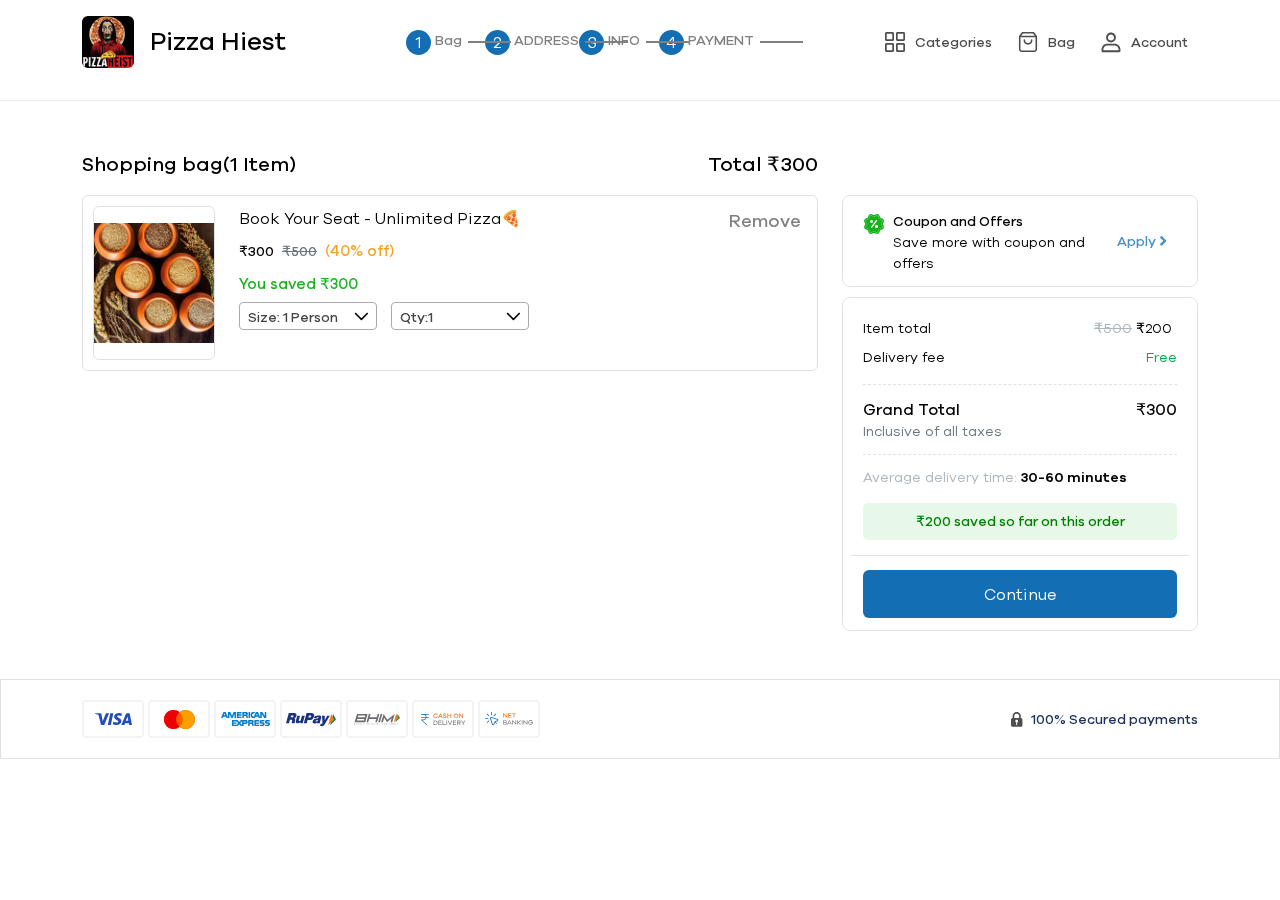
==== cart.html @ 8b90bde3 "commit by pallavi" ====
<!DOCTYPE html>
<html lang="en">
    <head>
        <script type="application/ld+json">
            {
                "@context": "http://schema.org",
                "@type": "Organization",
                "name": "store1",
                "logo": "https://store1.com/assets/favicon.ico",
                "url": "https://store1.com/",
                "sameAs": [
                    "https://www.facebook.com/",
                    "https://twitter.com/",
                    "https://www.linkedin.com/",
                    "https://www.instagram.com/",
                    "https://www.flickr.com/"
                ],
                "contactPoint": {
                    "@type": "ContactPoint",
                    "telephone": "+91-8302598435",
                    "contactType": "Sales",
                    "email": "contact@store1.com",
                    "areaServed": "worldwide",
                    "availableLanguage": "Hindi"
                },
                "address": {
                    "@type": "PostalAddress",
                    "addressCountry": "India",
                    "addressLocality": "Jaipur",
                    "addressRegion": "Rajasthan",
                    "postalCode": "302021",
                    "streetAddress": "1st Floor, Riddhi Siddhi Tower, Nursery Cir, Acharya Vinoba Bhave Nagar, B Block, Vaishali Nagar" 
                }
            }
        </script>
        <!-- Required meta tags -->
        <meta content='IE=edge,chrome=1' http-equiv='X-UA-Compatible' />
        <meta http-equiv="content-type" content="text/html; charset=utf-8" />
        <meta name="viewport" content="width=device-width, initial-scale=1, maximum-scale=1, user-scalable=0, shrink-to-fit=no" />
        <meta name="mobile-web-app-capable" content="yes">
        <meta name="apple-mobile-web-app-capable" content="yes">
        <meta name="theme-color" content="#ffffff" />
        <meta name="msapplication-TileColor" content="#ffffff">

        <meta name="web-author" content="store1" />
        <meta name="googlebot" content="all">
        <meta name="revisit-after" content="3 days">
        <meta name="copyright" content="store1">
        <meta name="language" content="Hindi">
        <meta name="reply-to" content="contact@store1.com">
        <meta name="distribution" content="Global" />
        <meta name="rating" content="General" />

        <!-- Twitter Meta -->
        <meta name="twitter:site" content="@store1">
        <meta name="twitter:creator" content="@store1">
        <meta name="twitter:card" content="summary">

        <!-- Facebook Meta -->
        <meta property="fb:app_id" content="0" />

        <meta property="og:type" content="website">
        <meta property="og:image:type" content="image/jpg">
        <meta property="og:image:width" content="512">
        <meta property="og:image:height" content="512">

        <!--  Title -->
        <title>Cart Page | store4 Website</title>
        <!-- Required meta tags -->
        <meta name="title" content="Home Page | store1 Website" />
        <meta name="description" content="This store1 website" />
        <meta name="keywords" content="educate" />

        <!-- Twitter Meta -->
        <meta name="twitter:title" content="Home Page | store1 Website">
        <meta name="twitter:description" content="This store1 website">
        <meta name="twitter:image" content="./assets/img/logo/favicon.png">

        <!-- Facebook Meta -->
        <meta property="og:url" content="">
        <meta property="og:title" content="Home Page | store1 Website">
        <meta property="og:description" content="This store1 website">
        <meta property="og:image" content="./assets/img/logo/favicon.png">
        <meta property="og:image:secure_url" content="./assets/img/logo/favicon.png">

        <link rel="apple-touch-icon" sizes="180x180" href="./assets/img/logo/favicon.png">
        <link rel="shortcut icon" type="image/png" sizes="32x32" href="./assets/img/logo/favicon.png">
        <link rel="shortcut icon" type="image/png" sizes="16x16" href="./assets/img/logo/favicon.png">

        <meta name="classification" content="educate" />
        <link rel="canonical" href="" />
        <meta name="robots" content="noindex, nofollow, max-snippet:-1, max-image-preview:large, max-video-preview:-1" />
        <meta name="msapplication-TileImage" content="./assets/img/logo/favicon.png">
        <link rel="apple-touch-icon-precomposed" href="./assets/img/logo/favicon.png">
        

        <!-- style -->
        <link rel="stylesheet" href="assets/css/bootstrap.min.css" />
        <link rel="stylesheet" href="assets/libs/node_modules/owl.carousel/dist/assets/owl.carousel.min.css" />
        <link rel="stylesheet" href="assets/css/style.min.css" />
        <link rel="stylesheet" href="assets/libs/node_modules/select2/dist/css/select2.min.css">
        <script src="assets/libs/node_modules/jquery/dist/jquery.min.js"></script>
    </head>
    <body>
        <main class="container-fluid">
            <div class="row mainInner">
                <div class="col-12 px-0 flex-fill" data-page-name="categoriesPage">
                    <!-- * Header -->
                    <navbar class="container-fluid navbar topNavbar py-3 sticky-top bg-white">
                        <div class="container">
                            <div class="row navbarTopRow w-100 align-items-center justify-content-between mx-0 pb-lg-3 d-none d-lg-flex">
                                <div class="col-auto px-0">
                                    <a href="index.html" class="logo">
                                        <img src="./assets/img/store4logo.webp" alt="Logo">
                                        <span>Pizza Hiest</span>
                                    </a>
                                </div>
                                <div class="col-auto d-lg-none">
                                    <div class="menuBtn" data-bs-toggle="offcanvas" data-bs-target="#menuOffcanvas" aria-controls="menuOffcanvas">
                                        <img src="./assets/img/svg/menuIcon.svg" alt="menu icon">
                                    </div>
                                </div>
                                <div class="col-lg-4 pt-3 pt-lg-0 d-flex">
                                    <a href="javascript:;" class="headerMiddleAnchor active">
                                        <span>1</span>
                                        <span>Bag</span>
                                    </a>
                                    <a href="javascript:;" class="headerMiddleAnchor">
                                        <span>2</span>
                                        <span>ADDRESS</span>
                                    </a>
                                    <a href="javascript:;" class="headerMiddleAnchor">
                                        <span>3</span>
                                        <span>INFO</span>
                                    </a>
                                    <a href="javascript:;" class="headerMiddleAnchor">
                                        <span>4</span>
                                        <span>PAYMENT</span>
                                    </a>
                                    <!-- <div class="serachBox position-relative">
                                        <input type="text" class="form-control shadow-none" placeholder="Search for products...">
                                        <img src="./assets/img/svg/search.svg" class="searchIcon" alt="search icon">
                                    </div> -->
                                </div>
                                <div class="col-auto px-0 d-none d-lg-block">
                                    <ul class="m-0 p-0 list-unstyled navBtnBox d-flex align-items-center">
                                        <li class="navBtn me-1">
                                            <a href="javascript:;" class="buttonAnchor">
                                                <img src="./assets/img/svg/categoryIcon.svg" class="defaultImg" alt="">
                                                <img src="./assets/img/svg/categoryIconActive.svg" class="activeImg d-none" alt="">
                                                <span>Categories</span>
                                            </a>
                                        </li>
                                        <li class="navBtn me-1">
                                            <a href="javascript:;" class="buttonAnchor">
                                                <img src="./assets/img/svg/bagIcon.svg" class="defaultImg" alt="">
                                                <img src="./assets/img/svg/bagIconActive.svg" class="activeImg d-none"  alt="">
                                                <span>Bag</span>
                                            </a>
                                        </li>
                                        <li class="navBtn">
                                            <a href="javascript:;" class="buttonAnchor">
                                                <img src="./assets/img/svg/accountIcon.svg" alt="">
                                                <span>Account</span>
                                            </a>
                                        </li>
                                    </ul>
                                </div>
                            </div>
                            <div class="row mx-0 navBarBottomRow w-100 overflow-hidden position-relative d-none d-lg-flex">
                                <!-- <div class="col-12 px-0">
                                    <ul class="m-0 p-0 list-unstyled d-flex align-items-center navLinks">
                                        <li class="navLinkItem"><a class="navLinkAnchor" href="javascript:;">Cold Pressed Oils</a></li>
                                        <li class="navLinkItem"><a class="navLinkAnchor" href="javascript:;">Ghee</a></li>
                                        <li class="navLinkItem"><a class="navLinkAnchor" href="javascript:;">Rices</a></li>
                                        <li class="navLinkItem"><a class="navLinkAnchor" href="javascript:;">Pulses</a></li>
                                        <li class="navLinkItem"><a class="navLinkAnchor" href="javascript:;">Spices</a></li>
                                        <li class="navLinkItem"><a class="navLinkAnchor" href="javascript:;">Organic Honey</a></li>
                                        <li class="navLinkItem"><a class="navLinkAnchor" href="javascript:;">Country Sugar</a></li>
                                        <li class="navLinkItem"><a class="navLinkAnchor" href="javascript:;">Jaggery</a></li>
                                        <li class="navLinkItem"><a class="navLinkAnchor" href="javascript:;">Pink Salt</a></li>
                                        <li class="navLinkItem"><a class="navLinkAnchor" href="javascript:;">Idly Pody</a></li>
                                        <li class="navLinkItem"><a class="navLinkAnchor" href="javascript:;">Millets</a></li>
                                        <li class="navLinkItem"><a class="navLinkAnchor" href="javascript:;">Millets Cookies</a></li>
                                        <li class="navLinkItem"><a class="navLinkAnchor" href="javascript:;">Cold</a></li>
                                        <li class="navLinkItem"><a class="navLinkAnchor" href="javascript:;">Cold</a></li>
                                        <li class="navLinkItem"><a class="navLinkAnchor" href="javascript:;">Cold</a></li>
                                    </ul>
                                </div> -->
                                <div class="menuBtn" data-bs-toggle="offcanvas" data-bs-target="#menuOffcanvas" aria-controls="menuOffcanvas">
                                    <img src="./assets/img/svg/menuIcon.svg" alt="menu icon">
                                </div>
                            </div>
                            <div class="row mx-0 navbarThirdRow w-100 d-lg-none">
                                <div class="col">
                                    <a href="index.html" class="backAnchor">
                                        <img src="./assets/img/svg/rightArrow.svg" alt="rightArrow">
                                        <div class="d-flex align-items-lg-center flex-column flex-lg-row">
                                            <span class="productName">Categories</span>
                                        </div>
                                    </a>
                                </div>
                                <div class="col-auto d-none d-lg-block">
                                    <div class="dropdown sortDropdown">
                                        <a class="dropdown-toggle" href="#" role="button" data-bs-toggle="dropdown" aria-expanded="false">
                                            <span>Sort by</span>
                                            <span id="sortValue">Featured</span>
                                        </a>
                                        <ul class="dropdown-menu dropdown-menu-end p-3 border-0 shadow">
                                            <li class="radioBox mb-3">
                                                <input type="radio" class="radioInput me-2" name="sort" id="sort1" checked>
                                                <label class="formLabel sortLabel" for="sort1">
                                                    Featured
                                                </label>
                                            </li>
                                            <li class="radioBox mb-3">
                                                <input type="radio" class="radioInput me-2" name="sort" id="sort2">
                                                <label class="formLabel sortLabel" for="sort2">
                                                    Discount
                                                </label>
                                            </li>
                                            <li class="radioBox mb-3">
                                                <input type="radio" class="radioInput me-2" name="sort" id="sort3">
                                                <label class="formLabel sortLabel" for="sort3">
                                                    Price low to high
                                                </label>
                                            </li>
                                            <li class="radioBox">
                                                <input type="radio" class="radioInput me-2" name="sort" id="sort4">
                                                <label class="formLabel sortLabel" for="sort4">
                                                    Price high to low
                                                </label>
                                            </li>
                                        </ul>
                                    </div>
                                </div>
                                <div class="col-auto d-lg-none">
                                    <ul class="m-0 p-0 list-unstyled mobMenuLinks d-flex align-items-center">
                                        <li class="mobMenuItem"><a class="mobMenuLink" href="javascript:;"><img src="./assets/img/svg/searchDark.svg" alt="search icon"></a></li>
                                        <li class="mobMenuItem px-3"><a class="mobMenuLink" href="javascript:;"><img src="./assets/img/svg/categoryIcon.svg" alt="category icon"></a></li>
                                        <li class="mobMenuItem"><a class="mobMenuLink" href="javascript:;"><img src="./assets/img/svg/bagIcon.svg" alt="bag icon"></a></li>
                                    </ul>
                                </div>
                            </div>
                        </div>
                    </navbar>
                    <!-- * Header End -->
                    <!-- * Main Content -->
                    <div class="container-fluid cartFluid">
                        <div class="container cartContainer">
                            <div class="row pt-5 pb-3">
                                <div class="col-8 d-flex justify-content-between">
                                    <div class="cartMainHeading">
                                        Shopping bag(1 Item)
                                    </div>
                                    <div class="cartMainHeading">
                                        Total ₹300
                                    </div>
                                </div>
                            </div>
                            <div class="row">
                                <div class="col-8">
                                    <div class="cartLeftPart">
                                        <div class="row">
                                            <div class="col-auto">
                                                <div class="dishImage">
                                                    <img src="assets/img/category11.webp" alt="">
                                                </div>
                                            </div>
                                            <div class="col">
                                                <div class="dishName">Book Your Seat - Unlimited Pizza🍕</div>
                                                <div class="dishPrice">
                                                    <span>₹300</span>
                                                    <span><del>₹500</del></span>
                                                    <span>(40% off)</span>
                                                </div>
                                                <div class="savedMoney">You saved ₹300</div>
                                                <select class="js-example-basic-single select2" name="state">
                                                    <option value="AL">Size: 1 Person</option>
                                                    <option value="WY">Wyoming</option>
                                                </select>
                                                <select class="js-example-basic-single select2 selecttwo" name="state">
                                                    <option value="AL">Qty:1</option>
                                                    <option value="WY">Wyoming</option>
                                                </select>
                                            </div>
                                            <div class="col-auto">
                                                <button class="removeBtn">Remove</button>
                                            </div>
                                        </div>
                                    </div>
                                </div>
                                <div class="col-4">
                                    <div class="row pb-5">
                                        <div class="col-12">
                                            <div class="cartrytPart">
                                                <a href="javascript:;" class="coupanAnchor d-block w-100">
                                                    <div class="couponDetailParent w-100 d-flex justify-content-between">
                                                        <div class="image">
                                                            <img src="assets/img/svg/Frame.svg" alt="">
                                                        </div>
                                                        <div class="couponDetail w-100">
                                                            <span>Coupon and Offers</span>
                                                            <span class="d-block">Save more with coupon and offers</span>
                                                        </div>
                                                        <button class="applayBtn">Apply <img src="assets/img/svg/arrowblue.svg" alt=""></button>
                                                    </div>
                                                </a>
                                                <div class="couponData">
                                                    <div class="row">
                                                        <div class="col-12 d-flex justify-content-between mt-2">
                                                            <div class="totalItem">Item total</div>
                                                            <div class="price"><del>₹500</del> <span>₹200</span></div>
                                                        </div>
                                                        <div class="col-12 d-flex justify-content-between mt-2 pb-3">
                                                            <div class="totalItem">Delivery fee</div>
                                                            <div class="free">Free</div>
                                                        </div>
                                                        <div class="col-12 ">
                                                            <div class="grandTotal d-flex justify-content-between">
                                                                <div class="grandTotalTxt">Grand Total <span>Inclusive of all taxes</span></div>
                                                                <div class="total">₹300</div>
                                                            </div>
                                                        </div>
                                                        <div class="col-12">
                                                            <div class="avarage">Average delivery time: <span>30-60 minutes</span></div>
                                                        </div>
                                                        <div class="col-12">
                                                            <div class="saved">
                                                                <div class="savedTxt"> ₹200 saved so far on this order</div>
                                                            </div>
                                                        </div>
                                                        <div class="col-12 divider">
                                                            <button class="bottomBtn">Continue</button>
                                                        </div>
                                                    </div>
                                                </div>
                                            </div>
                                        </div>
                                    </div>
                                </div>
                            </div>
                        </div>
                    </div>
                    <!-- * Main Content End -->
                    <!-- * Footer -->
                    <footer>
                        <div class="container-fluid footerFluid">
                            <div class="container footerContainer">
                                <div class="footerdata">
                                    <div class="row align-items-center">
                                        <div class="col">
                                            <div class="paymentMethods">
                                                <img src="assets/img/svg/visaimg.svg" alt="">
                                                <img src="assets/img/svg/visa2.svg" alt="">
                                                <img src="assets/img/svg/visa3.svg" alt="">
                                                <img src="assets/img/svg/visa4.svg" alt="">
                                                <img src="assets/img/svg/visa5.svg" alt="">
                                                <img src="assets/img/svg/visa6.svg" alt="">
                                                <img src="assets/img/svg/visa7.svg" alt="">
                                            </div>
                                        </div>
                                        <div class="col-auto">
                                            <div class="security d-flex align-items-center">
                                                <img src="assets/img/svg/lockkk.svg" class="me-2" alt="">
                                                100% Secured payments
                                            </div>
                                        </div>
                                    </div>
                                </div>

                            </div>
                        </div>
                    </footer>
                    <!-- <footer class="container-fluid footer">
                        <div class="container footerInner">
                            <div class="row">
                                <div class="col-12">
                                    <div class="row items">
                                        <div class="col-md-4 item">
                                            <div class="row itemInner">
                                                <div class="col-12 itemImg">
                                                    <img src="assets/img/svg/freeDelivery.svg" alt="">
                                                </div>
                                                <div class="col-12 itemTitle">Free delivery</div>
                                                <div class="col-12 itemContent">Delivery happens within: 2-5 days</div>
                                            </div>
                                        </div>
                                        <div class="col-md-4 item">
                                            <div class="row itemInner">
                                                <div class="col-12 itemImg">
                                                    <img src="assets/img/svg/paymentOptions.svg" alt="">
                                                </div>
                                                <div class="col-12 itemTitle">Payment options</div>
                                                <div class="col-12 itemContent">Cash on delivery and online payment</div>
                                            </div>
                                        </div>
                                        <div class="col-md-4 item">
                                            <div class="row itemInner">
                                                <div class="col-12 itemImg">
                                                    <img src="assets/img/svg/customerSupport.svg" alt="">
                                                </div>
                                                <div class="col-12 itemTitle">Customer support</div>
                                                <div class="col-12 itemContent">support@standardstore.in</div>
                                            </div>
                                        </div>
                                    </div>
                                </div>
                                
                                <div class="col-12 followSocials">
                                    <div class="row">
                                        <div class="col-12 followUsHeading">FOLLOW US</div>
                                        <div class="col-12">
                                            <div class="row socials justify-content-center">
                                                <div class="col-auto social">
                                                    <a href="javascript:;">
                                                        <span>
                                                            <img src="assets/img/svg/facebook.svg" alt="">
                                                        </span>
                                                        <span>Facebook</span>
                                                    </a>
                                                </div>
                                                <div class="col-auto social">
                                                    <a href="javascript:;">
                                                        <span>
                                                            <img src="assets/img/svg/twitter.svg" alt="">
                                                        </span>
                                                        <span>Twitter</span>
                                                    </a>
                                                </div>
                                                <div class="col-auto social">
                                                    <a href="javascript:;">
                                                        <span>
                                                            <img src="assets/img/svg/pinterest.svg" alt="">
                                                        </span>
                                                        <span>Pinterest</span>
                                                    </a>
                                                </div>
                                                <div class="col-auto social">
                                                    <a href="javascript:;">
                                                        <span>
                                                            <img src="assets/img/svg/youtube.svg" alt="">
                                                        </span>
                                                        <span>Youtube</span>
                                                    </a>
                                                </div>
                                                <div class="col-auto social">
                                                    <a href="javascript:;">
                                                        <span>
                                                            <img src="assets/img/svg/instagram.svg" alt="">
                                                        </span>
                                                        <span>Instagram</span>
                                                    </a>
                                                </div>
                                                <div class="col-auto social">
                                                    <a href="javascript:;">
                                                        <span>
                                                            <img src="assets/img/svg/linkedin.svg" alt="">
                                                        </span>
                                                        <span>Linkedin</span>
                                                    </a>
                                                </div>
                                            </div>
                                        </div>
                                    </div>
                                </div>
                            </div>
                        </div>
                    </footer> -->
                    <!-- * Footer End -->

                    <!-- ! bottom fixed Section Fixed -->
                    <div class="container-fluid bg-white fixed-bottom fotterFixed d-lg-none">
                        <div class="row justify-content-center align-items-center innerFooter gx-sm-3 gx-2">
                            <div class="col-auto"><a href="javascript:;" class="d-flex fixedBtn rounded-pill align-items-center gap-sm-2 gap-1"><div class="pageImg1 pageImage d-flex"><img src="assets/img/svg/home.svg" alt="" class="h-100"></div><div class="pageImg2 pageImage d-none"><img src="assets/img/svg/homefill_icon.svg" alt="" class="h-100"></div> Home</a></div>
                            <div class="col-auto"><a href="javascript:;" class="d-flex fixedBtn rounded-pill align-items-center gap-sm-2 gap-1"><div class="pageImg1 pageImage d-flex"><img src="assets/img/svg/bagIcon.svg" alt="" class="h-100"></div><div class="pageImg2 pageImage d-none"><img src="assets/img/svg/bagIcoActive.svg" alt="" class="h-100"></div> Bag</a></div>
                            <div class="col-auto"><a href="javascript:;" class="d-flex fixedBtn rounded-pill align-items-center gap-sm-2 gap-1"><div class="pageImg1 pageImage d-flex"><img src="assets/img/svg/accountIcon.svg" alt="" class="h-100"></div><div class="pageImg2 pageImage d-none"><img src="assets/img/svg/accountActive.svg" alt="" class="h-100"></div> Account</a></div>
                        </div>
                    </div>
                </div>
            </div>
        </main>
        <div class="offcanvas offcanvas-end menuOffcanvas" tabindex="-1" id="menuOffcanvas" aria-labelledby="menuOffcanvasLabel">
            <div class="offcanvas-header p-0">
                <div class="offcanvas-title" id="menuOffcanvasLabel">Menu</div>
                <button type="button" class="btn-close" data-bs-dismiss="offcanvas" aria-label="Close"></button>
            </div>
            <div class="offcanvas-body p-0">
                <ul class="m-0 p-0 list-unstyled menuLinks">
                    <li class="menuLinkItem"><a href="javascript:;" class="linkAnchor">Millet Noodles</a></li>
                    <li class="menuLinkItem"><a href="javascript:;" class="linkAnchor">Millet Vermicelli</a></li>
                    <li class="menuLinkItem"><a href="javascript:;" class="linkAnchor">Millet Pasta</a></li>
                    <li class="menuLinkItem"><a href="javascript:;" class="linkAnchor">Millet Flakes</a></li>
                    <li class="menuLinkItem"><a href="javascript:;" class="linkAnchor">Millet Snacks</a></li>
                    <li class="menuLinkItem"><a href="javascript:;" class="linkAnchor">Healthy Snacks</a></li>
                    <li class="menuLinkItem"><a href="javascript:;" class="linkAnchor">Tea Coffee</a></li>
                    <li class="menuLinkItem"><a href="javascript:;" class="linkAnchor">Health Mix</a></li>
                    <li class="menuLinkItem"><a href="javascript:;" class="linkAnchor">Milk Mix</a></li>
                    <li class="menuLinkItem"><a href="javascript:;" class="linkAnchor">Handmade Soaps</a></li>
                    <li class="menuLinkItem"><a href="javascript:;" class="linkAnchor">Multi Purpose Oils</a></li>
                    <li class="menuLinkItem"><a href="javascript:;" class="linkAnchor">Copper Items</a></li>
                    <li class="menuLinkItem"><a href="javascript:;" class="linkAnchor">Millet Noodles</a></li>
                    <li class="menuLinkItem"><a href="javascript:;" class="linkAnchor">Millet Vermicelli</a></li>
                    <li class="menuLinkItem"><a href="javascript:;" class="linkAnchor">Millet Pasta</a></li>
                    <li class="menuLinkItem"><a href="javascript:;" class="linkAnchor">Millet Flakes</a></li>
                    <li class="menuLinkItem"><a href="javascript:;" class="linkAnchor">Millet Snacks</a></li>
                    <li class="menuLinkItem"><a href="javascript:;" class="linkAnchor">Healthy Snacks</a></li>
                    <li class="menuLinkItem"><a href="javascript:;" class="linkAnchor">Tea Coffee</a></li>
                    <li class="menuLinkItem"><a href="javascript:;" class="linkAnchor">Health Mix</a></li>
                    <li class="menuLinkItem"><a href="javascript:;" class="linkAnchor">Milk Mix</a></li>
                    <li class="menuLinkItem"><a href="javascript:;" class="linkAnchor">Handmade Soaps</a></li>
                    <li class="menuLinkItem"><a href="javascript:;" class="linkAnchor">Multi Purpose Oils</a></li>
                    <li class="menuLinkItem"><a href="javascript:;" class="linkAnchor">Copper Items</a></li>
                </ul>
            </div>
        </div>
        <script src="assets/libs/node_modules/bootstrap/dist/js/bootstrap.bundle.min.js"></script>
        <script src="assets/libs/node_modules/owl.carousel/dist/owl.carousel.min.js"></script>
        <script src="assets/libs/node_modules/select2/dist/js/select2.min.js"></script>
        <script type="module" src="assets/js/main.min.js"></script>
        <script>
            // In your Javascript (external .js resource or <script> tag)
            $(document).ready(function() {
                $('.js-example-basic-single').select2();
            });
        </script>
    </body>
</html>
---- assets/css/style.min.css ----
:root {
  --topbar-height: 70px;
  --startbar-width: 300px;
  --endbar-width: 70px;
}

@font-face {
  font-family: "GalanoGrotesque";
  src: local("Galano Grotesque SemiBold"), local("GalanoGrotesque-SemiBold"), url("../fonts/GalanoGrotesque-SemiBold.woff2") format("woff2"), url("../fonts/GalanoGrotesque-SemiBold.woff") format("woff"), url("../fonts/GalanoGrotesque-SemiBold.ttf") format("truetype");
  font-weight: 600;
  font-style: normal;
  font-display: swap;
}
@font-face {
  font-family: "GalanoGrotesque";
  src: local("Galano Grotesque Medium"), local("GalanoGrotesque-Medium"), url("../fonts/GalanoGrotesque-Medium.woff2") format("woff2"), url("../fonts/GalanoGrotesque-Medium.woff") format("woff"), url("../fonts/GalanoGrotesque-Medium.ttf") format("truetype");
  font-weight: 500;
  font-style: normal;
  font-display: swap;
}
@font-face {
  font-family: "GalanoGrotesque";
  src: local("Galano Grotesque Light"), local("GalanoGrotesque-Light"), url("../fonts/GalanoGrotesque-Light.woff2") format("woff2"), url("../fonts/GalanoGrotesque-Light.woff") format("woff"), url("../fonts/GalanoGrotesque-Light.ttf") format("truetype");
  font-weight: 300;
  font-style: normal;
  font-display: swap;
}
@font-face {
  font-family: "GalanoGrotesqueAlt";
  src: local("Galano Grotesque Alt Bold"), local("GalanoGrotesqueAlt-Bold"), url("../fonts/GalanoGrotesqueAlt-Bold.woff2") format("woff2"), url("../fonts/GalanoGrotesqueAlt-Bold.woff") format("woff"), url("../fonts/GalanoGrotesqueAlt-Bold.ttf") format("truetype");
  font-weight: bold;
  font-style: normal;
  font-display: swap;
}
@font-face {
  font-family: "GalanoGrotesque";
  src: local("Galano Grotesque Thin"), local("GalanoGrotesque-Thin"), url("../fonts/GalanoGrotesque-Thin.woff2") format("woff2"), url("../fonts/GalanoGrotesque-Thin.woff") format("woff"), url("../fonts/GalanoGrotesque-Thin.ttf") format("truetype");
  font-weight: 100;
  font-style: normal;
  font-display: swap;
}
@font-face {
  font-family: "GalanoGrotesqueAlt";
  src: local("Galano Grotesque Alt Black"), local("GalanoGrotesqueAlt-Black"), url("../fonts/GalanoGrotesqueAlt-Black.woff2") format("woff2"), url("../fonts/GalanoGrotesqueAlt-Black.woff") format("woff"), url("../fonts/GalanoGrotesqueAlt-Black.ttf") format("truetype");
  font-weight: 900;
  font-style: normal;
  font-display: swap;
}
@font-face {
  font-family: "GalanoGrotesqueAlt";
  src: local("Galano Grotesque Alt ExtraBold"), local("GalanoGrotesqueAlt-ExtraBold"), url("../fonts/GalanoGrotesqueAlt-ExtraBold.woff2") format("woff2"), url("../fonts/GalanoGrotesqueAlt-ExtraBold.woff") format("woff"), url("../fonts/GalanoGrotesqueAlt-ExtraBold.ttf") format("truetype");
  font-weight: bold;
  font-style: normal;
  font-display: swap;
}
@font-face {
  font-family: "GalanoGrotesqueAltDEMO";
  src: local("Galano Grotesque Alt DEMO Bold"), local("GalanoGrotesqueAltDEMO-Bold"), url("../fonts/GalanoGrotesqueAltDEMO-Bold.woff2") format("woff2"), url("../fonts/GalanoGrotesqueAltDEMO-Bold.woff") format("woff"), url("../fonts/GalanoGrotesqueAltDEMO-Bold.ttf") format("truetype");
  font-weight: bold;
  font-style: normal;
  font-display: swap;
}
@font-face {
  font-family: "GalanoGrotesqueAlt";
  src: local("Galano Grotesque Alt Heavy"), local("GalanoGrotesqueAlt-Heavy"), url("../fonts/GalanoGrotesqueAlt-Heavy.woff2") format("woff2"), url("../fonts/GalanoGrotesqueAlt-Heavy.woff") format("woff"), url("../fonts/GalanoGrotesqueAlt-Heavy.ttf") format("truetype");
  font-weight: 900;
  font-style: normal;
  font-display: swap;
}
@font-face {
  font-family: "GalanoGrotesqueAlt";
  src: local("Galano Grotesque Alt ExtraLight"), local("GalanoGrotesqueAlt-ExtraLight"), url("../fonts/GalanoGrotesqueAlt-ExtraLight.woff2") format("woff2"), url("../fonts/GalanoGrotesqueAlt-ExtraLight.woff") format("woff"), url("../fonts/GalanoGrotesqueAlt-ExtraLight.ttf") format("truetype");
  font-weight: 200;
  font-style: normal;
  font-display: swap;
}
@font-face {
  font-family: "GalanoGrotesque";
  src: local("Galano Grotesque"), local("GalanoGrotesque-Regular"), url("../fonts/GalanoGrotesque-Regular.woff2") format("woff2"), url("../fonts/GalanoGrotesque-Regular.woff") format("woff"), url("../fonts/GalanoGrotesque-Regular.ttf") format("truetype");
  font-weight: normal;
  font-style: normal;
  font-display: swap;
}
@font-face {
  font-family: "GalanoGrotesqueAlt";
  src: local("Galano Grotesque Alt Black Italic"), local("GalanoGrotesqueAlt-BlackItalic"), url("../fonts/GalanoGrotesqueAlt-BlackItalic.woff2") format("woff2"), url("../fonts/GalanoGrotesqueAlt-BlackItalic.woff") format("woff"), url("../fonts/GalanoGrotesqueAlt-BlackItalic.ttf") format("truetype");
  font-weight: 900;
  font-style: italic;
  font-display: swap;
}
@font-face {
  font-family: "GalanoGrotesqueAlt";
  src: local("Galano Grotesque Alt Medium"), local("GalanoGrotesqueAlt-Medium"), url("../fonts/GalanoGrotesqueAlt-Medium.woff2") format("woff2"), url("../fonts/GalanoGrotesqueAlt-Medium.woff") format("woff"), url("../fonts/GalanoGrotesqueAlt-Medium.ttf") format("truetype");
  font-weight: 500;
  font-style: normal;
  font-display: swap;
}
@font-face {
  font-family: "GalanoGrotesque";
  src: local("Galano Grotesque Black"), local("GalanoGrotesque-Black"), url("../fonts/GalanoGrotesque-Black.woff2") format("woff2"), url("../fonts/GalanoGrotesque-Black.woff") format("woff"), url("../fonts/GalanoGrotesque-Black.ttf") format("truetype");
  font-weight: 900;
  font-style: normal;
  font-display: swap;
}
@font-face {
  font-family: "GalanoGrotesque";
  src: local("Galano Grotesque Bold"), local("GalanoGrotesque-Bold"), url("../fonts/GalanoGrotesque-Bold.woff2") format("woff2"), url("../fonts/GalanoGrotesque-Bold.woff") format("woff"), url("../fonts/GalanoGrotesque-Bold.ttf") format("truetype");
  font-weight: bold;
  font-style: normal;
  font-display: swap;
}
@font-face {
  font-family: "GalanoGrotesqueAlt";
  src: local("Galano Grotesque Alt Thin"), local("GalanoGrotesqueAlt-Thin"), url("../fonts/GalanoGrotesqueAlt-Thin.woff2") format("woff2"), url("../fonts/GalanoGrotesqueAlt-Thin.woff") format("woff"), url("../fonts/GalanoGrotesqueAlt-Thin.ttf") format("truetype");
  font-weight: 100;
  font-style: normal;
  font-display: swap;
}
@font-face {
  font-family: "GalanoGrotesqueAlt";
  src: local("Galano Grotesque Alt SemiBold"), local("GalanoGrotesqueAlt-SemiBold"), url("../fonts/GalanoGrotesqueAlt-SemiBold.woff2") format("woff2"), url("../fonts/GalanoGrotesqueAlt-SemiBold.woff") format("woff"), url("../fonts/GalanoGrotesqueAlt-SemiBold.ttf") format("truetype");
  font-weight: 600;
  font-style: normal;
  font-display: swap;
}
@font-face {
  font-family: "GalanoGrotesque";
  src: local("Galano Grotesque ExtraLight"), local("GalanoGrotesque-ExtraLight"), url("../fonts/GalanoGrotesque-ExtraLight.woff2") format("woff2"), url("../fonts/GalanoGrotesque-ExtraLight.woff") format("woff"), url("../fonts/GalanoGrotesque-ExtraLight.ttf") format("truetype");
  font-weight: 200;
  font-style: normal;
  font-display: swap;
}
@font-face {
  font-family: "GalanoGrotesqueAlt";
  src: local("Galano Grotesque Alt"), local("GalanoGrotesqueAlt-Regular"), url("../fonts/GalanoGrotesqueAlt-Regular.woff2") format("woff2"), url("../fonts/GalanoGrotesqueAlt-Regular.woff") format("woff"), url("../fonts/GalanoGrotesqueAlt-Regular.ttf") format("truetype");
  font-weight: normal;
  font-style: normal;
  font-display: swap;
}
@font-face {
  font-family: "GalanoGrotesqueDEMO";
  src: local("Galano Grotesque DEMO Bold"), local("GalanoGrotesqueDEMO-Bold"), url("../fonts/GalanoGrotesqueDEMO-Bold.woff2") format("woff2"), url("../fonts/GalanoGrotesqueDEMO-Bold.woff") format("woff"), url("../fonts/GalanoGrotesqueDEMO-Bold.ttf") format("truetype");
  font-weight: bold;
  font-style: normal;
  font-display: swap;
}
@font-face {
  font-family: "GalanoGrotesqueAlt";
  src: local("Galano Grotesque Alt Light"), local("GalanoGrotesqueAlt-Light"), url("../fonts/GalanoGrotesqueAlt-Light.woff2") format("woff2"), url("../fonts/GalanoGrotesqueAlt-Light.woff") format("woff"), url("../fonts/GalanoGrotesqueAlt-Light.ttf") format("truetype");
  font-weight: 300;
  font-style: normal;
  font-display: swap;
}
@font-face {
  font-family: "GalanoGrotesque";
  src: local("Galano Grotesque ExtraBold"), local("GalanoGrotesque-ExtraBold"), url("../fonts/GalanoGrotesque-ExtraBold.woff2") format("woff2"), url("../fonts/GalanoGrotesque-ExtraBold.woff") format("woff"), url("../fonts/GalanoGrotesque-ExtraBold.ttf") format("truetype");
  font-weight: bold;
  font-style: normal;
  font-display: swap;
}
@font-face {
  font-family: "GalanoGrotesque";
  src: local("Galano Grotesque Heavy"), local("GalanoGrotesque-Heavy"), url("../fonts/GalanoGrotesque-Heavy.woff2") format("woff2"), url("../fonts/GalanoGrotesque-Heavy.woff") format("woff"), url("../fonts/GalanoGrotesque-Heavy.ttf") format("truetype");
  font-weight: 900;
  font-style: normal;
  font-display: swap;
}
[href*=javascript][target=_blank] {
  pointer-events: none;
}

a.active[href],
a.accordion-button:not(.collapsed) {
  pointer-events: none;
}

[data-scrollbar] > canvas {
  z-index: 1000;
}

body {
  position: fixed !important;
  top: 0 !important;
  left: 0 !important;
  width: 100% !important;
  height: 100% !important;
  overflow-x: hidden !important;
  overflow-y: auto !important;
  outline: 0 !important;
  display: block !important;
  user-select: none !important;
}
body input, body textarea, body select {
  user-select: auto;
}
body main {
  width: 100vw !important;
  max-width: none !important;
  height: 100% !important;
  margin: 0 !important;
  position: relative !important;
  overflow: hidden !important;
  padding: 0px !important;
}
body main > .mainInner {
  height: 100% !important;
  border: 0 !important;
  position: relative !important;
  display: flex !important;
  flex-direction: column !important;
  width: 100% !important;
  outline: 0 !important;
  overflow: hidden !important;
  margin: 0px !important;
  flex-wrap: nowrap;
}
body main > .mainInner > [data-page-name] {
  overflow: hidden auto;
}
body .overflow-hidden-auto {
  overflow: hidden auto !important;
}
body .overflow-auto-hidden {
  overflow: auto hidden !important;
}

@media (min-width: 768px) {
  * > * {
    scrollbar-width: thin !important;
    scrollbar-color: #018823 !important;
  }
  * > *::-webkit-scrollbar {
    width: 0.3em;
    height: 0.3em;
  }
  * > *::-webkit-scrollbar-track {
    background: transparent;
    border-radius: 50em;
  }
  * > *::-webkit-scrollbar-thumb {
    background: rgba(173, 181, 189, 0);
    border-radius: 50em;
  }
  * > *::-webkit-scrollbar-thumb:hover {
    background: rgba(206, 212, 218, 0.6);
  }
  * > * > *:hover::-webkit-scrollbar {
    width: 0.3em;
    height: 0.3em;
  }
  * > * > *:hover::-webkit-scrollbar-thumb {
    background: rgba(173, 181, 189, 0.1);
    border-radius: 50em;
  }
  * > * > *:hover::-webkit-scrollbar-thumb:hover {
    background: rgba(206, 212, 218, 0.8);
  }
}
.footer {
  background-color: #000;
  padding-top: 40px;
}
.footer .footerInner .items {
  padding-bottom: 40px;
}
.footer .footerInner .items .item .itemInner .itemImg {
  text-align: center;
  padding-bottom: 5px;
}
.footer .footerInner .items .item .itemInner .itemTitle {
  text-align: center;
  color: #fff;
  font-size: 16px;
  font-weight: 500;
}
.footer .footerInner .items .item .itemInner .itemContent {
  color: #ced4da;
  text-align: center;
  margin-top: 2px;
  font-size: 14px;
  font-weight: 400;
}
.footer .footerInner .followSocials .followUsHeading {
  font-size: 15px;
  font-weight: 400;
  text-transform: uppercase;
  color: #6c757d;
  text-align: center;
  padding-bottom: 10px;
  border-top: 1px solid rgba(255, 255, 255, 0.1803921569);
  padding-top: 28px;
}
.footer .footerInner .followSocials .socials {
  padding-bottom: 30px;
  gap: 10px;
}
.footer .footerInner .followSocials .socials .social a {
  display: flex;
  align-items: center;
  gap: 6px;
}
.footer .footerInner .followSocials .socials .social a span {
  text-align: left;
  font-size: 15px;
  font-weight: 400;
  color: #fff;
  display: inline-flex;
}
.footer .footerInner .followSocials .socials .social a span img {
  width: 20px;
  height: 20px;
}

[data-page-name=landing] .bigSectionDivider {
  height: 8px;
  background-color: #dee2e6;
  border: 0;
  border-top: 1px solid #6c757d;
  margin: 0;
  padding: 0;
}
[data-page-name=landing] .heroSection .heroSectionInner .owl-carousel .owl-stage-outer .owl-stage .owl-item .item {
  aspect-ratio: 600/253;
  background-image: var(--bg);
  background-position: center;
  background-repeat: no-repeat;
  background-size: cover;
  border-radius: 10px;
  border: 2px solid #e9ecef;
}
[data-page-name=landing] .heroSection .heroSectionInner .owl-carousel .owl-nav {
  position: absolute;
  inset: auto 13px 35px auto;
  gap: 10px;
  display: inline-flex;
}
[data-page-name=landing] .heroSection .heroSectionInner .owl-carousel .owl-nav [class*=owl-] {
  background-color: #fff;
  border-radius: 50px;
  display: inline-flex;
  align-items: center;
  justify-content: center;
  width: 40px;
  height: 40px;
}
[data-page-name=landing] .heroSection .heroSectionInner .owl-carousel .owl-nav [class*=owl-] img {
  width: 20px;
  height: 20px;
}
[data-page-name=landing] .heroSection .heroSectionInner .owl-carousel .owl-nav [class*=owl-].owl-prev {
  padding-right: 3px !important;
}
[data-page-name=landing] .heroSection .heroSectionInner .owl-carousel .owl-nav [class*=owl-].owl-next {
  padding-left: 3px !important;
}
[data-page-name=landing] .allCategories {
  padding-top: 25px;
}
[data-page-name=landing] .allCategories .allCategoriesInner .allCategoriesHeading {
  font-size: 20px;
  font-weight: 500;
  color: #000;
}
[data-page-name=landing] .allCategories .allCategoriesInner .viewAllBtn {
  display: flex;
  align-items: center;
  gap: 5px;
}
[data-page-name=landing] .allCategories .allCategoriesInner .viewAllBtn span {
  font-size: 20px;
  font-weight: 500;
  color: #136eb4;
  display: inline-flex;
}
[data-page-name=landing] .allCategories .allCategoriesInner .viewAllBtn span img {
  width: 20px;
  height: 20px;
  background-color: #136eb4;
  border-radius: 50px;
}
[data-page-name=landing] .allCategories .allCategoriesInner .owl-carousel .owl-stage-outer .owl-stage {
  padding-left: 0px !important;
}
[data-page-name=landing] .allCategories .allCategoriesInner .owl-carousel .owl-stage-outer .owl-stage .owl-item .item .itemInner .itemImg img {
  aspect-ratio: 5/5;
  object-fit: cover;
  object-position: center;
  width: 100%;
  border-radius: 8px;
  border: 1px solid #f8f9fa;
}
[data-page-name=landing] .allCategories .allCategoriesInner .owl-carousel .owl-stage-outer .owl-stage .owl-item .item .itemInner .itemTitle {
  font-size: 14px;
  font-weight: 500;
  color: #000;
}
[data-page-name=landing] .allCategories .allCategoriesInner .owl-carousel .owl-nav {
  position: absolute;
  inset: 0px -15px;
  gap: 10px;
  display: flex;
  height: 0px;
  margin: auto;
  justify-content: space-between;
}
[data-page-name=landing] .allCategories .allCategoriesInner .owl-carousel .owl-nav [class*=owl-] {
  background-color: #fff;
  border-radius: 50px;
  display: inline-flex;
  align-items: center;
  justify-content: center;
  width: 30px;
  height: 30px;
  transform: translateY(-115%);
  box-shadow: 0px 0px 5px 0px #ced4da;
}
[data-page-name=landing] .allCategories .allCategoriesInner .owl-carousel .owl-nav [class*=owl-] img {
  width: 15px;
  height: 15px;
}
[data-page-name=landing] .allCategories .allCategoriesInner .owl-carousel .owl-nav [class*=owl-].owl-prev {
  padding-right: 3px !important;
}
[data-page-name=landing] .allCategories .allCategoriesInner .owl-carousel .owl-nav [class*=owl-].owl-next {
  padding-left: 3px !important;
  margin-left: auto;
}
[data-page-name=landing] .allCategories .allCategoriesInner .owl-carousel .owl-nav [class*=owl-].disabled {
  display: none;
}
nav .breadcrumb {
  margin: 0;
  padding-bottom: 16px;
  padding-top: 20px;
}
nav .breadcrumb .breadcrumb-item {
  color: #989898;
  font-size: 14px;
  font-weight: 400;
  line-height: 1.42857;
}
nav .breadcrumb .breadcrumb-item a {
  color: #4d4d4d;
  font-size: 14px;
  font-weight: 400;
  line-height: 1.42857;
}
nav .breadcrumb .breadcrumb-item a:hover {
  text-decoration: underline;
}
[data-page-name=products] .heroSection {
  background-color: white;
  position: relative;
  margin-bottom: 32px;
}
[data-page-name=products] .heroSection .carsoulSidePart {
  max-height: 562px;
  position: sticky;
  top: 136px;
  overflow: hidden;
}
[data-page-name=products] .heroSection .carsoulSidePart .slideLeft {
  padding-right: 16px;
  width: 96px !important;
}
[data-page-name=products] .heroSection .carsoulSidePart .slideLeft .mySwiper {
  height: 100%;
  width: 100% !important;
}
[data-page-name=products] .heroSection .carsoulSidePart .slideLeft .mySwiper .swiper-wrapper {
  width: 80px;
  flex-direction: column;
}
[data-page-name=products] .heroSection .carsoulSidePart .slideLeft .mySwiper .swiper-wrapper .swiper-slide {
  width: 100% !important;
  height: 100px !important;
  border: 1px solid #e6e6e6;
  cursor: pointer;
}
[data-page-name=products] .heroSection .carsoulSidePart .slideLeft .mySwiper .swiper-wrapper .swiper-slide.swiper-slide-thumb-active {
  border: 2px solid #146EB4;
  padding: 2px;
}
[data-page-name=products] .heroSection .carsoulSidePart .slideLeft .mySwiper .swiper-wrapper .swiper-slide img {
  object-fit: contain;
  object-position: center;
}
[data-page-name=products] .heroSection .carsoulSidePart .slideRight {
  width: calc(100% - 96px);
}
[data-page-name=products] .heroSection .carsoulSidePart .slideRight .mySwiper2 {
  height: 100% !important;
  border: 1px solid #e6e6e6;
  position: relative;
}
[data-page-name=products] .heroSection .carsoulSidePart .slideRight .mySwiper2 .sharebtn {
  width: 40px;
  height: 40px;
  border-radius: 50%;
  background-color: #fff;
  position: absolute;
  top: 10px;
  right: 10px;
  cursor: pointer;
  z-index: 1;
  display: flex;
  align-items: center;
  justify-content: center;
  border: 1px solid #e6e6e6;
  box-shadow: 0 2px 4px rgba(26, 24, 30, 0.24);
}
[data-page-name=products] .heroSection .carsoulSidePart .slideRight .mySwiper2 .sharebtn img {
  width: 28px;
  height: 28px;
}
[data-page-name=products] .heroSection .carsoulSidePart .slideRight .mySwiper2 .swiper-wrapper .swiper-slide {
  cursor: zoom-in;
}
[data-page-name=products] .heroSection .carsoulSidePart .slideRight .mySwiper2 .swiper-wrapper .swiper-slide img {
  object-fit: contain;
  object-position: top center;
}
[data-page-name=products] .heroSection .rightSidePart {
  padding: 0px 0px 0px 32px;
}
[data-page-name=products] .heroSection .rightSidePart .productHeading {
  text-transform: capitalize;
  font-size: 20px;
  line-height: 28px;
  font-weight: 400;
  color: #1a181e;
}
[data-page-name=products] .heroSection .rightSidePart .startOuter {
  padding-top: 8px;
}
[data-page-name=products] .heroSection .rightSidePart .startOuter .startMiddal .startInner {
  gap: 4px;
}
[data-page-name=products] .heroSection .rightSidePart .startOuter .startMiddal .startInner .starImgOuter {
  width: 20px;
  height: 20px;
  display: flex;
  align-items: center;
  justify-content: center;
}
[data-page-name=products] .heroSection .rightSidePart .startOuter .startMiddal .startInner .starImgOuter .customImg {
  position: relative;
  width: 100%;
  height: 100%;
}
[data-page-name=products] .heroSection .rightSidePart .startOuter .startMiddal .startInner .starImgOuter .customImg img {
  position: absolute;
}
[data-page-name=products] .heroSection .rightSidePart .startOuter .ratingLink {
  font-size: 14px;
  font-weight: 400;
  line-height: 1.42857;
  color: #1a181e;
  padding-left: 9px;
  text-decoration: underline;
  cursor: pointer;
}
[data-page-name=products] .heroSection .rightSidePart .perPrize {
  font-size: 16px;
  font-weight: 400;
  line-height: 24px;
  color: #4d4d4d;
  padding-top: 12px;
}
[data-page-name=products] .heroSection .rightSidePart .prizingOuter {
  display: flex;
  align-items: center;
  padding-top: 12px;
}
[data-page-name=products] .heroSection .rightSidePart .prizingOuter .discountedPrice {
  margin-right: 8px;
  font-size: 26px;
  font-weight: 500;
  line-height: 32px;
  color: #1a181e;
}
[data-page-name=products] .heroSection .rightSidePart .prizingOuter .originalPrice {
  margin-right: 8px;
  font-size: 20px;
  font-weight: 400;
  line-height: 26px;
  text-decoration: line-through;
  color: #808080;
}
[data-page-name=products] .heroSection .rightSidePart .prizingOuter .discount {
  font-size: 20px;
  font-weight: 500;
  line-height: 28px;
  color: #EE741F;
}
[data-page-name=products] .heroSection .rightSidePart .selectSize {
  font-size: 16px;
  font-weight: 500;
  line-height: 24px;
  color: #1a181e;
  padding-bottom: 12px;
}
[data-page-name=products] .heroSection .rightSidePart .selectValueOuter .selectRadioOuter .form-check-input {
  display: none;
}
[data-page-name=products] .heroSection .rightSidePart .selectValueOuter .selectRadioOuter .form-check-input:checked + .form-check-label {
  color: #146EB4;
  border-color: #146EB4;
  background-color: rgba(20, 110, 180, 0.1);
}
[data-page-name=products] .heroSection .rightSidePart .selectValueOuter .selectRadioOuter .form-check-label {
  cursor: pointer;
  justify-content: center;
  align-items: center;
  margin: 5px;
  padding: 8px 16px;
  font-size: 14px;
  font-weight: 500;
  line-height: 20px;
  display: flex;
  border: 1px solid #e6e6e6;
  border-radius: 4px;
  color: #1a181e;
}
[data-page-name=products] .heroSection .rightSidePart .selectValueOuter .selectRadioOuter .form-check-label:hover {
  color: #146EB4;
  border-color: #146EB4;
  background-color: rgba(20, 110, 180, 0.1);
}
[data-page-name=products] .heroSection .rightSidePart .btnOuter {
  margin-top: 20px;
  gap: 16px;
}
[data-page-name=products] .heroSection .rightSidePart .btnOuter .addBagBtn {
  width: 100%;
  height: 48px;
  border-radius: 6px;
  font-size: 16px;
  line-height: 24px;
  border: 1px solid #146EB4;
  color: #146EB4;
  background-color: #fff;
  padding: 4px 11px;
  min-width: 80px;
  flex: 1;
  display: flex;
  align-items: center;
  justify-content: center;
  max-width: 216px;
  font-weight: 500;
}
[data-page-name=products] .heroSection .rightSidePart .btnOuter .addBagBtn:hover {
  background-color: rgba(20, 110, 180, 0.1);
}
[data-page-name=products] .heroSection .rightSidePart .btnOuter .buyNowBtn {
  height: 48px;
  font-size: 16px;
  line-height: 24px;
  border-radius: 4px;
  padding: 4px 11px;
  min-width: 80px;
  flex: 1;
  display: flex;
  font-weight: 500;
  align-items: center;
  justify-content: center;
  max-width: 216px;
  color: #fff;
  background-color: #146EB4;
}
[data-page-name=products] .heroSection .rightSidePart .btnOuter .buyNowBtn:hover {
  background-color: #177ccb;
}
[data-page-name=products] .heroSection .rightSidePart .serviesImg {
  gap: 24px;
  margin-top: 32px;
  margin-bottom: 32px;
}
[data-page-name=products] .heroSection .rightSidePart .serviesImg .imgOuter {
  height: 33px;
}
[data-page-name=products] .heroSection .rightSidePart .productsDetailsHeading {
  color: #1a181e;
  font-size: 16px;
  font-weight: 500;
  line-height: 24px;
}
[data-page-name=products] .heroSection .rightSidePart .proSubheading {
  font-size: 20px;
  font-weight: 600;
  line-height: 24px;
  margin: 10px 0px;
}
[data-page-name=products] .heroSection .rightSidePart .productPra {
  font-size: 16px;
  font-weight: 400;
  line-height: 24px;
  color: #4d4d4d;
  margin: 10px 0px;
}
[data-page-name=products] .heroSection .rightSidePart .proList ul {
  list-style: none;
  margin: 0;
  margin-top: 10px;
  padding: 0;
}
[data-page-name=products] .heroSection .rightSidePart .proList ul li {
  font-size: 16px;
  font-weight: 400;
  line-height: 24px;
  color: #4d4d4d;
}
[data-page-name=products] .bigSectionDivider {
  height: 8px;
  background-color: #dee2e6;
  border: 0;
  border-top: 1px solid #6c757d;
  margin: 0;
  padding: 0;
}
@media (max-width: 991.98px) {
  [data-page-name=products] .heroSection .carsoulSidePart {
    position: static;
    margin-bottom: 16px;
    height: auto !important;
    max-height: unset !important;
  }
  [data-page-name=products] .heroSection .carsoulSidePart .row {
    height: unset !important;
  }
  [data-page-name=products] .heroSection .carsoulSidePart .slideLeft {
    order: 2;
    width: 100% !important;
    height: auto !important;
    padding: 0 16px !important;
  }
  [data-page-name=products] .heroSection .carsoulSidePart .slideLeft .mySwiper {
    width: 100%;
  }
  [data-page-name=products] .heroSection .carsoulSidePart .slideLeft .mySwiper .swiper-wrapper {
    flex-direction: row;
    width: 100%;
  }
  [data-page-name=products] .heroSection .carsoulSidePart .slideLeft .mySwiper .swiper-wrapper .swiper-slide {
    margin-right: 12px;
    margin-top: 16px;
    width: 80px !important;
    height: 90px;
  }
  [data-page-name=products] .heroSection .rightSidePart {
    padding: 0 16px;
  }
  [data-page-name=products] .heroSection .rightSidePart .productHeading {
    font-size: 16px;
    line-height: 24px;
  }
  [data-page-name=products] .heroSection .rightSidePart .startOuter .startMiddal .startInner .starImgOuter {
    height: 16px;
    width: 16px;
  }
  [data-page-name=products] .heroSection .rightSidePart .startOuter .ratingLink {
    font-size: 12px;
    line-height: 16px;
  }
  [data-page-name=products] .heroSection .rightSidePart .perPrize {
    font-size: 14px;
    font-weight: 400;
    line-height: 20px;
  }
  [data-page-name=products] .heroSection .rightSidePart .prizingOuter .discountedPrice {
    margin-right: 4px;
    font-size: 20px;
    font-weight: 500;
    line-height: 28px;
  }
  [data-page-name=products] .heroSection .rightSidePart .prizingOuter .originalPrice {
    margin-right: 4px;
    font-size: 16px;
    font-weight: 300;
    line-height: 24px;
  }
  [data-page-name=products] .heroSection .rightSidePart .prizingOuter .discount {
    font-size: 16px;
    font-weight: 500;
    line-height: 24px;
  }
  [data-page-name=products] .heroSection .rightSidePart .selectValueOuter {
    margin: 0;
  }
  [data-page-name=products] .heroSection .rightSidePart .btnOuter .addBagBtn {
    max-width: 100%;
  }
  [data-page-name=products] .heroSection .rightSidePart .btnOuter .buyNowBtn {
    max-width: 100%;
  }
  [data-page-name=products] .heroSection .rightSidePart .serviesImg {
    justify-content: space-between;
  }
  [data-page-name=products] .heroSection .rightSidePart .productPra {
    font-size: 14px;
    line-height: 20px;
  }
  [data-page-name=products] .heroSection .rightSidePart .proList ul li {
    font-size: 14px;
    line-height: 20px;
  }
}
@media (max-width: 767.98px) {
  [data-page-name=products] .heroSection .rightSidePart .btnOuter {
    position: fixed;
    bottom: 0;
    width: 100vw;
    background-color: white;
    margin: 0;
    left: 0;
    right: 0;
    padding: 16px;
    z-index: 99;
  }
}
@media (max-width: 575.98px) {
  [data-page-name=products] .heroSection {
    padding: 0;
  }
  [data-page-name=products] .heroSection .container {
    padding: 0;
  }
}

.topNavbar {
  z-index: 1021;
  border-bottom: 1px solid #e9ecef;
}
.topNavbar .navbarTopRow .logo {
  color: #000;
  font-weight: 500;
  display: flex;
  align-items: center;
}
.topNavbar .navbarTopRow .logo img {
  max-width: 160px;
  width: auto;
  object-fit: contain;
  height: 52px;
  border-radius: 6px;
}
.topNavbar .navbarTopRow .logo span {
  font-size: 25px;
  margin-left: 16px;
}
.topNavbar .navbarTopRow .serachBox .form-control {
  width: 100%;
  background: #f2f2f2;
  color: #4d4d4d;
  opacity: 1;
  border: 1px solid rgba(0, 0, 0, 0);
  border-radius: 6px;
  padding: 7px 28px 6px 40px;
  font-size: 16px;
  line-height: 26px;
}
.topNavbar .navbarTopRow .serachBox .searchIcon {
  height: 20px;
  width: 20px;
  position: absolute;
  top: 10px;
  left: 12px;
}
.topNavbar .navbarTopRow .navBtnBox .navBtn .buttonAnchor {
  border-radius: 20px;
  padding: 6px 10px;
  display: flex;
  align-items: center;
}
.topNavbar .navbarTopRow .navBtnBox .navBtn .buttonAnchor span {
  font-size: 14px;
  font-weight: 500;
  line-height: 20px;
  color: #4d4d4d;
  margin-left: 8px;
}
.topNavbar .navbarTopRow .navBtnBox .navBtn .buttonAnchor:hover {
  background-color: #f1f2f4;
}
.topNavbar .navbarTopRow .navBtnBox .navBtn .buttonAnchor.active {
  background-color: #edf6fd;
  pointer-events: auto;
}
.topNavbar .navbarTopRow .navBtnBox .navBtn .buttonAnchor.active span {
  color: #136eb4;
}
.topNavbar .navbarTopRow .navBtnBox .navBtn .buttonAnchor.active img.defaultImg {
  display: none;
}
.topNavbar .navbarTopRow .navBtnBox .navBtn .buttonAnchor.active img.activeImg {
  display: block !important;
}
.topNavbar .navBarBottomRow .navLinks .navLinkItem .navLinkAnchor {
  font-size: 16px;
  line-height: 24px;
  text-decoration: none;
  color: #000;
  padding: 4px 12px;
  border-radius: 20px;
  white-space: nowrap;
  font-weight: 500;
}
.topNavbar .navBarBottomRow .navLinks .navLinkItem .navLinkAnchor:hover {
  background-color: #f1f2f4;
}
.topNavbar .navBarBottomRow .menuBtn {
  position: absolute;
  right: 0;
  width: 50px;
  background: white;
  top: 0;
  display: flex;
  align-items: center;
  justify-content: end;
  cursor: pointer;
}
.topNavbar .navbarThirdRow .backAnchor {
  display: inline-flex;
  align-items: center;
}
.topNavbar .navbarThirdRow .backAnchor img {
  margin-right: 8px;
}
.topNavbar .navbarThirdRow .backAnchor .productName {
  font-size: 18px;
  line-height: 26px;
  font-weight: 500;
  color: #000;
  margin-right: 2px;
  text-overflow: ellipsis;
  word-break: break-word;
  -webkit-line-clamp: 1;
  -webkit-box-orient: vertical;
  display: -webkit-box;
  overflow: hidden;
}
.topNavbar .navbarThirdRow .backAnchor .productQty {
  font-size: 14px;
  font-weight: 400;
  color: #000;
}
.topNavbar .navbarThirdRow .sortDropdown .dropdown-toggle span {
  padding-right: 8px;
  font-size: 14px;
  line-height: 20px;
  font-weight: 500;
  color: #000;
}
.topNavbar .navbarThirdRow .sortDropdown .dropdown-toggle span:last-child {
  color: #136eb4;
  padding-right: 20px;
}
.topNavbar .navbarThirdRow .sortDropdown .dropdown-toggle::after {
  border: 0;
  background-image: url(./../img/svg/downArrow.svg);
  height: 20px;
  width: 20px;
  background-size: 20px;
  top: 50%;
  position: absolute;
  transform: translateY(-50%);
  right: 0;
}
.topNavbar .navbarThirdRow .sortDropdown .dropdown-menu {
  width: 13rem;
}
.topNavbar .navbarThirdRow .sortDropdown .dropdown-menu .radioBox {
  display: flex;
  align-items: center;
}
.topNavbar .navbarThirdRow .sortDropdown .dropdown-menu .radioBox .radioInput {
  height: 18px;
  width: 18px;
}
.topNavbar .navbarThirdRow .sortDropdown .dropdown-menu .radioBox .formLabel {
  font-size: 16px;
  line-height: 24px;
  color: #000;
  font-weight: 500;
  cursor: pointer;
}

.menuOffcanvas {
  padding: 24px 16px 0 16px;
  border: 0 !important;
}
.menuOffcanvas .offcanvas-header {
  padding-bottom: 16px !important;
  border-bottom: 1px solid #e9ecef;
}
.menuOffcanvas .offcanvas-header .offcanvas-title {
  font-size: 18px;
  font-weight: 500;
  line-height: 26px;
  color: #000;
}
.menuOffcanvas .offcanvas-body .menuLinks .menuLinkItem {
  margin-top: 16px;
}
.menuOffcanvas .offcanvas-body .menuLinks .menuLinkItem .linkAnchor {
  font-size: 16px;
  line-height: 24px;
  color: #000;
  font-weight: 500;
}

.productFluidContainer .productContainer .stickySectionHeader {
  top: 123px;
}
.productFluidContainer .productContainer .productMainHeading {
  flex-direction: row;
  justify-content: space-between;
  align-items: center;
  padding: 8px 0;
  font-size: 20px;
  line-height: 32px;
  display: flex;
  font-weight: 500 !important;
  border-bottom: 1px solid rgb(212, 207, 207);
}
.productFluidContainer .productContainer .productCard .productImgBox .productImgCarousel .owl-stage-outer {
  border-radius: 10px;
}
.productFluidContainer .productContainer .productCard .productImgBox .productImgCarousel .owl-stage-outer .cardImg {
  overflow: hidden;
}
.productFluidContainer .productContainer .productCard .productImgBox .productImgCarousel .owl-stage-outer .cardImg img {
  width: 100%;
  height: 100%;
  object-fit: cover;
  transition: 0.3s ease-in-out;
}
.productFluidContainer .productContainer .productCard .productDetailBox .productName {
  font-size: 14px;
  font-weight: 400;
  line-height: 18px;
  text-decoration: none;
  margin: 15px 0 10px 0;
  color: black;
  display: -webkit-box;
  max-width: 400px;
  -webkit-line-clamp: 2;
  -webkit-box-orient: vertical;
  overflow: hidden;
  text-overflow: ellipsis;
}
.productFluidContainer .productContainer .productCard .productDetailBox .productPrice {
  font-size: 16px;
  font-weight: 500;
  line-height: 20px;
  margin-bottom: 12px;
}
.productFluidContainer .productContainer .productCard .productDetailBox .productPrice span:first-child {
  font-size: 14px;
  font-weight: 300;
  line-height: 20px;
  color: #21325b;
  margin-right: 5px;
  margin-left: 5px;
}
.productFluidContainer .productContainer .productCard .productDetailBox .productPrice span:last-child {
  font-size: 14px;
  font-weight: 500;
  line-height: 20px;
  color: #fd7e14;
}
.productFluidContainer .productContainer .productCard .productDetailBox .addmoreBtn {
  border: 1px solid #136eb4;
  border-radius: 5px;
  height: 28px;
  width: 80px;
  color: #136eb4;
  background-color: #fff;
  padding: 4px 11px;
  font-size: 14px;
  font-weight: 500;
  line-height: 18px;
  overflow: hidden;
  display: flex;
  justify-content: center;
  align-items: center;
  transition: 0.3s linear;
  position: relative;
  z-index: 9;
  cursor: pointer;
}
.productFluidContainer .productContainer .productCard .productDetailBox .addmoreBtn:hover {
  background-color: #e3f1fc;
}
.productFluidContainer .productContainer .productCard .productDetailBox .addmoreBtn img {
  margin-left: 5px;
  height: 12px;
  width: 12px;
}
.productFluidContainer .productContainer .productCard:hover .productImgBox .cardImg img {
  transform: scale(1.05);
}

@media (max-width: 991.98px) {
  .topNavbar .navbarThirdRow .backAnchor .productName {
    font-size: 16px;
    line-height: 24px;
  }
  .topNavbar .navbarThirdRow .backAnchor .productQty {
    font-size: 12px;
    line-height: 16px;
  }
  .topNavbar.nav-active {
    position: sticky;
    top: -52px;
    z-index: 1021;
    padding-top: 0 !important;
  }
  .menuOffcanvas {
    width: 100% !important;
  }
  .productFluidContainer .productContainer .stickySectionHeader {
    top: 72px;
  }
}
[data-page-name=categorypage] .categoryContainerFluid .categoryContainer .categoryBreadcrumb .categoryBreadcrumbul .categorybreadcrumbli {
  color: #8c8c8c;
  font-size: 14px;
  font-family: 400;
}
[data-page-name=categorypage] .categoryContainerFluid .categoryContainer .categoryBreadcrumb .categoryBreadcrumbul .categorybreadcrumbli .categorybreadcrumbanchor {
  text-decoration: none;
  color: #4d4d4d !important;
  font-size: 14px;
  font-family: 400;
}
[data-page-name=categorypage] .categoryContainerFluid .categoryContainer .categoryLeftPart {
  width: 254px;
}
[data-page-name=categorypage] .categoryContainerFluid .categoryContainer .categoryLeftPart .categoryFilterbox {
  border: 1px solid #dee2e6;
  border-radius: 5px;
}
[data-page-name=categorypage] .categoryContainerFluid .categoryContainer .categoryLeftPart .categoryFilterbox .filterHeader {
  padding: 20px;
  border-bottom: 1px solid #dee2e6;
}
[data-page-name=categorypage] .categoryContainerFluid .categoryContainer .categoryLeftPart .categoryFilterbox .filterHeader .filtertxt {
  font-size: 16px;
  font-weight: 500;
  line-height: 24px;
  color: #000;
}
[data-page-name=categorypage] .categoryContainerFluid .categoryContainer .categoryLeftPart .categoryFilterbox .filterHeader .delete {
  font-size: 14px;
  font-weight: 400;
  line-height: 20px;
  color: #d10015;
}
[data-page-name=categorypage] .categoryContainerFluid .categoryContainer .categoryLeftPart .categoryFilterbox .filterHeader .delete:hover {
  cursor: pointer;
}
[data-page-name=categorypage] .categoryContainerFluid .categoryContainer .categoryLeftPart .categoryFilterbox .categorySizebox {
  padding: 16px;
  border-bottom: 1px solid #dee2e6;
}
[data-page-name=categorypage] .categoryContainerFluid .categoryContainer .categoryLeftPart .categoryFilterbox .categorySizebox .categorySizeHead {
  font-size: 14px;
  font-weight: 500;
  line-height: 20px;
  color: #000;
  margin-bottom: 10px;
}
[data-page-name=categorypage] .categoryContainerFluid .categoryContainer .categoryLeftPart .categoryFilterbox .categorySizebox .categoryFormCheck {
  font-size: 14px;
  font-weight: 400;
  line-height: 20px;
  color: #000;
  display: flex;
  align-items: center;
  margin-bottom: 10px;
}
[data-page-name=categorypage] .categoryContainerFluid .categoryContainer .categoryLeftPart .categoryFilterbox .categorySizebox .categoryFormCheck:hover {
  cursor: pointer;
}
[data-page-name=categorypage] .categoryContainerFluid .categoryContainer .categoryLeftPart .categoryFilterbox .categorySizebox .categoryFormCheck .formInp {
  width: 20px;
  height: 20px;
}
[data-page-name=categorypage] .categoryContainerFluid .categoryContainer .categoryLeftPart .categoryFilterbox .categorySizebox .categoryFormCheck .formInp:hover {
  cursor: pointer;
}
[data-page-name=categorypage] .categoryContainerFluid .categoryContainer .categoryLeftPart .categoryFilterbox .categorySizebox .categoryFormCheck .formInp:focus {
  box-shadow: none;
  border: 1px solid #adb5bd;
}
[data-page-name=categorypage] .categoryContainerFluid .categoryContainer .categoryLeftPart .categoryFilterbox .categorySizebox .categoryFormCheck .formInp:checked {
  background-color: #136eb4 !important;
}
[data-page-name=categorypage] .categoryContainerFluid .categoryContainer .categoryLeftPart .categoryFilterbox .categorySizebox .categoryFormCheck .formCheck {
  font-size: 14px;
  font-weight: 400;
  line-height: 20px;
  color: #000;
  padding-left: 15px;
}
[data-page-name=categorypage] .categoryContainerFluid .categoryContainer .categoryLeftPart .categoryFilterbox .categorySizebox .categoryFormCheck .formCheck:hover {
  cursor: pointer;
}
[data-page-name=categorypage] .categoryContainerFluid .categoryContainer .categoryLeftPart .categoryFilterbox .categoryPricebox {
  padding: 20px;
  border-bottom: 1px solid #dee2e6;
}
[data-page-name=categorypage] .categoryContainerFluid .categoryContainer .categoryLeftPart .categoryFilterbox .categoryPricebox .categorySizeHead {
  font-size: 14px;
  font-weight: 500;
  line-height: 20px;
  color: #000;
  margin-bottom: 10px;
}
[data-page-name=categorypage] .categoryContainerFluid .categoryContainer .categoryLeftPart .categoryFilterbox .categoryPricebox .categoryFormCheck {
  font-size: 14px;
  font-weight: 400;
  line-height: 20px;
  color: #000;
  display: flex;
  align-items: center;
  margin-bottom: 10px;
}
[data-page-name=categorypage] .categoryContainerFluid .categoryContainer .categoryLeftPart .categoryFilterbox .categoryPricebox .categoryFormCheck:hover {
  cursor: pointer;
}
[data-page-name=categorypage] .categoryContainerFluid .categoryContainer .categoryLeftPart .categoryFilterbox .categoryPricebox .categoryFormCheck .formInp {
  width: 20px;
  height: 20px;
}
[data-page-name=categorypage] .categoryContainerFluid .categoryContainer .categoryLeftPart .categoryFilterbox .categoryPricebox .categoryFormCheck .formInp:hover {
  cursor: pointer;
}
[data-page-name=categorypage] .categoryContainerFluid .categoryContainer .categoryLeftPart .categoryFilterbox .categoryPricebox .categoryFormCheck .formInp:focus {
  box-shadow: none;
  border: 1px solid #adb5bd;
}
[data-page-name=categorypage] .categoryContainerFluid .categoryContainer .categoryLeftPart .categoryFilterbox .categoryPricebox .categoryFormCheck .formInp:checked {
  background-color: #136eb4 !important;
}
[data-page-name=categorypage] .categoryContainerFluid .categoryContainer .categoryLeftPart .categoryFilterbox .categoryPricebox .categoryFormCheck .formCheck {
  font-size: 14px;
  font-weight: 400;
  line-height: 20px;
  color: #000;
  padding-left: 15px;
}
[data-page-name=categorypage] .categoryContainerFluid .categoryContainer .categoryLeftPart .categoryFilterbox .categoryPricebox .categoryFormCheck .formCheck:hover {
  cursor: pointer;
}
[data-page-name=categorypage] .categoryContainerFluid .categoryContainer .categoryRightPart {
  width: calc(100% - 254px);
}
[data-page-name=categorypage] .categoryContainerFluid .categoryContainer .categoryRightPart .productCard .productImgBox .productImgCarousel .owl-stage-outer {
  border-radius: 10px;
}
[data-page-name=categorypage] .categoryContainerFluid .categoryContainer .categoryRightPart .productCard .productImgBox .productImgCarousel .owl-stage-outer .cardImg {
  overflow: hidden;
}
[data-page-name=categorypage] .categoryContainerFluid .categoryContainer .categoryRightPart .productCard .productImgBox .productImgCarousel .owl-stage-outer .cardImg img {
  width: 100%;
  height: 100%;
  object-fit: cover;
  transition: 0.3s ease-in-out;
}
[data-page-name=categorypage] .categoryContainerFluid .categoryContainer .categoryRightPart .productCard .productDetailBox .productName {
  font-size: 14px;
  font-weight: 400;
  line-height: 18px;
  text-decoration: none;
  margin: 15px 0 10px 0;
  color: black;
  display: -webkit-box;
  max-width: 400px;
  -webkit-line-clamp: 2;
  -webkit-box-orient: vertical;
  overflow: hidden;
  text-overflow: ellipsis;
}
[data-page-name=categorypage] .categoryContainerFluid .categoryContainer .categoryRightPart .productCard .productDetailBox .productPrice {
  font-size: 16px;
  font-weight: 500;
  line-height: 20px;
  margin-bottom: 12px;
}
[data-page-name=categorypage] .categoryContainerFluid .categoryContainer .categoryRightPart .productCard .productDetailBox .productPrice span:first-child {
  font-size: 14px;
  font-weight: 300;
  line-height: 20px;
  color: #808080;
  margin-right: 5px;
  margin-left: 5px;
}
[data-page-name=categorypage] .categoryContainerFluid .categoryContainer .categoryRightPart .productCard .productDetailBox .productPrice span:last-child {
  font-size: 14px;
  font-weight: 500;
  line-height: 20px;
  color: #ee741f;
}
[data-page-name=categorypage] .categoryContainerFluid .categoryContainer .categoryRightPart .productCard .productDetailBox .addmoreBtn {
  border: 1px solid #63A2D2;
  border-radius: 5px;
  height: 28px;
  width: 80px;
  color: #63A2D2;
  background-color: white;
  padding: 4px 11px;
  font-size: 14px;
  font-weight: 500;
  line-height: 18px;
  overflow: hidden;
  display: flex;
  justify-content: center;
  align-items: center;
  transition: 0.3s linear;
  position: relative;
  z-index: 9;
}
[data-page-name=categorypage] .categoryContainerFluid .categoryContainer .categoryRightPart .productCard .productDetailBox .addmoreBtn:hover {
  background-color: #d5e2ec;
}
[data-page-name=categorypage] .categoryContainerFluid .categoryContainer .categoryRightPart .productCard .productDetailBox .addmoreBtn img {
  margin-left: 5px;
  height: 12px;
  width: 12px;
}
[data-page-name=categorypage] .categoryContainerFluid .categoryContainer .categoryRightPart .productCard:hover .productImgBox .cardImg img {
  transform: scale(1.1);
}
[data-page-name=categorypage] .categoryFilterBtns {
  height: 46px;
}
[data-page-name=categorypage] .categoryFilterBtns .categoryFiltercontainer {
  border-top: 1px solid;
  border-color: #d9d9d9;
}
[data-page-name=categorypage] .categoryFilterBtns .categoryFiltercontainer .forPadding {
  width: 100%;
  height: 46px;
}
[data-page-name=categorypage] .categoryFilterBtns .categoryFiltercontainer .forPadding .sortBtn {
  background-color: white !important;
  border: none;
  border-right: 1px solid;
  border-color: #d9d9d9;
  width: 100%;
}
[data-page-name=categorypage] .categoryFilterBtns .categoryFiltercontainer .forPadding .sortBtn .btnName {
  margin-left: 6px;
  color: #000;
  font-size: 14px;
  font-weight: 400;
}
[data-page-name=categorypage] .categoryFilterBtns .categoryFiltercontainer .forPadding .filterBtn {
  background-color: white !important;
  border: none;
  width: 100%;
}
[data-page-name=categorypage] .categoryFilterBtns .categoryFiltercontainer .forPadding .filterBtn .btnName {
  margin-left: 6px;
  color: #000;
  font-size: 14px;
  font-weight: 400;
}
[data-page-name=categorypage] .categoryBottomTextBg {
  background-color: #fafafa;
  padding: 32px 0;
  margin-top: 32px;
}
[data-page-name=categorypage] .categoryBottomMainHeading {
  margin: 8px 0 32px;
  font-size: 28px;
  font-weight: 500;
  line-height: 36px;
  color: #000;
}
[data-page-name=categorypage] .text {
  margin-top: 6px;
  margin-bottom: 6px;
  font-size: 16px;
  font-weight: 400;
  line-height: 24px;
  color: #000;
}
.sortBtnOffcanvas {
  width: 100% !important;
}
.sortBtnOffcanvas .offcanvasHeader {
  padding: 24px 16px;
  font-size: 20px;
  font-weight: 500;
  line-height: 28px;
}
.sortBtnOffcanvas .offcanvasHeader .offcanvasTitle {
  font-size: 20px;
  font-weight: 500;
  line-height: 28px;
}
.sortBtnOffcanvas .offcanvasHeader .closeBtn {
  background-color: white !important;
  border: none;
}
.sortBtnOffcanvas .offcanvasBody {
  padding-top: 0 !important;
  border-bottom: 1px solid;
  border-color: #d9d9d9;
}
.sortBtnOffcanvas .offcanvasBody .sortRadioInput {
  height: 20px;
  width: 20px;
  accent-color: #000;
}
.sortBtnOffcanvas .offcanvasFooter {
  padding: 16px;
}
.sortBtnOffcanvas .offcanvasFooter .clearBtn {
  width: 100%;
  height: 48px;
  border-radius: 8px;
  border: 1px solid;
  border-color: rgb(20, 110, 180);
  background-color: white;
  color: rgb(20, 110, 180);
  font-size: 16px;
  font-weight: 500;
}
.sortBtnOffcanvas .offcanvasFooter .applyBtn {
  background-color: rgb(20, 110, 180);
  width: 100%;
  height: 48px;
  border-radius: 8px;
  border: 1px solid;
  border-color: rgb(20, 110, 180);
  color: #fff;
  font-size: 16px;
  font-weight: 500;
}

.filterBtnOffcanvas {
  width: 100%;
}
.filterBtnOffcanvas .offcanvasHeader {
  padding: 16px;
  border-bottom: 1px solid;
  border-color: #e6e6e6;
}
.filterBtnOffcanvas .offcanvasHeader .offcanvasTitle {
  font-size: 16px;
  font-weight: 500;
  line-height: 24px;
  color: #4d4d4d;
}
.filterBtnOffcanvas .offcanvasHeader .closeBtn {
  background-color: white !important;
  border: none;
}
.filterBtnOffcanvas .offcanvasBody {
  padding: 0;
}
.filterBtnOffcanvas .offcanvasBody .categorySizebox {
  padding: 16px;
}
.filterBtnOffcanvas .offcanvasBody .categorySizebox .categorySizeHead {
  font-size: 14px;
  font-weight: 500;
  line-height: 20px;
  color: #000;
  margin-bottom: 10px;
}
.filterBtnOffcanvas .offcanvasBody .categorySizebox .categoryFormCheck {
  font-size: 14px;
  font-weight: 400;
  line-height: 20px;
  color: #000;
  display: flex;
  align-items: center;
  margin-bottom: 10px;
}
.filterBtnOffcanvas .offcanvasBody .categorySizebox .categoryFormCheck:last-child {
  margin-bottom: 0 !important;
}
.filterBtnOffcanvas .offcanvasBody .categorySizebox .categoryFormCheck:hover {
  cursor: pointer;
}
.filterBtnOffcanvas .offcanvasBody .categorySizebox .categoryFormCheck .formInp {
  width: 20px;
  height: 20px;
}
.filterBtnOffcanvas .offcanvasBody .categorySizebox .categoryFormCheck .formInp:hover {
  cursor: pointer;
}
.filterBtnOffcanvas .offcanvasBody .categorySizebox .categoryFormCheck .formInp:focus {
  box-shadow: none;
  border: 1px solid #adb5bd;
}
.filterBtnOffcanvas .offcanvasBody .categorySizebox .categoryFormCheck .formInp:checked {
  background-color: #136eb4 !important;
}
.filterBtnOffcanvas .offcanvasBody .categorySizebox .categoryFormCheck .formCheck {
  font-size: 14px;
  font-weight: 400;
  line-height: 20px;
  color: #000;
  padding-left: 15px;
}
.filterBtnOffcanvas .offcanvasBody .categorySizebox .categoryFormCheck .formCheck:hover {
  cursor: pointer;
}
.filterBtnOffcanvas .offcanvasBody .divider {
  width: 100%;
  height: 1px;
  background-color: #dee2e6;
}
.filterBtnOffcanvas .offcanvasBody .categoryPricebox {
  padding: 16px;
}
.filterBtnOffcanvas .offcanvasBody .categoryPricebox .categorySizeHead {
  font-size: 14px;
  font-weight: 500;
  line-height: 20px;
  color: #000;
  margin-bottom: 10px;
}
.filterBtnOffcanvas .offcanvasBody .categoryPricebox .categoryFormCheck {
  font-size: 14px;
  font-weight: 400;
  line-height: 20px;
  color: #000;
  display: flex;
  align-items: center;
  margin-bottom: 10px;
}
.filterBtnOffcanvas .offcanvasBody .categoryPricebox .categoryFormCheck:hover {
  cursor: pointer;
}
.filterBtnOffcanvas .offcanvasBody .categoryPricebox .categoryFormCheck .formInp {
  width: 20px;
  height: 20px;
}
.filterBtnOffcanvas .offcanvasBody .categoryPricebox .categoryFormCheck .formInp:hover {
  cursor: pointer;
}
.filterBtnOffcanvas .offcanvasBody .categoryPricebox .categoryFormCheck .formInp:focus {
  box-shadow: none;
  border: 1px solid #adb5bd;
}
.filterBtnOffcanvas .offcanvasBody .categoryPricebox .categoryFormCheck .formInp:checked {
  background-color: #136eb4 !important;
}
.filterBtnOffcanvas .offcanvasBody .categoryPricebox .categoryFormCheck .formCheck {
  font-size: 14px;
  font-weight: 400;
  line-height: 20px;
  color: #000;
  padding-left: 15px;
}
.filterBtnOffcanvas .offcanvasBody .categoryPricebox .categoryFormCheck .formCheck:hover {
  cursor: pointer;
}
.filterBtnOffcanvas .offcanvasFooter {
  padding: 16px;
}
.filterBtnOffcanvas .offcanvasFooter .clearBtn {
  width: 100%;
  height: 48px;
  border-radius: 8px;
  border: 1px solid;
  border-color: rgb(20, 110, 180);
  background-color: white;
  color: rgb(20, 110, 180);
  font-size: 16px;
  font-weight: 500;
}
.filterBtnOffcanvas .offcanvasFooter .applyBtn {
  background-color: rgb(20, 110, 180);
  width: 100%;
  height: 48px;
  border-radius: 8px;
  border: 1px solid;
  border-color: rgb(20, 110, 180);
  color: #fff;
  font-size: 16px;
  font-weight: 500;
}

.cartFluid .cartContainer .cartMainHeading {
  font-size: 20px;
  color: #000;
  font-weight: 500;
}
.cartFluid .cartContainer .cartLeftPart {
  border: 1px solid #dee2e6;
  border-radius: 6px;
  padding: 10px;
}
.cartFluid .cartContainer .cartLeftPart .dishImage {
  width: 122px;
  height: 154px;
  border: 1px solid #dee2e6;
  border-radius: 6px;
  overflow: hidden;
}
.cartFluid .cartContainer .cartLeftPart .dishImage img {
  width: 100%;
  height: 100%;
  object-fit: contain;
}
.cartFluid .cartContainer .cartLeftPart .dishName {
  font-size: 16px;
  font-weight: 400;
  color: #000;
  margin-bottom: 10px;
}
.cartFluid .cartContainer .cartLeftPart .dishPrice {
  color: #6c757d;
  font-size: 14px;
  font-weight: 500;
  margin-right: 5px;
  margin-bottom: 10px;
}
.cartFluid .cartContainer .cartLeftPart .dishPrice span:first-child {
  color: #000;
  font-size: 14px;
  font-weight: 500;
  margin-right: 5px;
}
.cartFluid .cartContainer .cartLeftPart .dishPrice span:last-child {
  color: #F5A21F;
  font-size: 15px;
  font-weight: 500;
  margin-left: 5px;
}
.cartFluid .cartContainer .cartLeftPart .savedMoney {
  color: #17B31B;
  font-size: 15px;
  font-weight: 500;
  margin-bottom: 5px;
}
.cartFluid .cartContainer .cartLeftPart .removeBtn {
  background-color: transparent;
  color: #808080;
  border: none;
  font-size: 18px;
  font-weight: 500;
}
.cartFluid .cartContainer .cartLeftPart .select2 {
  width: 30% !important;
  margin-right: 10px;
}
.cartFluid .cartContainer .cartLeftPart .select2 .select2-search .select2-search--dropdown .select2-search__field {
  border: unset !important;
}
.cartFluid .cartContainer .cartLeftPart .select2.select2-container--open .select2-selection__arrow {
  transform: rotate(180deg);
}
.cartFluid .cartContainer .cartLeftPart .select2 .select2-selection__rendered {
  font-size: 14px;
  font-weight: 500;
}
.cartFluid .cartContainer .cartLeftPart .select2 .select2-selection__arrow {
  background-image: url(../img/svg/downArrow.svg);
  background-size: 20px;
  background-position: center;
  filter: brightness(0);
  padding: 0 15px;
  background-repeat: no-repeat;
}
.cartFluid .cartContainer .cartLeftPart .select2 .select2-selection__arrow b {
  display: none;
}
.cartFluid .cartContainer .cartLeftPart .select2 .select2-search {
  display: none;
}
.cartFluid .cartContainer .cartLeftPart .selecttwo {
  width: 20% !important;
}
.cartFluid .cartContainer .cartrytPart .coupanAnchor .couponDetailParent {
  border: 1px solid #dee2e6;
  border-radius: 8px;
  padding: 12px 20px;
}
.cartFluid .cartContainer .cartrytPart .coupanAnchor .couponDetailParent .couponDetail span:first-child {
  font-size: 14px;
  font-weight: 500;
  color: #000;
  margin-left: 8px;
}
.cartFluid .cartContainer .cartrytPart .coupanAnchor .couponDetailParent .couponDetail span:last-child {
  font-size: 14px;
  font-weight: 400;
  color: #000;
  margin-left: 8px;
}
.cartFluid .cartContainer .cartrytPart .coupanAnchor .couponDetailParent .applayBtn {
  font-size: 14px;
  font-weight: 500;
  color: #4A90C5;
  border: none;
  background-color: transparent;
  display: flex;
  align-items: center;
  line-height: 25px;
}
.cartFluid .cartContainer .cartrytPart .coupanAnchor .couponDetailParent .applayBtn img {
  height: 10px;
  width: 15px;
}
.cartFluid .cartContainer .cartrytPart .couponData {
  border-radius: 8px;
  border: 1px solid #dee2e6;
  padding: 12px 20px;
  margin-top: 10px;
}
.cartFluid .cartContainer .cartrytPart .couponData .totalItem {
  font-size: 14px;
  font-weight: 400;
  color: #000;
}
.cartFluid .cartContainer .cartrytPart .couponData .price {
  font-size: 14px;
  font-weight: 400;
  color: #adb5bd;
  margin-right: 5px;
}
.cartFluid .cartContainer .cartrytPart .couponData .price span {
  color: #000;
}
.cartFluid .cartContainer .cartrytPart .couponData .free {
  font-size: 14px;
  font-weight: 400;
  color: #00aa47;
}
.cartFluid .cartContainer .cartrytPart .couponData .grandTotal {
  border-top: 1px dashed #dee2e6;
  border-bottom: 1px dashed #dee2e6;
  padding-top: 12px;
  padding-bottom: 12px;
}
.cartFluid .cartContainer .cartrytPart .couponData .grandTotal .grandTotalTxt {
  font-size: 16px;
  font-weight: 500;
  color: #000;
}
.cartFluid .cartContainer .cartrytPart .couponData .grandTotal .grandTotalTxt span {
  display: block;
  font-size: 14px;
  font-weight: 400;
  color: #6c757d;
}
.cartFluid .cartContainer .cartrytPart .couponData .grandTotal .total {
  font-size: 16px;
  font-weight: 500;
  color: #000;
}
.cartFluid .cartContainer .cartrytPart .couponData .avarage {
  font-size: 14px;
  font-weight: 400;
  color: #adb5bd;
  padding-top: 12px;
}
.cartFluid .cartContainer .cartrytPart .couponData .avarage span {
  font-size: 14px;
  font-weight: 600;
  color: #000;
}
.cartFluid .cartContainer .cartrytPart .couponData .saved {
  background-color: #E7F7E8;
  padding: 8px;
  border-radius: 5px;
  margin: 15px 0 15px 0;
}
.cartFluid .cartContainer .cartrytPart .couponData .saved .savedTxt {
  color: green;
  text-align: center;
  font-size: 14px;
  font-weight: 500;
}
.cartFluid .cartContainer .cartrytPart .couponData .divider {
  border-top: 1px solid #dee2e6;
  padding-top: 14px;
}
.cartFluid .cartContainer .cartrytPart .couponData .divider .bottomBtn {
  background-color: #146EB4;
  padding: 12px 20px;
  border-radius: 6px;
  font-size: 16px;
  line-height: 24px;
  color: white;
  border: none;
  width: 100%;
}
.cartFluid .cartContainer .cartrytPart .couponData .divider .bottomBtn:hover {
  opacity: 0.9;
}

.footerFluid {
  border: 1px solid #dee2e6;
}
.footerFluid .footerContainer .footerdata {
  padding: 20px 0;
}
.footerFluid .footerContainer .footerdata .security {
  font-size: 14px;
  font-weight: 500;
}
.topNavbar .navbarTopRow .headerMiddleAnchor {
  display: flex;
  width: 100%;
}
.topNavbar .navbarTopRow .headerMiddleAnchor span:first-child {
  width: 25px;
  height: 25px;
  border-radius: 50%;
  background-color: #146EB4;
  display: block;
  color: white;
  text-align: center;
  margin-right: 4px;
}
.topNavbar .navbarTopRow .headerMiddleAnchor span:last-child {
  font-size: 14px;
  font-weight: 500;
  position: relative;
  color: #808080;
}
.topNavbar .navbarTopRow .headerMiddleAnchor span:last-child.active {
  color: #146EB4;
}
.topNavbar .navbarTopRow .headerMiddleAnchor span:last-child::after {
  content: "";
  width: 43px;
  height: 2px;
  background-color: #808080;
  display: block;
  position: absolute;
  right: -49px;
  top: 11px;
}

[data-page-name=categoriesPage] .categoriesSection {
  border-top: 1px solid #dee2e6;
}
[data-page-name=categoriesPage] .categoriesSection .innerSection .categorieCard .card-body .itemImg img {
  aspect-ratio: 5/5;
  object-fit: cover;
  object-position: center;
  width: 100%;
  border-radius: 8px;
  border: 1px solid #f8f9fa;
}
[data-page-name=categoriesPage] .categoriesSection .innerSection .categorieCard .card-body .itemTitle {
  color: #000;
  font-size: 16px;
  font-weight: 500;
  line-height: 24px;
}
@media (max-width: 1199.98px) {
  [data-page-name=categoriesPage] .categoriesSection .innerSection .categorieCard .card-body .itemTitle {
    font-size: 14px;
    line-height: 20px;
  }
}
.fotterFixed {
  padding: 12px 16px;
  border-top: 1px solid rgba(0, 0, 0, 0.2);
}
.fotterFixed .innerFooter .fixedBtn {
  font-weight: 500;
  color: #6c757d;
  transition: all 0.3s;
  padding: 6px 16px;
  font-size: 14px;
}
.fotterFixed .innerFooter .fixedBtn .pageImage {
  height: 20px;
}
.fotterFixed .innerFooter .fixedBtn.active {
  color: #136eb4 !important;
  background-color: rgba(19, 110, 180, 0.1);
}
.fotterFixed .innerFooter .fixedBtn.active .pageImg1 {
  display: none !important;
}
.fotterFixed .innerFooter .fixedBtn.active .pageImg2 {
  display: flex !important;
}/*# sourceMappingURL=style.min.css.map */
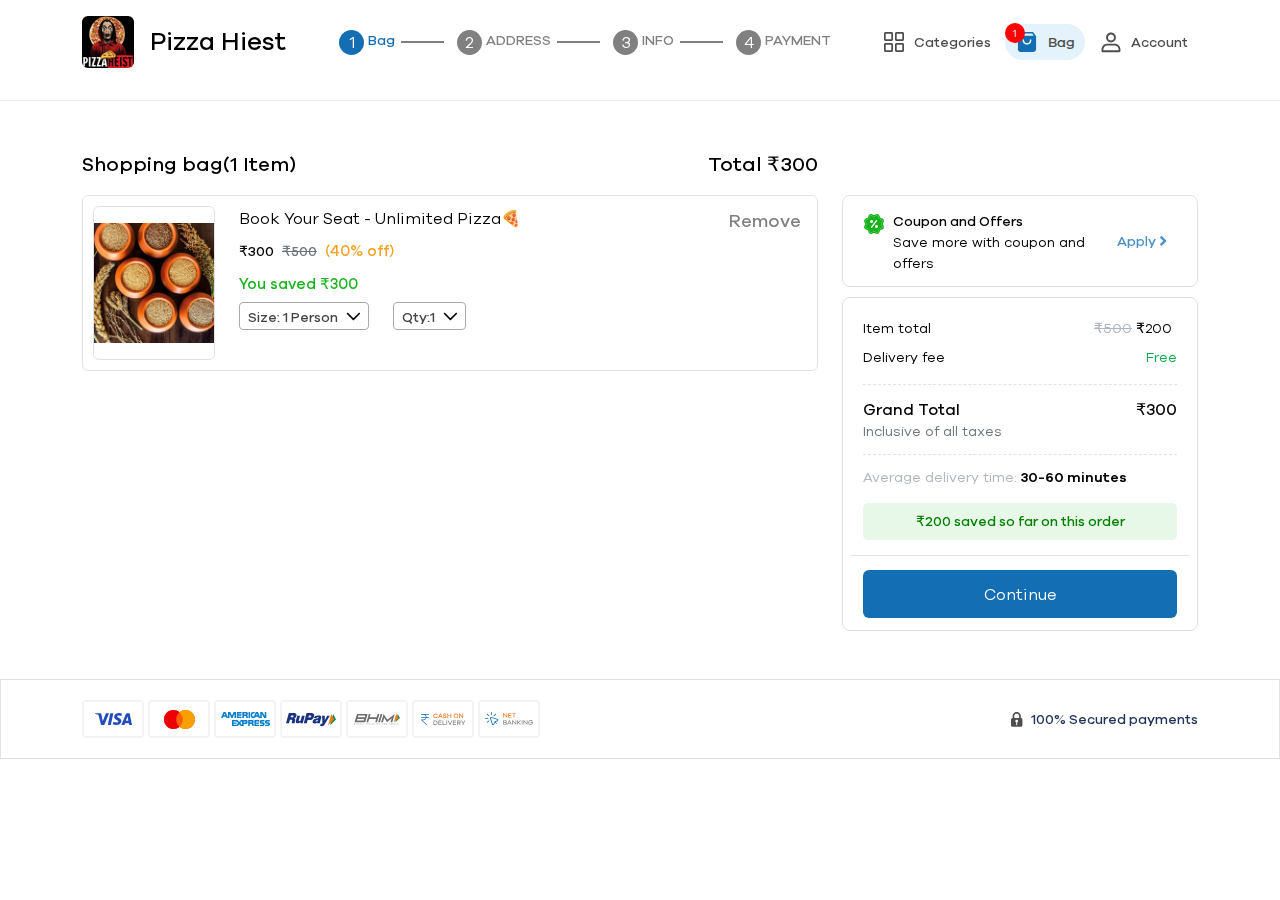
==== commit fb22c2ac: "commit by pallavi" ====
--- a/cart.html
+++ b/cart.html
@@ -120,27 +120,25 @@
                                         <img src="./assets/img/svg/menuIcon.svg" alt="menu icon">
                                     </div>
                                 </div>
-                                <div class="col-lg-4 pt-3 pt-lg-0 d-flex">
-                                    <a href="javascript:;" class="headerMiddleAnchor active">
-                                        <span>1</span>
-                                        <span>Bag</span>
-                                    </a>
-                                    <a href="javascript:;" class="headerMiddleAnchor">
-                                        <span>2</span>
-                                        <span>ADDRESS</span>
-                                    </a>
-                                    <a href="javascript:;" class="headerMiddleAnchor">
-                                        <span>3</span>
-                                        <span>INFO</span>
-                                    </a>
-                                    <a href="javascript:;" class="headerMiddleAnchor">
-                                        <span>4</span>
-                                        <span>PAYMENT</span>
-                                    </a>
-                                    <!-- <div class="serachBox position-relative">
-                                        <input type="text" class="form-control shadow-none" placeholder="Search for products...">
-                                        <img src="./assets/img/svg/search.svg" class="searchIcon" alt="search icon">
-                                    </div> -->
+                                <div class="col-lg col-xxl-5 pt-3 pt-lg-0 d-flex justify-content-center">
+                                    <div class="row">
+                                        <a href="javascript:;" class="col-auto d-flex headerMiddleAnchor active">
+                                            <span>1</span>
+                                            <span>Bag</span>
+                                        </a>
+                                        <a href="javascript:;" class="col-auto d-flex headerMiddleAnchor">
+                                            <span>2</span>
+                                            <span>ADDRESS</span>
+                                        </a>
+                                        <a href="javascript:;" class="col-auto d-flex headerMiddleAnchor">
+                                            <span>3</span>
+                                            <span>INFO</span>
+                                        </a>
+                                        <a href="javascript:;" class="col-auto d-flex headerMiddleAnchor">
+                                            <span>4</span>
+                                            <span>PAYMENT</span>
+                                        </a>
+                                    </div>
                                 </div>
                                 <div class="col-auto px-0 d-none d-lg-block">
                                     <ul class="m-0 p-0 list-unstyled navBtnBox d-flex align-items-center">
@@ -151,10 +149,11 @@
                                                 <span>Categories</span>
                                             </a>
                                         </li>
-                                        <li class="navBtn me-1">
+                                        <li class="navBtn me-1 rounded-pill activePill position-relative">
+                                            <span class="badgeClass">1</span>
                                             <a href="javascript:;" class="buttonAnchor">
-                                                <img src="./assets/img/svg/bagIcon.svg" class="defaultImg" alt="">
-                                                <img src="./assets/img/svg/bagIconActive.svg" class="activeImg d-none"  alt="">
+                                                <img src="./assets/img/svg/bagIcon.svg" class="defaultImg d-none" alt="">
+                                                <img src="./assets/img/svg/bagIcoActive.svg" class="activeImg "  alt="">
                                                 <span>Bag</span>
                                             </a>
                                         </li>
@@ -194,9 +193,9 @@
                             <div class="row mx-0 navbarThirdRow w-100 d-lg-none">
                                 <div class="col">
                                     <a href="index.html" class="backAnchor">
-                                        <img src="./assets/img/svg/rightArrow.svg" alt="rightArrow">
+                                        <!-- <img src="./assets/img/svg/rightArrow.svg" alt="rightArrow"> -->
                                         <div class="d-flex align-items-lg-center flex-column flex-lg-row">
-                                            <span class="productName">Categories</span>
+                                            <span class="productName">Shopping Bag</span>
                                         </div>
                                     </a>
                                 </div>
@@ -235,11 +234,12 @@
                                     </div>
                                 </div>
                                 <div class="col-auto d-lg-none">
-                                    <ul class="m-0 p-0 list-unstyled mobMenuLinks d-flex align-items-center">
+                                    <!-- <ul class="m-0 p-0 list-unstyled mobMenuLinks d-flex align-items-center">
                                         <li class="mobMenuItem"><a class="mobMenuLink" href="javascript:;"><img src="./assets/img/svg/searchDark.svg" alt="search icon"></a></li>
                                         <li class="mobMenuItem px-3"><a class="mobMenuLink" href="javascript:;"><img src="./assets/img/svg/categoryIcon.svg" alt="category icon"></a></li>
                                         <li class="mobMenuItem"><a class="mobMenuLink" href="javascript:;"><img src="./assets/img/svg/bagIcon.svg" alt="bag icon"></a></li>
-                                    </ul>
+                                    </ul> -->
+                                    <div class="step text-black">STEP 1/4</div>
                                 </div>
                             </div>
                         </div>
@@ -248,7 +248,7 @@
                     <!-- * Main Content -->
                     <div class="container-fluid cartFluid">
                         <div class="container cartContainer">
-                            <div class="row pt-5 pb-3">
+                            <div class="row pt-5 pb-3 d-lg-block d-none">
                                 <div class="col-8 d-flex justify-content-between">
                                     <div class="cartMainHeading">
                                         Shopping bag(1 Item)
@@ -258,8 +258,18 @@
                                     </div>
                                 </div>
                             </div>
+                            <div class="row pt-0 pb-3 d-block d-lg-none">
+                                <div class="col-12 d-flex justify-content-between lg-b col-12 bgColour">
+                                    <div class="cartMainHeading3">
+                                        1 ITEM
+                                    </div>
+                                    <div class="cartMainHeading4">
+                                        Total ₹300
+                                    </div>
+                                </div>
+                            </div>
                             <div class="row">
-                                <div class="col-8">
+                                <div class="col-lg-8 col-12">
                                     <div class="cartLeftPart">
                                         <div class="row">
                                             <div class="col-auto">
@@ -268,70 +278,122 @@
                                                 </div>
                                             </div>
                                             <div class="col">
-                                                <div class="dishName">Book Your Seat - Unlimited Pizza🍕</div>
-                                                <div class="dishPrice">
-                                                    <span>₹300</span>
-                                                    <span><del>₹500</del></span>
-                                                    <span>(40% off)</span>
-                                                </div>
-                                                <div class="savedMoney">You saved ₹300</div>
-                                                <select class="js-example-basic-single select2" name="state">
-                                                    <option value="AL">Size: 1 Person</option>
-                                                    <option value="WY">Wyoming</option>
-                                                </select>
-                                                <select class="js-example-basic-single select2 selecttwo" name="state">
-                                                    <option value="AL">Qty:1</option>
-                                                    <option value="WY">Wyoming</option>
-                                                </select>
-                                            </div>
-                                            <div class="col-auto">
+                                                <div class="row">
+                                                    <div class="col-12">
+                                                        <div class="dishName">Book Your Seat - Unlimited Pizza🍕</div>
+                                                    </div>
+                                                    <div class="col-12">
+                                                        <div class="dishPrice">
+                                                            <span>₹300</span>
+                                                            <span><del>₹500</del></span>
+                                                            <span>(40% off)</span>
+                                                        </div>
+                                                    </div>
+                                                    <div class="col-12">
+                                                        <div class="savedMoney">You saved ₹300</div>
+                                                    </div>
+                                                    <div class="col-12">
+                                                        <div class="row">
+                                                            <div class="col-auto mb-2 mb-sm-0">
+                                                                <select class="js-example-basic-single select2" name="state">
+                                                                    <option value="AL">Size: 1 Person</option>
+                                                                    <option value="WY">Wyoming</option>
+                                                                </select>
+                                                            </div>
+                                                            <div class="col-auto">
+                                                                <select class="js-example-basic-single select2 selecttwo" name="state">
+                                                                    <option value="AL">Qty:1</option>
+                                                                    <option value="WY">Wyoming</option>
+                                                                </select>
+                                                            </div>
+                                                        </div>
+                                                    </div>
+                                                </div>
+                                            </div>
+                                            <div class="col-auto d-lg-block d-none">
                                                 <button class="removeBtn">Remove</button>
                                             </div>
-                                        </div>
-                                    </div>
-                                </div>
-                                <div class="col-4">
-                                    <div class="row pb-5">
+                                        <div class="col-12 text-center d-lg-none d-block removeBtn1Border my-3">
+                                            <button class="removeBtn1">Remove</button>
+                                        </div>
+                                        </div>
+                                    </div>
+                                </div>
+                                <div class="col-lg-4 col-12">
+                                    <div class="row pb-lg-5 pb-0">
                                         <div class="col-12">
                                             <div class="cartrytPart">
-                                                <a href="javascript:;" class="coupanAnchor d-block w-100">
-                                                    <div class="couponDetailParent w-100 d-flex justify-content-between">
-                                                        <div class="image">
-                                                            <img src="assets/img/svg/Frame.svg" alt="">
-                                                        </div>
-                                                        <div class="couponDetail w-100">
-                                                            <span>Coupon and Offers</span>
-                                                            <span class="d-block">Save more with coupon and offers</span>
-                                                        </div>
-                                                        <button class="applayBtn">Apply <img src="assets/img/svg/arrowblue.svg" alt=""></button>
+                                                <div class="row">
+                                                    <div class="col-12">
+                                                        <a href="javascript:;" class="coupanAnchor d-block w-100">
+                                                            <div class="couponDetailParent w-100 d-flex justify-content-between">
+                                                                <div class="image">
+                                                                    <img src="assets/img/svg/Frame.svg" alt="">
+                                                                </div>
+                                                                <div class="couponDetail w-100">
+                                                                    <span>Coupon and Offers</span>
+                                                                    <span class="d-block">Save more with coupon and offers</span>
+                                                                </div>
+                                                                <button class="applayBtn">Apply <img src="assets/img/svg/arrowblue.svg" alt=""></button>
+                                                            </div>
+                                                        </a>
                                                     </div>
-                                                </a>
-                                                <div class="couponData">
-                                                    <div class="row">
-                                                        <div class="col-12 d-flex justify-content-between mt-2">
-                                                            <div class="totalItem">Item total</div>
-                                                            <div class="price"><del>₹500</del> <span>₹200</span></div>
-                                                        </div>
-                                                        <div class="col-12 d-flex justify-content-between mt-2 pb-3">
-                                                            <div class="totalItem">Delivery fee</div>
-                                                            <div class="free">Free</div>
-                                                        </div>
-                                                        <div class="col-12 ">
-                                                            <div class="grandTotal d-flex justify-content-between">
-                                                                <div class="grandTotalTxt">Grand Total <span>Inclusive of all taxes</span></div>
-                                                                <div class="total">₹300</div>
+                                                    <div class="col-12">
+                                                        <div class="couponData">
+                                                            <div class="row">
+                                                                <div class="col-12 d-flex justify-content-between mt-2">
+                                                                    <div class="totalItem">Item total</div>
+                                                                    <div class="price"><del>₹500</del> <span>₹200</span></div>
+                                                                </div>
+                                                                <div class="col-12 d-flex justify-content-between mt-2 pb-3">
+                                                                    <div class="totalItem">Delivery fee</div>
+                                                                    <div class="free">Free</div>
+                                                                </div>
+                                                                <div class="col-12 ">
+                                                                    <div class="grandTotal d-flex justify-content-between">
+                                                                        <div class="grandTotalTxt">Grand Total <span>Inclusive of all taxes</span></div>
+                                                                        <div class="total">₹300</div>
+                                                                    </div>
+                                                                </div>
+                                                                <div class="col-12">
+                                                                    <div class="avarage">Average delivery time: <span>30-60 minutes</span></div>
+                                                                </div>
+                                                                <div class="col-12">
+                                                                    <div class="saved">
+                                                                        <div class="savedTxt"> ₹200 saved so far on this order</div>
+                                                                    </div>
+                                                                </div>
+                                                                <div class="col-12 divider d-lg-block d-none">
+                                                                    <button class="bottomBtn">Continue</button>
+                                                                </div>
                                                             </div>
                                                         </div>
                                                         <div class="col-12">
-                                                            <div class="avarage">Average delivery time: <span>30-60 minutes</span></div>
-                                                        </div>
-                                                        <div class="col-12">
-                                                            <div class="saved">
-                                                                <div class="savedTxt"> ₹200 saved so far on this order</div>
+                                                            <div class=" footerFluid d-lg-none d-block">
+                                                                <div class=" footerContainer">
+                                                                    <div class="footerdata">
+                                                                        <div class="row justify-content-center align-items-center">
+                                                                            <div class="col-12">
+                                                                                <div class="paymentMethods d-flex justify-content-center">
+                                                                                    <img src="assets/img/svg/visaimg.svg" alt="">
+                                                                                    <img src="assets/img/svg/visa2.svg" alt="">
+                                                                                    <img src="assets/img/svg/visa3.svg" alt="">
+                                                                                    <img src="assets/img/svg/visa4.svg" alt="">
+                                                                                    <img src="assets/img/svg/visa5.svg" alt="">
+                                                                                    <img src="assets/img/svg/visa6.svg" alt="">
+                                                                                    <img src="assets/img/svg/visa7.svg" alt="">
+                                                                                </div>
+                                                                            </div>
+                                                                            <div class="col-12">
+                                                                                <div class="security d-flex justify-content-center">
+                                                                                    <img src="assets/img/svg/lockkk.svg" class="me-2" alt="">
+                                                                                    100% Secured payments
+                                                                                </div>
+                                                                            </div>
+                                                                        </div>
+                                                                    </div>
+                                                                </div>
                                                             </div>
-                                                        </div>
-                                                        <div class="col-12 divider">
-                                                            <button class="bottomBtn">Continue</button>
                                                         </div>
                                                     </div>
                                                 </div>
@@ -345,7 +407,7 @@
                     <!-- * Main Content End -->
                     <!-- * Footer -->
                     <footer>
-                        <div class="container-fluid footerFluid">
+                        <div class="container-fluid footerFluid d-lg-block d-none">
                             <div class="container footerContainer">
                                 <div class="footerdata">
                                     <div class="row align-items-center">
@@ -471,9 +533,22 @@
 
                     <!-- ! bottom fixed Section Fixed -->
                     <div class="container-fluid bg-white fixed-bottom fotterFixed d-lg-none">
-                        <div class="row justify-content-center align-items-center innerFooter gx-sm-3 gx-2">
+                        <div class="container">
+                            <div class="row BorderFixed">
+                                <div class="col-auto">
+                                    <div class="fixedTxt">
+                                        ₹500
+                                        <a href="javascript:;" class="fixedTxtAnchor">View price details</a>
+                                    </div>
+                                </div>
+                                <div class="col">
+                                    <button class="fixedBtn1">Continue</button>
+                                </div>
+                            </div>
+                        </div>
+                        <div class="row justify-content-center align-items-center innerFooter gx-sm-3 gx-2 border-top">
                             <div class="col-auto"><a href="javascript:;" class="d-flex fixedBtn rounded-pill align-items-center gap-sm-2 gap-1"><div class="pageImg1 pageImage d-flex"><img src="assets/img/svg/home.svg" alt="" class="h-100"></div><div class="pageImg2 pageImage d-none"><img src="assets/img/svg/homefill_icon.svg" alt="" class="h-100"></div> Home</a></div>
-                            <div class="col-auto"><a href="javascript:;" class="d-flex fixedBtn rounded-pill align-items-center gap-sm-2 gap-1"><div class="pageImg1 pageImage d-flex"><img src="assets/img/svg/bagIcon.svg" alt="" class="h-100"></div><div class="pageImg2 pageImage d-none"><img src="assets/img/svg/bagIcoActive.svg" alt="" class="h-100"></div> Bag</a></div>
+                            <div class="col-auto position-relative"><a href="javascript:;" class="d-flex fixedBtn rounded-pill align-items-center gap-sm-2 gap-1"><div class="pageImg1 pageImage d-none"><img src="assets/img/svg/bagIcon.svg" alt="" class="h-100"></div><div class="pageImg2 pageImage d-flex"><img src="assets/img/svg/bagIcoActive.svg" alt="" class="h-100"></div><span class="badgeClass">1</span> Bag</a></div>
                             <div class="col-auto"><a href="javascript:;" class="d-flex fixedBtn rounded-pill align-items-center gap-sm-2 gap-1"><div class="pageImg1 pageImage d-flex"><img src="assets/img/svg/accountIcon.svg" alt="" class="h-100"></div><div class="pageImg2 pageImage d-none"><img src="assets/img/svg/accountActive.svg" alt="" class="h-100"></div> Account</a></div>
                         </div>
                     </div>
@@ -521,7 +596,9 @@
         <script>
             // In your Javascript (external .js resource or <script> tag)
             $(document).ready(function() {
-                $('.js-example-basic-single').select2();
+                $('.js-example-basic-single').select2({
+                    minimumResultsForSearch: -1
+                });
             });
         </script>
     </body>
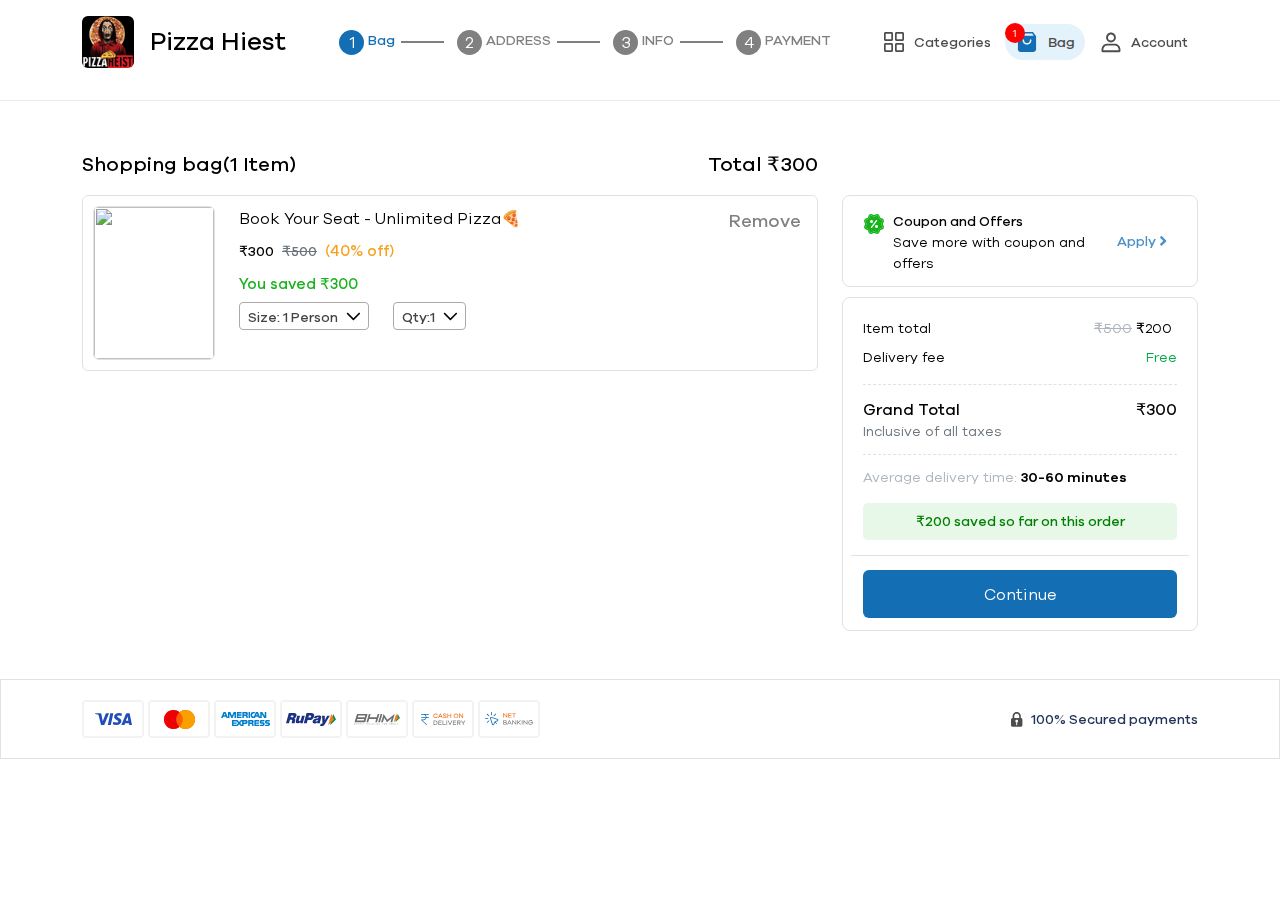
==== commit 11b8d17a: "ui changes" ====
--- a/cart.html
+++ b/cart.html
@@ -65,41 +65,41 @@
         <meta property="og:image:height" content="512">
 
         <!--  Title -->
-        <title>Cart Page | store4 Website</title>
+        <title>Cart Page | store 4</title>
         <!-- Required meta tags -->
-        <meta name="title" content="Home Page | store1 Website" />
+        <meta name="title" content="Cart Page | store 4" />
         <meta name="description" content="This store1 website" />
         <meta name="keywords" content="educate" />
 
         <!-- Twitter Meta -->
-        <meta name="twitter:title" content="Home Page | store1 Website">
+        <meta name="twitter:title" content="Cart Page | store 4">
         <meta name="twitter:description" content="This store1 website">
-        <meta name="twitter:image" content="./assets/img/logo/favicon.png">
+        <meta name="twitter:image" content="./assets/img/logo/logo.webp">
 
         <!-- Facebook Meta -->
         <meta property="og:url" content="">
-        <meta property="og:title" content="Home Page | store1 Website">
+        <meta property="og:title" content="Cart Page | store 4">
         <meta property="og:description" content="This store1 website">
-        <meta property="og:image" content="./assets/img/logo/favicon.png">
-        <meta property="og:image:secure_url" content="./assets/img/logo/favicon.png">
-
-        <link rel="apple-touch-icon" sizes="180x180" href="./assets/img/logo/favicon.png">
-        <link rel="shortcut icon" type="image/png" sizes="32x32" href="./assets/img/logo/favicon.png">
-        <link rel="shortcut icon" type="image/png" sizes="16x16" href="./assets/img/logo/favicon.png">
+        <meta property="og:image" content="./assets/img/logo/logo.webp">
+        <meta property="og:image:secure_url" content="./assets/img/logo/logo.webp">
+
+        <link rel="apple-touch-icon" sizes="180x180" href="./assets/img/logo/logo.webp">
+        <link rel="shortcut icon" type="image/png" sizes="32x32" href="./assets/img/logo/logo.webp">
+        <link rel="shortcut icon" type="image/png" sizes="16x16" href="./assets/img/logo/logo.webp">
 
         <meta name="classification" content="educate" />
         <link rel="canonical" href="" />
         <meta name="robots" content="noindex, nofollow, max-snippet:-1, max-image-preview:large, max-video-preview:-1" />
-        <meta name="msapplication-TileImage" content="./assets/img/logo/favicon.png">
-        <link rel="apple-touch-icon-precomposed" href="./assets/img/logo/favicon.png">
+        <meta name="msapplication-TileImage" content="./assets/img/logo/logo.webp">
+        <link rel="apple-touch-icon-precomposed" href="./assets/img/logo/logo.webp">
         
 
         <!-- style -->
         <link rel="stylesheet" href="assets/css/bootstrap.min.css" />
-        <link rel="stylesheet" href="assets/libs/node_modules/owl.carousel/dist/assets/owl.carousel.min.css" />
+        <link rel="stylesheet" href="assets/libs/owl.carousel/dist/assets/owl.carousel.min.css" />
         <link rel="stylesheet" href="assets/css/style.min.css" />
-        <link rel="stylesheet" href="assets/libs/node_modules/select2/dist/css/select2.min.css">
-        <script src="assets/libs/node_modules/jquery/dist/jquery.min.js"></script>
+        <link rel="stylesheet" href="assets/libs/select2/dist/css/select2.min.css">
+        <script src="assets/libs/jquery/jquery.min.js"></script>
     </head>
     <body>
         <main class="container-fluid">
@@ -167,25 +167,6 @@
                                 </div>
                             </div>
                             <div class="row mx-0 navBarBottomRow w-100 overflow-hidden position-relative d-none d-lg-flex">
-                                <!-- <div class="col-12 px-0">
-                                    <ul class="m-0 p-0 list-unstyled d-flex align-items-center navLinks">
-                                        <li class="navLinkItem"><a class="navLinkAnchor" href="javascript:;">Cold Pressed Oils</a></li>
-                                        <li class="navLinkItem"><a class="navLinkAnchor" href="javascript:;">Ghee</a></li>
-                                        <li class="navLinkItem"><a class="navLinkAnchor" href="javascript:;">Rices</a></li>
-                                        <li class="navLinkItem"><a class="navLinkAnchor" href="javascript:;">Pulses</a></li>
-                                        <li class="navLinkItem"><a class="navLinkAnchor" href="javascript:;">Spices</a></li>
-                                        <li class="navLinkItem"><a class="navLinkAnchor" href="javascript:;">Organic Honey</a></li>
-                                        <li class="navLinkItem"><a class="navLinkAnchor" href="javascript:;">Country Sugar</a></li>
-                                        <li class="navLinkItem"><a class="navLinkAnchor" href="javascript:;">Jaggery</a></li>
-                                        <li class="navLinkItem"><a class="navLinkAnchor" href="javascript:;">Pink Salt</a></li>
-                                        <li class="navLinkItem"><a class="navLinkAnchor" href="javascript:;">Idly Pody</a></li>
-                                        <li class="navLinkItem"><a class="navLinkAnchor" href="javascript:;">Millets</a></li>
-                                        <li class="navLinkItem"><a class="navLinkAnchor" href="javascript:;">Millets Cookies</a></li>
-                                        <li class="navLinkItem"><a class="navLinkAnchor" href="javascript:;">Cold</a></li>
-                                        <li class="navLinkItem"><a class="navLinkAnchor" href="javascript:;">Cold</a></li>
-                                        <li class="navLinkItem"><a class="navLinkAnchor" href="javascript:;">Cold</a></li>
-                                    </ul>
-                                </div> -->
                                 <div class="menuBtn" data-bs-toggle="offcanvas" data-bs-target="#menuOffcanvas" aria-controls="menuOffcanvas">
                                     <img src="./assets/img/svg/menuIcon.svg" alt="menu icon">
                                 </div>
@@ -193,7 +174,6 @@
                             <div class="row mx-0 navbarThirdRow w-100 d-lg-none">
                                 <div class="col">
                                     <a href="index.html" class="backAnchor">
-                                        <!-- <img src="./assets/img/svg/rightArrow.svg" alt="rightArrow"> -->
                                         <div class="d-flex align-items-lg-center flex-column flex-lg-row">
                                             <span class="productName">Shopping Bag</span>
                                         </div>
@@ -234,11 +214,6 @@
                                     </div>
                                 </div>
                                 <div class="col-auto d-lg-none">
-                                    <!-- <ul class="m-0 p-0 list-unstyled mobMenuLinks d-flex align-items-center">
-                                        <li class="mobMenuItem"><a class="mobMenuLink" href="javascript:;"><img src="./assets/img/svg/searchDark.svg" alt="search icon"></a></li>
-                                        <li class="mobMenuItem px-3"><a class="mobMenuLink" href="javascript:;"><img src="./assets/img/svg/categoryIcon.svg" alt="category icon"></a></li>
-                                        <li class="mobMenuItem"><a class="mobMenuLink" href="javascript:;"><img src="./assets/img/svg/bagIcon.svg" alt="bag icon"></a></li>
-                                    </ul> -->
                                     <div class="step text-black">STEP 1/4</div>
                                 </div>
                             </div>
@@ -303,7 +278,7 @@
                                                             <div class="col-auto">
                                                                 <select class="js-example-basic-single select2 selecttwo" name="state">
                                                                     <option value="AL">Qty:1</option>
-                                                                    <option value="WY">Wyoming</option>
+                                                                    <option value="WY">Qty:2</option>
                                                                 </select>
                                                             </div>
                                                         </div>
@@ -434,101 +409,6 @@
                             </div>
                         </div>
                     </footer>
-                    <!-- <footer class="container-fluid footer">
-                        <div class="container footerInner">
-                            <div class="row">
-                                <div class="col-12">
-                                    <div class="row items">
-                                        <div class="col-md-4 item">
-                                            <div class="row itemInner">
-                                                <div class="col-12 itemImg">
-                                                    <img src="assets/img/svg/freeDelivery.svg" alt="">
-                                                </div>
-                                                <div class="col-12 itemTitle">Free delivery</div>
-                                                <div class="col-12 itemContent">Delivery happens within: 2-5 days</div>
-                                            </div>
-                                        </div>
-                                        <div class="col-md-4 item">
-                                            <div class="row itemInner">
-                                                <div class="col-12 itemImg">
-                                                    <img src="assets/img/svg/paymentOptions.svg" alt="">
-                                                </div>
-                                                <div class="col-12 itemTitle">Payment options</div>
-                                                <div class="col-12 itemContent">Cash on delivery and online payment</div>
-                                            </div>
-                                        </div>
-                                        <div class="col-md-4 item">
-                                            <div class="row itemInner">
-                                                <div class="col-12 itemImg">
-                                                    <img src="assets/img/svg/customerSupport.svg" alt="">
-                                                </div>
-                                                <div class="col-12 itemTitle">Customer support</div>
-                                                <div class="col-12 itemContent">support@standardstore.in</div>
-                                            </div>
-                                        </div>
-                                    </div>
-                                </div>
-                                
-                                <div class="col-12 followSocials">
-                                    <div class="row">
-                                        <div class="col-12 followUsHeading">FOLLOW US</div>
-                                        <div class="col-12">
-                                            <div class="row socials justify-content-center">
-                                                <div class="col-auto social">
-                                                    <a href="javascript:;">
-                                                        <span>
-                                                            <img src="assets/img/svg/facebook.svg" alt="">
-                                                        </span>
-                                                        <span>Facebook</span>
-                                                    </a>
-                                                </div>
-                                                <div class="col-auto social">
-                                                    <a href="javascript:;">
-                                                        <span>
-                                                            <img src="assets/img/svg/twitter.svg" alt="">
-                                                        </span>
-                                                        <span>Twitter</span>
-                                                    </a>
-                                                </div>
-                                                <div class="col-auto social">
-                                                    <a href="javascript:;">
-                                                        <span>
-                                                            <img src="assets/img/svg/pinterest.svg" alt="">
-                                                        </span>
-                                                        <span>Pinterest</span>
-                                                    </a>
-                                                </div>
-                                                <div class="col-auto social">
-                                                    <a href="javascript:;">
-                                                        <span>
-                                                            <img src="assets/img/svg/youtube.svg" alt="">
-                                                        </span>
-                                                        <span>Youtube</span>
-                                                    </a>
-                                                </div>
-                                                <div class="col-auto social">
-                                                    <a href="javascript:;">
-                                                        <span>
-                                                            <img src="assets/img/svg/instagram.svg" alt="">
-                                                        </span>
-                                                        <span>Instagram</span>
-                                                    </a>
-                                                </div>
-                                                <div class="col-auto social">
-                                                    <a href="javascript:;">
-                                                        <span>
-                                                            <img src="assets/img/svg/linkedin.svg" alt="">
-                                                        </span>
-                                                        <span>Linkedin</span>
-                                                    </a>
-                                                </div>
-                                            </div>
-                                        </div>
-                                    </div>
-                                </div>
-                            </div>
-                        </div>
-                    </footer> -->
                     <!-- * Footer End -->
 
                     <!-- ! bottom fixed Section Fixed -->
@@ -555,43 +435,9 @@
                 </div>
             </div>
         </main>
-        <div class="offcanvas offcanvas-end menuOffcanvas" tabindex="-1" id="menuOffcanvas" aria-labelledby="menuOffcanvasLabel">
-            <div class="offcanvas-header p-0">
-                <div class="offcanvas-title" id="menuOffcanvasLabel">Menu</div>
-                <button type="button" class="btn-close" data-bs-dismiss="offcanvas" aria-label="Close"></button>
-            </div>
-            <div class="offcanvas-body p-0">
-                <ul class="m-0 p-0 list-unstyled menuLinks">
-                    <li class="menuLinkItem"><a href="javascript:;" class="linkAnchor">Millet Noodles</a></li>
-                    <li class="menuLinkItem"><a href="javascript:;" class="linkAnchor">Millet Vermicelli</a></li>
-                    <li class="menuLinkItem"><a href="javascript:;" class="linkAnchor">Millet Pasta</a></li>
-                    <li class="menuLinkItem"><a href="javascript:;" class="linkAnchor">Millet Flakes</a></li>
-                    <li class="menuLinkItem"><a href="javascript:;" class="linkAnchor">Millet Snacks</a></li>
-                    <li class="menuLinkItem"><a href="javascript:;" class="linkAnchor">Healthy Snacks</a></li>
-                    <li class="menuLinkItem"><a href="javascript:;" class="linkAnchor">Tea Coffee</a></li>
-                    <li class="menuLinkItem"><a href="javascript:;" class="linkAnchor">Health Mix</a></li>
-                    <li class="menuLinkItem"><a href="javascript:;" class="linkAnchor">Milk Mix</a></li>
-                    <li class="menuLinkItem"><a href="javascript:;" class="linkAnchor">Handmade Soaps</a></li>
-                    <li class="menuLinkItem"><a href="javascript:;" class="linkAnchor">Multi Purpose Oils</a></li>
-                    <li class="menuLinkItem"><a href="javascript:;" class="linkAnchor">Copper Items</a></li>
-                    <li class="menuLinkItem"><a href="javascript:;" class="linkAnchor">Millet Noodles</a></li>
-                    <li class="menuLinkItem"><a href="javascript:;" class="linkAnchor">Millet Vermicelli</a></li>
-                    <li class="menuLinkItem"><a href="javascript:;" class="linkAnchor">Millet Pasta</a></li>
-                    <li class="menuLinkItem"><a href="javascript:;" class="linkAnchor">Millet Flakes</a></li>
-                    <li class="menuLinkItem"><a href="javascript:;" class="linkAnchor">Millet Snacks</a></li>
-                    <li class="menuLinkItem"><a href="javascript:;" class="linkAnchor">Healthy Snacks</a></li>
-                    <li class="menuLinkItem"><a href="javascript:;" class="linkAnchor">Tea Coffee</a></li>
-                    <li class="menuLinkItem"><a href="javascript:;" class="linkAnchor">Health Mix</a></li>
-                    <li class="menuLinkItem"><a href="javascript:;" class="linkAnchor">Milk Mix</a></li>
-                    <li class="menuLinkItem"><a href="javascript:;" class="linkAnchor">Handmade Soaps</a></li>
-                    <li class="menuLinkItem"><a href="javascript:;" class="linkAnchor">Multi Purpose Oils</a></li>
-                    <li class="menuLinkItem"><a href="javascript:;" class="linkAnchor">Copper Items</a></li>
-                </ul>
-            </div>
-        </div>
-        <script src="assets/libs/node_modules/bootstrap/dist/js/bootstrap.bundle.min.js"></script>
-        <script src="assets/libs/node_modules/owl.carousel/dist/owl.carousel.min.js"></script>
-        <script src="assets/libs/node_modules/select2/dist/js/select2.min.js"></script>
+        <script src="assets/libs/bootstrap/dist/js/bootstrap.bundle.min.js"></script>
+        <script src="assets/libs/owl.carousel/dist/owl.carousel.min.js"></script>
+        <script src="assets/libs/select2/dist/js/select2.min.js"></script>
         <script type="module" src="assets/js/main.min.js"></script>
         <script>
             // In your Javascript (external .js resource or <script> tag)
--- a/assets/css/style.min.css
+++ b/assets/css/style.min.css
@@ -1,2458 +1 @@
-:root {
-  --topbar-height: 70px;
-  --startbar-width: 300px;
-  --endbar-width: 70px;
-}
-
-@font-face {
-  font-family: "GalanoGrotesque";
-  src: local("Galano Grotesque SemiBold"), local("GalanoGrotesque-SemiBold"), url("../fonts/GalanoGrotesque-SemiBold.woff2") format("woff2"), url("../fonts/GalanoGrotesque-SemiBold.woff") format("woff"), url("../fonts/GalanoGrotesque-SemiBold.ttf") format("truetype");
-  font-weight: 600;
-  font-style: normal;
-  font-display: swap;
-}
-@font-face {
-  font-family: "GalanoGrotesque";
-  src: local("Galano Grotesque Medium"), local("GalanoGrotesque-Medium"), url("../fonts/GalanoGrotesque-Medium.woff2") format("woff2"), url("../fonts/GalanoGrotesque-Medium.woff") format("woff"), url("../fonts/GalanoGrotesque-Medium.ttf") format("truetype");
-  font-weight: 500;
-  font-style: normal;
-  font-display: swap;
-}
-@font-face {
-  font-family: "GalanoGrotesque";
-  src: local("Galano Grotesque Light"), local("GalanoGrotesque-Light"), url("../fonts/GalanoGrotesque-Light.woff2") format("woff2"), url("../fonts/GalanoGrotesque-Light.woff") format("woff"), url("../fonts/GalanoGrotesque-Light.ttf") format("truetype");
-  font-weight: 300;
-  font-style: normal;
-  font-display: swap;
-}
-@font-face {
-  font-family: "GalanoGrotesqueAlt";
-  src: local("Galano Grotesque Alt Bold"), local("GalanoGrotesqueAlt-Bold"), url("../fonts/GalanoGrotesqueAlt-Bold.woff2") format("woff2"), url("../fonts/GalanoGrotesqueAlt-Bold.woff") format("woff"), url("../fonts/GalanoGrotesqueAlt-Bold.ttf") format("truetype");
-  font-weight: bold;
-  font-style: normal;
-  font-display: swap;
-}
-@font-face {
-  font-family: "GalanoGrotesque";
-  src: local("Galano Grotesque Thin"), local("GalanoGrotesque-Thin"), url("../fonts/GalanoGrotesque-Thin.woff2") format("woff2"), url("../fonts/GalanoGrotesque-Thin.woff") format("woff"), url("../fonts/GalanoGrotesque-Thin.ttf") format("truetype");
-  font-weight: 100;
-  font-style: normal;
-  font-display: swap;
-}
-@font-face {
-  font-family: "GalanoGrotesqueAlt";
-  src: local("Galano Grotesque Alt Black"), local("GalanoGrotesqueAlt-Black"), url("../fonts/GalanoGrotesqueAlt-Black.woff2") format("woff2"), url("../fonts/GalanoGrotesqueAlt-Black.woff") format("woff"), url("../fonts/GalanoGrotesqueAlt-Black.ttf") format("truetype");
-  font-weight: 900;
-  font-style: normal;
-  font-display: swap;
-}
-@font-face {
-  font-family: "GalanoGrotesqueAlt";
-  src: local("Galano Grotesque Alt ExtraBold"), local("GalanoGrotesqueAlt-ExtraBold"), url("../fonts/GalanoGrotesqueAlt-ExtraBold.woff2") format("woff2"), url("../fonts/GalanoGrotesqueAlt-ExtraBold.woff") format("woff"), url("../fonts/GalanoGrotesqueAlt-ExtraBold.ttf") format("truetype");
-  font-weight: bold;
-  font-style: normal;
-  font-display: swap;
-}
-@font-face {
-  font-family: "GalanoGrotesqueAltDEMO";
-  src: local("Galano Grotesque Alt DEMO Bold"), local("GalanoGrotesqueAltDEMO-Bold"), url("../fonts/GalanoGrotesqueAltDEMO-Bold.woff2") format("woff2"), url("../fonts/GalanoGrotesqueAltDEMO-Bold.woff") format("woff"), url("../fonts/GalanoGrotesqueAltDEMO-Bold.ttf") format("truetype");
-  font-weight: bold;
-  font-style: normal;
-  font-display: swap;
-}
-@font-face {
-  font-family: "GalanoGrotesqueAlt";
-  src: local("Galano Grotesque Alt Heavy"), local("GalanoGrotesqueAlt-Heavy"), url("../fonts/GalanoGrotesqueAlt-Heavy.woff2") format("woff2"), url("../fonts/GalanoGrotesqueAlt-Heavy.woff") format("woff"), url("../fonts/GalanoGrotesqueAlt-Heavy.ttf") format("truetype");
-  font-weight: 900;
-  font-style: normal;
-  font-display: swap;
-}
-@font-face {
-  font-family: "GalanoGrotesqueAlt";
-  src: local("Galano Grotesque Alt ExtraLight"), local("GalanoGrotesqueAlt-ExtraLight"), url("../fonts/GalanoGrotesqueAlt-ExtraLight.woff2") format("woff2"), url("../fonts/GalanoGrotesqueAlt-ExtraLight.woff") format("woff"), url("../fonts/GalanoGrotesqueAlt-ExtraLight.ttf") format("truetype");
-  font-weight: 200;
-  font-style: normal;
-  font-display: swap;
-}
-@font-face {
-  font-family: "GalanoGrotesque";
-  src: local("Galano Grotesque"), local("GalanoGrotesque-Regular"), url("../fonts/GalanoGrotesque-Regular.woff2") format("woff2"), url("../fonts/GalanoGrotesque-Regular.woff") format("woff"), url("../fonts/GalanoGrotesque-Regular.ttf") format("truetype");
-  font-weight: normal;
-  font-style: normal;
-  font-display: swap;
-}
-@font-face {
-  font-family: "GalanoGrotesqueAlt";
-  src: local("Galano Grotesque Alt Black Italic"), local("GalanoGrotesqueAlt-BlackItalic"), url("../fonts/GalanoGrotesqueAlt-BlackItalic.woff2") format("woff2"), url("../fonts/GalanoGrotesqueAlt-BlackItalic.woff") format("woff"), url("../fonts/GalanoGrotesqueAlt-BlackItalic.ttf") format("truetype");
-  font-weight: 900;
-  font-style: italic;
-  font-display: swap;
-}
-@font-face {
-  font-family: "GalanoGrotesqueAlt";
-  src: local("Galano Grotesque Alt Medium"), local("GalanoGrotesqueAlt-Medium"), url("../fonts/GalanoGrotesqueAlt-Medium.woff2") format("woff2"), url("../fonts/GalanoGrotesqueAlt-Medium.woff") format("woff"), url("../fonts/GalanoGrotesqueAlt-Medium.ttf") format("truetype");
-  font-weight: 500;
-  font-style: normal;
-  font-display: swap;
-}
-@font-face {
-  font-family: "GalanoGrotesque";
-  src: local("Galano Grotesque Black"), local("GalanoGrotesque-Black"), url("../fonts/GalanoGrotesque-Black.woff2") format("woff2"), url("../fonts/GalanoGrotesque-Black.woff") format("woff"), url("../fonts/GalanoGrotesque-Black.ttf") format("truetype");
-  font-weight: 900;
-  font-style: normal;
-  font-display: swap;
-}
-@font-face {
-  font-family: "GalanoGrotesque";
-  src: local("Galano Grotesque Bold"), local("GalanoGrotesque-Bold"), url("../fonts/GalanoGrotesque-Bold.woff2") format("woff2"), url("../fonts/GalanoGrotesque-Bold.woff") format("woff"), url("../fonts/GalanoGrotesque-Bold.ttf") format("truetype");
-  font-weight: bold;
-  font-style: normal;
-  font-display: swap;
-}
-@font-face {
-  font-family: "GalanoGrotesqueAlt";
-  src: local("Galano Grotesque Alt Thin"), local("GalanoGrotesqueAlt-Thin"), url("../fonts/GalanoGrotesqueAlt-Thin.woff2") format("woff2"), url("../fonts/GalanoGrotesqueAlt-Thin.woff") format("woff"), url("../fonts/GalanoGrotesqueAlt-Thin.ttf") format("truetype");
-  font-weight: 100;
-  font-style: normal;
-  font-display: swap;
-}
-@font-face {
-  font-family: "GalanoGrotesqueAlt";
-  src: local("Galano Grotesque Alt SemiBold"), local("GalanoGrotesqueAlt-SemiBold"), url("../fonts/GalanoGrotesqueAlt-SemiBold.woff2") format("woff2"), url("../fonts/GalanoGrotesqueAlt-SemiBold.woff") format("woff"), url("../fonts/GalanoGrotesqueAlt-SemiBold.ttf") format("truetype");
-  font-weight: 600;
-  font-style: normal;
-  font-display: swap;
-}
-@font-face {
-  font-family: "GalanoGrotesque";
-  src: local("Galano Grotesque ExtraLight"), local("GalanoGrotesque-ExtraLight"), url("../fonts/GalanoGrotesque-ExtraLight.woff2") format("woff2"), url("../fonts/GalanoGrotesque-ExtraLight.woff") format("woff"), url("../fonts/GalanoGrotesque-ExtraLight.ttf") format("truetype");
-  font-weight: 200;
-  font-style: normal;
-  font-display: swap;
-}
-@font-face {
-  font-family: "GalanoGrotesqueAlt";
-  src: local("Galano Grotesque Alt"), local("GalanoGrotesqueAlt-Regular"), url("../fonts/GalanoGrotesqueAlt-Regular.woff2") format("woff2"), url("../fonts/GalanoGrotesqueAlt-Regular.woff") format("woff"), url("../fonts/GalanoGrotesqueAlt-Regular.ttf") format("truetype");
-  font-weight: normal;
-  font-style: normal;
-  font-display: swap;
-}
-@font-face {
-  font-family: "GalanoGrotesqueDEMO";
-  src: local("Galano Grotesque DEMO Bold"), local("GalanoGrotesqueDEMO-Bold"), url("../fonts/GalanoGrotesqueDEMO-Bold.woff2") format("woff2"), url("../fonts/GalanoGrotesqueDEMO-Bold.woff") format("woff"), url("../fonts/GalanoGrotesqueDEMO-Bold.ttf") format("truetype");
-  font-weight: bold;
-  font-style: normal;
-  font-display: swap;
-}
-@font-face {
-  font-family: "GalanoGrotesqueAlt";
-  src: local("Galano Grotesque Alt Light"), local("GalanoGrotesqueAlt-Light"), url("../fonts/GalanoGrotesqueAlt-Light.woff2") format("woff2"), url("../fonts/GalanoGrotesqueAlt-Light.woff") format("woff"), url("../fonts/GalanoGrotesqueAlt-Light.ttf") format("truetype");
-  font-weight: 300;
-  font-style: normal;
-  font-display: swap;
-}
-@font-face {
-  font-family: "GalanoGrotesque";
-  src: local("Galano Grotesque ExtraBold"), local("GalanoGrotesque-ExtraBold"), url("../fonts/GalanoGrotesque-ExtraBold.woff2") format("woff2"), url("../fonts/GalanoGrotesque-ExtraBold.woff") format("woff"), url("../fonts/GalanoGrotesque-ExtraBold.ttf") format("truetype");
-  font-weight: bold;
-  font-style: normal;
-  font-display: swap;
-}
-@font-face {
-  font-family: "GalanoGrotesque";
-  src: local("Galano Grotesque Heavy"), local("GalanoGrotesque-Heavy"), url("../fonts/GalanoGrotesque-Heavy.woff2") format("woff2"), url("../fonts/GalanoGrotesque-Heavy.woff") format("woff"), url("../fonts/GalanoGrotesque-Heavy.ttf") format("truetype");
-  font-weight: 900;
-  font-style: normal;
-  font-display: swap;
-}
-[href*=javascript][target=_blank] {
-  pointer-events: none;
-}
-
-a.active[href],
-a.accordion-button:not(.collapsed) {
-  pointer-events: none;
-}
-
-[data-scrollbar] > canvas {
-  z-index: 1000;
-}
-
-body {
-  position: fixed !important;
-  top: 0 !important;
-  left: 0 !important;
-  width: 100% !important;
-  height: 100% !important;
-  overflow-x: hidden !important;
-  overflow-y: auto !important;
-  outline: 0 !important;
-  display: block !important;
-  user-select: none !important;
-}
-body input, body textarea, body select {
-  user-select: auto;
-}
-body main {
-  width: 100vw !important;
-  max-width: none !important;
-  height: 100% !important;
-  margin: 0 !important;
-  position: relative !important;
-  overflow: hidden !important;
-  padding: 0px !important;
-}
-body main > .mainInner {
-  height: 100% !important;
-  border: 0 !important;
-  position: relative !important;
-  display: flex !important;
-  flex-direction: column !important;
-  width: 100% !important;
-  outline: 0 !important;
-  overflow: hidden !important;
-  margin: 0px !important;
-  flex-wrap: nowrap;
-}
-body main > .mainInner > [data-page-name] {
-  overflow: hidden auto;
-}
-body .overflow-hidden-auto {
-  overflow: hidden auto !important;
-}
-body .overflow-auto-hidden {
-  overflow: auto hidden !important;
-}
-
-@media (min-width: 768px) {
-  * > * {
-    scrollbar-width: thin !important;
-    scrollbar-color: #018823 !important;
-  }
-  * > *::-webkit-scrollbar {
-    width: 0.3em;
-    height: 0.3em;
-  }
-  * > *::-webkit-scrollbar-track {
-    background: transparent;
-    border-radius: 50em;
-  }
-  * > *::-webkit-scrollbar-thumb {
-    background: rgba(173, 181, 189, 0);
-    border-radius: 50em;
-  }
-  * > *::-webkit-scrollbar-thumb:hover {
-    background: rgba(206, 212, 218, 0.6);
-  }
-  * > * > *:hover::-webkit-scrollbar {
-    width: 0.3em;
-    height: 0.3em;
-  }
-  * > * > *:hover::-webkit-scrollbar-thumb {
-    background: rgba(173, 181, 189, 0.1);
-    border-radius: 50em;
-  }
-  * > * > *:hover::-webkit-scrollbar-thumb:hover {
-    background: rgba(206, 212, 218, 0.8);
-  }
-}
-.footer {
-  background-color: #000;
-  padding-top: 40px;
-}
-.footer .footerInner .items {
-  padding-bottom: 40px;
-}
-.footer .footerInner .items .item .itemInner .itemImg {
-  text-align: center;
-  padding-bottom: 5px;
-}
-.footer .footerInner .items .item .itemInner .itemTitle {
-  text-align: center;
-  color: #fff;
-  font-size: 16px;
-  font-weight: 500;
-}
-.footer .footerInner .items .item .itemInner .itemContent {
-  color: #ced4da;
-  text-align: center;
-  margin-top: 2px;
-  font-size: 14px;
-  font-weight: 400;
-}
-.footer .footerInner .followSocials .followUsHeading {
-  font-size: 15px;
-  font-weight: 400;
-  text-transform: uppercase;
-  color: #6c757d;
-  text-align: center;
-  padding-bottom: 10px;
-  border-top: 1px solid rgba(255, 255, 255, 0.1803921569);
-  padding-top: 28px;
-}
-.footer .footerInner .followSocials .socials {
-  padding-bottom: 30px;
-  gap: 10px;
-}
-.footer .footerInner .followSocials .socials .social a {
-  display: flex;
-  align-items: center;
-  gap: 6px;
-}
-.footer .footerInner .followSocials .socials .social a span {
-  text-align: left;
-  font-size: 15px;
-  font-weight: 400;
-  color: #fff;
-  display: inline-flex;
-}
-.footer .footerInner .followSocials .socials .social a span img {
-  width: 20px;
-  height: 20px;
-}
-
-[data-page-name=landing] .bigSectionDivider {
-  height: 8px;
-  background-color: #dee2e6;
-  border: 0;
-  border-top: 1px solid #6c757d;
-  margin: 0;
-  padding: 0;
-}
-[data-page-name=landing] .heroSection .heroSectionInner .owl-carousel .owl-stage-outer .owl-stage .owl-item .item {
-  aspect-ratio: 600/253;
-  background-image: var(--bg);
-  background-position: center;
-  background-repeat: no-repeat;
-  background-size: cover;
-  border-radius: 10px;
-  border: 2px solid #e9ecef;
-}
-[data-page-name=landing] .heroSection .heroSectionInner .owl-carousel .owl-nav {
-  position: absolute;
-  inset: auto 13px 35px auto;
-  gap: 10px;
-  display: inline-flex;
-}
-[data-page-name=landing] .heroSection .heroSectionInner .owl-carousel .owl-nav [class*=owl-] {
-  background-color: #fff;
-  border-radius: 50px;
-  display: inline-flex;
-  align-items: center;
-  justify-content: center;
-  width: 40px;
-  height: 40px;
-}
-[data-page-name=landing] .heroSection .heroSectionInner .owl-carousel .owl-nav [class*=owl-] img {
-  width: 20px;
-  height: 20px;
-}
-[data-page-name=landing] .heroSection .heroSectionInner .owl-carousel .owl-nav [class*=owl-].owl-prev {
-  padding-right: 3px !important;
-}
-[data-page-name=landing] .heroSection .heroSectionInner .owl-carousel .owl-nav [class*=owl-].owl-next {
-  padding-left: 3px !important;
-}
-[data-page-name=landing] .allCategories {
-  padding-top: 25px;
-}
-[data-page-name=landing] .allCategories .allCategoriesInner .allCategoriesHeading {
-  font-size: 20px;
-  font-weight: 500;
-  color: #000;
-}
-[data-page-name=landing] .allCategories .allCategoriesInner .viewAllBtn {
-  display: flex;
-  align-items: center;
-  gap: 5px;
-}
-[data-page-name=landing] .allCategories .allCategoriesInner .viewAllBtn span {
-  font-size: 20px;
-  font-weight: 500;
-  color: #136eb4;
-  display: inline-flex;
-}
-[data-page-name=landing] .allCategories .allCategoriesInner .viewAllBtn span img {
-  width: 20px;
-  height: 20px;
-  background-color: #136eb4;
-  border-radius: 50px;
-}
-[data-page-name=landing] .allCategories .allCategoriesInner .owl-carousel .owl-stage-outer .owl-stage {
-  padding-left: 0px !important;
-}
-[data-page-name=landing] .allCategories .allCategoriesInner .owl-carousel .owl-stage-outer .owl-stage .owl-item .item .itemInner .itemImg img {
-  aspect-ratio: 5/5;
-  object-fit: cover;
-  object-position: center;
-  width: 100%;
-  border-radius: 8px;
-  border: 1px solid #f8f9fa;
-}
-[data-page-name=landing] .allCategories .allCategoriesInner .owl-carousel .owl-stage-outer .owl-stage .owl-item .item .itemInner .itemTitle {
-  font-size: 14px;
-  font-weight: 500;
-  color: #000;
-}
-[data-page-name=landing] .allCategories .allCategoriesInner .owl-carousel .owl-nav {
-  position: absolute;
-  inset: 0px -15px;
-  gap: 10px;
-  display: flex;
-  height: 0px;
-  margin: auto;
-  justify-content: space-between;
-}
-[data-page-name=landing] .allCategories .allCategoriesInner .owl-carousel .owl-nav [class*=owl-] {
-  background-color: #fff;
-  border-radius: 50px;
-  display: inline-flex;
-  align-items: center;
-  justify-content: center;
-  width: 30px;
-  height: 30px;
-  transform: translateY(-115%);
-  box-shadow: 0px 0px 5px 0px #ced4da;
-}
-[data-page-name=landing] .allCategories .allCategoriesInner .owl-carousel .owl-nav [class*=owl-] img {
-  width: 15px;
-  height: 15px;
-}
-[data-page-name=landing] .allCategories .allCategoriesInner .owl-carousel .owl-nav [class*=owl-].owl-prev {
-  padding-right: 3px !important;
-}
-[data-page-name=landing] .allCategories .allCategoriesInner .owl-carousel .owl-nav [class*=owl-].owl-next {
-  padding-left: 3px !important;
-  margin-left: auto;
-}
-[data-page-name=landing] .allCategories .allCategoriesInner .owl-carousel .owl-nav [class*=owl-].disabled {
-  display: none;
-}
-nav .breadcrumb {
-  margin: 0;
-  padding-bottom: 16px;
-  padding-top: 20px;
-}
-nav .breadcrumb .breadcrumb-item {
-  color: #989898;
-  font-size: 14px;
-  font-weight: 400;
-  line-height: 1.42857;
-}
-nav .breadcrumb .breadcrumb-item a {
-  color: #4d4d4d;
-  font-size: 14px;
-  font-weight: 400;
-  line-height: 1.42857;
-}
-nav .breadcrumb .breadcrumb-item a:hover {
-  text-decoration: underline;
-}
-[data-page-name=products] .heroSection {
-  background-color: white;
-  position: relative;
-  margin-bottom: 32px;
-}
-[data-page-name=products] .heroSection .carsoulSidePart {
-  max-height: 562px;
-  position: sticky;
-  top: 136px;
-  overflow: hidden;
-}
-[data-page-name=products] .heroSection .carsoulSidePart .slideLeft {
-  padding-right: 16px;
-  width: 96px !important;
-}
-[data-page-name=products] .heroSection .carsoulSidePart .slideLeft .mySwiper {
-  height: 100%;
-  width: 100% !important;
-}
-[data-page-name=products] .heroSection .carsoulSidePart .slideLeft .mySwiper .swiper-wrapper {
-  width: 80px;
-  flex-direction: column;
-}
-[data-page-name=products] .heroSection .carsoulSidePart .slideLeft .mySwiper .swiper-wrapper .swiper-slide {
-  width: 100% !important;
-  height: 100px !important;
-  border: 1px solid #e6e6e6;
-  cursor: pointer;
-}
-[data-page-name=products] .heroSection .carsoulSidePart .slideLeft .mySwiper .swiper-wrapper .swiper-slide.swiper-slide-thumb-active {
-  border: 2px solid #146EB4;
-  padding: 2px;
-}
-[data-page-name=products] .heroSection .carsoulSidePart .slideLeft .mySwiper .swiper-wrapper .swiper-slide img {
-  object-fit: contain;
-  object-position: center;
-}
-[data-page-name=products] .heroSection .carsoulSidePart .slideRight {
-  width: calc(100% - 96px);
-}
-[data-page-name=products] .heroSection .carsoulSidePart .slideRight .mySwiper2 {
-  height: 100% !important;
-  border: 1px solid #e6e6e6;
-  position: relative;
-}
-[data-page-name=products] .heroSection .carsoulSidePart .slideRight .mySwiper2 .sharebtn {
-  width: 40px;
-  height: 40px;
-  border-radius: 50%;
-  background-color: #fff;
-  position: absolute;
-  top: 10px;
-  right: 10px;
-  cursor: pointer;
-  z-index: 1;
-  display: flex;
-  align-items: center;
-  justify-content: center;
-  border: 1px solid #e6e6e6;
-  box-shadow: 0 2px 4px rgba(26, 24, 30, 0.24);
-}
-[data-page-name=products] .heroSection .carsoulSidePart .slideRight .mySwiper2 .sharebtn img {
-  width: 28px;
-  height: 28px;
-}
-[data-page-name=products] .heroSection .carsoulSidePart .slideRight .mySwiper2 .swiper-wrapper .swiper-slide {
-  cursor: zoom-in;
-}
-[data-page-name=products] .heroSection .carsoulSidePart .slideRight .mySwiper2 .swiper-wrapper .swiper-slide img {
-  object-fit: contain;
-  object-position: top center;
-}
-[data-page-name=products] .heroSection .rightSidePart {
-  padding: 0px 0px 0px 32px;
-}
-[data-page-name=products] .heroSection .rightSidePart .productHeading {
-  text-transform: capitalize;
-  font-size: 20px;
-  line-height: 28px;
-  font-weight: 400;
-  color: #1a181e;
-}
-[data-page-name=products] .heroSection .rightSidePart .startOuter {
-  padding-top: 8px;
-}
-[data-page-name=products] .heroSection .rightSidePart .startOuter .startMiddal .startInner {
-  gap: 4px;
-}
-[data-page-name=products] .heroSection .rightSidePart .startOuter .startMiddal .startInner .starImgOuter {
-  width: 20px;
-  height: 20px;
-  display: flex;
-  align-items: center;
-  justify-content: center;
-}
-[data-page-name=products] .heroSection .rightSidePart .startOuter .startMiddal .startInner .starImgOuter .customImg {
-  position: relative;
-  width: 100%;
-  height: 100%;
-}
-[data-page-name=products] .heroSection .rightSidePart .startOuter .startMiddal .startInner .starImgOuter .customImg img {
-  position: absolute;
-}
-[data-page-name=products] .heroSection .rightSidePart .startOuter .ratingLink {
-  font-size: 14px;
-  font-weight: 400;
-  line-height: 1.42857;
-  color: #1a181e;
-  padding-left: 9px;
-  text-decoration: underline;
-  cursor: pointer;
-}
-[data-page-name=products] .heroSection .rightSidePart .perPrize {
-  font-size: 16px;
-  font-weight: 400;
-  line-height: 24px;
-  color: #4d4d4d;
-  padding-top: 12px;
-}
-[data-page-name=products] .heroSection .rightSidePart .prizingOuter {
-  display: flex;
-  align-items: center;
-  padding-top: 12px;
-}
-[data-page-name=products] .heroSection .rightSidePart .prizingOuter .discountedPrice {
-  margin-right: 8px;
-  font-size: 26px;
-  font-weight: 500;
-  line-height: 32px;
-  color: #1a181e;
-}
-[data-page-name=products] .heroSection .rightSidePart .prizingOuter .originalPrice {
-  margin-right: 8px;
-  font-size: 20px;
-  font-weight: 400;
-  line-height: 26px;
-  text-decoration: line-through;
-  color: #808080;
-}
-[data-page-name=products] .heroSection .rightSidePart .prizingOuter .discount {
-  font-size: 20px;
-  font-weight: 500;
-  line-height: 28px;
-  color: #EE741F;
-}
-[data-page-name=products] .heroSection .rightSidePart .selectSize {
-  font-size: 16px;
-  font-weight: 500;
-  line-height: 24px;
-  color: #1a181e;
-  padding-bottom: 12px;
-}
-[data-page-name=products] .heroSection .rightSidePart .selectValueOuter .selectRadioOuter .form-check-input {
-  display: none;
-}
-[data-page-name=products] .heroSection .rightSidePart .selectValueOuter .selectRadioOuter .form-check-input:checked + .form-check-label {
-  color: #146EB4;
-  border-color: #146EB4;
-  background-color: rgba(20, 110, 180, 0.1);
-}
-[data-page-name=products] .heroSection .rightSidePart .selectValueOuter .selectRadioOuter .form-check-label {
-  cursor: pointer;
-  justify-content: center;
-  align-items: center;
-  margin: 5px;
-  padding: 8px 16px;
-  font-size: 14px;
-  font-weight: 500;
-  line-height: 20px;
-  display: flex;
-  border: 1px solid #e6e6e6;
-  border-radius: 4px;
-  color: #1a181e;
-}
-[data-page-name=products] .heroSection .rightSidePart .selectValueOuter .selectRadioOuter .form-check-label:hover {
-  color: #146EB4;
-  border-color: #146EB4;
-  background-color: rgba(20, 110, 180, 0.1);
-}
-[data-page-name=products] .heroSection .rightSidePart .btnOuter {
-  margin-top: 20px;
-  gap: 16px;
-}
-[data-page-name=products] .heroSection .rightSidePart .btnOuter .addBagBtn {
-  width: 100%;
-  height: 48px;
-  border-radius: 6px;
-  font-size: 16px;
-  line-height: 24px;
-  border: 1px solid #146EB4;
-  color: #146EB4;
-  background-color: #fff;
-  padding: 4px 11px;
-  min-width: 80px;
-  flex: 1;
-  display: flex;
-  align-items: center;
-  justify-content: center;
-  max-width: 216px;
-  font-weight: 500;
-}
-[data-page-name=products] .heroSection .rightSidePart .btnOuter .addBagBtn:hover {
-  background-color: rgba(20, 110, 180, 0.1);
-}
-[data-page-name=products] .heroSection .rightSidePart .btnOuter .buyNowBtn {
-  height: 48px;
-  font-size: 16px;
-  line-height: 24px;
-  border-radius: 4px;
-  padding: 4px 11px;
-  min-width: 80px;
-  flex: 1;
-  display: flex;
-  font-weight: 500;
-  align-items: center;
-  justify-content: center;
-  max-width: 216px;
-  color: #fff;
-  background-color: #146EB4;
-}
-[data-page-name=products] .heroSection .rightSidePart .btnOuter .buyNowBtn:hover {
-  background-color: #177ccb;
-}
-[data-page-name=products] .heroSection .rightSidePart .serviesImg {
-  gap: 24px;
-  margin-top: 32px;
-  margin-bottom: 32px;
-}
-[data-page-name=products] .heroSection .rightSidePart .serviesImg .imgOuter {
-  height: 33px;
-}
-[data-page-name=products] .heroSection .rightSidePart .productsDetailsHeading {
-  color: #1a181e;
-  font-size: 16px;
-  font-weight: 500;
-  line-height: 24px;
-}
-[data-page-name=products] .heroSection .rightSidePart .proSubheading {
-  font-size: 20px;
-  font-weight: 600;
-  line-height: 24px;
-  margin: 10px 0px;
-}
-[data-page-name=products] .heroSection .rightSidePart .productPra {
-  font-size: 16px;
-  font-weight: 400;
-  line-height: 24px;
-  color: #4d4d4d;
-  margin: 10px 0px;
-}
-[data-page-name=products] .heroSection .rightSidePart .proList ul {
-  list-style: none;
-  margin: 0;
-  margin-top: 10px;
-  padding: 0;
-}
-[data-page-name=products] .heroSection .rightSidePart .proList ul li {
-  font-size: 16px;
-  font-weight: 400;
-  line-height: 24px;
-  color: #4d4d4d;
-}
-[data-page-name=products] .bigSectionDivider {
-  height: 8px;
-  background-color: #dee2e6;
-  border: 0;
-  border-top: 1px solid #6c757d;
-  margin: 0;
-  padding: 0;
-}
-@media (max-width: 991.98px) {
-  [data-page-name=products] .heroSection .carsoulSidePart {
-    position: static;
-    margin-bottom: 16px;
-    height: auto !important;
-    max-height: unset !important;
-  }
-  [data-page-name=products] .heroSection .carsoulSidePart .row {
-    height: unset !important;
-  }
-  [data-page-name=products] .heroSection .carsoulSidePart .slideLeft {
-    order: 2;
-    width: 100% !important;
-    height: auto !important;
-    padding: 0 16px !important;
-  }
-  [data-page-name=products] .heroSection .carsoulSidePart .slideLeft .mySwiper {
-    width: 100%;
-  }
-  [data-page-name=products] .heroSection .carsoulSidePart .slideLeft .mySwiper .swiper-wrapper {
-    flex-direction: row;
-    width: 100%;
-  }
-  [data-page-name=products] .heroSection .carsoulSidePart .slideLeft .mySwiper .swiper-wrapper .swiper-slide {
-    margin-right: 12px;
-    margin-top: 16px;
-    width: 80px !important;
-    height: 90px;
-  }
-  [data-page-name=products] .heroSection .rightSidePart {
-    padding: 0 16px;
-  }
-  [data-page-name=products] .heroSection .rightSidePart .productHeading {
-    font-size: 16px;
-    line-height: 24px;
-  }
-  [data-page-name=products] .heroSection .rightSidePart .startOuter .startMiddal .startInner .starImgOuter {
-    height: 16px;
-    width: 16px;
-  }
-  [data-page-name=products] .heroSection .rightSidePart .startOuter .ratingLink {
-    font-size: 12px;
-    line-height: 16px;
-  }
-  [data-page-name=products] .heroSection .rightSidePart .perPrize {
-    font-size: 14px;
-    font-weight: 400;
-    line-height: 20px;
-  }
-  [data-page-name=products] .heroSection .rightSidePart .prizingOuter .discountedPrice {
-    margin-right: 4px;
-    font-size: 20px;
-    font-weight: 500;
-    line-height: 28px;
-  }
-  [data-page-name=products] .heroSection .rightSidePart .prizingOuter .originalPrice {
-    margin-right: 4px;
-    font-size: 16px;
-    font-weight: 300;
-    line-height: 24px;
-  }
-  [data-page-name=products] .heroSection .rightSidePart .prizingOuter .discount {
-    font-size: 16px;
-    font-weight: 500;
-    line-height: 24px;
-  }
-  [data-page-name=products] .heroSection .rightSidePart .selectValueOuter {
-    margin: 0;
-  }
-  [data-page-name=products] .heroSection .rightSidePart .btnOuter .addBagBtn {
-    max-width: 100%;
-  }
-  [data-page-name=products] .heroSection .rightSidePart .btnOuter .buyNowBtn {
-    max-width: 100%;
-  }
-  [data-page-name=products] .heroSection .rightSidePart .serviesImg {
-    justify-content: space-between;
-  }
-  [data-page-name=products] .heroSection .rightSidePart .productPra {
-    font-size: 14px;
-    line-height: 20px;
-  }
-  [data-page-name=products] .heroSection .rightSidePart .proList ul li {
-    font-size: 14px;
-    line-height: 20px;
-  }
-}
-@media (max-width: 767.98px) {
-  [data-page-name=products] .heroSection .rightSidePart .btnOuter {
-    position: fixed;
-    bottom: 0;
-    width: 100vw;
-    background-color: white;
-    margin: 0;
-    left: 0;
-    right: 0;
-    padding: 16px;
-    z-index: 99;
-  }
-}
-@media (max-width: 575.98px) {
-  [data-page-name=products] .heroSection {
-    padding: 0;
-  }
-  [data-page-name=products] .heroSection .container {
-    padding: 0;
-  }
-}
-
-.topNavbar {
-  z-index: 1021;
-  border-bottom: 1px solid #e9ecef;
-}
-.topNavbar .navbarTopRow .logo {
-  color: #000;
-  font-weight: 500;
-  display: flex;
-  align-items: center;
-}
-.topNavbar .navbarTopRow .logo img {
-  max-width: 160px;
-  width: auto;
-  object-fit: contain;
-  height: 52px;
-  border-radius: 6px;
-}
-.topNavbar .navbarTopRow .logo span {
-  font-size: 25px;
-  margin-left: 16px;
-}
-.topNavbar .navbarTopRow .serachBox .form-control {
-  width: 100%;
-  background: #f2f2f2;
-  color: #4d4d4d;
-  opacity: 1;
-  border: 1px solid rgba(0, 0, 0, 0);
-  border-radius: 6px;
-  padding: 7px 28px 6px 40px;
-  font-size: 16px;
-  line-height: 26px;
-}
-.topNavbar .navbarTopRow .serachBox .searchIcon {
-  height: 20px;
-  width: 20px;
-  position: absolute;
-  top: 10px;
-  left: 12px;
-}
-.topNavbar .navbarTopRow .navBtnBox .navBtn .buttonAnchor {
-  border-radius: 20px;
-  padding: 6px 10px;
-  display: flex;
-  align-items: center;
-}
-.topNavbar .navbarTopRow .navBtnBox .navBtn .buttonAnchor span {
-  font-size: 14px;
-  font-weight: 500;
-  line-height: 20px;
-  color: #4d4d4d;
-  margin-left: 8px;
-}
-.topNavbar .navbarTopRow .navBtnBox .navBtn .buttonAnchor:hover {
-  background-color: #f1f2f4;
-}
-.topNavbar .navbarTopRow .navBtnBox .navBtn .buttonAnchor.active {
-  background-color: #edf6fd;
-  pointer-events: auto;
-}
-.topNavbar .navbarTopRow .navBtnBox .navBtn .buttonAnchor.active span {
-  color: #136eb4;
-}
-.topNavbar .navbarTopRow .navBtnBox .navBtn .buttonAnchor.active img.defaultImg {
-  display: none;
-}
-.topNavbar .navbarTopRow .navBtnBox .navBtn .buttonAnchor.active img.activeImg {
-  display: block !important;
-}
-.topNavbar .navBarBottomRow .navLinks .navLinkItem .navLinkAnchor {
-  font-size: 16px;
-  line-height: 24px;
-  text-decoration: none;
-  color: #000;
-  padding: 4px 12px;
-  border-radius: 20px;
-  white-space: nowrap;
-  font-weight: 500;
-}
-.topNavbar .navBarBottomRow .navLinks .navLinkItem .navLinkAnchor:hover {
-  background-color: #f1f2f4;
-}
-.topNavbar .navBarBottomRow .menuBtn {
-  position: absolute;
-  right: 0;
-  width: 50px;
-  background: white;
-  top: 0;
-  display: flex;
-  align-items: center;
-  justify-content: end;
-  cursor: pointer;
-}
-.topNavbar .navbarThirdRow .backAnchor {
-  display: inline-flex;
-  align-items: center;
-}
-.topNavbar .navbarThirdRow .backAnchor img {
-  margin-right: 8px;
-}
-.topNavbar .navbarThirdRow .backAnchor .productName {
-  font-size: 18px;
-  line-height: 26px;
-  font-weight: 500;
-  color: #000;
-  margin-right: 2px;
-  text-overflow: ellipsis;
-  word-break: break-word;
-  -webkit-line-clamp: 1;
-  -webkit-box-orient: vertical;
-  display: -webkit-box;
-  overflow: hidden;
-}
-.topNavbar .navbarThirdRow .backAnchor .productQty {
-  font-size: 14px;
-  font-weight: 400;
-  color: #000;
-}
-.topNavbar .navbarThirdRow .sortDropdown .dropdown-toggle span {
-  padding-right: 8px;
-  font-size: 14px;
-  line-height: 20px;
-  font-weight: 500;
-  color: #000;
-}
-.topNavbar .navbarThirdRow .sortDropdown .dropdown-toggle span:last-child {
-  color: #136eb4;
-  padding-right: 20px;
-}
-.topNavbar .navbarThirdRow .sortDropdown .dropdown-toggle::after {
-  border: 0;
-  background-image: url(./../img/svg/downArrow.svg);
-  height: 20px;
-  width: 20px;
-  background-size: 20px;
-  top: 50%;
-  position: absolute;
-  transform: translateY(-50%);
-  right: 0;
-}
-.topNavbar .navbarThirdRow .sortDropdown .dropdown-menu {
-  width: 13rem;
-}
-.topNavbar .navbarThirdRow .sortDropdown .dropdown-menu .radioBox {
-  display: flex;
-  align-items: center;
-}
-.topNavbar .navbarThirdRow .sortDropdown .dropdown-menu .radioBox .radioInput {
-  height: 18px;
-  width: 18px;
-}
-.topNavbar .navbarThirdRow .sortDropdown .dropdown-menu .radioBox .formLabel {
-  font-size: 16px;
-  line-height: 24px;
-  color: #000;
-  font-weight: 500;
-  cursor: pointer;
-}
-
-.menuOffcanvas {
-  padding: 24px 16px 0 16px;
-  border: 0 !important;
-}
-.menuOffcanvas .offcanvas-header {
-  padding-bottom: 16px !important;
-  border-bottom: 1px solid #e9ecef;
-}
-.menuOffcanvas .offcanvas-header .offcanvas-title {
-  font-size: 18px;
-  font-weight: 500;
-  line-height: 26px;
-  color: #000;
-}
-.menuOffcanvas .offcanvas-body .menuLinks .menuLinkItem {
-  margin-top: 16px;
-}
-.menuOffcanvas .offcanvas-body .menuLinks .menuLinkItem .linkAnchor {
-  font-size: 16px;
-  line-height: 24px;
-  color: #000;
-  font-weight: 500;
-}
-
-.productFluidContainer .productContainer .stickySectionHeader {
-  top: 123px;
-}
-.productFluidContainer .productContainer .productMainHeading {
-  flex-direction: row;
-  justify-content: space-between;
-  align-items: center;
-  padding: 8px 0;
-  font-size: 20px;
-  line-height: 32px;
-  display: flex;
-  font-weight: 500 !important;
-  border-bottom: 1px solid rgb(212, 207, 207);
-}
-.productFluidContainer .productContainer .productCard .productImgBox .productImgCarousel .owl-stage-outer {
-  border-radius: 10px;
-}
-.productFluidContainer .productContainer .productCard .productImgBox .productImgCarousel .owl-stage-outer .cardImg {
-  overflow: hidden;
-}
-.productFluidContainer .productContainer .productCard .productImgBox .productImgCarousel .owl-stage-outer .cardImg img {
-  width: 100%;
-  height: 100%;
-  object-fit: cover;
-  transition: 0.3s ease-in-out;
-}
-.productFluidContainer .productContainer .productCard .productDetailBox .productName {
-  font-size: 14px;
-  font-weight: 400;
-  line-height: 18px;
-  text-decoration: none;
-  margin: 15px 0 10px 0;
-  color: black;
-  display: -webkit-box;
-  max-width: 400px;
-  -webkit-line-clamp: 2;
-  -webkit-box-orient: vertical;
-  overflow: hidden;
-  text-overflow: ellipsis;
-}
-.productFluidContainer .productContainer .productCard .productDetailBox .productPrice {
-  font-size: 16px;
-  font-weight: 500;
-  line-height: 20px;
-  margin-bottom: 12px;
-}
-.productFluidContainer .productContainer .productCard .productDetailBox .productPrice span:first-child {
-  font-size: 14px;
-  font-weight: 300;
-  line-height: 20px;
-  color: #21325b;
-  margin-right: 5px;
-  margin-left: 5px;
-}
-.productFluidContainer .productContainer .productCard .productDetailBox .productPrice span:last-child {
-  font-size: 14px;
-  font-weight: 500;
-  line-height: 20px;
-  color: #fd7e14;
-}
-.productFluidContainer .productContainer .productCard .productDetailBox .addmoreBtn {
-  border: 1px solid #136eb4;
-  border-radius: 5px;
-  height: 28px;
-  width: 80px;
-  color: #136eb4;
-  background-color: #fff;
-  padding: 4px 11px;
-  font-size: 14px;
-  font-weight: 500;
-  line-height: 18px;
-  overflow: hidden;
-  display: flex;
-  justify-content: center;
-  align-items: center;
-  transition: 0.3s linear;
-  position: relative;
-  z-index: 9;
-  cursor: pointer;
-}
-.productFluidContainer .productContainer .productCard .productDetailBox .addmoreBtn:hover {
-  background-color: #e3f1fc;
-}
-.productFluidContainer .productContainer .productCard .productDetailBox .addmoreBtn img {
-  margin-left: 5px;
-  height: 12px;
-  width: 12px;
-}
-.productFluidContainer .productContainer .productCard:hover .productImgBox .cardImg img {
-  transform: scale(1.05);
-}
-
-@media (max-width: 991.98px) {
-  .topNavbar .navbarThirdRow .backAnchor .productName {
-    font-size: 16px;
-    line-height: 24px;
-  }
-  .topNavbar .navbarThirdRow .backAnchor .productQty {
-    font-size: 12px;
-    line-height: 16px;
-  }
-  .topNavbar.nav-active {
-    position: sticky;
-    top: -52px;
-    z-index: 1021;
-    padding-top: 0 !important;
-  }
-  .menuOffcanvas {
-    width: 100% !important;
-  }
-  .productFluidContainer .productContainer .stickySectionHeader {
-    top: 72px;
-  }
-}
-[data-page-name=categorypage] .categoryContainerFluid .categoryContainer .categoryBreadcrumb .categoryBreadcrumbul .categorybreadcrumbli {
-  color: #8c8c8c;
-  font-size: 14px;
-  font-family: 400;
-}
-[data-page-name=categorypage] .categoryContainerFluid .categoryContainer .categoryBreadcrumb .categoryBreadcrumbul .categorybreadcrumbli .categorybreadcrumbanchor {
-  text-decoration: none;
-  color: #4d4d4d !important;
-  font-size: 14px;
-  font-family: 400;
-}
-[data-page-name=categorypage] .categoryContainerFluid .categoryContainer .categoryLeftPart {
-  width: 254px;
-}
-[data-page-name=categorypage] .categoryContainerFluid .categoryContainer .categoryLeftPart .categoryFilterbox {
-  border: 1px solid #dee2e6;
-  border-radius: 5px;
-}
-[data-page-name=categorypage] .categoryContainerFluid .categoryContainer .categoryLeftPart .categoryFilterbox .filterHeader {
-  padding: 20px;
-  border-bottom: 1px solid #dee2e6;
-}
-[data-page-name=categorypage] .categoryContainerFluid .categoryContainer .categoryLeftPart .categoryFilterbox .filterHeader .filtertxt {
-  font-size: 16px;
-  font-weight: 500;
-  line-height: 24px;
-  color: #000;
-}
-[data-page-name=categorypage] .categoryContainerFluid .categoryContainer .categoryLeftPart .categoryFilterbox .filterHeader .delete {
-  font-size: 14px;
-  font-weight: 400;
-  line-height: 20px;
-  color: #d10015;
-}
-[data-page-name=categorypage] .categoryContainerFluid .categoryContainer .categoryLeftPart .categoryFilterbox .filterHeader .delete:hover {
-  cursor: pointer;
-}
-[data-page-name=categorypage] .categoryContainerFluid .categoryContainer .categoryLeftPart .categoryFilterbox .categorySizebox {
-  padding: 16px;
-  border-bottom: 1px solid #dee2e6;
-}
-[data-page-name=categorypage] .categoryContainerFluid .categoryContainer .categoryLeftPart .categoryFilterbox .categorySizebox .categorySizeHead {
-  font-size: 14px;
-  font-weight: 500;
-  line-height: 20px;
-  color: #000;
-  margin-bottom: 10px;
-}
-[data-page-name=categorypage] .categoryContainerFluid .categoryContainer .categoryLeftPart .categoryFilterbox .categorySizebox .categoryFormCheck {
-  font-size: 14px;
-  font-weight: 400;
-  line-height: 20px;
-  color: #000;
-  display: flex;
-  align-items: center;
-  margin-bottom: 10px;
-}
-[data-page-name=categorypage] .categoryContainerFluid .categoryContainer .categoryLeftPart .categoryFilterbox .categorySizebox .categoryFormCheck:hover {
-  cursor: pointer;
-}
-[data-page-name=categorypage] .categoryContainerFluid .categoryContainer .categoryLeftPart .categoryFilterbox .categorySizebox .categoryFormCheck .formInp {
-  width: 20px;
-  height: 20px;
-}
-[data-page-name=categorypage] .categoryContainerFluid .categoryContainer .categoryLeftPart .categoryFilterbox .categorySizebox .categoryFormCheck .formInp:hover {
-  cursor: pointer;
-}
-[data-page-name=categorypage] .categoryContainerFluid .categoryContainer .categoryLeftPart .categoryFilterbox .categorySizebox .categoryFormCheck .formInp:focus {
-  box-shadow: none;
-  border: 1px solid #adb5bd;
-}
-[data-page-name=categorypage] .categoryContainerFluid .categoryContainer .categoryLeftPart .categoryFilterbox .categorySizebox .categoryFormCheck .formInp:checked {
-  background-color: #136eb4 !important;
-}
-[data-page-name=categorypage] .categoryContainerFluid .categoryContainer .categoryLeftPart .categoryFilterbox .categorySizebox .categoryFormCheck .formCheck {
-  font-size: 14px;
-  font-weight: 400;
-  line-height: 20px;
-  color: #000;
-  padding-left: 15px;
-}
-[data-page-name=categorypage] .categoryContainerFluid .categoryContainer .categoryLeftPart .categoryFilterbox .categorySizebox .categoryFormCheck .formCheck:hover {
-  cursor: pointer;
-}
-[data-page-name=categorypage] .categoryContainerFluid .categoryContainer .categoryLeftPart .categoryFilterbox .categoryPricebox {
-  padding: 20px;
-  border-bottom: 1px solid #dee2e6;
-}
-[data-page-name=categorypage] .categoryContainerFluid .categoryContainer .categoryLeftPart .categoryFilterbox .categoryPricebox .categorySizeHead {
-  font-size: 14px;
-  font-weight: 500;
-  line-height: 20px;
-  color: #000;
-  margin-bottom: 10px;
-}
-[data-page-name=categorypage] .categoryContainerFluid .categoryContainer .categoryLeftPart .categoryFilterbox .categoryPricebox .categoryFormCheck {
-  font-size: 14px;
-  font-weight: 400;
-  line-height: 20px;
-  color: #000;
-  display: flex;
-  align-items: center;
-  margin-bottom: 10px;
-}
-[data-page-name=categorypage] .categoryContainerFluid .categoryContainer .categoryLeftPart .categoryFilterbox .categoryPricebox .categoryFormCheck:hover {
-  cursor: pointer;
-}
-[data-page-name=categorypage] .categoryContainerFluid .categoryContainer .categoryLeftPart .categoryFilterbox .categoryPricebox .categoryFormCheck .formInp {
-  width: 20px;
-  height: 20px;
-}
-[data-page-name=categorypage] .categoryContainerFluid .categoryContainer .categoryLeftPart .categoryFilterbox .categoryPricebox .categoryFormCheck .formInp:hover {
-  cursor: pointer;
-}
-[data-page-name=categorypage] .categoryContainerFluid .categoryContainer .categoryLeftPart .categoryFilterbox .categoryPricebox .categoryFormCheck .formInp:focus {
-  box-shadow: none;
-  border: 1px solid #adb5bd;
-}
-[data-page-name=categorypage] .categoryContainerFluid .categoryContainer .categoryLeftPart .categoryFilterbox .categoryPricebox .categoryFormCheck .formInp:checked {
-  background-color: #136eb4 !important;
-}
-[data-page-name=categorypage] .categoryContainerFluid .categoryContainer .categoryLeftPart .categoryFilterbox .categoryPricebox .categoryFormCheck .formCheck {
-  font-size: 14px;
-  font-weight: 400;
-  line-height: 20px;
-  color: #000;
-  padding-left: 15px;
-}
-[data-page-name=categorypage] .categoryContainerFluid .categoryContainer .categoryLeftPart .categoryFilterbox .categoryPricebox .categoryFormCheck .formCheck:hover {
-  cursor: pointer;
-}
-[data-page-name=categorypage] .categoryContainerFluid .categoryContainer .categoryRightPart {
-  width: calc(100% - 254px);
-}
-[data-page-name=categorypage] .categoryContainerFluid .categoryContainer .categoryRightPart .productCard .productImgBox .productImgCarousel .owl-stage-outer {
-  border-radius: 10px;
-}
-[data-page-name=categorypage] .categoryContainerFluid .categoryContainer .categoryRightPart .productCard .productImgBox .productImgCarousel .owl-stage-outer .cardImg {
-  overflow: hidden;
-}
-[data-page-name=categorypage] .categoryContainerFluid .categoryContainer .categoryRightPart .productCard .productImgBox .productImgCarousel .owl-stage-outer .cardImg img {
-  width: 100%;
-  height: 100%;
-  object-fit: cover;
-  transition: 0.3s ease-in-out;
-}
-[data-page-name=categorypage] .categoryContainerFluid .categoryContainer .categoryRightPart .productCard .productDetailBox .productName {
-  font-size: 14px;
-  font-weight: 400;
-  line-height: 18px;
-  text-decoration: none;
-  margin: 15px 0 10px 0;
-  color: black;
-  display: -webkit-box;
-  max-width: 400px;
-  -webkit-line-clamp: 2;
-  -webkit-box-orient: vertical;
-  overflow: hidden;
-  text-overflow: ellipsis;
-}
-[data-page-name=categorypage] .categoryContainerFluid .categoryContainer .categoryRightPart .productCard .productDetailBox .productPrice {
-  font-size: 16px;
-  font-weight: 500;
-  line-height: 20px;
-  margin-bottom: 12px;
-}
-[data-page-name=categorypage] .categoryContainerFluid .categoryContainer .categoryRightPart .productCard .productDetailBox .productPrice span:first-child {
-  font-size: 14px;
-  font-weight: 300;
-  line-height: 20px;
-  color: #808080;
-  margin-right: 5px;
-  margin-left: 5px;
-}
-[data-page-name=categorypage] .categoryContainerFluid .categoryContainer .categoryRightPart .productCard .productDetailBox .productPrice span:last-child {
-  font-size: 14px;
-  font-weight: 500;
-  line-height: 20px;
-  color: #ee741f;
-}
-[data-page-name=categorypage] .categoryContainerFluid .categoryContainer .categoryRightPart .productCard .productDetailBox .addmoreBtn {
-  border: 1px solid #63A2D2;
-  border-radius: 5px;
-  height: 28px;
-  width: 80px;
-  color: #63A2D2;
-  background-color: white;
-  padding: 4px 11px;
-  font-size: 14px;
-  font-weight: 500;
-  line-height: 18px;
-  overflow: hidden;
-  display: flex;
-  justify-content: center;
-  align-items: center;
-  transition: 0.3s linear;
-  position: relative;
-  z-index: 9;
-}
-[data-page-name=categorypage] .categoryContainerFluid .categoryContainer .categoryRightPart .productCard .productDetailBox .addmoreBtn:hover {
-  background-color: #d5e2ec;
-}
-[data-page-name=categorypage] .categoryContainerFluid .categoryContainer .categoryRightPart .productCard .productDetailBox .addmoreBtn img {
-  margin-left: 5px;
-  height: 12px;
-  width: 12px;
-}
-[data-page-name=categorypage] .categoryContainerFluid .categoryContainer .categoryRightPart .productCard:hover .productImgBox .cardImg img {
-  transform: scale(1.1);
-}
-[data-page-name=categorypage] .categoryFilterBtns {
-  height: 46px;
-}
-[data-page-name=categorypage] .categoryFilterBtns .categoryFiltercontainer {
-  border-top: 1px solid;
-  border-color: #d9d9d9;
-}
-[data-page-name=categorypage] .categoryFilterBtns .categoryFiltercontainer .forPadding {
-  width: 100%;
-  height: 46px;
-}
-[data-page-name=categorypage] .categoryFilterBtns .categoryFiltercontainer .forPadding .sortBtn {
-  background-color: white !important;
-  border: none;
-  border-right: 1px solid;
-  border-color: #d9d9d9;
-  width: 100%;
-}
-[data-page-name=categorypage] .categoryFilterBtns .categoryFiltercontainer .forPadding .sortBtn .btnName {
-  margin-left: 6px;
-  color: #000;
-  font-size: 14px;
-  font-weight: 400;
-}
-[data-page-name=categorypage] .categoryFilterBtns .categoryFiltercontainer .forPadding .filterBtn {
-  background-color: white !important;
-  border: none;
-  width: 100%;
-}
-[data-page-name=categorypage] .categoryFilterBtns .categoryFiltercontainer .forPadding .filterBtn .btnName {
-  margin-left: 6px;
-  color: #000;
-  font-size: 14px;
-  font-weight: 400;
-}
-[data-page-name=categorypage] .categoryBottomTextBg {
-  background-color: #fafafa;
-  padding: 32px 0;
-  margin-top: 32px;
-}
-[data-page-name=categorypage] .categoryBottomMainHeading {
-  margin: 8px 0 32px;
-  font-size: 28px;
-  font-weight: 500;
-  line-height: 36px;
-  color: #000;
-}
-[data-page-name=categorypage] .text {
-  margin-top: 6px;
-  margin-bottom: 6px;
-  font-size: 16px;
-  font-weight: 400;
-  line-height: 24px;
-  color: #000;
-}
-.sortBtnOffcanvas {
-  width: 100% !important;
-}
-.sortBtnOffcanvas .offcanvasHeader {
-  padding: 24px 16px;
-  font-size: 20px;
-  font-weight: 500;
-  line-height: 28px;
-}
-.sortBtnOffcanvas .offcanvasHeader .offcanvasTitle {
-  font-size: 20px;
-  font-weight: 500;
-  line-height: 28px;
-}
-.sortBtnOffcanvas .offcanvasHeader .closeBtn {
-  background-color: white !important;
-  border: none;
-}
-.sortBtnOffcanvas .offcanvasBody {
-  padding-top: 0 !important;
-  border-bottom: 1px solid;
-  border-color: #d9d9d9;
-}
-.sortBtnOffcanvas .offcanvasBody .sortRadioInput {
-  height: 20px;
-  width: 20px;
-  accent-color: #000;
-}
-.sortBtnOffcanvas .offcanvasFooter {
-  padding: 16px;
-}
-.sortBtnOffcanvas .offcanvasFooter .clearBtn {
-  width: 100%;
-  height: 48px;
-  border-radius: 8px;
-  border: 1px solid;
-  border-color: rgb(20, 110, 180);
-  background-color: white;
-  color: rgb(20, 110, 180);
-  font-size: 16px;
-  font-weight: 500;
-}
-.sortBtnOffcanvas .offcanvasFooter .applyBtn {
-  background-color: rgb(20, 110, 180);
-  width: 100%;
-  height: 48px;
-  border-radius: 8px;
-  border: 1px solid;
-  border-color: rgb(20, 110, 180);
-  color: #fff;
-  font-size: 16px;
-  font-weight: 500;
-}
-
-.filterBtnOffcanvas {
-  width: 100%;
-}
-.filterBtnOffcanvas .offcanvasHeader {
-  padding: 16px;
-  border-bottom: 1px solid;
-  border-color: #e6e6e6;
-}
-.filterBtnOffcanvas .offcanvasHeader .offcanvasTitle {
-  font-size: 16px;
-  font-weight: 500;
-  line-height: 24px;
-  color: #4d4d4d;
-}
-.filterBtnOffcanvas .offcanvasHeader .closeBtn {
-  background-color: white !important;
-  border: none;
-}
-.filterBtnOffcanvas .offcanvasBody {
-  padding: 0;
-}
-.filterBtnOffcanvas .offcanvasBody .categorySizebox {
-  padding: 16px;
-}
-.filterBtnOffcanvas .offcanvasBody .categorySizebox .categorySizeHead {
-  font-size: 14px;
-  font-weight: 500;
-  line-height: 20px;
-  color: #000;
-  margin-bottom: 10px;
-}
-.filterBtnOffcanvas .offcanvasBody .categorySizebox .categoryFormCheck {
-  font-size: 14px;
-  font-weight: 400;
-  line-height: 20px;
-  color: #000;
-  display: flex;
-  align-items: center;
-  margin-bottom: 10px;
-}
-.filterBtnOffcanvas .offcanvasBody .categorySizebox .categoryFormCheck:last-child {
-  margin-bottom: 0 !important;
-}
-.filterBtnOffcanvas .offcanvasBody .categorySizebox .categoryFormCheck:hover {
-  cursor: pointer;
-}
-.filterBtnOffcanvas .offcanvasBody .categorySizebox .categoryFormCheck .formInp {
-  width: 20px;
-  height: 20px;
-}
-.filterBtnOffcanvas .offcanvasBody .categorySizebox .categoryFormCheck .formInp:hover {
-  cursor: pointer;
-}
-.filterBtnOffcanvas .offcanvasBody .categorySizebox .categoryFormCheck .formInp:focus {
-  box-shadow: none;
-  border: 1px solid #adb5bd;
-}
-.filterBtnOffcanvas .offcanvasBody .categorySizebox .categoryFormCheck .formInp:checked {
-  background-color: #136eb4 !important;
-}
-.filterBtnOffcanvas .offcanvasBody .categorySizebox .categoryFormCheck .formCheck {
-  font-size: 14px;
-  font-weight: 400;
-  line-height: 20px;
-  color: #000;
-  padding-left: 15px;
-}
-.filterBtnOffcanvas .offcanvasBody .categorySizebox .categoryFormCheck .formCheck:hover {
-  cursor: pointer;
-}
-.filterBtnOffcanvas .offcanvasBody .divider {
-  width: 100%;
-  height: 1px;
-  background-color: #dee2e6;
-}
-.filterBtnOffcanvas .offcanvasBody .categoryPricebox {
-  padding: 16px;
-}
-.filterBtnOffcanvas .offcanvasBody .categoryPricebox .categorySizeHead {
-  font-size: 14px;
-  font-weight: 500;
-  line-height: 20px;
-  color: #000;
-  margin-bottom: 10px;
-}
-.filterBtnOffcanvas .offcanvasBody .categoryPricebox .categoryFormCheck {
-  font-size: 14px;
-  font-weight: 400;
-  line-height: 20px;
-  color: #000;
-  display: flex;
-  align-items: center;
-  margin-bottom: 10px;
-}
-.filterBtnOffcanvas .offcanvasBody .categoryPricebox .categoryFormCheck:hover {
-  cursor: pointer;
-}
-.filterBtnOffcanvas .offcanvasBody .categoryPricebox .categoryFormCheck .formInp {
-  width: 20px;
-  height: 20px;
-}
-.filterBtnOffcanvas .offcanvasBody .categoryPricebox .categoryFormCheck .formInp:hover {
-  cursor: pointer;
-}
-.filterBtnOffcanvas .offcanvasBody .categoryPricebox .categoryFormCheck .formInp:focus {
-  box-shadow: none;
-  border: 1px solid #adb5bd;
-}
-.filterBtnOffcanvas .offcanvasBody .categoryPricebox .categoryFormCheck .formInp:checked {
-  background-color: #136eb4 !important;
-}
-.filterBtnOffcanvas .offcanvasBody .categoryPricebox .categoryFormCheck .formCheck {
-  font-size: 14px;
-  font-weight: 400;
-  line-height: 20px;
-  color: #000;
-  padding-left: 15px;
-}
-.filterBtnOffcanvas .offcanvasBody .categoryPricebox .categoryFormCheck .formCheck:hover {
-  cursor: pointer;
-}
-.filterBtnOffcanvas .offcanvasFooter {
-  padding: 16px;
-}
-.filterBtnOffcanvas .offcanvasFooter .clearBtn {
-  width: 100%;
-  height: 48px;
-  border-radius: 8px;
-  border: 1px solid;
-  border-color: rgb(20, 110, 180);
-  background-color: white;
-  color: rgb(20, 110, 180);
-  font-size: 16px;
-  font-weight: 500;
-}
-.filterBtnOffcanvas .offcanvasFooter .applyBtn {
-  background-color: rgb(20, 110, 180);
-  width: 100%;
-  height: 48px;
-  border-radius: 8px;
-  border: 1px solid;
-  border-color: rgb(20, 110, 180);
-  color: #fff;
-  font-size: 16px;
-  font-weight: 500;
-}
-
-.cartFluid .cartContainer .cartMainHeading {
-  font-size: 20px;
-  color: #000;
-  font-weight: 500;
-}
-.cartFluid .cartContainer .bgColour {
-  background-color: #F5F5F5;
-  padding: 12px 15px;
-}
-.cartFluid .cartContainer .bgColour .cartMainHeading3 {
-  font-size: 14px;
-  font-weight: 400;
-  color: black;
-}
-.cartFluid .cartContainer .bgColour .cartMainHeading4 {
-  font-size: 14px;
-  font-weight: 500;
-  color: black;
-}
-.cartFluid .cartContainer .cartLeftPart {
-  border: 1px solid #dee2e6;
-  border-radius: 6px;
-  padding: 10px;
-}
-.cartFluid .cartContainer .cartLeftPart .dishImage {
-  width: 122px;
-  height: 154px;
-  border: 1px solid #dee2e6;
-  border-radius: 6px;
-  overflow: hidden;
-}
-.cartFluid .cartContainer .cartLeftPart .dishImage img {
-  width: 100%;
-  height: 100%;
-  object-fit: contain;
-}
-.cartFluid .cartContainer .cartLeftPart .dishName {
-  font-size: 16px;
-  font-weight: 400;
-  color: #000;
-  margin-bottom: 10px;
-}
-.cartFluid .cartContainer .cartLeftPart .dishPrice {
-  color: #6c757d;
-  font-size: 14px;
-  font-weight: 500;
-  margin-right: 5px;
-  margin-bottom: 10px;
-}
-.cartFluid .cartContainer .cartLeftPart .dishPrice span:first-child {
-  color: #000;
-  font-size: 14px;
-  font-weight: 500;
-  margin-right: 5px;
-}
-.cartFluid .cartContainer .cartLeftPart .dishPrice span:last-child {
-  color: #F5A21F;
-  font-size: 15px;
-  font-weight: 500;
-  margin-left: 5px;
-}
-.cartFluid .cartContainer .cartLeftPart .savedMoney {
-  color: #17B31B;
-  font-size: 15px;
-  font-weight: 500;
-  margin-bottom: 5px;
-}
-.cartFluid .cartContainer .cartLeftPart .removeBtn {
-  background-color: transparent;
-  color: #808080;
-  border: none;
-  font-size: 18px;
-  font-weight: 500;
-}
-.cartFluid .cartContainer .cartLeftPart .removeBtn1Border {
-  border-top: 1px solid #dee2e6;
-  border-bottom: 12px solid #F5F5F5;
-  padding: 10px 0;
-}
-.cartFluid .cartContainer .cartLeftPart .removeBtn1Border .removeBtn1 {
-  background-color: transparent;
-  color: #808080;
-  border: none;
-  font-size: 18px;
-  font-weight: 500;
-}
-.cartFluid .cartContainer .cartLeftPart .select2 {
-  width: 100% !important;
-  margin-right: 10px;
-}
-.cartFluid .cartContainer .cartLeftPart .select2 .select2-search .select2-search--dropdown .select2-search__field {
-  border: unset !important;
-}
-.cartFluid .cartContainer .cartLeftPart .select2.select2-container--open .select2-selection__arrow {
-  transform: rotate(180deg);
-}
-.cartFluid .cartContainer .cartLeftPart .select2 .select2-selection__rendered {
-  font-size: 14px;
-  font-weight: 500;
-}
-.cartFluid .cartContainer .cartLeftPart .select2 .select2-selection__arrow {
-  background-image: url(../img/svg/downArrow.svg);
-  background-size: 20px;
-  background-position: center;
-  filter: brightness(0);
-  padding: 0 15px;
-  background-repeat: no-repeat;
-}
-.cartFluid .cartContainer .cartLeftPart .select2 .select2-selection__arrow b {
-  display: none;
-}
-.cartFluid .cartContainer .cartLeftPart .select2 .select2-search {
-  display: none;
-}
-.cartFluid .cartContainer .cartLeftPart .selecttwo {
-  width: 20% !important;
-}
-.cartFluid .cartContainer .cartrytPart .coupanAnchor .couponDetailParent {
-  border: 1px solid #dee2e6;
-  border-radius: 8px;
-  padding: 12px 20px;
-}
-.cartFluid .cartContainer .cartrytPart .coupanAnchor .couponDetailParent .couponDetail span:first-child {
-  font-size: 14px;
-  font-weight: 500;
-  color: #000;
-  margin-left: 8px;
-}
-.cartFluid .cartContainer .cartrytPart .coupanAnchor .couponDetailParent .couponDetail span:last-child {
-  font-size: 14px;
-  font-weight: 400;
-  color: #000;
-  margin-left: 8px;
-}
-.cartFluid .cartContainer .cartrytPart .coupanAnchor .couponDetailParent .applayBtn {
-  font-size: 14px;
-  font-weight: 500;
-  color: #4A90C5;
-  border: none;
-  background-color: transparent;
-  display: flex;
-  align-items: center;
-  line-height: 25px;
-}
-.cartFluid .cartContainer .cartrytPart .coupanAnchor .couponDetailParent .applayBtn img {
-  height: 10px;
-  width: 15px;
-}
-.cartFluid .cartContainer .cartrytPart .couponData {
-  border-radius: 8px;
-  border: 1px solid #dee2e6;
-  padding: 12px 20px;
-  margin-top: 10px;
-}
-.cartFluid .cartContainer .cartrytPart .couponData .totalItem {
-  font-size: 14px;
-  font-weight: 400;
-  color: #000;
-}
-.cartFluid .cartContainer .cartrytPart .couponData .price {
-  font-size: 14px;
-  font-weight: 400;
-  color: #adb5bd;
-  margin-right: 5px;
-}
-.cartFluid .cartContainer .cartrytPart .couponData .price span {
-  color: #000;
-}
-.cartFluid .cartContainer .cartrytPart .couponData .free {
-  font-size: 14px;
-  font-weight: 400;
-  color: #00aa47;
-}
-.cartFluid .cartContainer .cartrytPart .couponData .grandTotal {
-  border-top: 1px dashed #dee2e6;
-  border-bottom: 1px dashed #dee2e6;
-  padding-top: 12px;
-  padding-bottom: 12px;
-}
-.cartFluid .cartContainer .cartrytPart .couponData .grandTotal .grandTotalTxt {
-  font-size: 16px;
-  font-weight: 500;
-  color: #000;
-}
-.cartFluid .cartContainer .cartrytPart .couponData .grandTotal .grandTotalTxt span {
-  display: block;
-  font-size: 14px;
-  font-weight: 400;
-  color: #6c757d;
-}
-.cartFluid .cartContainer .cartrytPart .couponData .grandTotal .total {
-  font-size: 16px;
-  font-weight: 500;
-  color: #000;
-}
-.cartFluid .cartContainer .cartrytPart .couponData .avarage {
-  font-size: 14px;
-  font-weight: 400;
-  color: #adb5bd;
-  padding-top: 12px;
-}
-.cartFluid .cartContainer .cartrytPart .couponData .avarage span {
-  font-size: 14px;
-  font-weight: 600;
-  color: #000;
-}
-.cartFluid .cartContainer .cartrytPart .couponData .saved {
-  background-color: #E7F7E8;
-  padding: 8px;
-  border-radius: 5px;
-  margin: 15px 0 15px 0;
-}
-.cartFluid .cartContainer .cartrytPart .couponData .saved .savedTxt {
-  color: green;
-  text-align: center;
-  font-size: 14px;
-  font-weight: 500;
-}
-.cartFluid .cartContainer .cartrytPart .couponData .divider {
-  border-top: 1px solid #dee2e6;
-  padding-top: 14px;
-}
-.cartFluid .cartContainer .cartrytPart .couponData .divider .bottomBtn {
-  background-color: #146EB4;
-  padding: 12px 20px;
-  border-radius: 6px;
-  font-size: 16px;
-  line-height: 24px;
-  color: white;
-  border: none;
-  width: 100%;
-}
-.cartFluid .cartContainer .cartrytPart .couponData .divider .bottomBtn:hover {
-  opacity: 0.9;
-}
-.cartFluid .cartContainer .footerFluid {
-  border: none;
-}
-.cartFluid .cartContainer .footerFluid .footerContainer .footerdata {
-  padding: 20px 0;
-}
-.cartFluid .cartContainer .footerFluid .footerContainer .footerdata .security {
-  font-size: 14px;
-  font-weight: 500;
-}
-.footerFluid {
-  border: 1px solid #dee2e6;
-}
-.footerFluid .footerContainer .footerdata {
-  padding: 20px 0;
-}
-.footerFluid .footerContainer .footerdata .security {
-  font-size: 14px;
-  font-weight: 500;
-}
-.fotterFixed .fixedTxt {
-  font-size: 20px;
-  font-weight: 500;
-}
-.fotterFixed .fixedTxt .fixedTxtAnchor {
-  display: block;
-  font-size: 14px;
-  font-weight: 500;
-  text-decoration: underline;
-}
-.fotterFixed .fixedBtn1 {
-  border: none;
-  width: 100%;
-  background-color: #146EB4;
-  color: white;
-  font-size: 14px;
-  font-weight: 500;
-  padding: 12px 20px;
-  border-radius: 6px;
-}
-
-.topNavbar .navbarTopRow .headerMiddleAnchor {
-  padding-right: 50px;
-}
-.topNavbar .navbarTopRow .headerMiddleAnchor.active span:first-child {
-  width: 25px;
-  height: 25px;
-  border-radius: 50%;
-  background-color: #146EB4;
-  display: block;
-  color: white;
-  text-align: center;
-  margin-right: 4px;
-}
-.topNavbar .navbarTopRow .headerMiddleAnchor.active span:last-child {
-  font-size: 14px;
-  font-weight: 500;
-  position: relative;
-  color: #146EB4;
-}
-.topNavbar .navbarTopRow .headerMiddleAnchor:last-child {
-  padding-right: 0;
-}
-.topNavbar .navbarTopRow .headerMiddleAnchor:last-child span:last-child::after {
-  display: none;
-}
-.topNavbar .navbarTopRow .headerMiddleAnchor span:first-child {
-  width: 25px;
-  height: 25px;
-  border-radius: 50%;
-  background-color: #808080;
-  display: block;
-  color: white;
-  text-align: center;
-  margin-right: 4px;
-}
-.topNavbar .navbarTopRow .headerMiddleAnchor span:last-child {
-  font-size: 14px;
-  font-weight: 500;
-  position: relative;
-  color: #808080;
-}
-.topNavbar .navbarTopRow .headerMiddleAnchor span:last-child::after {
-  content: "";
-  width: 43px;
-  height: 2px;
-  background-color: #808080;
-  display: block;
-  position: absolute;
-  right: -49px;
-  top: 11px;
-}
-.topNavbar .navbarTopRow .navBtnBox .navBtn.activePill {
-  background-color: #e4f2fc;
-}
-.topNavbar .navbarTopRow .navBtnBox .navBtn.activePill .badgeClass {
-  position: absolute;
-  top: -1px;
-  left: 0;
-  background-color: red;
-  width: 20px;
-  height: 20px;
-  border-radius: 50%;
-  color: white;
-  font-size: 10px;
-  display: flex;
-  justify-content: center;
-  align-items: center;
-}
-
-.topNavbar .navbarTopRow .navBtnBox .navBtn .badgeHome {
-  position: absolute;
-  background-color: red;
-  width: 20px;
-  height: 20px;
-  border-radius: 50%;
-  color: white !important;
-  display: flex;
-  align-items: center;
-  justify-content: center;
-  top: 0;
-  left: -4px;
-}
-
-.homePageFluid .homePageContainer .homeTopBarCard {
-  padding: 16px 0;
-}
-.homePageFluid .homePageContainer .homeTopBarCard .homeTopCard {
-  width: 100%;
-  height: auto;
-  overflow: hidden;
-  border-radius: 6px !important;
-}
-.homePageFluid .homePageContainer .homeTopBarCard .homeTopCard img {
-  border-radius: 6px !important;
-  width: 100%;
-  height: 100%;
-  object-fit: cover;
-  transition: 0.3s linear;
-}
-.homePageFluid .homePageContainer .homeTopBarCard .homeTopCard img:hover {
-  transform: scale(1.04);
-  border-radius: 6px !important;
-}
-
-.homePagEHeroFluid {
-  border-top: 1px solid #E6E6E6;
-}
-.homePagEHeroFluid .homePagEHeroContainer .foodVarietyListBox {
-  padding-top: 24px;
-}
-.homePagEHeroFluid .homePagEHeroContainer .foodVarietyListBox .foodVarietyListBoxUl {
-  list-style: none;
-}
-.homePagEHeroFluid .homePagEHeroContainer .foodVarietyListBox .foodVarietyListBoxUl .foodVarietyListBoxLi .foodVarietyListBoxLAnchor {
-  font-size: 16px;
-  font-weight: 500;
-  line-height: 24px;
-  padding: 6px 8px 6px 0;
-  color: black !important;
-  display: block;
-  position: relative;
-  transition: 0.3s linear;
-}
-.homePagEHeroFluid .homePagEHeroContainer .foodVarietyListBox .foodVarietyListBoxUl .foodVarietyListBoxLi .foodVarietyListBoxLAnchor:hover {
-  color: #146EB4 !important;
-}
-.homePagEHeroFluid .homePagEHeroContainer .foodVarietyListBox .foodVarietyListBoxUl .foodVarietyListBoxLi .foodVarietyListBoxLAnchor.active {
-  color: #146EB4 !important;
-  background-image: linear-gradient(to right, white, #EEF5FA);
-}
-.homePagEHeroFluid .homePagEHeroContainer .foodVarietyListBox .foodVarietyListBoxUl .foodVarietyListBoxLi .foodVarietyListBoxLAnchor.active::after {
-  content: "";
-  width: 4px;
-  height: 36px;
-  background-color: #146EB4;
-  position: absolute;
-  right: 0;
-  top: 0;
-}
-.homePagEHeroFluid .homePagEHeroContainer .divider {
-  border-left: 1px solid #E6E6E6;
-  border-right: 1px solid #E6E6E6;
-}
-.homePagEHeroFluid .homePagEHeroContainer .homeBagBox {
-  padding: 24px 12px 24px 32px;
-}
-.homePagEHeroFluid .homePagEHeroContainer .homeBagBox .bag {
-  font-size: 20px;
-  font-weight: 500;
-  line-height: 25px;
-  color: black;
-  margin-right: 8px;
-}
-.homePagEHeroFluid .homePagEHeroContainer .homeBagBox .spanTxt {
-  background-color: #146EB4;
-  width: 30px;
-  height: 25px;
-  border-radius: 8px;
-  color: white;
-  display: flex;
-  align-items: center;
-  justify-content: center;
-}
-.homePagEHeroFluid .homePagEHeroContainer .homeBagBox .bagAnchor {
-  font-size: 14px;
-  font-weight: 400;
-  text-decoration: underline;
-  color: black;
-}
-.homePagEHeroFluid .homePagEHeroContainer .homeBagBox .seat {
-  color: black;
-  font-size: 14px;
-  font-weight: 500;
-  line-height: 20px;
-  margin-top: 20px;
-  margin-bottom: 20px;
-}
-.homePagEHeroFluid .homePagEHeroContainer .homeBagBox .seat span {
-  font-size: 14px;
-  font-weight: 400;
-  color: black;
-}
-.homePagEHeroFluid .homePagEHeroContainer .homeBagBox .price span:first-child {
-  font-size: 16px;
-  font-weight: 500;
-  color: black;
-}
-.homePagEHeroFluid .homePagEHeroContainer .homeBagBox .price span:last-child {
-  font-size: 15px;
-  font-weight: 400;
-  color: gray;
-  margin-left: 8px;
-}
-.homePagEHeroFluid .homePagEHeroContainer .homeBagBox .addBtn {
-  border: 1px solid #146EB4;
-  font-size: 16px;
-  font-weight: 500;
-  line-height: 24px;
-  display: flex;
-  align-items: center;
-  padding: 0px 18px;
-  border-radius: 5px;
-  color: #146EB4;
-}
-.homePagEHeroFluid .homePagEHeroContainer .homeBagBox .addBtn:hover {
-  background-color: #f2f9fe;
-}
-.homePagEHeroFluid .homePagEHeroContainer .homeBagBox .addBtn img {
-  height: 12px;
-  margin-left: 5px;
-  background-color: white;
-}
-.homePagEHeroFluid .homePagEHeroContainer .homeBagBox .total {
-  font-size: 18px;
-  font-weight: 500;
-  color: black;
-}
-.homePagEHeroFluid .homePagEHeroContainer .homeBagBox .totalAmount {
-  font-size: 18px;
-  font-weight: 500;
-  color: black;
-}
-.homePagEHeroFluid .homePagEHeroContainer .homeBagBox .gotoBtn {
-  padding: 12px 20px;
-  border-radius: 6px;
-  border: none;
-  color: white;
-  font-size: 14px;
-  font-weight: 500;
-  background-color: #146EB4;
-  width: 100%;
-  margin-top: 20px;
-}
-.homePagEHeroFluid .homePagEHeroContainer .homeBagBox .gotoBtn:hover {
-  background-color: #177ccb;
-}
-.homePagEHeroFluid .homePagEHeroContainer .homeCardBox .cardMainHeading {
-  font-size: 20px;
-  font-weight: 500;
-  line-height: 24px;
-  color: black;
-  display: flex;
-  padding: 24px 32px 8px;
-}
-.homePagEHeroFluid .homePagEHeroContainer .homeCardBox .cardMainHeading span {
-  background-color: #146EB4;
-  width: 30px;
-  height: 25px;
-  border-radius: 8px;
-  color: white;
-  display: flex;
-  align-items: center;
-  justify-content: center;
-  margin-left: 15px;
-  font-size: 14px;
-  font-weight: 400;
-}
-.homePagEHeroFluid .homePagEHeroContainer .homeCardBox .forBg {
-  padding: 24px 32px 8px;
-}
-.homePagEHeroFluid .homePagEHeroContainer .homeCardBox .forBg .homeFoodImage {
-  width: 120px;
-  overflow: hidden;
-  border: 1px solid #dee2e6;
-  border-radius: 6px;
-}
-.homePagEHeroFluid .homePagEHeroContainer .homeCardBox .forBg .homeFoodImage span {
-  background-color: #ee741f;
-  border-radius: 6px;
-  color: white;
-  font-size: 14px;
-  font-weight: 500;
-  padding: 3px 10px;
-  position: absolute;
-  bottom: -15px;
-  left: 33px;
-}
-.homePagEHeroFluid .homePagEHeroContainer .homeCardBox .forBg .homeFoodImage img {
-  width: 120px;
-  height: 140px;
-  object-fit: contain;
-}
-.homePagEHeroFluid .homePagEHeroContainer .homeCardBox .forBg .homeFoodName {
-  font-size: 18px;
-  font-weight: 500;
-  line-height: 25px;
-  color: black;
-  display: flex;
-  align-items: center;
-  margin-bottom: 5px;
-}
-.homePagEHeroFluid .homePagEHeroContainer .homeCardBox .forBg .homeFoodName img {
-  margin-right: 8px;
-  color: black;
-}
-.homePagEHeroFluid .homePagEHeroContainer .homeCardBox .forBg .para {
-  font-size: 14px;
-  font-weight: 400;
-}
-.homePagEHeroFluid .homePagEHeroContainer .homeCardBox .forBg .price span:first-child {
-  font-size: 16px;
-  font-weight: 500;
-  color: black;
-}
-.homePagEHeroFluid .homePagEHeroContainer .homeCardBox .forBg .price span:last-child {
-  font-size: 15px;
-  font-weight: 400;
-  color: gray;
-  margin-left: 8px;
-}
-.homePagEHeroFluid .homePagEHeroContainer .homeCardBox .forBg .addBtn {
-  border: 1px solid #146EB4;
-  font-size: 16px;
-  font-weight: 500;
-  line-height: 24px;
-  display: flex;
-  align-items: center;
-  padding: 0px 18px;
-  border-radius: 5px;
-  color: #146EB4;
-}
-.homePagEHeroFluid .homePagEHeroContainer .homeCardBox .forBg .addBtn:hover {
-  background-color: #f2f9fe;
-}
-.homePagEHeroFluid .homePagEHeroContainer .homeCardBox .forBg .addBtn img {
-  height: 12px;
-  margin-left: 5px;
-  background-color: white;
-}
-.homePagEHeroFluid .homePagEHeroContainer .allBtn {
-  font-size: 15px;
-  color: black;
-  border: none;
-  display: inline-block;
-  background-color: #F2F2F2;
-  padding: 8px 10px;
-}
-
-.footerInner .storeDetalis {
-  color: #999999;
-  font-size: 14px;
-  line-height: 24px;
-  margin-bottom: 8px;
-}
-.footerInner .pizza {
-  font-size: 16px;
-  font-weight: 500;
-  color: white;
-  margin-bottom: 8px;
-}
-.footerInner .address {
-  font-size: 15px;
-  font-weight: 500;
-  color: white;
-  margin-bottom: 30px;
-}
-.footerInner .follow {
-  font-size: 18px;
-  font-weight: 400;
-  color: #999999;
-  margin-bottom: 10px;
-}
-.footerInner .insta {
-  font-size: 15px;
-  font-weight: 500;
-  color: white;
-  margin-bottom: 30px;
-}
-.footerInner .insta img {
-  height: 20px;
-  margin-right: 8px;
-}
-
-@media (max-width: 1199.98px) {
-  .topNavbar .navbarTopRow .logo span {
-    font-size: 20px;
-  }
-  .topNavbar .navbarTopRow .headerMiddleAnchor {
-    padding-right: 35px;
-  }
-  .topNavbar .navbarTopRow .headerMiddleAnchor span:first-child {
-    margin-right: 4px;
-    width: 20px;
-    height: 20px;
-    font-size: 12px;
-  }
-  .topNavbar .navbarTopRow .headerMiddleAnchor span:last-child {
-    font-size: 13px;
-  }
-  .topNavbar .navbarTopRow .headerMiddleAnchor span:last-child::after {
-    content: "";
-    width: 25px;
-    position: absolute;
-    right: -30px;
-  }
-  .topNavbar .navbarTopRow .navBtnBox .navBtn .buttonAnchor {
-    padding: 6px 6px;
-  }
-  .topNavbar .navbarTopRow .navBtnBox .navBtn .buttonAnchor img {
-    height: 20px;
-  }
-}
-@media (max-width: 991.98px) {
-  .cartFluid {
-    padding-bottom: 108px;
-  }
-  .cartFluid .cartContainer .cartLeftPart {
-    border: none;
-    padding: 10px 10px 0 10px;
-  }
-  .cartFluid .cartContainer .cartrytPart .coupanAnchor .couponDetailParent {
-    border: none;
-    padding: 0;
-    padding-bottom: 15px;
-    border-bottom: 12px solid #F5F5F5;
-  }
-  .cartFluid .cartContainer .cartrytPart .couponData {
-    border: none;
-    padding-bottom: 0;
-  }
-  .cartFluid .cartContainer .cartrytPart .footerFluid {
-    border: none;
-  }
-  .cartFluid .cartContainer .cartrytPart .footerFluid .footerContainer .footerdata {
-    padding: 20px;
-    border-top: 12px solid #F5F5F5;
-    border-bottom: 12px solid #F5F5F5;
-    margin-bottom: 50px;
-  }
-  .cartFluid .cartContainer .cartrytPart .footerFluid .footerContainer .footerdata .paymentMethods img {
-    padding: 3px;
-    height: 30px;
-    margin-bottom: 10px;
-  }
-  .cartFluid .cartContainer .cartrytPart .footerFluid .footerContainer .footerdata .security {
-    font-size: 14px;
-    font-weight: 500;
-    margin-bottom: 10px;
-    color: black;
-  }
-  .fotterFixed {
-    border-top: unset !important;
-    padding: 0 16px;
-  }
-  .fotterFixed .BorderFixed {
-    border-top: 1px solid #dee2e6;
-    padding: 20px;
-  }
-  .fotterFixed .innerFooter .fixedBtn {
-    padding-top: 12px !important;
-    padding-bottom: 0;
-  }
-  .fotterFixed .innerFooter .fixedBtn .badgeClass {
-    position: absolute;
-    top: 9px;
-    left: 20px;
-    background-color: red;
-    font-size: 8px;
-    display: flex;
-    justify-content: center;
-    align-items: center;
-    width: 15px;
-    height: 15px;
-    border-radius: 50%;
-    color: white;
-  }
-}
-@media (max-width: 767.98px) {
-  .fotterFixed {
-    border-top: unset !important;
-    padding: 0 16px;
-  }
-  .fotterFixed .BorderFixed {
-    border-top: 1px solid #dee2e6;
-    padding: 20px;
-  }
-  .fotterFixed .innerFooter .fixedBtn {
-    padding-top: 12px !important;
-    padding-bottom: 0;
-  }
-  .fotterFixed .innerFooter .fixedBtn .badgeClass {
-    position: absolute;
-    top: 9px;
-    left: 20px;
-    background-color: red;
-    font-size: 8px;
-    display: flex;
-    justify-content: center;
-    align-items: center;
-    width: 15px;
-    height: 15px;
-    border-radius: 50%;
-    color: white;
-  }
-}
-@media (max-width: 575.98px) {
-  .cartFluid .cartContainer .cartLeftPart .dishImage {
-    width: 100px;
-    height: 120px;
-  }
-  .cartFluid .cartContainer .cartLeftPart .dishName {
-    font-size: 14px;
-    line-height: 18px;
-    margin-bottom: 3px;
-  }
-  .cartFluid .cartContainer .cartLeftPart .dishPrice {
-    margin-bottom: 4px;
-  }
-  .cartFluid .cartContainer .cartLeftPart .dishPrice span:last-child {
-    font-size: 14px;
-  }
-  .cartFluid .cartContainer .cartLeftPart .savedMoney {
-    font-size: 14px;
-  }
-  .cartFluid .cartContainer .cartrytPart .couponData {
-    padding: 12px 0;
-  }
-  .fotterFixed {
-    border-top: unset !important;
-    padding: 0 16px;
-  }
-  .fotterFixed .BorderFixed {
-    border-top: 1px solid #dee2e6;
-    padding: 20px;
-  }
-  .fotterFixed .innerFooter .fixedBtn {
-    padding-top: 12px !important;
-    padding-bottom: 0;
-  }
-  .fotterFixed .innerFooter .fixedBtn .badgeClass {
-    position: absolute;
-    top: 9px;
-    left: 14px;
-    background-color: red;
-    font-size: 8px;
-    display: flex;
-    justify-content: center;
-    align-items: center;
-    width: 15px;
-    height: 15px;
-    border-radius: 50%;
-    color: white;
-  }
-}
-[data-page-name=categoriesPage] .categoriesSection {
-  border-top: 1px solid #dee2e6;
-}
-[data-page-name=categoriesPage] .categoriesSection .innerSection .categorieCard .card-body .itemImg img {
-  aspect-ratio: 5/5;
-  object-fit: cover;
-  object-position: center;
-  width: 100%;
-  border-radius: 8px;
-  border: 1px solid #f8f9fa;
-}
-[data-page-name=categoriesPage] .categoriesSection .innerSection .categorieCard .card-body .itemTitle {
-  color: #000;
-  font-size: 16px;
-  font-weight: 500;
-  line-height: 24px;
-}
-@media (max-width: 1199.98px) {
-  [data-page-name=categoriesPage] .categoriesSection .innerSection .categorieCard .card-body .itemTitle {
-    font-size: 14px;
-    line-height: 20px;
-  }
-}
-.fotterFixed {
-  padding: 12px 16px;
-  border-top: 1px solid rgba(0, 0, 0, 0.2);
-}
-.fotterFixed .innerFooter .fixedBtn {
-  font-weight: 500;
-  color: #6c757d;
-  transition: all 0.3s;
-  padding: 6px 16px;
-  font-size: 14px;
-}
-.fotterFixed .innerFooter .fixedBtn .pageImage {
-  height: 20px;
-}
-.fotterFixed .innerFooter .fixedBtn.active {
-  color: #136eb4 !important;
-  background-color: rgba(19, 110, 180, 0.1);
-}
-.fotterFixed .innerFooter .fixedBtn.active .pageImg1 {
-  display: none !important;
-}
-.fotterFixed .innerFooter .fixedBtn.active .pageImg2 {
-  display: flex !important;
-}/*# sourceMappingURL=style.min.css.map */+:root{--topbar-height: 70px;--startbar-width: 300px;--endbar-width: 70px}@font-face{font-family:"GalanoGrotesque";src:local("Galano Grotesque SemiBold"),local("GalanoGrotesque-SemiBold"),url("../fonts/GalanoGrotesque-SemiBold.woff2") format("woff2"),url("../fonts/GalanoGrotesque-SemiBold.woff") format("woff"),url("../fonts/GalanoGrotesque-SemiBold.ttf") format("truetype");font-weight:600;font-style:normal;font-display:swap}@font-face{font-family:"GalanoGrotesque";src:local("Galano Grotesque Medium"),local("GalanoGrotesque-Medium"),url("../fonts/GalanoGrotesque-Medium.woff2") format("woff2"),url("../fonts/GalanoGrotesque-Medium.woff") format("woff"),url("../fonts/GalanoGrotesque-Medium.ttf") format("truetype");font-weight:500;font-style:normal;font-display:swap}@font-face{font-family:"GalanoGrotesque";src:local("Galano Grotesque Light"),local("GalanoGrotesque-Light"),url("../fonts/GalanoGrotesque-Light.woff2") format("woff2"),url("../fonts/GalanoGrotesque-Light.woff") format("woff"),url("../fonts/GalanoGrotesque-Light.ttf") format("truetype");font-weight:300;font-style:normal;font-display:swap}@font-face{font-family:"GalanoGrotesqueAlt";src:local("Galano Grotesque Alt Bold"),local("GalanoGrotesqueAlt-Bold"),url("../fonts/GalanoGrotesqueAlt-Bold.woff2") format("woff2"),url("../fonts/GalanoGrotesqueAlt-Bold.woff") format("woff"),url("../fonts/GalanoGrotesqueAlt-Bold.ttf") format("truetype");font-weight:bold;font-style:normal;font-display:swap}@font-face{font-family:"GalanoGrotesque";src:local("Galano Grotesque Thin"),local("GalanoGrotesque-Thin"),url("../fonts/GalanoGrotesque-Thin.woff2") format("woff2"),url("../fonts/GalanoGrotesque-Thin.woff") format("woff"),url("../fonts/GalanoGrotesque-Thin.ttf") format("truetype");font-weight:100;font-style:normal;font-display:swap}@font-face{font-family:"GalanoGrotesqueAlt";src:local("Galano Grotesque Alt Black"),local("GalanoGrotesqueAlt-Black"),url("../fonts/GalanoGrotesqueAlt-Black.woff2") format("woff2"),url("../fonts/GalanoGrotesqueAlt-Black.woff") format("woff"),url("../fonts/GalanoGrotesqueAlt-Black.ttf") format("truetype");font-weight:900;font-style:normal;font-display:swap}@font-face{font-family:"GalanoGrotesqueAlt";src:local("Galano Grotesque Alt ExtraBold"),local("GalanoGrotesqueAlt-ExtraBold"),url("../fonts/GalanoGrotesqueAlt-ExtraBold.woff2") format("woff2"),url("../fonts/GalanoGrotesqueAlt-ExtraBold.woff") format("woff"),url("../fonts/GalanoGrotesqueAlt-ExtraBold.ttf") format("truetype");font-weight:bold;font-style:normal;font-display:swap}@font-face{font-family:"GalanoGrotesqueAltDEMO";src:local("Galano Grotesque Alt DEMO Bold"),local("GalanoGrotesqueAltDEMO-Bold"),url("../fonts/GalanoGrotesqueAltDEMO-Bold.woff2") format("woff2"),url("../fonts/GalanoGrotesqueAltDEMO-Bold.woff") format("woff"),url("../fonts/GalanoGrotesqueAltDEMO-Bold.ttf") format("truetype");font-weight:bold;font-style:normal;font-display:swap}@font-face{font-family:"GalanoGrotesqueAlt";src:local("Galano Grotesque Alt Heavy"),local("GalanoGrotesqueAlt-Heavy"),url("../fonts/GalanoGrotesqueAlt-Heavy.woff2") format("woff2"),url("../fonts/GalanoGrotesqueAlt-Heavy.woff") format("woff"),url("../fonts/GalanoGrotesqueAlt-Heavy.ttf") format("truetype");font-weight:900;font-style:normal;font-display:swap}@font-face{font-family:"GalanoGrotesqueAlt";src:local("Galano Grotesque Alt ExtraLight"),local("GalanoGrotesqueAlt-ExtraLight"),url("../fonts/GalanoGrotesqueAlt-ExtraLight.woff2") format("woff2"),url("../fonts/GalanoGrotesqueAlt-ExtraLight.woff") format("woff"),url("../fonts/GalanoGrotesqueAlt-ExtraLight.ttf") format("truetype");font-weight:200;font-style:normal;font-display:swap}@font-face{font-family:"GalanoGrotesque";src:local("Galano Grotesque"),local("GalanoGrotesque-Regular"),url("../fonts/GalanoGrotesque-Regular.woff2") format("woff2"),url("../fonts/GalanoGrotesque-Regular.woff") format("woff"),url("../fonts/GalanoGrotesque-Regular.ttf") format("truetype");font-weight:normal;font-style:normal;font-display:swap}@font-face{font-family:"GalanoGrotesqueAlt";src:local("Galano Grotesque Alt Black Italic"),local("GalanoGrotesqueAlt-BlackItalic"),url("../fonts/GalanoGrotesqueAlt-BlackItalic.woff2") format("woff2"),url("../fonts/GalanoGrotesqueAlt-BlackItalic.woff") format("woff"),url("../fonts/GalanoGrotesqueAlt-BlackItalic.ttf") format("truetype");font-weight:900;font-style:italic;font-display:swap}@font-face{font-family:"GalanoGrotesqueAlt";src:local("Galano Grotesque Alt Medium"),local("GalanoGrotesqueAlt-Medium"),url("../fonts/GalanoGrotesqueAlt-Medium.woff2") format("woff2"),url("../fonts/GalanoGrotesqueAlt-Medium.woff") format("woff"),url("../fonts/GalanoGrotesqueAlt-Medium.ttf") format("truetype");font-weight:500;font-style:normal;font-display:swap}@font-face{font-family:"GalanoGrotesque";src:local("Galano Grotesque Black"),local("GalanoGrotesque-Black"),url("../fonts/GalanoGrotesque-Black.woff2") format("woff2"),url("../fonts/GalanoGrotesque-Black.woff") format("woff"),url("../fonts/GalanoGrotesque-Black.ttf") format("truetype");font-weight:900;font-style:normal;font-display:swap}@font-face{font-family:"GalanoGrotesque";src:local("Galano Grotesque Bold"),local("GalanoGrotesque-Bold"),url("../fonts/GalanoGrotesque-Bold.woff2") format("woff2"),url("../fonts/GalanoGrotesque-Bold.woff") format("woff"),url("../fonts/GalanoGrotesque-Bold.ttf") format("truetype");font-weight:bold;font-style:normal;font-display:swap}@font-face{font-family:"GalanoGrotesqueAlt";src:local("Galano Grotesque Alt Thin"),local("GalanoGrotesqueAlt-Thin"),url("../fonts/GalanoGrotesqueAlt-Thin.woff2") format("woff2"),url("../fonts/GalanoGrotesqueAlt-Thin.woff") format("woff"),url("../fonts/GalanoGrotesqueAlt-Thin.ttf") format("truetype");font-weight:100;font-style:normal;font-display:swap}@font-face{font-family:"GalanoGrotesqueAlt";src:local("Galano Grotesque Alt SemiBold"),local("GalanoGrotesqueAlt-SemiBold"),url("../fonts/GalanoGrotesqueAlt-SemiBold.woff2") format("woff2"),url("../fonts/GalanoGrotesqueAlt-SemiBold.woff") format("woff"),url("../fonts/GalanoGrotesqueAlt-SemiBold.ttf") format("truetype");font-weight:600;font-style:normal;font-display:swap}@font-face{font-family:"GalanoGrotesque";src:local("Galano Grotesque ExtraLight"),local("GalanoGrotesque-ExtraLight"),url("../fonts/GalanoGrotesque-ExtraLight.woff2") format("woff2"),url("../fonts/GalanoGrotesque-ExtraLight.woff") format("woff"),url("../fonts/GalanoGrotesque-ExtraLight.ttf") format("truetype");font-weight:200;font-style:normal;font-display:swap}@font-face{font-family:"GalanoGrotesqueAlt";src:local("Galano Grotesque Alt"),local("GalanoGrotesqueAlt-Regular"),url("../fonts/GalanoGrotesqueAlt-Regular.woff2") format("woff2"),url("../fonts/GalanoGrotesqueAlt-Regular.woff") format("woff"),url("../fonts/GalanoGrotesqueAlt-Regular.ttf") format("truetype");font-weight:normal;font-style:normal;font-display:swap}@font-face{font-family:"GalanoGrotesqueDEMO";src:local("Galano Grotesque DEMO Bold"),local("GalanoGrotesqueDEMO-Bold"),url("../fonts/GalanoGrotesqueDEMO-Bold.woff2") format("woff2"),url("../fonts/GalanoGrotesqueDEMO-Bold.woff") format("woff"),url("../fonts/GalanoGrotesqueDEMO-Bold.ttf") format("truetype");font-weight:bold;font-style:normal;font-display:swap}@font-face{font-family:"GalanoGrotesqueAlt";src:local("Galano Grotesque Alt Light"),local("GalanoGrotesqueAlt-Light"),url("../fonts/GalanoGrotesqueAlt-Light.woff2") format("woff2"),url("../fonts/GalanoGrotesqueAlt-Light.woff") format("woff"),url("../fonts/GalanoGrotesqueAlt-Light.ttf") format("truetype");font-weight:300;font-style:normal;font-display:swap}@font-face{font-family:"GalanoGrotesque";src:local("Galano Grotesque ExtraBold"),local("GalanoGrotesque-ExtraBold"),url("../fonts/GalanoGrotesque-ExtraBold.woff2") format("woff2"),url("../fonts/GalanoGrotesque-ExtraBold.woff") format("woff"),url("../fonts/GalanoGrotesque-ExtraBold.ttf") format("truetype");font-weight:bold;font-style:normal;font-display:swap}@font-face{font-family:"GalanoGrotesque";src:local("Galano Grotesque Heavy"),local("GalanoGrotesque-Heavy"),url("../fonts/GalanoGrotesque-Heavy.woff2") format("woff2"),url("../fonts/GalanoGrotesque-Heavy.woff") format("woff"),url("../fonts/GalanoGrotesque-Heavy.ttf") format("truetype");font-weight:900;font-style:normal;font-display:swap}[href*=javascript][target=_blank]{pointer-events:none}a.active[href],a.accordion-button:not(.collapsed){pointer-events:none}[data-scrollbar]>canvas{z-index:1000}body{position:fixed !important;top:0 !important;left:0 !important;width:100% !important;height:100% !important;overflow-x:hidden !important;overflow-y:auto !important;outline:0 !important;display:block !important;user-select:none !important}body input,body textarea,body select{user-select:auto}body main{width:100vw !important;max-width:none !important;height:100% !important;margin:0 !important;position:relative !important;overflow:hidden !important;padding:0px !important}body main>.mainInner{height:100% !important;border:0 !important;position:relative !important;display:flex !important;flex-direction:column !important;width:100% !important;outline:0 !important;overflow:hidden !important;margin:0px !important;flex-wrap:nowrap}body main>.mainInner>[data-page-name]{overflow:hidden auto}body .overflow-hidden-auto{overflow:hidden auto !important}body .overflow-auto-hidden{overflow:auto hidden !important}@media(min-width: 768px){*>*{scrollbar-width:thin !important;scrollbar-color:#018823 !important}*>*::-webkit-scrollbar{width:.3em;height:.3em}*>*::-webkit-scrollbar-track{background:rgba(0,0,0,0);border-radius:50em}*>*::-webkit-scrollbar-thumb{background:rgba(173,181,189,0);border-radius:50em}*>*::-webkit-scrollbar-thumb:hover{background:rgba(206,212,218,.6)}*>*>*:hover::-webkit-scrollbar{width:.3em;height:.3em}*>*>*:hover::-webkit-scrollbar-thumb{background:rgba(173,181,189,.1);border-radius:50em}*>*>*:hover::-webkit-scrollbar-thumb:hover{background:rgba(206,212,218,.8)}}.footer{background-color:#1a181e;padding-top:40px}.footer .footerInner .items{padding-bottom:40px}.footer .footerInner .items .item .itemInner .itemImg{text-align:center;padding-bottom:5px}.footer .footerInner .items .item .itemInner .itemTitle{text-align:center;color:#fff;font-size:16px;font-weight:500}.footer .footerInner .items .item .itemInner .itemContent{color:#ced4da;text-align:center;margin-top:2px;font-size:14px;font-weight:400}.footer .footerInner .followSocials .followUsHeading{font-size:15px;font-weight:400;text-transform:uppercase;color:#6c757d;text-align:center;padding-bottom:10px;border-top:1px solid rgba(255,255,255,.1803921569);padding-top:28px}.footer .footerInner .followSocials .socials{padding-bottom:30px;gap:10px}.footer .footerInner .followSocials .socials .social a{display:flex;align-items:center;gap:6px}.footer .footerInner .followSocials .socials .social a span{text-align:left;font-size:15px;font-weight:400;color:#fff;display:inline-flex}.footer .footerInner .followSocials .socials .social a span img{width:20px;height:20px}[data-page-name=landing] .bigSectionDivider{height:8px;background-color:#dee2e6;border:0;border-top:1px solid #6c757d;margin:0;padding:0}[data-page-name=landing] .heroSection .heroSectionInner .owl-carousel .owl-stage-outer .owl-stage .owl-item .item{aspect-ratio:600/253;background-image:var(--bg);background-position:center;background-repeat:no-repeat;background-size:cover;border-radius:10px;border:2px solid #e9ecef}[data-page-name=landing] .heroSection .heroSectionInner .owl-carousel .owl-nav{position:absolute;inset:auto 13px 35px auto;gap:10px;display:inline-flex}[data-page-name=landing] .heroSection .heroSectionInner .owl-carousel .owl-nav [class*=owl-]{background-color:#fff;border-radius:50px;display:inline-flex;align-items:center;justify-content:center;width:40px;height:40px}[data-page-name=landing] .heroSection .heroSectionInner .owl-carousel .owl-nav [class*=owl-] img{width:20px;height:20px}[data-page-name=landing] .heroSection .heroSectionInner .owl-carousel .owl-nav [class*=owl-].owl-prev{padding-right:3px !important}[data-page-name=landing] .heroSection .heroSectionInner .owl-carousel .owl-nav [class*=owl-].owl-next{padding-left:3px !important}[data-page-name=landing] .allCategories{padding-top:25px}[data-page-name=landing] .allCategories .allCategoriesInner .allCategoriesHeading{font-size:20px;font-weight:500;color:#000}[data-page-name=landing] .allCategories .allCategoriesInner .viewAllBtn{display:flex;align-items:center;gap:5px}[data-page-name=landing] .allCategories .allCategoriesInner .viewAllBtn span{font-size:20px;font-weight:500;color:#136eb4;display:inline-flex}[data-page-name=landing] .allCategories .allCategoriesInner .viewAllBtn span img{width:20px;height:20px;background-color:#136eb4;border-radius:50px}[data-page-name=landing] .allCategories .allCategoriesInner .owl-carousel .owl-stage-outer .owl-stage{padding-left:0px !important}[data-page-name=landing] .allCategories .allCategoriesInner .owl-carousel .owl-stage-outer .owl-stage .owl-item .item .itemInner .itemImg img{aspect-ratio:5/5;object-fit:cover;object-position:center;width:100%;border-radius:8px;border:1px solid #f8f9fa}[data-page-name=landing] .allCategories .allCategoriesInner .owl-carousel .owl-stage-outer .owl-stage .owl-item .item .itemInner .itemTitle{font-size:14px;font-weight:500;color:#000}[data-page-name=landing] .allCategories .allCategoriesInner .owl-carousel .owl-nav{position:absolute;inset:0px -15px;gap:10px;display:flex;height:0px;margin:auto;justify-content:space-between}[data-page-name=landing] .allCategories .allCategoriesInner .owl-carousel .owl-nav [class*=owl-]{background-color:#fff;border-radius:50px;display:inline-flex;align-items:center;justify-content:center;width:30px;height:30px;transform:translateY(-115%);box-shadow:0px 0px 5px 0px #ced4da}[data-page-name=landing] .allCategories .allCategoriesInner .owl-carousel .owl-nav [class*=owl-] img{width:15px;height:15px}[data-page-name=landing] .allCategories .allCategoriesInner .owl-carousel .owl-nav [class*=owl-].owl-prev{padding-right:3px !important}[data-page-name=landing] .allCategories .allCategoriesInner .owl-carousel .owl-nav [class*=owl-].owl-next{padding-left:3px !important;margin-left:auto}[data-page-name=landing] .allCategories .allCategoriesInner .owl-carousel .owl-nav [class*=owl-].disabled{display:none}nav .breadcrumb{margin:0;padding-bottom:16px;padding-top:20px}nav .breadcrumb .breadcrumb-item{color:#989898;font-size:14px;font-weight:400;line-height:1.42857}nav .breadcrumb .breadcrumb-item a{color:#4d4d4d;font-size:14px;font-weight:400;line-height:1.42857}nav .breadcrumb .breadcrumb-item a:hover{text-decoration:underline}[data-page-name=products] .heroSection{background-color:#fff;position:relative;margin-bottom:32px}[data-page-name=products] .heroSection .carsoulSidePart{max-height:562px;position:sticky;top:136px;overflow:hidden}[data-page-name=products] .heroSection .carsoulSidePart .slideLeft{padding-right:16px;width:96px !important}[data-page-name=products] .heroSection .carsoulSidePart .slideLeft .mySwiper{height:100%;width:100% !important}[data-page-name=products] .heroSection .carsoulSidePart .slideLeft .mySwiper .swiper-wrapper{width:80px;flex-direction:column}[data-page-name=products] .heroSection .carsoulSidePart .slideLeft .mySwiper .swiper-wrapper .swiper-slide{width:100% !important;height:100px !important;border:1px solid #e6e6e6;cursor:pointer}[data-page-name=products] .heroSection .carsoulSidePart .slideLeft .mySwiper .swiper-wrapper .swiper-slide.swiper-slide-thumb-active{border:2px solid #146eb4;padding:2px}[data-page-name=products] .heroSection .carsoulSidePart .slideLeft .mySwiper .swiper-wrapper .swiper-slide img{object-fit:contain;object-position:center}[data-page-name=products] .heroSection .carsoulSidePart .slideRight{width:calc(100% - 96px)}[data-page-name=products] .heroSection .carsoulSidePart .slideRight .mySwiper2{height:100% !important;border:1px solid #e6e6e6;position:relative}[data-page-name=products] .heroSection .carsoulSidePart .slideRight .mySwiper2 .sharebtn{width:40px;height:40px;border-radius:50%;background-color:#fff;position:absolute;top:10px;right:10px;cursor:pointer;z-index:1;display:flex;align-items:center;justify-content:center;border:1px solid #e6e6e6;box-shadow:0 2px 4px rgba(26,24,30,.24)}[data-page-name=products] .heroSection .carsoulSidePart .slideRight .mySwiper2 .sharebtn img{width:28px;height:28px}[data-page-name=products] .heroSection .carsoulSidePart .slideRight .mySwiper2 .swiper-wrapper .swiper-slide{cursor:zoom-in}[data-page-name=products] .heroSection .carsoulSidePart .slideRight .mySwiper2 .swiper-wrapper .swiper-slide img{object-fit:contain;object-position:top center}[data-page-name=products] .heroSection .rightSidePart{padding:0px 0px 0px 32px}[data-page-name=products] .heroSection .rightSidePart .productHeading{text-transform:capitalize;font-size:20px;line-height:28px;font-weight:400;color:#1a181e}[data-page-name=products] .heroSection .rightSidePart .startOuter{padding-top:8px}[data-page-name=products] .heroSection .rightSidePart .startOuter .startMiddal .startInner{gap:4px}[data-page-name=products] .heroSection .rightSidePart .startOuter .startMiddal .startInner .starImgOuter{width:20px;height:20px;display:flex;align-items:center;justify-content:center}[data-page-name=products] .heroSection .rightSidePart .startOuter .startMiddal .startInner .starImgOuter .customImg{position:relative;width:100%;height:100%}[data-page-name=products] .heroSection .rightSidePart .startOuter .startMiddal .startInner .starImgOuter .customImg img{position:absolute}[data-page-name=products] .heroSection .rightSidePart .startOuter .ratingLink{font-size:14px;font-weight:400;line-height:1.42857;color:#1a181e;padding-left:9px;text-decoration:underline;cursor:pointer}[data-page-name=products] .heroSection .rightSidePart .perPrize{font-size:16px;font-weight:400;line-height:24px;color:#4d4d4d;padding-top:12px}[data-page-name=products] .heroSection .rightSidePart .prizingOuter{display:flex;align-items:center;padding-top:12px}[data-page-name=products] .heroSection .rightSidePart .prizingOuter .discountedPrice{margin-right:8px;font-size:26px;font-weight:500;line-height:32px;color:#1a181e}[data-page-name=products] .heroSection .rightSidePart .prizingOuter .originalPrice{margin-right:8px;font-size:20px;font-weight:400;line-height:26px;text-decoration:line-through;color:gray}[data-page-name=products] .heroSection .rightSidePart .prizingOuter .discount{font-size:20px;font-weight:500;line-height:28px;color:#ee741f}[data-page-name=products] .heroSection .rightSidePart .selectSize{font-size:16px;font-weight:500;line-height:24px;color:#1a181e;padding-bottom:12px}[data-page-name=products] .heroSection .rightSidePart .selectValueOuter .selectRadioOuter .form-check-input{display:none}[data-page-name=products] .heroSection .rightSidePart .selectValueOuter .selectRadioOuter .form-check-input:checked+.form-check-label{color:#146eb4;border-color:#146eb4;background-color:rgba(20,110,180,.1)}[data-page-name=products] .heroSection .rightSidePart .selectValueOuter .selectRadioOuter .form-check-label{cursor:pointer;justify-content:center;align-items:center;margin:5px;padding:8px 16px;font-size:14px;font-weight:500;line-height:20px;display:flex;border:1px solid #e6e6e6;border-radius:4px;color:#1a181e}[data-page-name=products] .heroSection .rightSidePart .selectValueOuter .selectRadioOuter .form-check-label:hover{color:#146eb4;border-color:#146eb4;background-color:rgba(20,110,180,.1)}[data-page-name=products] .heroSection .rightSidePart .btnOuter{margin-top:20px;gap:16px}[data-page-name=products] .heroSection .rightSidePart .btnOuter .addBagBtn{width:100%;height:48px;border-radius:6px;font-size:16px;line-height:24px;border:1px solid #146eb4;color:#146eb4;background-color:#fff;padding:4px 11px;min-width:80px;flex:1;display:flex;align-items:center;justify-content:center;max-width:216px;font-weight:500}[data-page-name=products] .heroSection .rightSidePart .btnOuter .addBagBtn:hover{background-color:rgba(20,110,180,.1)}[data-page-name=products] .heroSection .rightSidePart .btnOuter .buyNowBtn{height:48px;font-size:16px;line-height:24px;border-radius:4px;padding:4px 11px;min-width:80px;flex:1;display:flex;font-weight:500;align-items:center;justify-content:center;max-width:216px;color:#fff;background-color:#146eb4}[data-page-name=products] .heroSection .rightSidePart .btnOuter .buyNowBtn:hover{background-color:#177ccb}[data-page-name=products] .heroSection .rightSidePart .serviesImg{gap:24px;margin-top:32px;margin-bottom:32px}[data-page-name=products] .heroSection .rightSidePart .serviesImg .imgOuter{height:33px}[data-page-name=products] .heroSection .rightSidePart .productsDetailsHeading{color:#1a181e;font-size:16px;font-weight:500;line-height:24px}[data-page-name=products] .heroSection .rightSidePart .proSubheading{font-size:20px;font-weight:600;line-height:24px;margin:10px 0px}[data-page-name=products] .heroSection .rightSidePart .productPra{font-size:16px;font-weight:400;line-height:24px;color:#4d4d4d;margin:10px 0px}[data-page-name=products] .heroSection .rightSidePart .proList ul{list-style:none;margin:0;margin-top:10px;padding:0}[data-page-name=products] .heroSection .rightSidePart .proList ul li{font-size:16px;font-weight:400;line-height:24px;color:#4d4d4d}[data-page-name=products] .bigSectionDivider{height:8px;background-color:#dee2e6;border:0;border-top:1px solid #6c757d;margin:0;padding:0}@media(max-width: 991.98px){[data-page-name=products] .heroSection .carsoulSidePart{position:static;margin-bottom:16px;height:auto !important;max-height:unset !important}[data-page-name=products] .heroSection .carsoulSidePart .row{height:unset !important}[data-page-name=products] .heroSection .carsoulSidePart .slideLeft{order:2;width:100% !important;height:auto !important;padding:0 16px !important}[data-page-name=products] .heroSection .carsoulSidePart .slideLeft .mySwiper{width:100%}[data-page-name=products] .heroSection .carsoulSidePart .slideLeft .mySwiper .swiper-wrapper{flex-direction:row;width:100%}[data-page-name=products] .heroSection .carsoulSidePart .slideLeft .mySwiper .swiper-wrapper .swiper-slide{margin-right:12px;margin-top:16px;width:80px !important;height:90px}[data-page-name=products] .heroSection .rightSidePart{padding:0 16px}[data-page-name=products] .heroSection .rightSidePart .productHeading{font-size:16px;line-height:24px}[data-page-name=products] .heroSection .rightSidePart .startOuter .startMiddal .startInner .starImgOuter{height:16px;width:16px}[data-page-name=products] .heroSection .rightSidePart .startOuter .ratingLink{font-size:12px;line-height:16px}[data-page-name=products] .heroSection .rightSidePart .perPrize{font-size:14px;font-weight:400;line-height:20px}[data-page-name=products] .heroSection .rightSidePart .prizingOuter .discountedPrice{margin-right:4px;font-size:20px;font-weight:500;line-height:28px}[data-page-name=products] .heroSection .rightSidePart .prizingOuter .originalPrice{margin-right:4px;font-size:16px;font-weight:300;line-height:24px}[data-page-name=products] .heroSection .rightSidePart .prizingOuter .discount{font-size:16px;font-weight:500;line-height:24px}[data-page-name=products] .heroSection .rightSidePart .selectValueOuter{margin:0}[data-page-name=products] .heroSection .rightSidePart .btnOuter .addBagBtn{max-width:100%}[data-page-name=products] .heroSection .rightSidePart .btnOuter .buyNowBtn{max-width:100%}[data-page-name=products] .heroSection .rightSidePart .serviesImg{justify-content:space-between}[data-page-name=products] .heroSection .rightSidePart .productPra{font-size:14px;line-height:20px}[data-page-name=products] .heroSection .rightSidePart .proList ul li{font-size:14px;line-height:20px}}@media(max-width: 767.98px){[data-page-name=products] .heroSection .rightSidePart .btnOuter{position:fixed;bottom:0;width:100vw;background-color:#fff;margin:0;left:0;right:0;padding:16px;z-index:99}}@media(max-width: 575.98px){[data-page-name=products] .heroSection{padding:0}[data-page-name=products] .heroSection .container{padding:0}}.topNavbar{z-index:1021;border-bottom:1px solid #e9ecef}.topNavbar .navbarTopRow .logo{color:#000;font-weight:500;display:flex;align-items:center}.topNavbar .navbarTopRow .logo img{max-width:160px;width:auto;object-fit:contain;height:52px;border-radius:6px}.topNavbar .navbarTopRow .logo span{font-size:25px;margin-left:16px}.topNavbar .navbarTopRow .serachBox .form-control{width:100%;background:#f2f2f2;color:#4d4d4d;opacity:1;border:1px solid rgba(0,0,0,0);border-radius:6px;padding:7px 28px 6px 40px;font-size:16px;line-height:26px}.topNavbar .navbarTopRow .serachBox .searchIcon{height:20px;width:20px;position:absolute;top:10px;left:12px}.topNavbar .navbarTopRow .navBtnBox .navBtn .buttonAnchor{border-radius:20px;padding:6px 10px;display:flex;align-items:center}.topNavbar .navbarTopRow .navBtnBox .navBtn .buttonAnchor span{font-size:14px;font-weight:500;line-height:20px;color:#4d4d4d;margin-left:8px}.topNavbar .navbarTopRow .navBtnBox .navBtn .buttonAnchor:hover{background-color:#f1f2f4}.topNavbar .navbarTopRow .navBtnBox .navBtn .buttonAnchor.active{background-color:#edf6fd;pointer-events:auto}.topNavbar .navbarTopRow .navBtnBox .navBtn .buttonAnchor.active span{color:#136eb4}.topNavbar .navbarTopRow .navBtnBox .navBtn .buttonAnchor.active img.defaultImg{display:none}.topNavbar .navbarTopRow .navBtnBox .navBtn .buttonAnchor.active img.activeImg{display:block !important}.topNavbar .navBarBottomRow .navLinks .navLinkItem .navLinkAnchor{font-size:16px;line-height:24px;text-decoration:none;color:#000;padding:4px 12px;border-radius:20px;white-space:nowrap;font-weight:500}.topNavbar .navBarBottomRow .navLinks .navLinkItem .navLinkAnchor:hover{background-color:#f1f2f4}.topNavbar .navBarBottomRow .menuBtn{position:absolute;right:0;width:50px;background:#fff;top:0;display:flex;align-items:center;justify-content:end;cursor:pointer}.topNavbar .navbarThirdRow .backAnchor{display:inline-flex;align-items:center}.topNavbar .navbarThirdRow .backAnchor img{margin-right:8px}.topNavbar .navbarThirdRow .backAnchor .productName{font-size:18px;line-height:26px;font-weight:500;color:#000;margin-right:2px;text-overflow:ellipsis;word-break:break-word;-webkit-line-clamp:1;-webkit-box-orient:vertical;display:-webkit-box;overflow:hidden}.topNavbar .navbarThirdRow .backAnchor .productQty{font-size:14px;font-weight:400;color:#000}.topNavbar .navbarThirdRow .sortDropdown .dropdown-toggle span{padding-right:8px;font-size:14px;line-height:20px;font-weight:500;color:#000}.topNavbar .navbarThirdRow .sortDropdown .dropdown-toggle span:last-child{color:#136eb4;padding-right:20px}.topNavbar .navbarThirdRow .sortDropdown .dropdown-toggle::after{border:0;background-image:url(./../img/svg/downArrow.svg);height:20px;width:20px;background-size:20px;top:50%;position:absolute;transform:translateY(-50%);right:0}.topNavbar .navbarThirdRow .sortDropdown .dropdown-menu{width:13rem}.topNavbar .navbarThirdRow .sortDropdown .dropdown-menu .radioBox{display:flex;align-items:center}.topNavbar .navbarThirdRow .sortDropdown .dropdown-menu .radioBox .radioInput{height:18px;width:18px}.topNavbar .navbarThirdRow .sortDropdown .dropdown-menu .radioBox .formLabel{font-size:16px;line-height:24px;color:#000;font-weight:500;cursor:pointer}.menuOffcanvas{padding:24px 16px 0 16px;border:0 !important}.menuOffcanvas .offcanvas-header{padding-bottom:16px !important;border-bottom:1px solid #e9ecef}.menuOffcanvas .offcanvas-header .offcanvas-title{font-size:18px;font-weight:500;line-height:26px;color:#000}.menuOffcanvas .offcanvas-body .menuLinks .menuLinkItem{margin-top:16px}.menuOffcanvas .offcanvas-body .menuLinks .menuLinkItem .linkAnchor{font-size:16px;line-height:24px;color:#000;font-weight:500}.productFluidContainer .productContainer .stickySectionHeader{top:123px}.productFluidContainer .productContainer .productMainHeading{flex-direction:row;justify-content:space-between;align-items:center;padding:8px 0;font-size:20px;line-height:32px;display:flex;font-weight:500 !important;border-bottom:1px solid #d4cfcf}.productFluidContainer .productContainer .productCard .productImgBox .productImgCarousel .owl-stage-outer{border-radius:10px}.productFluidContainer .productContainer .productCard .productImgBox .productImgCarousel .owl-stage-outer .cardImg{overflow:hidden}.productFluidContainer .productContainer .productCard .productImgBox .productImgCarousel .owl-stage-outer .cardImg img{width:100%;height:100%;object-fit:cover;transition:.3s ease-in-out}.productFluidContainer .productContainer .productCard .productDetailBox .productName{font-size:14px;font-weight:400;line-height:18px;text-decoration:none;margin:15px 0 10px 0;color:#000;display:-webkit-box;max-width:400px;-webkit-line-clamp:2;-webkit-box-orient:vertical;overflow:hidden;text-overflow:ellipsis}.productFluidContainer .productContainer .productCard .productDetailBox .productPrice{font-size:16px;font-weight:500;line-height:20px;margin-bottom:12px}.productFluidContainer .productContainer .productCard .productDetailBox .productPrice span:first-child{font-size:14px;font-weight:300;line-height:20px;color:#21325b;margin-right:5px;margin-left:5px}.productFluidContainer .productContainer .productCard .productDetailBox .productPrice span:last-child{font-size:14px;font-weight:500;line-height:20px;color:#fd7e14}.productFluidContainer .productContainer .productCard .productDetailBox .addmoreBtn{border:1px solid #136eb4;border-radius:5px;height:28px;width:80px;color:#136eb4;background-color:#fff;padding:4px 11px;font-size:14px;font-weight:500;line-height:18px;overflow:hidden;display:flex;justify-content:center;align-items:center;transition:.3s linear;position:relative;z-index:9;cursor:pointer}.productFluidContainer .productContainer .productCard .productDetailBox .addmoreBtn:hover{background-color:#e3f1fc}.productFluidContainer .productContainer .productCard .productDetailBox .addmoreBtn img{margin-left:5px;height:12px;width:12px}.productFluidContainer .productContainer .productCard:hover .productImgBox .cardImg img{transform:scale(1.05)}@media(max-width: 991.98px){.topNavbar .navbarThirdRow .backAnchor .productName{font-size:16px;line-height:24px}.topNavbar .navbarThirdRow .backAnchor .productQty{font-size:12px;line-height:16px}.topNavbar.nav-active{position:sticky;top:-52px;z-index:1021;padding-top:0 !important}.menuOffcanvas{width:100% !important}.productFluidContainer .productContainer .stickySectionHeader{top:72px}}[data-page-name=categorypage] .categoryFilterBtns{height:46px}[data-page-name=categorypage] .categoryFilterBtns .categoryFiltercontainer{border-bottom:1px solid;border-color:#e9ecef}[data-page-name=categorypage] .categoryFilterBtns .categoryFiltercontainer .forPadding{width:100%;height:46px}[data-page-name=categorypage] .categoryFilterBtns .categoryFiltercontainer .forPadding .sortBtn{background-color:#fff !important;border:none;border-right:1px solid;border-color:#d9d9d9;width:100%}[data-page-name=categorypage] .categoryFilterBtns .categoryFiltercontainer .forPadding .sortBtn .btnName{margin-left:6px;color:#000;font-size:14px;font-weight:400}[data-page-name=categorypage] .categoryFilterBtns .categoryFiltercontainer .forPadding .filterBtn{background-color:#fff !important;border:none;width:100%}[data-page-name=categorypage] .categoryFilterBtns .categoryFiltercontainer .forPadding .filterBtn .btnName{margin-left:6px;color:#000;font-size:14px;font-weight:400}[data-page-name=categorypage] .categoryBottomTextBg{background-color:#fafafa;padding:32px 0;margin-top:32px}[data-page-name=categorypage] .categoryBottomMainHeading{margin:8px 0 32px;font-size:28px;font-weight:500;line-height:36px;color:#000}[data-page-name=categorypage] .text{margin-top:6px;margin-bottom:6px;font-size:16px;font-weight:400;line-height:24px;color:#000}.sortBtnOffcanvas{width:100% !important}.sortBtnOffcanvas .offcanvasHeader{padding:24px 16px;font-size:20px;font-weight:500;line-height:28px}.sortBtnOffcanvas .offcanvasHeader .offcanvasTitle{font-size:20px;font-weight:500;line-height:28px}.sortBtnOffcanvas .offcanvasHeader .closeBtn{background-color:#fff !important;border:none}.sortBtnOffcanvas .offcanvasBody{padding-top:0 !important;border-bottom:1px solid;border-color:#d9d9d9}.sortBtnOffcanvas .offcanvasBody .sortRadioInput{height:20px;width:20px;accent-color:#000}.sortBtnOffcanvas .offcanvasFooter{padding:16px}.sortBtnOffcanvas .offcanvasFooter .clearBtn{width:100%;height:48px;border-radius:8px;border:1px solid;border-color:#146eb4;background-color:#fff;color:#146eb4;font-size:16px;font-weight:500}.sortBtnOffcanvas .offcanvasFooter .applyBtn{background-color:#146eb4;width:100%;height:48px;border-radius:8px;border:1px solid;border-color:#146eb4;color:#fff;font-size:16px;font-weight:500}.filterBtnOffcanvas{width:100%}.filterBtnOffcanvas .offcanvasHeader{padding:16px;border-bottom:1px solid;border-color:#e6e6e6}.filterBtnOffcanvas .offcanvasHeader .offcanvasTitle{font-size:16px;font-weight:500;line-height:24px;color:#4d4d4d}.filterBtnOffcanvas .offcanvasHeader .closeBtn{background-color:#fff !important;border:none}.filterBtnOffcanvas .offcanvasBody{padding:0}.filterBtnOffcanvas .offcanvasBody .categorySizebox{padding:16px}.filterBtnOffcanvas .offcanvasBody .categorySizebox .categorySizeHead{font-size:14px;font-weight:500;line-height:20px;color:#000;margin-bottom:10px}.filterBtnOffcanvas .offcanvasBody .categorySizebox .categoryFormCheck{font-size:14px;font-weight:400;line-height:20px;color:#000;display:flex;align-items:center;margin-bottom:10px}.filterBtnOffcanvas .offcanvasBody .categorySizebox .categoryFormCheck:last-child{margin-bottom:0 !important}.filterBtnOffcanvas .offcanvasBody .categorySizebox .categoryFormCheck:hover{cursor:pointer}.filterBtnOffcanvas .offcanvasBody .categorySizebox .categoryFormCheck .formInp{width:20px;height:20px}.filterBtnOffcanvas .offcanvasBody .categorySizebox .categoryFormCheck .formInp:hover{cursor:pointer}.filterBtnOffcanvas .offcanvasBody .categorySizebox .categoryFormCheck .formInp:focus{box-shadow:none;border:1px solid #adb5bd}.filterBtnOffcanvas .offcanvasBody .categorySizebox .categoryFormCheck .formInp:checked{background-color:#136eb4 !important}.filterBtnOffcanvas .offcanvasBody .categorySizebox .categoryFormCheck .formCheck{font-size:14px;font-weight:400;line-height:20px;color:#000;padding-left:15px}.filterBtnOffcanvas .offcanvasBody .categorySizebox .categoryFormCheck .formCheck:hover{cursor:pointer}.filterBtnOffcanvas .offcanvasBody .divider{width:100%;height:1px;background-color:#dee2e6}.filterBtnOffcanvas .offcanvasBody .categoryPricebox{padding:16px}.filterBtnOffcanvas .offcanvasBody .categoryPricebox .categorySizeHead{font-size:14px;font-weight:500;line-height:20px;color:#000;margin-bottom:10px}.filterBtnOffcanvas .offcanvasBody .categoryPricebox .categoryFormCheck{font-size:14px;font-weight:400;line-height:20px;color:#000;display:flex;align-items:center;margin-bottom:10px}.filterBtnOffcanvas .offcanvasBody .categoryPricebox .categoryFormCheck:hover{cursor:pointer}.filterBtnOffcanvas .offcanvasBody .categoryPricebox .categoryFormCheck .formInp{width:20px;height:20px}.filterBtnOffcanvas .offcanvasBody .categoryPricebox .categoryFormCheck .formInp:hover{cursor:pointer}.filterBtnOffcanvas .offcanvasBody .categoryPricebox .categoryFormCheck .formInp:focus{box-shadow:none;border:1px solid #adb5bd}.filterBtnOffcanvas .offcanvasBody .categoryPricebox .categoryFormCheck .formInp:checked{background-color:#136eb4 !important}.filterBtnOffcanvas .offcanvasBody .categoryPricebox .categoryFormCheck .formCheck{font-size:14px;font-weight:400;line-height:20px;color:#000;padding-left:15px}.filterBtnOffcanvas .offcanvasBody .categoryPricebox .categoryFormCheck .formCheck:hover{cursor:pointer}.filterBtnOffcanvas .offcanvasFooter{padding:16px}.filterBtnOffcanvas .offcanvasFooter .clearBtn{width:100%;height:48px;border-radius:8px;border:1px solid;border-color:#146eb4;background-color:#fff;color:#146eb4;font-size:16px;font-weight:500}.filterBtnOffcanvas .offcanvasFooter .applyBtn{background-color:#146eb4;width:100%;height:48px;border-radius:8px;border:1px solid;border-color:#146eb4;color:#fff;font-size:16px;font-weight:500}.cartFluid .cartContainer .cartMainHeading{font-size:20px;color:#000;font-weight:500}.cartFluid .cartContainer .bgColour{background-color:#f5f5f5;padding:12px 15px}.cartFluid .cartContainer .bgColour .cartMainHeading3{font-size:14px;font-weight:400;color:#000}.cartFluid .cartContainer .bgColour .cartMainHeading4{font-size:14px;font-weight:500;color:#000}.cartFluid .cartContainer .cartLeftPart{border:1px solid #dee2e6;border-radius:6px;padding:10px}.cartFluid .cartContainer .cartLeftPart .dishImage{width:122px;height:154px;border:1px solid #dee2e6;border-radius:6px;overflow:hidden}.cartFluid .cartContainer .cartLeftPart .dishImage img{width:100%;height:100%;object-fit:contain}.cartFluid .cartContainer .cartLeftPart .dishName{font-size:16px;font-weight:400;color:#000;margin-bottom:10px}.cartFluid .cartContainer .cartLeftPart .dishPrice{color:#6c757d;font-size:14px;font-weight:500;margin-right:5px;margin-bottom:10px}.cartFluid .cartContainer .cartLeftPart .dishPrice span:first-child{color:#000;font-size:14px;font-weight:500;margin-right:5px}.cartFluid .cartContainer .cartLeftPart .dishPrice span:last-child{color:#f5a21f;font-size:15px;font-weight:500;margin-left:5px}.cartFluid .cartContainer .cartLeftPart .savedMoney{color:#17b31b;font-size:15px;font-weight:500;margin-bottom:5px}.cartFluid .cartContainer .cartLeftPart .removeBtn{background-color:rgba(0,0,0,0);color:gray;border:none;font-size:18px;font-weight:500}.cartFluid .cartContainer .cartLeftPart .removeBtn1Border{border-top:1px solid #dee2e6;border-bottom:12px solid #f5f5f5;padding:10px 0}.cartFluid .cartContainer .cartLeftPart .removeBtn1Border .removeBtn1{background-color:rgba(0,0,0,0);color:gray;border:none;font-size:18px;font-weight:500}.cartFluid .cartContainer .cartLeftPart .select2{width:100% !important;margin-right:10px}.cartFluid .cartContainer .cartLeftPart .select2 .select2-search .select2-search--dropdown .select2-search__field{border:unset !important}.cartFluid .cartContainer .cartLeftPart .select2.select2-container--open .select2-selection__arrow{transform:rotate(180deg)}.cartFluid .cartContainer .cartLeftPart .select2 .select2-selection__rendered{font-size:14px;font-weight:500}.cartFluid .cartContainer .cartLeftPart .select2 .select2-selection__arrow{background-image:url(../img/svg/downArrow.svg);background-size:20px;background-position:center;filter:brightness(0);padding:0 15px;background-repeat:no-repeat}.cartFluid .cartContainer .cartLeftPart .select2 .select2-selection__arrow b{display:none}.cartFluid .cartContainer .cartLeftPart .select2 .select2-search{display:none}.cartFluid .cartContainer .cartLeftPart .selecttwo{width:20% !important}.cartFluid .cartContainer .cartrytPart .coupanAnchor .couponDetailParent{border:1px solid #dee2e6;border-radius:8px;padding:12px 20px}.cartFluid .cartContainer .cartrytPart .coupanAnchor .couponDetailParent .couponDetail span:first-child{font-size:14px;font-weight:500;color:#000;margin-left:8px}.cartFluid .cartContainer .cartrytPart .coupanAnchor .couponDetailParent .couponDetail span:last-child{font-size:14px;font-weight:400;color:#000;margin-left:8px}.cartFluid .cartContainer .cartrytPart .coupanAnchor .couponDetailParent .applayBtn{font-size:14px;font-weight:500;color:#4a90c5;border:none;background-color:rgba(0,0,0,0);display:flex;align-items:center;line-height:25px}.cartFluid .cartContainer .cartrytPart .coupanAnchor .couponDetailParent .applayBtn img{height:10px;width:15px}.cartFluid .cartContainer .cartrytPart .couponData{border-radius:8px;border:1px solid #dee2e6;padding:12px 20px;margin-top:10px}.cartFluid .cartContainer .cartrytPart .couponData .totalItem{font-size:14px;font-weight:400;color:#000}.cartFluid .cartContainer .cartrytPart .couponData .price{font-size:14px;font-weight:400;color:#adb5bd;margin-right:5px}.cartFluid .cartContainer .cartrytPart .couponData .price span{color:#000}.cartFluid .cartContainer .cartrytPart .couponData .free{font-size:14px;font-weight:400;color:#00aa47}.cartFluid .cartContainer .cartrytPart .couponData .grandTotal{border-top:1px dashed #dee2e6;border-bottom:1px dashed #dee2e6;padding-top:12px;padding-bottom:12px}.cartFluid .cartContainer .cartrytPart .couponData .grandTotal .grandTotalTxt{font-size:16px;font-weight:500;color:#000}.cartFluid .cartContainer .cartrytPart .couponData .grandTotal .grandTotalTxt span{display:block;font-size:14px;font-weight:400;color:#6c757d}.cartFluid .cartContainer .cartrytPart .couponData .grandTotal .total{font-size:16px;font-weight:500;color:#000}.cartFluid .cartContainer .cartrytPart .couponData .avarage{font-size:14px;font-weight:400;color:#adb5bd;padding-top:12px}.cartFluid .cartContainer .cartrytPart .couponData .avarage span{font-size:14px;font-weight:600;color:#000}.cartFluid .cartContainer .cartrytPart .couponData .saved{background-color:#e7f7e8;padding:8px;border-radius:5px;margin:15px 0 15px 0}.cartFluid .cartContainer .cartrytPart .couponData .saved .savedTxt{color:green;text-align:center;font-size:14px;font-weight:500}.cartFluid .cartContainer .cartrytPart .couponData .divider{border-top:1px solid #dee2e6;padding-top:14px}.cartFluid .cartContainer .cartrytPart .couponData .divider .bottomBtn{background-color:#146eb4;padding:12px 20px;border-radius:6px;font-size:16px;line-height:24px;color:#fff;border:none;width:100%}.cartFluid .cartContainer .cartrytPart .couponData .divider .bottomBtn:hover{opacity:.9}.cartFluid .cartContainer .footerFluid{border:none}.cartFluid .cartContainer .footerFluid .footerContainer .footerdata{padding:20px 0}.cartFluid .cartContainer .footerFluid .footerContainer .footerdata .security{font-size:14px;font-weight:500}.footerFluid{border:1px solid #dee2e6}.footerFluid .footerContainer .footerdata{padding:20px 0}.footerFluid .footerContainer .footerdata .security{font-size:14px;font-weight:500}.fotterFixed .fixedTxt{font-size:20px;font-weight:500}.fotterFixed .fixedTxt .fixedTxtAnchor{display:block;font-size:14px;font-weight:500;text-decoration:underline}.fotterFixed .fixedBtn1{border:none;width:100%;background-color:#146eb4;color:#fff;font-size:14px;font-weight:500;padding:12px 20px;border-radius:6px}.topNavbar .navbarTopRow .headerMiddleAnchor{padding-right:50px}.topNavbar .navbarTopRow .headerMiddleAnchor.active span:first-child{width:25px;height:25px;border-radius:50%;background-color:#146eb4;display:block;color:#fff;text-align:center;margin-right:4px}.topNavbar .navbarTopRow .headerMiddleAnchor.active span:last-child{font-size:14px;font-weight:500;position:relative;color:#146eb4}.topNavbar .navbarTopRow .headerMiddleAnchor:last-child{padding-right:0}.topNavbar .navbarTopRow .headerMiddleAnchor:last-child span:last-child::after{display:none}.topNavbar .navbarTopRow .headerMiddleAnchor span:first-child{width:25px;height:25px;border-radius:50%;background-color:gray;display:block;color:#fff;text-align:center;margin-right:4px}.topNavbar .navbarTopRow .headerMiddleAnchor span:last-child{font-size:14px;font-weight:500;position:relative;color:gray}.topNavbar .navbarTopRow .headerMiddleAnchor span:last-child::after{content:"";width:43px;height:2px;background-color:gray;display:block;position:absolute;right:-49px;top:11px}.topNavbar .navbarTopRow .navBtnBox .navBtn.activePill{background-color:#e4f2fc}.topNavbar .navbarTopRow .navBtnBox .navBtn.activePill .badgeClass{position:absolute;top:-1px;left:0;background-color:red;width:20px;height:20px;border-radius:50%;color:#fff;font-size:10px;display:flex;justify-content:center;align-items:center}.topNavbar .navbarTopRow .navBtnBox .navBtn .badgeHome{position:absolute;background-color:red;width:20px;height:20px;border-radius:50%;color:#fff !important;display:flex;align-items:center;justify-content:center;top:0;left:-4px}.topNavbar .logo1{display:flex;align-items:center}.topNavbar .logo1 img{max-width:160px;width:auto;object-fit:contain;height:52px;border-radius:6px}.topNavbar .logo1 span{font-size:25px;margin-left:15px;color:#000;font-weight:500}.topNavbar .searchInp{width:100%;box-shadow:none;border-color:#f2f2f2;border-radius:6px;height:40px;background-color:#f2f2f2;color:#f2f2f2 !important;font-size:15px;font-weight:400;padding-left:42px}.topNavbar .imgClass{position:absolute;left:31px;top:12px}.homePageFluid .homePageContainer .homeTopBarCard{padding:16px 0;overflow:auto hidden;flex-wrap:nowrap;white-space:nowrap}.homePageFluid .homePageContainer .homeTopBarCard .homeTopCard{width:100%;height:auto;overflow:hidden;border-radius:6px !important}.homePageFluid .homePageContainer .homeTopBarCard .homeTopCard img{border-radius:6px !important;width:100%;height:100%;object-fit:cover;transition:.3s linear}.homePageFluid .homePageContainer .homeTopBarCard .homeTopCard img:hover{transform:scale(1.04);border-radius:6px !important}.homePagEHeroFluid{border-top:1px solid #e6e6e6}.homePagEHeroFluid .homePagEHeroContainer .POSITION{position:sticky;top:100px}.homePagEHeroFluid .homePagEHeroContainer .POSITION .foodVarietyListBox{padding-top:24px}.homePagEHeroFluid .homePagEHeroContainer .POSITION .foodVarietyListBox .foodVarietyListBoxUl{list-style:none}.homePagEHeroFluid .homePagEHeroContainer .POSITION .foodVarietyListBox .foodVarietyListBoxUl .foodVarietyListBoxLi .foodVarietyListBoxLAnchor{font-size:16px;font-weight:500;line-height:24px;padding:6px 8px 6px 0;color:#000 !important;display:block;position:relative;transition:.3s linear}.homePagEHeroFluid .homePagEHeroContainer .POSITION .foodVarietyListBox .foodVarietyListBoxUl .foodVarietyListBoxLi .foodVarietyListBoxLAnchor:hover{color:#146eb4 !important}.homePagEHeroFluid .homePagEHeroContainer .POSITION .foodVarietyListBox .foodVarietyListBoxUl .foodVarietyListBoxLi .foodVarietyListBoxLAnchor.active{color:#146eb4 !important;background-image:linear-gradient(to right, white, #EEF5FA)}.homePagEHeroFluid .homePagEHeroContainer .POSITION .foodVarietyListBox .foodVarietyListBoxUl .foodVarietyListBoxLi .foodVarietyListBoxLAnchor.active::after{content:"";width:4px;height:36px;background-color:#146eb4;position:absolute;right:0;top:0}.homePagEHeroFluid .homePagEHeroContainer .divider{border-left:1px solid #e6e6e6;border-right:1px solid #e6e6e6}.homePagEHeroFluid .homePagEHeroContainer .POSITION{position:sticky;top:100px}.homePagEHeroFluid .homePagEHeroContainer .POSITION.homeBagBox{padding:24px 12px 24px 32px}.homePagEHeroFluid .homePagEHeroContainer .POSITION.homeBagBox .bag{font-size:20px;font-weight:500;line-height:25px;color:#000;margin-right:8px}.homePagEHeroFluid .homePagEHeroContainer .POSITION.homeBagBox .spanTxt{background-color:#146eb4;width:30px;height:25px;border-radius:8px;color:#fff;display:flex;align-items:center;justify-content:center}.homePagEHeroFluid .homePagEHeroContainer .POSITION.homeBagBox .bagAnchor{font-size:14px;font-weight:400;text-decoration:underline;color:#000}.homePagEHeroFluid .homePagEHeroContainer .POSITION.homeBagBox .seat{color:#000;font-size:14px;font-weight:500;line-height:20px;margin-top:20px;margin-bottom:20px}.homePagEHeroFluid .homePagEHeroContainer .POSITION.homeBagBox .seat span{font-size:14px;font-weight:400;color:#000}.homePagEHeroFluid .homePagEHeroContainer .POSITION.homeBagBox .price span:first-child{font-size:16px;font-weight:500;color:#000}.homePagEHeroFluid .homePagEHeroContainer .POSITION.homeBagBox .price span:last-child{font-size:15px;font-weight:400;color:gray;margin-left:8px}.homePagEHeroFluid .homePagEHeroContainer .POSITION.homeBagBox .addBtn{border:1px solid #146eb4;font-size:16px;font-weight:500;line-height:24px;display:flex;align-items:center;padding:0px 18px;border-radius:5px;color:#146eb4}.homePagEHeroFluid .homePagEHeroContainer .POSITION.homeBagBox .addBtn:hover{background-color:#f2f9fe}.homePagEHeroFluid .homePagEHeroContainer .POSITION.homeBagBox .addBtn img{height:12px;margin-left:5px;background-color:#fff}.homePagEHeroFluid .homePagEHeroContainer .POSITION.homeBagBox .total{font-size:18px;font-weight:500;color:#000}.homePagEHeroFluid .homePagEHeroContainer .POSITION.homeBagBox .totalAmount{font-size:18px;font-weight:500;color:#000}.homePagEHeroFluid .homePagEHeroContainer .POSITION.homeBagBox .gotoBtn{padding:12px 20px;border-radius:6px;border:none;color:#fff;font-size:14px;font-weight:500;background-color:#146eb4;width:100%;margin-top:20px}.homePagEHeroFluid .homePagEHeroContainer .POSITION.homeBagBox .gotoBtn:hover{background-color:#177ccb}.homePagEHeroFluid .homePagEHeroContainer .homeCardBox .stickyClass{position:sticky;top:80px;z-index:99;background-color:#fff}.homePagEHeroFluid .homePagEHeroContainer .homeCardBox .listClass{height:100px;position:absolute;width:100%;top:-100px;z-index:-9}.homePagEHeroFluid .homePagEHeroContainer .homeCardBox .cardMainHeading{font-size:20px;font-weight:500;line-height:24px;color:#000;display:flex}.homePagEHeroFluid .homePagEHeroContainer .homeCardBox .cardMainHeading span{background-color:#146eb4;width:30px;height:25px;border-radius:8px;color:#fff;display:flex;align-items:center;justify-content:center;margin-left:15px;font-size:14px;font-weight:400}.homePagEHeroFluid .homePagEHeroContainer .homeCardBox .forBg:hover{background-color:#fafafa}.homePagEHeroFluid .homePagEHeroContainer .homeCardBox .forBg .homeFoodImage{width:120px;height:120px;overflow:hidden;border:1px solid #dee2e6;border-radius:6px}.homePagEHeroFluid .homePagEHeroContainer .homeCardBox .forBg .homeFoodImage span{background-color:#ee741f;border-radius:6px;color:#fff;font-size:14px;font-weight:500;padding:3px 10px;position:absolute;bottom:-15px;left:33px}.homePagEHeroFluid .homePagEHeroContainer .homeCardBox .forBg .homeFoodImage img{width:100%;height:100%;object-fit:contain}.homePagEHeroFluid .homePagEHeroContainer .homeCardBox .forBg .homeFoodName{font-size:18px;font-weight:500;line-height:25px;color:#000;display:flex;align-items:center;margin-bottom:5px}.homePagEHeroFluid .homePagEHeroContainer .homeCardBox .forBg .homeFoodName img{margin-right:8px;margin-bottom:3px;color:#000}.homePagEHeroFluid .homePagEHeroContainer .homeCardBox .forBg .para{font-size:14px;font-weight:400}.homePagEHeroFluid .homePagEHeroContainer .homeCardBox .forBg .price span:first-child{font-size:16px;font-weight:500;color:#000}.homePagEHeroFluid .homePagEHeroContainer .homeCardBox .forBg .price span:last-child{font-size:15px;font-weight:400;color:gray;margin-left:8px}.homePagEHeroFluid .homePagEHeroContainer .homeCardBox .forBg .addBtn{border:1px solid #146eb4;font-size:16px;font-weight:500;line-height:24px;display:flex;align-items:center;padding:0px 18px;border-radius:5px;color:#146eb4}.homePagEHeroFluid .homePagEHeroContainer .homeCardBox .forBg .addBtn:hover{background-color:#f2f9fe}.homePagEHeroFluid .homePagEHeroContainer .homeCardBox .forBg .addBtn img{height:12px;margin-left:5px;background-color:#fff}.homePagEHeroFluid .homePagEHeroContainer .allBtn{font-size:15px;color:#000;border:none;display:inline-block;background-color:#f2f2f2;padding:8px 10px}.categoriesSection .innerSection .homeBox{flex-wrap:nowrap;overflow:auto hidden}.footerInner .storeDetalis{color:#999;font-size:14px;line-height:24px;margin-bottom:8px}.footerInner .pizza{font-size:16px;font-weight:500;color:#fff;margin-bottom:8px}.footerInner .address{font-size:15px;font-weight:500;color:#fff;margin-bottom:30px}.footerInner .follow{font-size:18px;font-weight:400;color:#999;margin-bottom:10px}.footerInner .insta{font-size:15px;font-weight:500;color:#fff;margin-bottom:30px}.footerInner .insta img{height:20px;margin-right:8px}.footerInner .stickyBtnParent{position:fixed;bottom:90px;left:50%;transform:translateX(-50%);z-index:999}.footerInner .stickyBtnParent .stickyBtn{background-color:#666;width:130px;height:50px;border-radius:50px;display:flex;align-items:center;justify-content:center;margin:auto;margin-bottom:5px;transition:all .3s ease-in-out}.footerInner .stickyBtnParent .stickyBtn img{margin-right:5px;height:20px;filter:brightness(5)}.footerInner .stickyBtnParent .stickyBtn .text{color:#fff;font-size:14px}.footerInner .stickyBtnParent.show .stickyBtn{width:50px}.footerInner .stickyBtnParent.show .stickyBtn img{margin-right:0}.footerInner .stickyBtnParent.show .stickyBtn .text{display:none}.modalDialog{width:400px;margin-inline:auto}.modalDialog .modalContent .modalBodyBox .modalBody{padding:5px}.modalDialog .modalContent .modalBodyBox .modalBody .modalBodyTxt{font-size:15px;font-weight:500;color:#000}.modalDialog .modalContent .modalBodyBox .modalBody .spanBox{background-color:#999;width:20px;height:20px;border-radius:6px;color:#fff;font-size:12px;font-weight:500;display:flex;justify-content:center;align-items:center}.modalDialog .modalContent .modalFooter .pp .ppAnchor{font-size:14px}.modalDialog .modalContent .modalFooter .pp .ppAnchor img{height:12px;margin-top:-5px;margin-left:5px}@media(max-width: 1399.98px){.homePagEHeroFluid .homePagEHeroContainer .divider{border-left:unset;border-right:unset}}@media(max-width: 1199.98px){.topNavbar .navbarTopRow .logo span{font-size:20px}.topNavbar .navbarTopRow .headerMiddleAnchor{padding-right:35px}.topNavbar .navbarTopRow .headerMiddleAnchor span:first-child{margin-right:4px;width:20px;height:20px;font-size:12px}.topNavbar .navbarTopRow .headerMiddleAnchor span:last-child{font-size:13px}.topNavbar .navbarTopRow .headerMiddleAnchor span:last-child::after{content:"";width:25px;position:absolute;right:-30px}.topNavbar .navbarTopRow .navBtnBox .navBtn .buttonAnchor{padding:6px 6px}.topNavbar .navbarTopRow .navBtnBox .navBtn .buttonAnchor img{height:20px}}@media(max-width: 991.98px){.cartFluid{padding-bottom:108px}.cartFluid .cartContainer .cartLeftPart{border:none;padding:10px 10px 0 10px}.cartFluid .cartContainer .cartrytPart .coupanAnchor .couponDetailParent{border:none;padding:0;padding-bottom:15px;border-bottom:12px solid #f5f5f5}.cartFluid .cartContainer .cartrytPart .couponData{border:none;padding-bottom:0}.cartFluid .cartContainer .cartrytPart .footerFluid{border:none}.cartFluid .cartContainer .cartrytPart .footerFluid .footerContainer .footerdata{padding:20px;border-top:12px solid #f5f5f5;border-bottom:12px solid #f5f5f5;margin-bottom:50px}.cartFluid .cartContainer .cartrytPart .footerFluid .footerContainer .footerdata .paymentMethods img{padding:3px;height:30px;margin-bottom:10px}.cartFluid .cartContainer .cartrytPart .footerFluid .footerContainer .footerdata .security{font-size:14px;font-weight:500;margin-bottom:10px;color:#000}.fotterFixed{border-top:unset !important;padding:0 16px}.fotterFixed .BorderFixed{border-top:1px solid #dee2e6;padding:20px}.fotterFixed .innerFooter .fixedBtn .badgeClass{position:absolute;top:9px;left:20px;background-color:red;font-size:8px;display:flex;justify-content:center;align-items:center;width:15px;height:15px;border-radius:50%;color:#fff}.footerInner{padding-bottom:90px}}@media(max-width: 767.98px){.fotterFixed{border-top:unset !important;padding:0 16px}.fotterFixed .BorderFixed{border-top:1px solid #dee2e6;padding:20px}.fotterFixed .innerFooter .fixedBtn .badgeClass{position:absolute;top:9px;left:20px;background-color:red;font-size:8px;display:flex;justify-content:center;align-items:center;width:15px;height:15px;border-radius:50%;color:#fff}}@media(max-width: 575.98px){.cartFluid .cartContainer .cartLeftPart{padding:0 !important}.cartFluid .cartContainer .cartLeftPart .dishImage{width:100px;height:120px}.cartFluid .cartContainer .cartLeftPart .dishName{font-size:14px;line-height:18px;margin-bottom:3px}.cartFluid .cartContainer .cartLeftPart .dishPrice{margin-bottom:4px}.cartFluid .cartContainer .cartLeftPart .dishPrice span:last-child{font-size:14px}.cartFluid .cartContainer .cartLeftPart .savedMoney{font-size:14px}.cartFluid .cartContainer .cartrytPart .couponData{padding:12px 0}.fotterFixed{border-top:unset !important;padding:0 16px}.fotterFixed .BorderFixed{border-top:1px solid #dee2e6;padding:20px}.fotterFixed .innerFooter .fixedBtn .badgeClass{position:absolute;top:9px;left:14px;background-color:red;font-size:8px;display:flex;justify-content:center;align-items:center;width:15px;height:15px;border-radius:50%;color:#fff}.homePagEHeroFluid .homePagEHeroContainer .homeCardBox .cardMainHeading{font-size:19px}.homePagEHeroFluid .homePagEHeroContainer .homeCardBox .forBg .homeFoodName{overflow:hidden;text-overflow:ellipsis;display:-webkit-box;-webkit-line-clamp:1;-webkit-box-orient:vertical;font-size:16px}.homePagEHeroFluid .homePagEHeroContainer .homeCardBox .forBg .para{overflow:hidden;text-overflow:ellipsis;display:-webkit-box;-webkit-line-clamp:1;-webkit-box-orient:vertical}.homePagEHeroFluid .homePagEHeroContainer .allBtn{font-size:12px}.modalDialog{width:95%;max-width:400px}}.categoriesSection{border-top:1px solid #dee2e6}.categoriesSection .innerSection .categoriesHeading{font-size:20px;line-height:20px;margin-top:32px;margin-bottom:12px;color:#000;font-weight:500}.categoriesSection .innerSection .categorieCard{margin-top:16px}.categoriesSection .innerSection .categorieCard .card-body{display:inline-block;position:relative}.categoriesSection .innerSection .categorieCard .card-body::before{content:"";width:100%;height:100%;background-image:linear-gradient(rgba(0, 0, 0, 0), rgba(0, 0, 0, 0.6) 60%);position:absolute;top:0;left:0;border-radius:7px}.categoriesSection .innerSection .categorieCard .card-body .itemImg img{aspect-ratio:5/5;object-fit:cover;object-position:center;width:100%;border-radius:8px;border:1px solid #f8f9fa}.categoriesSection .innerSection .categorieCard .card-body .itemTitle{position:absolute;bottom:0;padding:12px;color:#fff;font-size:18px;font-weight:500;line-height:24px}@media(max-width: 1199.98px){.categoriesSection .innerSection .categoriesHeading{font-size:16px;line-height:24px}.categoriesSection .innerSection .categorieCard .card-body .itemTitle{font-size:14px;line-height:20px}}[data-page-name=categorypage] .categoryContainerFluid .categoryContainer{padding:72px 0px}[data-page-name=categorypage] .categoryContainerFluid .categoryContainer .categoryBreadcrumb .categoryBreadcrumbul .categorybreadcrumbli{color:#8c8c8c;font-size:14px;font-family:400}[data-page-name=categorypage] .categoryContainerFluid .categoryContainer .categoryBreadcrumb .categoryBreadcrumbul .categorybreadcrumbli .categorybreadcrumbanchor{text-decoration:none;color:#4d4d4d !important;font-size:14px;font-family:400}[data-page-name=categorypage] .categoryContainerFluid .categoryContainer .categoryLeftPart{width:254px}[data-page-name=categorypage] .categoryContainerFluid .categoryContainer .categoryLeftPart .categoryFilterbox{border:1px solid #dee2e6;border-radius:5px}[data-page-name=categorypage] .categoryContainerFluid .categoryContainer .categoryLeftPart .categoryFilterbox .filterHeader{padding:20px;border-bottom:1px solid #dee2e6}[data-page-name=categorypage] .categoryContainerFluid .categoryContainer .categoryLeftPart .categoryFilterbox .filterHeader .filtertxt{font-size:16px;font-weight:500;line-height:24px;color:#000}[data-page-name=categorypage] .categoryContainerFluid .categoryContainer .categoryLeftPart .categoryFilterbox .filterHeader .delete{font-size:14px;font-weight:400;line-height:20px;color:#d10015}[data-page-name=categorypage] .categoryContainerFluid .categoryContainer .categoryLeftPart .categoryFilterbox .filterHeader .delete:hover{cursor:pointer}[data-page-name=categorypage] .categoryContainerFluid .categoryContainer .categoryLeftPart .categoryFilterbox .categorySizebox{padding:16px;border-bottom:1px solid #dee2e6}[data-page-name=categorypage] .categoryContainerFluid .categoryContainer .categoryLeftPart .categoryFilterbox .categorySizebox .categorySizeHead{font-size:14px;font-weight:500;line-height:20px;color:#000;margin-bottom:10px}[data-page-name=categorypage] .categoryContainerFluid .categoryContainer .categoryLeftPart .categoryFilterbox .categorySizebox .categoryFormCheck{font-size:14px;font-weight:400;line-height:20px;color:#000;display:flex;align-items:center;margin-bottom:10px}[data-page-name=categorypage] .categoryContainerFluid .categoryContainer .categoryLeftPart .categoryFilterbox .categorySizebox .categoryFormCheck:hover{cursor:pointer}[data-page-name=categorypage] .categoryContainerFluid .categoryContainer .categoryLeftPart .categoryFilterbox .categorySizebox .categoryFormCheck .formInp{width:20px;height:20px}[data-page-name=categorypage] .categoryContainerFluid .categoryContainer .categoryLeftPart .categoryFilterbox .categorySizebox .categoryFormCheck .formInp:hover{cursor:pointer}[data-page-name=categorypage] .categoryContainerFluid .categoryContainer .categoryLeftPart .categoryFilterbox .categorySizebox .categoryFormCheck .formInp:focus{box-shadow:none;border:1px solid #adb5bd}[data-page-name=categorypage] .categoryContainerFluid .categoryContainer .categoryLeftPart .categoryFilterbox .categorySizebox .categoryFormCheck .formInp:checked{background-color:#136eb4 !important}[data-page-name=categorypage] .categoryContainerFluid .categoryContainer .categoryLeftPart .categoryFilterbox .categorySizebox .categoryFormCheck .formCheck{font-size:14px;font-weight:400;line-height:20px;color:#000;padding-left:15px}[data-page-name=categorypage] .categoryContainerFluid .categoryContainer .categoryLeftPart .categoryFilterbox .categorySizebox .categoryFormCheck .formCheck:hover{cursor:pointer}[data-page-name=categorypage] .categoryContainerFluid .categoryContainer .categoryLeftPart .categoryFilterbox .categoryPricebox{padding:20px;border-bottom:1px solid #dee2e6}[data-page-name=categorypage] .categoryContainerFluid .categoryContainer .categoryLeftPart .categoryFilterbox .categoryPricebox .categorySizeHead{font-size:14px;font-weight:500;line-height:20px;color:#000;margin-bottom:10px}[data-page-name=categorypage] .categoryContainerFluid .categoryContainer .categoryLeftPart .categoryFilterbox .categoryPricebox .categoryFormCheck{font-size:14px;font-weight:400;line-height:20px;color:#000;display:flex;align-items:center;margin-bottom:10px}[data-page-name=categorypage] .categoryContainerFluid .categoryContainer .categoryLeftPart .categoryFilterbox .categoryPricebox .categoryFormCheck:hover{cursor:pointer}[data-page-name=categorypage] .categoryContainerFluid .categoryContainer .categoryLeftPart .categoryFilterbox .categoryPricebox .categoryFormCheck .formInp{width:20px;height:20px}[data-page-name=categorypage] .categoryContainerFluid .categoryContainer .categoryLeftPart .categoryFilterbox .categoryPricebox .categoryFormCheck .formInp:hover{cursor:pointer}[data-page-name=categorypage] .categoryContainerFluid .categoryContainer .categoryLeftPart .categoryFilterbox .categoryPricebox .categoryFormCheck .formInp:focus{box-shadow:none;border:1px solid #adb5bd}[data-page-name=categorypage] .categoryContainerFluid .categoryContainer .categoryLeftPart .categoryFilterbox .categoryPricebox .categoryFormCheck .formInp:checked{background-color:#136eb4 !important}[data-page-name=categorypage] .categoryContainerFluid .categoryContainer .categoryLeftPart .categoryFilterbox .categoryPricebox .categoryFormCheck .formCheck{font-size:14px;font-weight:400;line-height:20px;color:#000;padding-left:15px}[data-page-name=categorypage] .categoryContainerFluid .categoryContainer .categoryLeftPart .categoryFilterbox .categoryPricebox .categoryFormCheck .formCheck:hover{cursor:pointer}[data-page-name=categorypage] .categoryContainerFluid .categoryContainer .categoryRightPart{width:calc(100% - 254px)}[data-page-name=categorypage] .categoryContainerFluid .categoryContainer .categoryRightPart .productCard .productImgBox .productOFF{color:#fff;font-size:12px;line-height:16px;background-color:#ee741f;display:inline-block;border-radius:4px;padding:3px 8px;font-weight:600;white-space:nowrap;position:absolute;top:8px;right:20px;z-index:2}[data-page-name=categorypage] .categoryContainerFluid .categoryContainer .categoryRightPart .productCard .productImgBox .productImgCarousel{border:1px solid #e6e6e6;border-radius:10px}[data-page-name=categorypage] .categoryContainerFluid .categoryContainer .categoryRightPart .productCard .productImgBox .productImgCarousel .owl-stage-outer{border-radius:10px}[data-page-name=categorypage] .categoryContainerFluid .categoryContainer .categoryRightPart .productCard .productImgBox .productImgCarousel .owl-stage-outer .cardImg{max-height:266px;overflow:hidden}[data-page-name=categorypage] .categoryContainerFluid .categoryContainer .categoryRightPart .productCard .productImgBox .productImgCarousel .owl-stage-outer .cardImg img{width:100%;height:100%;object-fit:cover;transition:.3s ease-in-out;aspect-ratio:10/10;object-fit:contain}[data-page-name=categorypage] .categoryContainerFluid .categoryContainer .categoryRightPart .productCard .productDetailBox .productName{font-size:18px;font-weight:500;line-height:18px;text-decoration:none;margin:15px 0 10px 0;color:#000;display:-webkit-box;max-width:400px;-webkit-line-clamp:1;-webkit-box-orient:vertical;overflow:hidden;text-overflow:ellipsis}[data-page-name=categorypage] .categoryContainerFluid .categoryContainer .categoryRightPart .productCard .productDetailBox .productPrice{font-size:18px;line-height:26px;font-weight:500;margin-bottom:12px;color:#000}[data-page-name=categorypage] .categoryContainerFluid .categoryContainer .categoryRightPart .productCard .productDetailBox .productPrice span:first-child{font-size:14px;font-weight:300;line-height:20px;color:gray;margin-right:5px;margin-left:5px}[data-page-name=categorypage] .categoryContainerFluid .categoryContainer .categoryRightPart .productCard .productDetailBox .addmoreBtn{border:1px solid #146eb4;border-radius:5px;width:80px;height:28px;color:#146eb4;background-color:#fff;font-size:14px;font-weight:600;line-height:20px;overflow:hidden;display:flex;justify-content:center;align-items:center;transition:.3s linear;position:relative;z-index:9}[data-page-name=categorypage] .categoryContainerFluid .categoryContainer .categoryRightPart .productCard .productDetailBox .addmoreBtn:hover{background-color:#d5e2ec}[data-page-name=categorypage] .categoryContainerFluid .categoryContainer .categoryRightPart .productCard .productDetailBox .addmoreBtn img{margin-left:5px;height:12px;width:12px}[data-page-name=categorypage] .categoryContainerFluid .categoryContainer .categoryRightPart .productCard:hover .productImgBox .cardImg img{transform:scale(1.1)}@media(max-width: 1199.98px){[data-page-name=categorypage] .categoriesSection .innerSection .categoriesHeading{font-size:16px;line-height:24px}[data-page-name=categorypage] .categoriesSection .innerSection .categorieCard .card-body .itemTitle{font-size:14px;line-height:20px}}@media(max-width: 991.98px){[data-page-name=categorypage] .categoryContainerFluid .categoryContainer{padding-top:30px}[data-page-name=categorypage] .categoryContainerFluid .categoryContainer .categoryRightPart .productCard .productDetailBox .productName{font-size:14px}}.fotterFixed{padding:0px 16px 12px 0;border-top:1px solid rgba(0,0,0,.2)}.fotterFixed .innerFooter .fixedBtn{font-weight:500;color:#6c757d;transition:all .3s;padding:8px 16px;font-size:14px}.fotterFixed .innerFooter .fixedBtn .pageImage{height:20px}.fotterFixed .innerFooter .fixedBtn.active{color:#136eb4 !important;background-color:rgba(19,110,180,.1)}.fotterFixed .innerFooter .fixedBtn.active .pageImg1{display:none !important}.fotterFixed .innerFooter .fixedBtn.active .pageImg2{display:flex !important}/*# sourceMappingURL=style.min.css.map */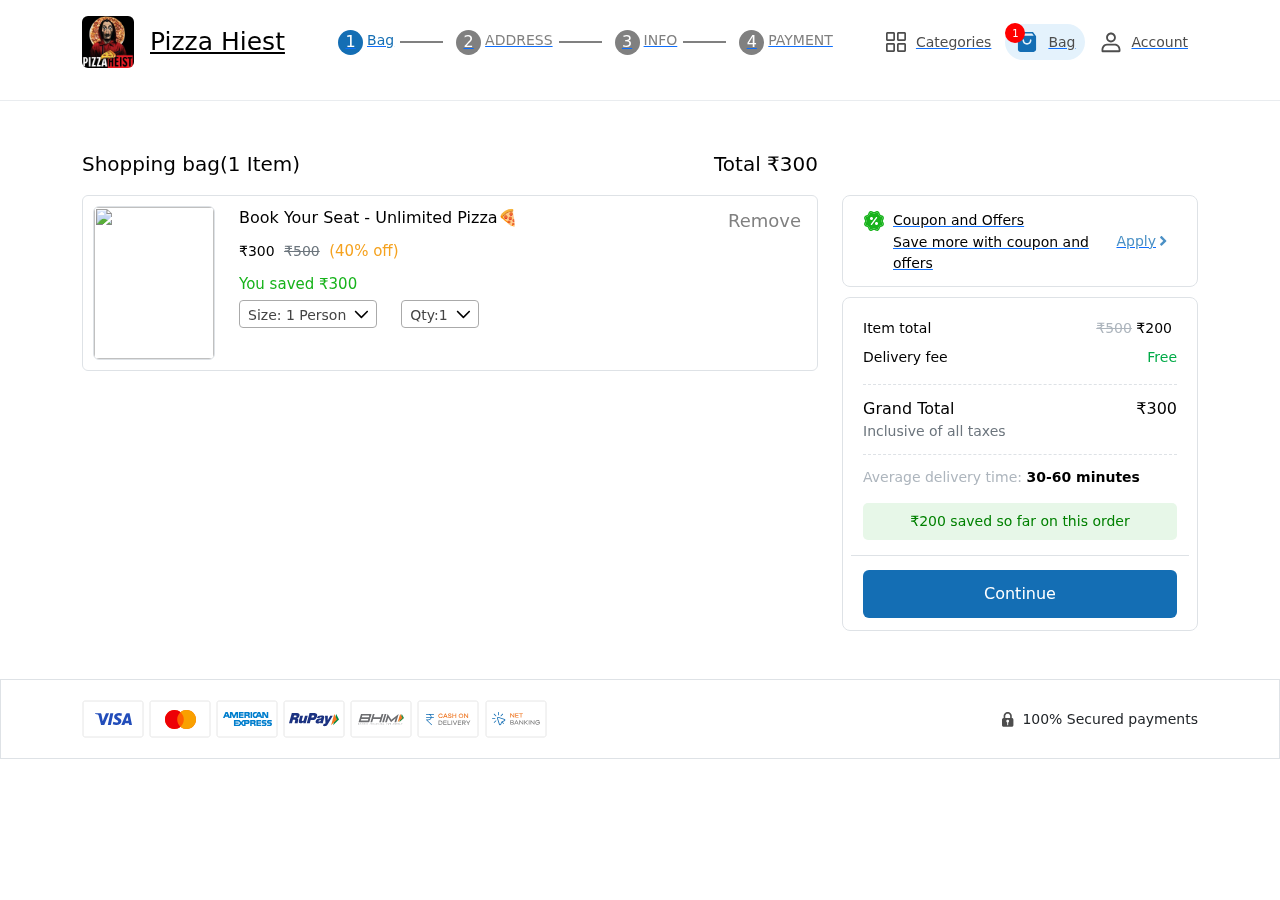
==== commit 5204d8bd: "commit by pallavi" ====
--- a/cart.html
+++ b/cart.html
@@ -143,7 +143,7 @@
                                 <div class="col-auto px-0 d-none d-lg-block">
                                     <ul class="m-0 p-0 list-unstyled navBtnBox d-flex align-items-center">
                                         <li class="navBtn me-1">
-                                            <a href="javascript:;" class="buttonAnchor">
+                                            <a href="categories.html" class="buttonAnchor">
                                                 <img src="./assets/img/svg/categoryIcon.svg" class="defaultImg" alt="">
                                                 <img src="./assets/img/svg/categoryIconActive.svg" class="activeImg d-none" alt="">
                                                 <span>Categories</span>
--- a/assets/css/style.min.css
+++ b/assets/css/style.min.css
@@ -1 +1,2687 @@
-:root{--topbar-height: 70px;--startbar-width: 300px;--endbar-width: 70px}@font-face{font-family:"GalanoGrotesque";src:local("Galano Grotesque SemiBold"),local("GalanoGrotesque-SemiBold"),url("../fonts/GalanoGrotesque-SemiBold.woff2") format("woff2"),url("../fonts/GalanoGrotesque-SemiBold.woff") format("woff"),url("../fonts/GalanoGrotesque-SemiBold.ttf") format("truetype");font-weight:600;font-style:normal;font-display:swap}@font-face{font-family:"GalanoGrotesque";src:local("Galano Grotesque Medium"),local("GalanoGrotesque-Medium"),url("../fonts/GalanoGrotesque-Medium.woff2") format("woff2"),url("../fonts/GalanoGrotesque-Medium.woff") format("woff"),url("../fonts/GalanoGrotesque-Medium.ttf") format("truetype");font-weight:500;font-style:normal;font-display:swap}@font-face{font-family:"GalanoGrotesque";src:local("Galano Grotesque Light"),local("GalanoGrotesque-Light"),url("../fonts/GalanoGrotesque-Light.woff2") format("woff2"),url("../fonts/GalanoGrotesque-Light.woff") format("woff"),url("../fonts/GalanoGrotesque-Light.ttf") format("truetype");font-weight:300;font-style:normal;font-display:swap}@font-face{font-family:"GalanoGrotesqueAlt";src:local("Galano Grotesque Alt Bold"),local("GalanoGrotesqueAlt-Bold"),url("../fonts/GalanoGrotesqueAlt-Bold.woff2") format("woff2"),url("../fonts/GalanoGrotesqueAlt-Bold.woff") format("woff"),url("../fonts/GalanoGrotesqueAlt-Bold.ttf") format("truetype");font-weight:bold;font-style:normal;font-display:swap}@font-face{font-family:"GalanoGrotesque";src:local("Galano Grotesque Thin"),local("GalanoGrotesque-Thin"),url("../fonts/GalanoGrotesque-Thin.woff2") format("woff2"),url("../fonts/GalanoGrotesque-Thin.woff") format("woff"),url("../fonts/GalanoGrotesque-Thin.ttf") format("truetype");font-weight:100;font-style:normal;font-display:swap}@font-face{font-family:"GalanoGrotesqueAlt";src:local("Galano Grotesque Alt Black"),local("GalanoGrotesqueAlt-Black"),url("../fonts/GalanoGrotesqueAlt-Black.woff2") format("woff2"),url("../fonts/GalanoGrotesqueAlt-Black.woff") format("woff"),url("../fonts/GalanoGrotesqueAlt-Black.ttf") format("truetype");font-weight:900;font-style:normal;font-display:swap}@font-face{font-family:"GalanoGrotesqueAlt";src:local("Galano Grotesque Alt ExtraBold"),local("GalanoGrotesqueAlt-ExtraBold"),url("../fonts/GalanoGrotesqueAlt-ExtraBold.woff2") format("woff2"),url("../fonts/GalanoGrotesqueAlt-ExtraBold.woff") format("woff"),url("../fonts/GalanoGrotesqueAlt-ExtraBold.ttf") format("truetype");font-weight:bold;font-style:normal;font-display:swap}@font-face{font-family:"GalanoGrotesqueAltDEMO";src:local("Galano Grotesque Alt DEMO Bold"),local("GalanoGrotesqueAltDEMO-Bold"),url("../fonts/GalanoGrotesqueAltDEMO-Bold.woff2") format("woff2"),url("../fonts/GalanoGrotesqueAltDEMO-Bold.woff") format("woff"),url("../fonts/GalanoGrotesqueAltDEMO-Bold.ttf") format("truetype");font-weight:bold;font-style:normal;font-display:swap}@font-face{font-family:"GalanoGrotesqueAlt";src:local("Galano Grotesque Alt Heavy"),local("GalanoGrotesqueAlt-Heavy"),url("../fonts/GalanoGrotesqueAlt-Heavy.woff2") format("woff2"),url("../fonts/GalanoGrotesqueAlt-Heavy.woff") format("woff"),url("../fonts/GalanoGrotesqueAlt-Heavy.ttf") format("truetype");font-weight:900;font-style:normal;font-display:swap}@font-face{font-family:"GalanoGrotesqueAlt";src:local("Galano Grotesque Alt ExtraLight"),local("GalanoGrotesqueAlt-ExtraLight"),url("../fonts/GalanoGrotesqueAlt-ExtraLight.woff2") format("woff2"),url("../fonts/GalanoGrotesqueAlt-ExtraLight.woff") format("woff"),url("../fonts/GalanoGrotesqueAlt-ExtraLight.ttf") format("truetype");font-weight:200;font-style:normal;font-display:swap}@font-face{font-family:"GalanoGrotesque";src:local("Galano Grotesque"),local("GalanoGrotesque-Regular"),url("../fonts/GalanoGrotesque-Regular.woff2") format("woff2"),url("../fonts/GalanoGrotesque-Regular.woff") format("woff"),url("../fonts/GalanoGrotesque-Regular.ttf") format("truetype");font-weight:normal;font-style:normal;font-display:swap}@font-face{font-family:"GalanoGrotesqueAlt";src:local("Galano Grotesque Alt Black Italic"),local("GalanoGrotesqueAlt-BlackItalic"),url("../fonts/GalanoGrotesqueAlt-BlackItalic.woff2") format("woff2"),url("../fonts/GalanoGrotesqueAlt-BlackItalic.woff") format("woff"),url("../fonts/GalanoGrotesqueAlt-BlackItalic.ttf") format("truetype");font-weight:900;font-style:italic;font-display:swap}@font-face{font-family:"GalanoGrotesqueAlt";src:local("Galano Grotesque Alt Medium"),local("GalanoGrotesqueAlt-Medium"),url("../fonts/GalanoGrotesqueAlt-Medium.woff2") format("woff2"),url("../fonts/GalanoGrotesqueAlt-Medium.woff") format("woff"),url("../fonts/GalanoGrotesqueAlt-Medium.ttf") format("truetype");font-weight:500;font-style:normal;font-display:swap}@font-face{font-family:"GalanoGrotesque";src:local("Galano Grotesque Black"),local("GalanoGrotesque-Black"),url("../fonts/GalanoGrotesque-Black.woff2") format("woff2"),url("../fonts/GalanoGrotesque-Black.woff") format("woff"),url("../fonts/GalanoGrotesque-Black.ttf") format("truetype");font-weight:900;font-style:normal;font-display:swap}@font-face{font-family:"GalanoGrotesque";src:local("Galano Grotesque Bold"),local("GalanoGrotesque-Bold"),url("../fonts/GalanoGrotesque-Bold.woff2") format("woff2"),url("../fonts/GalanoGrotesque-Bold.woff") format("woff"),url("../fonts/GalanoGrotesque-Bold.ttf") format("truetype");font-weight:bold;font-style:normal;font-display:swap}@font-face{font-family:"GalanoGrotesqueAlt";src:local("Galano Grotesque Alt Thin"),local("GalanoGrotesqueAlt-Thin"),url("../fonts/GalanoGrotesqueAlt-Thin.woff2") format("woff2"),url("../fonts/GalanoGrotesqueAlt-Thin.woff") format("woff"),url("../fonts/GalanoGrotesqueAlt-Thin.ttf") format("truetype");font-weight:100;font-style:normal;font-display:swap}@font-face{font-family:"GalanoGrotesqueAlt";src:local("Galano Grotesque Alt SemiBold"),local("GalanoGrotesqueAlt-SemiBold"),url("../fonts/GalanoGrotesqueAlt-SemiBold.woff2") format("woff2"),url("../fonts/GalanoGrotesqueAlt-SemiBold.woff") format("woff"),url("../fonts/GalanoGrotesqueAlt-SemiBold.ttf") format("truetype");font-weight:600;font-style:normal;font-display:swap}@font-face{font-family:"GalanoGrotesque";src:local("Galano Grotesque ExtraLight"),local("GalanoGrotesque-ExtraLight"),url("../fonts/GalanoGrotesque-ExtraLight.woff2") format("woff2"),url("../fonts/GalanoGrotesque-ExtraLight.woff") format("woff"),url("../fonts/GalanoGrotesque-ExtraLight.ttf") format("truetype");font-weight:200;font-style:normal;font-display:swap}@font-face{font-family:"GalanoGrotesqueAlt";src:local("Galano Grotesque Alt"),local("GalanoGrotesqueAlt-Regular"),url("../fonts/GalanoGrotesqueAlt-Regular.woff2") format("woff2"),url("../fonts/GalanoGrotesqueAlt-Regular.woff") format("woff"),url("../fonts/GalanoGrotesqueAlt-Regular.ttf") format("truetype");font-weight:normal;font-style:normal;font-display:swap}@font-face{font-family:"GalanoGrotesqueDEMO";src:local("Galano Grotesque DEMO Bold"),local("GalanoGrotesqueDEMO-Bold"),url("../fonts/GalanoGrotesqueDEMO-Bold.woff2") format("woff2"),url("../fonts/GalanoGrotesqueDEMO-Bold.woff") format("woff"),url("../fonts/GalanoGrotesqueDEMO-Bold.ttf") format("truetype");font-weight:bold;font-style:normal;font-display:swap}@font-face{font-family:"GalanoGrotesqueAlt";src:local("Galano Grotesque Alt Light"),local("GalanoGrotesqueAlt-Light"),url("../fonts/GalanoGrotesqueAlt-Light.woff2") format("woff2"),url("../fonts/GalanoGrotesqueAlt-Light.woff") format("woff"),url("../fonts/GalanoGrotesqueAlt-Light.ttf") format("truetype");font-weight:300;font-style:normal;font-display:swap}@font-face{font-family:"GalanoGrotesque";src:local("Galano Grotesque ExtraBold"),local("GalanoGrotesque-ExtraBold"),url("../fonts/GalanoGrotesque-ExtraBold.woff2") format("woff2"),url("../fonts/GalanoGrotesque-ExtraBold.woff") format("woff"),url("../fonts/GalanoGrotesque-ExtraBold.ttf") format("truetype");font-weight:bold;font-style:normal;font-display:swap}@font-face{font-family:"GalanoGrotesque";src:local("Galano Grotesque Heavy"),local("GalanoGrotesque-Heavy"),url("../fonts/GalanoGrotesque-Heavy.woff2") format("woff2"),url("../fonts/GalanoGrotesque-Heavy.woff") format("woff"),url("../fonts/GalanoGrotesque-Heavy.ttf") format("truetype");font-weight:900;font-style:normal;font-display:swap}[href*=javascript][target=_blank]{pointer-events:none}a.active[href],a.accordion-button:not(.collapsed){pointer-events:none}[data-scrollbar]>canvas{z-index:1000}body{position:fixed !important;top:0 !important;left:0 !important;width:100% !important;height:100% !important;overflow-x:hidden !important;overflow-y:auto !important;outline:0 !important;display:block !important;user-select:none !important}body input,body textarea,body select{user-select:auto}body main{width:100vw !important;max-width:none !important;height:100% !important;margin:0 !important;position:relative !important;overflow:hidden !important;padding:0px !important}body main>.mainInner{height:100% !important;border:0 !important;position:relative !important;display:flex !important;flex-direction:column !important;width:100% !important;outline:0 !important;overflow:hidden !important;margin:0px !important;flex-wrap:nowrap}body main>.mainInner>[data-page-name]{overflow:hidden auto}body .overflow-hidden-auto{overflow:hidden auto !important}body .overflow-auto-hidden{overflow:auto hidden !important}@media(min-width: 768px){*>*{scrollbar-width:thin !important;scrollbar-color:#018823 !important}*>*::-webkit-scrollbar{width:.3em;height:.3em}*>*::-webkit-scrollbar-track{background:rgba(0,0,0,0);border-radius:50em}*>*::-webkit-scrollbar-thumb{background:rgba(173,181,189,0);border-radius:50em}*>*::-webkit-scrollbar-thumb:hover{background:rgba(206,212,218,.6)}*>*>*:hover::-webkit-scrollbar{width:.3em;height:.3em}*>*>*:hover::-webkit-scrollbar-thumb{background:rgba(173,181,189,.1);border-radius:50em}*>*>*:hover::-webkit-scrollbar-thumb:hover{background:rgba(206,212,218,.8)}}.footer{background-color:#1a181e;padding-top:40px}.footer .footerInner .items{padding-bottom:40px}.footer .footerInner .items .item .itemInner .itemImg{text-align:center;padding-bottom:5px}.footer .footerInner .items .item .itemInner .itemTitle{text-align:center;color:#fff;font-size:16px;font-weight:500}.footer .footerInner .items .item .itemInner .itemContent{color:#ced4da;text-align:center;margin-top:2px;font-size:14px;font-weight:400}.footer .footerInner .followSocials .followUsHeading{font-size:15px;font-weight:400;text-transform:uppercase;color:#6c757d;text-align:center;padding-bottom:10px;border-top:1px solid rgba(255,255,255,.1803921569);padding-top:28px}.footer .footerInner .followSocials .socials{padding-bottom:30px;gap:10px}.footer .footerInner .followSocials .socials .social a{display:flex;align-items:center;gap:6px}.footer .footerInner .followSocials .socials .social a span{text-align:left;font-size:15px;font-weight:400;color:#fff;display:inline-flex}.footer .footerInner .followSocials .socials .social a span img{width:20px;height:20px}[data-page-name=landing] .bigSectionDivider{height:8px;background-color:#dee2e6;border:0;border-top:1px solid #6c757d;margin:0;padding:0}[data-page-name=landing] .heroSection .heroSectionInner .owl-carousel .owl-stage-outer .owl-stage .owl-item .item{aspect-ratio:600/253;background-image:var(--bg);background-position:center;background-repeat:no-repeat;background-size:cover;border-radius:10px;border:2px solid #e9ecef}[data-page-name=landing] .heroSection .heroSectionInner .owl-carousel .owl-nav{position:absolute;inset:auto 13px 35px auto;gap:10px;display:inline-flex}[data-page-name=landing] .heroSection .heroSectionInner .owl-carousel .owl-nav [class*=owl-]{background-color:#fff;border-radius:50px;display:inline-flex;align-items:center;justify-content:center;width:40px;height:40px}[data-page-name=landing] .heroSection .heroSectionInner .owl-carousel .owl-nav [class*=owl-] img{width:20px;height:20px}[data-page-name=landing] .heroSection .heroSectionInner .owl-carousel .owl-nav [class*=owl-].owl-prev{padding-right:3px !important}[data-page-name=landing] .heroSection .heroSectionInner .owl-carousel .owl-nav [class*=owl-].owl-next{padding-left:3px !important}[data-page-name=landing] .allCategories{padding-top:25px}[data-page-name=landing] .allCategories .allCategoriesInner .allCategoriesHeading{font-size:20px;font-weight:500;color:#000}[data-page-name=landing] .allCategories .allCategoriesInner .viewAllBtn{display:flex;align-items:center;gap:5px}[data-page-name=landing] .allCategories .allCategoriesInner .viewAllBtn span{font-size:20px;font-weight:500;color:#136eb4;display:inline-flex}[data-page-name=landing] .allCategories .allCategoriesInner .viewAllBtn span img{width:20px;height:20px;background-color:#136eb4;border-radius:50px}[data-page-name=landing] .allCategories .allCategoriesInner .owl-carousel .owl-stage-outer .owl-stage{padding-left:0px !important}[data-page-name=landing] .allCategories .allCategoriesInner .owl-carousel .owl-stage-outer .owl-stage .owl-item .item .itemInner .itemImg img{aspect-ratio:5/5;object-fit:cover;object-position:center;width:100%;border-radius:8px;border:1px solid #f8f9fa}[data-page-name=landing] .allCategories .allCategoriesInner .owl-carousel .owl-stage-outer .owl-stage .owl-item .item .itemInner .itemTitle{font-size:14px;font-weight:500;color:#000}[data-page-name=landing] .allCategories .allCategoriesInner .owl-carousel .owl-nav{position:absolute;inset:0px -15px;gap:10px;display:flex;height:0px;margin:auto;justify-content:space-between}[data-page-name=landing] .allCategories .allCategoriesInner .owl-carousel .owl-nav [class*=owl-]{background-color:#fff;border-radius:50px;display:inline-flex;align-items:center;justify-content:center;width:30px;height:30px;transform:translateY(-115%);box-shadow:0px 0px 5px 0px #ced4da}[data-page-name=landing] .allCategories .allCategoriesInner .owl-carousel .owl-nav [class*=owl-] img{width:15px;height:15px}[data-page-name=landing] .allCategories .allCategoriesInner .owl-carousel .owl-nav [class*=owl-].owl-prev{padding-right:3px !important}[data-page-name=landing] .allCategories .allCategoriesInner .owl-carousel .owl-nav [class*=owl-].owl-next{padding-left:3px !important;margin-left:auto}[data-page-name=landing] .allCategories .allCategoriesInner .owl-carousel .owl-nav [class*=owl-].disabled{display:none}nav .breadcrumb{margin:0;padding-bottom:16px;padding-top:20px}nav .breadcrumb .breadcrumb-item{color:#989898;font-size:14px;font-weight:400;line-height:1.42857}nav .breadcrumb .breadcrumb-item a{color:#4d4d4d;font-size:14px;font-weight:400;line-height:1.42857}nav .breadcrumb .breadcrumb-item a:hover{text-decoration:underline}[data-page-name=products] .heroSection{background-color:#fff;position:relative;margin-bottom:32px}[data-page-name=products] .heroSection .carsoulSidePart{max-height:562px;position:sticky;top:136px;overflow:hidden}[data-page-name=products] .heroSection .carsoulSidePart .slideLeft{padding-right:16px;width:96px !important}[data-page-name=products] .heroSection .carsoulSidePart .slideLeft .mySwiper{height:100%;width:100% !important}[data-page-name=products] .heroSection .carsoulSidePart .slideLeft .mySwiper .swiper-wrapper{width:80px;flex-direction:column}[data-page-name=products] .heroSection .carsoulSidePart .slideLeft .mySwiper .swiper-wrapper .swiper-slide{width:100% !important;height:100px !important;border:1px solid #e6e6e6;cursor:pointer}[data-page-name=products] .heroSection .carsoulSidePart .slideLeft .mySwiper .swiper-wrapper .swiper-slide.swiper-slide-thumb-active{border:2px solid #146eb4;padding:2px}[data-page-name=products] .heroSection .carsoulSidePart .slideLeft .mySwiper .swiper-wrapper .swiper-slide img{object-fit:contain;object-position:center}[data-page-name=products] .heroSection .carsoulSidePart .slideRight{width:calc(100% - 96px)}[data-page-name=products] .heroSection .carsoulSidePart .slideRight .mySwiper2{height:100% !important;border:1px solid #e6e6e6;position:relative}[data-page-name=products] .heroSection .carsoulSidePart .slideRight .mySwiper2 .sharebtn{width:40px;height:40px;border-radius:50%;background-color:#fff;position:absolute;top:10px;right:10px;cursor:pointer;z-index:1;display:flex;align-items:center;justify-content:center;border:1px solid #e6e6e6;box-shadow:0 2px 4px rgba(26,24,30,.24)}[data-page-name=products] .heroSection .carsoulSidePart .slideRight .mySwiper2 .sharebtn img{width:28px;height:28px}[data-page-name=products] .heroSection .carsoulSidePart .slideRight .mySwiper2 .swiper-wrapper .swiper-slide{cursor:zoom-in}[data-page-name=products] .heroSection .carsoulSidePart .slideRight .mySwiper2 .swiper-wrapper .swiper-slide img{object-fit:contain;object-position:top center}[data-page-name=products] .heroSection .rightSidePart{padding:0px 0px 0px 32px}[data-page-name=products] .heroSection .rightSidePart .productHeading{text-transform:capitalize;font-size:20px;line-height:28px;font-weight:400;color:#1a181e}[data-page-name=products] .heroSection .rightSidePart .startOuter{padding-top:8px}[data-page-name=products] .heroSection .rightSidePart .startOuter .startMiddal .startInner{gap:4px}[data-page-name=products] .heroSection .rightSidePart .startOuter .startMiddal .startInner .starImgOuter{width:20px;height:20px;display:flex;align-items:center;justify-content:center}[data-page-name=products] .heroSection .rightSidePart .startOuter .startMiddal .startInner .starImgOuter .customImg{position:relative;width:100%;height:100%}[data-page-name=products] .heroSection .rightSidePart .startOuter .startMiddal .startInner .starImgOuter .customImg img{position:absolute}[data-page-name=products] .heroSection .rightSidePart .startOuter .ratingLink{font-size:14px;font-weight:400;line-height:1.42857;color:#1a181e;padding-left:9px;text-decoration:underline;cursor:pointer}[data-page-name=products] .heroSection .rightSidePart .perPrize{font-size:16px;font-weight:400;line-height:24px;color:#4d4d4d;padding-top:12px}[data-page-name=products] .heroSection .rightSidePart .prizingOuter{display:flex;align-items:center;padding-top:12px}[data-page-name=products] .heroSection .rightSidePart .prizingOuter .discountedPrice{margin-right:8px;font-size:26px;font-weight:500;line-height:32px;color:#1a181e}[data-page-name=products] .heroSection .rightSidePart .prizingOuter .originalPrice{margin-right:8px;font-size:20px;font-weight:400;line-height:26px;text-decoration:line-through;color:gray}[data-page-name=products] .heroSection .rightSidePart .prizingOuter .discount{font-size:20px;font-weight:500;line-height:28px;color:#ee741f}[data-page-name=products] .heroSection .rightSidePart .selectSize{font-size:16px;font-weight:500;line-height:24px;color:#1a181e;padding-bottom:12px}[data-page-name=products] .heroSection .rightSidePart .selectValueOuter .selectRadioOuter .form-check-input{display:none}[data-page-name=products] .heroSection .rightSidePart .selectValueOuter .selectRadioOuter .form-check-input:checked+.form-check-label{color:#146eb4;border-color:#146eb4;background-color:rgba(20,110,180,.1)}[data-page-name=products] .heroSection .rightSidePart .selectValueOuter .selectRadioOuter .form-check-label{cursor:pointer;justify-content:center;align-items:center;margin:5px;padding:8px 16px;font-size:14px;font-weight:500;line-height:20px;display:flex;border:1px solid #e6e6e6;border-radius:4px;color:#1a181e}[data-page-name=products] .heroSection .rightSidePart .selectValueOuter .selectRadioOuter .form-check-label:hover{color:#146eb4;border-color:#146eb4;background-color:rgba(20,110,180,.1)}[data-page-name=products] .heroSection .rightSidePart .btnOuter{margin-top:20px;gap:16px}[data-page-name=products] .heroSection .rightSidePart .btnOuter .addBagBtn{width:100%;height:48px;border-radius:6px;font-size:16px;line-height:24px;border:1px solid #146eb4;color:#146eb4;background-color:#fff;padding:4px 11px;min-width:80px;flex:1;display:flex;align-items:center;justify-content:center;max-width:216px;font-weight:500}[data-page-name=products] .heroSection .rightSidePart .btnOuter .addBagBtn:hover{background-color:rgba(20,110,180,.1)}[data-page-name=products] .heroSection .rightSidePart .btnOuter .buyNowBtn{height:48px;font-size:16px;line-height:24px;border-radius:4px;padding:4px 11px;min-width:80px;flex:1;display:flex;font-weight:500;align-items:center;justify-content:center;max-width:216px;color:#fff;background-color:#146eb4}[data-page-name=products] .heroSection .rightSidePart .btnOuter .buyNowBtn:hover{background-color:#177ccb}[data-page-name=products] .heroSection .rightSidePart .serviesImg{gap:24px;margin-top:32px;margin-bottom:32px}[data-page-name=products] .heroSection .rightSidePart .serviesImg .imgOuter{height:33px}[data-page-name=products] .heroSection .rightSidePart .productsDetailsHeading{color:#1a181e;font-size:16px;font-weight:500;line-height:24px}[data-page-name=products] .heroSection .rightSidePart .proSubheading{font-size:20px;font-weight:600;line-height:24px;margin:10px 0px}[data-page-name=products] .heroSection .rightSidePart .productPra{font-size:16px;font-weight:400;line-height:24px;color:#4d4d4d;margin:10px 0px}[data-page-name=products] .heroSection .rightSidePart .proList ul{list-style:none;margin:0;margin-top:10px;padding:0}[data-page-name=products] .heroSection .rightSidePart .proList ul li{font-size:16px;font-weight:400;line-height:24px;color:#4d4d4d}[data-page-name=products] .bigSectionDivider{height:8px;background-color:#dee2e6;border:0;border-top:1px solid #6c757d;margin:0;padding:0}@media(max-width: 991.98px){[data-page-name=products] .heroSection .carsoulSidePart{position:static;margin-bottom:16px;height:auto !important;max-height:unset !important}[data-page-name=products] .heroSection .carsoulSidePart .row{height:unset !important}[data-page-name=products] .heroSection .carsoulSidePart .slideLeft{order:2;width:100% !important;height:auto !important;padding:0 16px !important}[data-page-name=products] .heroSection .carsoulSidePart .slideLeft .mySwiper{width:100%}[data-page-name=products] .heroSection .carsoulSidePart .slideLeft .mySwiper .swiper-wrapper{flex-direction:row;width:100%}[data-page-name=products] .heroSection .carsoulSidePart .slideLeft .mySwiper .swiper-wrapper .swiper-slide{margin-right:12px;margin-top:16px;width:80px !important;height:90px}[data-page-name=products] .heroSection .rightSidePart{padding:0 16px}[data-page-name=products] .heroSection .rightSidePart .productHeading{font-size:16px;line-height:24px}[data-page-name=products] .heroSection .rightSidePart .startOuter .startMiddal .startInner .starImgOuter{height:16px;width:16px}[data-page-name=products] .heroSection .rightSidePart .startOuter .ratingLink{font-size:12px;line-height:16px}[data-page-name=products] .heroSection .rightSidePart .perPrize{font-size:14px;font-weight:400;line-height:20px}[data-page-name=products] .heroSection .rightSidePart .prizingOuter .discountedPrice{margin-right:4px;font-size:20px;font-weight:500;line-height:28px}[data-page-name=products] .heroSection .rightSidePart .prizingOuter .originalPrice{margin-right:4px;font-size:16px;font-weight:300;line-height:24px}[data-page-name=products] .heroSection .rightSidePart .prizingOuter .discount{font-size:16px;font-weight:500;line-height:24px}[data-page-name=products] .heroSection .rightSidePart .selectValueOuter{margin:0}[data-page-name=products] .heroSection .rightSidePart .btnOuter .addBagBtn{max-width:100%}[data-page-name=products] .heroSection .rightSidePart .btnOuter .buyNowBtn{max-width:100%}[data-page-name=products] .heroSection .rightSidePart .serviesImg{justify-content:space-between}[data-page-name=products] .heroSection .rightSidePart .productPra{font-size:14px;line-height:20px}[data-page-name=products] .heroSection .rightSidePart .proList ul li{font-size:14px;line-height:20px}}@media(max-width: 767.98px){[data-page-name=products] .heroSection .rightSidePart .btnOuter{position:fixed;bottom:0;width:100vw;background-color:#fff;margin:0;left:0;right:0;padding:16px;z-index:99}}@media(max-width: 575.98px){[data-page-name=products] .heroSection{padding:0}[data-page-name=products] .heroSection .container{padding:0}}.topNavbar{z-index:1021;border-bottom:1px solid #e9ecef}.topNavbar .navbarTopRow .logo{color:#000;font-weight:500;display:flex;align-items:center}.topNavbar .navbarTopRow .logo img{max-width:160px;width:auto;object-fit:contain;height:52px;border-radius:6px}.topNavbar .navbarTopRow .logo span{font-size:25px;margin-left:16px}.topNavbar .navbarTopRow .serachBox .form-control{width:100%;background:#f2f2f2;color:#4d4d4d;opacity:1;border:1px solid rgba(0,0,0,0);border-radius:6px;padding:7px 28px 6px 40px;font-size:16px;line-height:26px}.topNavbar .navbarTopRow .serachBox .searchIcon{height:20px;width:20px;position:absolute;top:10px;left:12px}.topNavbar .navbarTopRow .navBtnBox .navBtn .buttonAnchor{border-radius:20px;padding:6px 10px;display:flex;align-items:center}.topNavbar .navbarTopRow .navBtnBox .navBtn .buttonAnchor span{font-size:14px;font-weight:500;line-height:20px;color:#4d4d4d;margin-left:8px}.topNavbar .navbarTopRow .navBtnBox .navBtn .buttonAnchor:hover{background-color:#f1f2f4}.topNavbar .navbarTopRow .navBtnBox .navBtn .buttonAnchor.active{background-color:#edf6fd;pointer-events:auto}.topNavbar .navbarTopRow .navBtnBox .navBtn .buttonAnchor.active span{color:#136eb4}.topNavbar .navbarTopRow .navBtnBox .navBtn .buttonAnchor.active img.defaultImg{display:none}.topNavbar .navbarTopRow .navBtnBox .navBtn .buttonAnchor.active img.activeImg{display:block !important}.topNavbar .navBarBottomRow .navLinks .navLinkItem .navLinkAnchor{font-size:16px;line-height:24px;text-decoration:none;color:#000;padding:4px 12px;border-radius:20px;white-space:nowrap;font-weight:500}.topNavbar .navBarBottomRow .navLinks .navLinkItem .navLinkAnchor:hover{background-color:#f1f2f4}.topNavbar .navBarBottomRow .menuBtn{position:absolute;right:0;width:50px;background:#fff;top:0;display:flex;align-items:center;justify-content:end;cursor:pointer}.topNavbar .navbarThirdRow .backAnchor{display:inline-flex;align-items:center}.topNavbar .navbarThirdRow .backAnchor img{margin-right:8px}.topNavbar .navbarThirdRow .backAnchor .productName{font-size:18px;line-height:26px;font-weight:500;color:#000;margin-right:2px;text-overflow:ellipsis;word-break:break-word;-webkit-line-clamp:1;-webkit-box-orient:vertical;display:-webkit-box;overflow:hidden}.topNavbar .navbarThirdRow .backAnchor .productQty{font-size:14px;font-weight:400;color:#000}.topNavbar .navbarThirdRow .sortDropdown .dropdown-toggle span{padding-right:8px;font-size:14px;line-height:20px;font-weight:500;color:#000}.topNavbar .navbarThirdRow .sortDropdown .dropdown-toggle span:last-child{color:#136eb4;padding-right:20px}.topNavbar .navbarThirdRow .sortDropdown .dropdown-toggle::after{border:0;background-image:url(./../img/svg/downArrow.svg);height:20px;width:20px;background-size:20px;top:50%;position:absolute;transform:translateY(-50%);right:0}.topNavbar .navbarThirdRow .sortDropdown .dropdown-menu{width:13rem}.topNavbar .navbarThirdRow .sortDropdown .dropdown-menu .radioBox{display:flex;align-items:center}.topNavbar .navbarThirdRow .sortDropdown .dropdown-menu .radioBox .radioInput{height:18px;width:18px}.topNavbar .navbarThirdRow .sortDropdown .dropdown-menu .radioBox .formLabel{font-size:16px;line-height:24px;color:#000;font-weight:500;cursor:pointer}.menuOffcanvas{padding:24px 16px 0 16px;border:0 !important}.menuOffcanvas .offcanvas-header{padding-bottom:16px !important;border-bottom:1px solid #e9ecef}.menuOffcanvas .offcanvas-header .offcanvas-title{font-size:18px;font-weight:500;line-height:26px;color:#000}.menuOffcanvas .offcanvas-body .menuLinks .menuLinkItem{margin-top:16px}.menuOffcanvas .offcanvas-body .menuLinks .menuLinkItem .linkAnchor{font-size:16px;line-height:24px;color:#000;font-weight:500}.productFluidContainer .productContainer .stickySectionHeader{top:123px}.productFluidContainer .productContainer .productMainHeading{flex-direction:row;justify-content:space-between;align-items:center;padding:8px 0;font-size:20px;line-height:32px;display:flex;font-weight:500 !important;border-bottom:1px solid #d4cfcf}.productFluidContainer .productContainer .productCard .productImgBox .productImgCarousel .owl-stage-outer{border-radius:10px}.productFluidContainer .productContainer .productCard .productImgBox .productImgCarousel .owl-stage-outer .cardImg{overflow:hidden}.productFluidContainer .productContainer .productCard .productImgBox .productImgCarousel .owl-stage-outer .cardImg img{width:100%;height:100%;object-fit:cover;transition:.3s ease-in-out}.productFluidContainer .productContainer .productCard .productDetailBox .productName{font-size:14px;font-weight:400;line-height:18px;text-decoration:none;margin:15px 0 10px 0;color:#000;display:-webkit-box;max-width:400px;-webkit-line-clamp:2;-webkit-box-orient:vertical;overflow:hidden;text-overflow:ellipsis}.productFluidContainer .productContainer .productCard .productDetailBox .productPrice{font-size:16px;font-weight:500;line-height:20px;margin-bottom:12px}.productFluidContainer .productContainer .productCard .productDetailBox .productPrice span:first-child{font-size:14px;font-weight:300;line-height:20px;color:#21325b;margin-right:5px;margin-left:5px}.productFluidContainer .productContainer .productCard .productDetailBox .productPrice span:last-child{font-size:14px;font-weight:500;line-height:20px;color:#fd7e14}.productFluidContainer .productContainer .productCard .productDetailBox .addmoreBtn{border:1px solid #136eb4;border-radius:5px;height:28px;width:80px;color:#136eb4;background-color:#fff;padding:4px 11px;font-size:14px;font-weight:500;line-height:18px;overflow:hidden;display:flex;justify-content:center;align-items:center;transition:.3s linear;position:relative;z-index:9;cursor:pointer}.productFluidContainer .productContainer .productCard .productDetailBox .addmoreBtn:hover{background-color:#e3f1fc}.productFluidContainer .productContainer .productCard .productDetailBox .addmoreBtn img{margin-left:5px;height:12px;width:12px}.productFluidContainer .productContainer .productCard:hover .productImgBox .cardImg img{transform:scale(1.05)}@media(max-width: 991.98px){.topNavbar .navbarThirdRow .backAnchor .productName{font-size:16px;line-height:24px}.topNavbar .navbarThirdRow .backAnchor .productQty{font-size:12px;line-height:16px}.topNavbar.nav-active{position:sticky;top:-52px;z-index:1021;padding-top:0 !important}.menuOffcanvas{width:100% !important}.productFluidContainer .productContainer .stickySectionHeader{top:72px}}[data-page-name=categorypage] .categoryFilterBtns{height:46px}[data-page-name=categorypage] .categoryFilterBtns .categoryFiltercontainer{border-bottom:1px solid;border-color:#e9ecef}[data-page-name=categorypage] .categoryFilterBtns .categoryFiltercontainer .forPadding{width:100%;height:46px}[data-page-name=categorypage] .categoryFilterBtns .categoryFiltercontainer .forPadding .sortBtn{background-color:#fff !important;border:none;border-right:1px solid;border-color:#d9d9d9;width:100%}[data-page-name=categorypage] .categoryFilterBtns .categoryFiltercontainer .forPadding .sortBtn .btnName{margin-left:6px;color:#000;font-size:14px;font-weight:400}[data-page-name=categorypage] .categoryFilterBtns .categoryFiltercontainer .forPadding .filterBtn{background-color:#fff !important;border:none;width:100%}[data-page-name=categorypage] .categoryFilterBtns .categoryFiltercontainer .forPadding .filterBtn .btnName{margin-left:6px;color:#000;font-size:14px;font-weight:400}[data-page-name=categorypage] .categoryBottomTextBg{background-color:#fafafa;padding:32px 0;margin-top:32px}[data-page-name=categorypage] .categoryBottomMainHeading{margin:8px 0 32px;font-size:28px;font-weight:500;line-height:36px;color:#000}[data-page-name=categorypage] .text{margin-top:6px;margin-bottom:6px;font-size:16px;font-weight:400;line-height:24px;color:#000}.sortBtnOffcanvas{width:100% !important}.sortBtnOffcanvas .offcanvasHeader{padding:24px 16px;font-size:20px;font-weight:500;line-height:28px}.sortBtnOffcanvas .offcanvasHeader .offcanvasTitle{font-size:20px;font-weight:500;line-height:28px}.sortBtnOffcanvas .offcanvasHeader .closeBtn{background-color:#fff !important;border:none}.sortBtnOffcanvas .offcanvasBody{padding-top:0 !important;border-bottom:1px solid;border-color:#d9d9d9}.sortBtnOffcanvas .offcanvasBody .sortRadioInput{height:20px;width:20px;accent-color:#000}.sortBtnOffcanvas .offcanvasFooter{padding:16px}.sortBtnOffcanvas .offcanvasFooter .clearBtn{width:100%;height:48px;border-radius:8px;border:1px solid;border-color:#146eb4;background-color:#fff;color:#146eb4;font-size:16px;font-weight:500}.sortBtnOffcanvas .offcanvasFooter .applyBtn{background-color:#146eb4;width:100%;height:48px;border-radius:8px;border:1px solid;border-color:#146eb4;color:#fff;font-size:16px;font-weight:500}.filterBtnOffcanvas{width:100%}.filterBtnOffcanvas .offcanvasHeader{padding:16px;border-bottom:1px solid;border-color:#e6e6e6}.filterBtnOffcanvas .offcanvasHeader .offcanvasTitle{font-size:16px;font-weight:500;line-height:24px;color:#4d4d4d}.filterBtnOffcanvas .offcanvasHeader .closeBtn{background-color:#fff !important;border:none}.filterBtnOffcanvas .offcanvasBody{padding:0}.filterBtnOffcanvas .offcanvasBody .categorySizebox{padding:16px}.filterBtnOffcanvas .offcanvasBody .categorySizebox .categorySizeHead{font-size:14px;font-weight:500;line-height:20px;color:#000;margin-bottom:10px}.filterBtnOffcanvas .offcanvasBody .categorySizebox .categoryFormCheck{font-size:14px;font-weight:400;line-height:20px;color:#000;display:flex;align-items:center;margin-bottom:10px}.filterBtnOffcanvas .offcanvasBody .categorySizebox .categoryFormCheck:last-child{margin-bottom:0 !important}.filterBtnOffcanvas .offcanvasBody .categorySizebox .categoryFormCheck:hover{cursor:pointer}.filterBtnOffcanvas .offcanvasBody .categorySizebox .categoryFormCheck .formInp{width:20px;height:20px}.filterBtnOffcanvas .offcanvasBody .categorySizebox .categoryFormCheck .formInp:hover{cursor:pointer}.filterBtnOffcanvas .offcanvasBody .categorySizebox .categoryFormCheck .formInp:focus{box-shadow:none;border:1px solid #adb5bd}.filterBtnOffcanvas .offcanvasBody .categorySizebox .categoryFormCheck .formInp:checked{background-color:#136eb4 !important}.filterBtnOffcanvas .offcanvasBody .categorySizebox .categoryFormCheck .formCheck{font-size:14px;font-weight:400;line-height:20px;color:#000;padding-left:15px}.filterBtnOffcanvas .offcanvasBody .categorySizebox .categoryFormCheck .formCheck:hover{cursor:pointer}.filterBtnOffcanvas .offcanvasBody .divider{width:100%;height:1px;background-color:#dee2e6}.filterBtnOffcanvas .offcanvasBody .categoryPricebox{padding:16px}.filterBtnOffcanvas .offcanvasBody .categoryPricebox .categorySizeHead{font-size:14px;font-weight:500;line-height:20px;color:#000;margin-bottom:10px}.filterBtnOffcanvas .offcanvasBody .categoryPricebox .categoryFormCheck{font-size:14px;font-weight:400;line-height:20px;color:#000;display:flex;align-items:center;margin-bottom:10px}.filterBtnOffcanvas .offcanvasBody .categoryPricebox .categoryFormCheck:hover{cursor:pointer}.filterBtnOffcanvas .offcanvasBody .categoryPricebox .categoryFormCheck .formInp{width:20px;height:20px}.filterBtnOffcanvas .offcanvasBody .categoryPricebox .categoryFormCheck .formInp:hover{cursor:pointer}.filterBtnOffcanvas .offcanvasBody .categoryPricebox .categoryFormCheck .formInp:focus{box-shadow:none;border:1px solid #adb5bd}.filterBtnOffcanvas .offcanvasBody .categoryPricebox .categoryFormCheck .formInp:checked{background-color:#136eb4 !important}.filterBtnOffcanvas .offcanvasBody .categoryPricebox .categoryFormCheck .formCheck{font-size:14px;font-weight:400;line-height:20px;color:#000;padding-left:15px}.filterBtnOffcanvas .offcanvasBody .categoryPricebox .categoryFormCheck .formCheck:hover{cursor:pointer}.filterBtnOffcanvas .offcanvasFooter{padding:16px}.filterBtnOffcanvas .offcanvasFooter .clearBtn{width:100%;height:48px;border-radius:8px;border:1px solid;border-color:#146eb4;background-color:#fff;color:#146eb4;font-size:16px;font-weight:500}.filterBtnOffcanvas .offcanvasFooter .applyBtn{background-color:#146eb4;width:100%;height:48px;border-radius:8px;border:1px solid;border-color:#146eb4;color:#fff;font-size:16px;font-weight:500}.cartFluid .cartContainer .cartMainHeading{font-size:20px;color:#000;font-weight:500}.cartFluid .cartContainer .bgColour{background-color:#f5f5f5;padding:12px 15px}.cartFluid .cartContainer .bgColour .cartMainHeading3{font-size:14px;font-weight:400;color:#000}.cartFluid .cartContainer .bgColour .cartMainHeading4{font-size:14px;font-weight:500;color:#000}.cartFluid .cartContainer .cartLeftPart{border:1px solid #dee2e6;border-radius:6px;padding:10px}.cartFluid .cartContainer .cartLeftPart .dishImage{width:122px;height:154px;border:1px solid #dee2e6;border-radius:6px;overflow:hidden}.cartFluid .cartContainer .cartLeftPart .dishImage img{width:100%;height:100%;object-fit:contain}.cartFluid .cartContainer .cartLeftPart .dishName{font-size:16px;font-weight:400;color:#000;margin-bottom:10px}.cartFluid .cartContainer .cartLeftPart .dishPrice{color:#6c757d;font-size:14px;font-weight:500;margin-right:5px;margin-bottom:10px}.cartFluid .cartContainer .cartLeftPart .dishPrice span:first-child{color:#000;font-size:14px;font-weight:500;margin-right:5px}.cartFluid .cartContainer .cartLeftPart .dishPrice span:last-child{color:#f5a21f;font-size:15px;font-weight:500;margin-left:5px}.cartFluid .cartContainer .cartLeftPart .savedMoney{color:#17b31b;font-size:15px;font-weight:500;margin-bottom:5px}.cartFluid .cartContainer .cartLeftPart .removeBtn{background-color:rgba(0,0,0,0);color:gray;border:none;font-size:18px;font-weight:500}.cartFluid .cartContainer .cartLeftPart .removeBtn1Border{border-top:1px solid #dee2e6;border-bottom:12px solid #f5f5f5;padding:10px 0}.cartFluid .cartContainer .cartLeftPart .removeBtn1Border .removeBtn1{background-color:rgba(0,0,0,0);color:gray;border:none;font-size:18px;font-weight:500}.cartFluid .cartContainer .cartLeftPart .select2{width:100% !important;margin-right:10px}.cartFluid .cartContainer .cartLeftPart .select2 .select2-search .select2-search--dropdown .select2-search__field{border:unset !important}.cartFluid .cartContainer .cartLeftPart .select2.select2-container--open .select2-selection__arrow{transform:rotate(180deg)}.cartFluid .cartContainer .cartLeftPart .select2 .select2-selection__rendered{font-size:14px;font-weight:500}.cartFluid .cartContainer .cartLeftPart .select2 .select2-selection__arrow{background-image:url(../img/svg/downArrow.svg);background-size:20px;background-position:center;filter:brightness(0);padding:0 15px;background-repeat:no-repeat}.cartFluid .cartContainer .cartLeftPart .select2 .select2-selection__arrow b{display:none}.cartFluid .cartContainer .cartLeftPart .select2 .select2-search{display:none}.cartFluid .cartContainer .cartLeftPart .selecttwo{width:20% !important}.cartFluid .cartContainer .cartrytPart .coupanAnchor .couponDetailParent{border:1px solid #dee2e6;border-radius:8px;padding:12px 20px}.cartFluid .cartContainer .cartrytPart .coupanAnchor .couponDetailParent .couponDetail span:first-child{font-size:14px;font-weight:500;color:#000;margin-left:8px}.cartFluid .cartContainer .cartrytPart .coupanAnchor .couponDetailParent .couponDetail span:last-child{font-size:14px;font-weight:400;color:#000;margin-left:8px}.cartFluid .cartContainer .cartrytPart .coupanAnchor .couponDetailParent .applayBtn{font-size:14px;font-weight:500;color:#4a90c5;border:none;background-color:rgba(0,0,0,0);display:flex;align-items:center;line-height:25px}.cartFluid .cartContainer .cartrytPart .coupanAnchor .couponDetailParent .applayBtn img{height:10px;width:15px}.cartFluid .cartContainer .cartrytPart .couponData{border-radius:8px;border:1px solid #dee2e6;padding:12px 20px;margin-top:10px}.cartFluid .cartContainer .cartrytPart .couponData .totalItem{font-size:14px;font-weight:400;color:#000}.cartFluid .cartContainer .cartrytPart .couponData .price{font-size:14px;font-weight:400;color:#adb5bd;margin-right:5px}.cartFluid .cartContainer .cartrytPart .couponData .price span{color:#000}.cartFluid .cartContainer .cartrytPart .couponData .free{font-size:14px;font-weight:400;color:#00aa47}.cartFluid .cartContainer .cartrytPart .couponData .grandTotal{border-top:1px dashed #dee2e6;border-bottom:1px dashed #dee2e6;padding-top:12px;padding-bottom:12px}.cartFluid .cartContainer .cartrytPart .couponData .grandTotal .grandTotalTxt{font-size:16px;font-weight:500;color:#000}.cartFluid .cartContainer .cartrytPart .couponData .grandTotal .grandTotalTxt span{display:block;font-size:14px;font-weight:400;color:#6c757d}.cartFluid .cartContainer .cartrytPart .couponData .grandTotal .total{font-size:16px;font-weight:500;color:#000}.cartFluid .cartContainer .cartrytPart .couponData .avarage{font-size:14px;font-weight:400;color:#adb5bd;padding-top:12px}.cartFluid .cartContainer .cartrytPart .couponData .avarage span{font-size:14px;font-weight:600;color:#000}.cartFluid .cartContainer .cartrytPart .couponData .saved{background-color:#e7f7e8;padding:8px;border-radius:5px;margin:15px 0 15px 0}.cartFluid .cartContainer .cartrytPart .couponData .saved .savedTxt{color:green;text-align:center;font-size:14px;font-weight:500}.cartFluid .cartContainer .cartrytPart .couponData .divider{border-top:1px solid #dee2e6;padding-top:14px}.cartFluid .cartContainer .cartrytPart .couponData .divider .bottomBtn{background-color:#146eb4;padding:12px 20px;border-radius:6px;font-size:16px;line-height:24px;color:#fff;border:none;width:100%}.cartFluid .cartContainer .cartrytPart .couponData .divider .bottomBtn:hover{opacity:.9}.cartFluid .cartContainer .footerFluid{border:none}.cartFluid .cartContainer .footerFluid .footerContainer .footerdata{padding:20px 0}.cartFluid .cartContainer .footerFluid .footerContainer .footerdata .security{font-size:14px;font-weight:500}.footerFluid{border:1px solid #dee2e6}.footerFluid .footerContainer .footerdata{padding:20px 0}.footerFluid .footerContainer .footerdata .security{font-size:14px;font-weight:500}.fotterFixed .fixedTxt{font-size:20px;font-weight:500}.fotterFixed .fixedTxt .fixedTxtAnchor{display:block;font-size:14px;font-weight:500;text-decoration:underline}.fotterFixed .fixedBtn1{border:none;width:100%;background-color:#146eb4;color:#fff;font-size:14px;font-weight:500;padding:12px 20px;border-radius:6px}.topNavbar .navbarTopRow .headerMiddleAnchor{padding-right:50px}.topNavbar .navbarTopRow .headerMiddleAnchor.active span:first-child{width:25px;height:25px;border-radius:50%;background-color:#146eb4;display:block;color:#fff;text-align:center;margin-right:4px}.topNavbar .navbarTopRow .headerMiddleAnchor.active span:last-child{font-size:14px;font-weight:500;position:relative;color:#146eb4}.topNavbar .navbarTopRow .headerMiddleAnchor:last-child{padding-right:0}.topNavbar .navbarTopRow .headerMiddleAnchor:last-child span:last-child::after{display:none}.topNavbar .navbarTopRow .headerMiddleAnchor span:first-child{width:25px;height:25px;border-radius:50%;background-color:gray;display:block;color:#fff;text-align:center;margin-right:4px}.topNavbar .navbarTopRow .headerMiddleAnchor span:last-child{font-size:14px;font-weight:500;position:relative;color:gray}.topNavbar .navbarTopRow .headerMiddleAnchor span:last-child::after{content:"";width:43px;height:2px;background-color:gray;display:block;position:absolute;right:-49px;top:11px}.topNavbar .navbarTopRow .navBtnBox .navBtn.activePill{background-color:#e4f2fc}.topNavbar .navbarTopRow .navBtnBox .navBtn.activePill .badgeClass{position:absolute;top:-1px;left:0;background-color:red;width:20px;height:20px;border-radius:50%;color:#fff;font-size:10px;display:flex;justify-content:center;align-items:center}.topNavbar .navbarTopRow .navBtnBox .navBtn .badgeHome{position:absolute;background-color:red;width:20px;height:20px;border-radius:50%;color:#fff !important;display:flex;align-items:center;justify-content:center;top:0;left:-4px}.topNavbar .logo1{display:flex;align-items:center}.topNavbar .logo1 img{max-width:160px;width:auto;object-fit:contain;height:52px;border-radius:6px}.topNavbar .logo1 span{font-size:25px;margin-left:15px;color:#000;font-weight:500}.topNavbar .searchInp{width:100%;box-shadow:none;border-color:#f2f2f2;border-radius:6px;height:40px;background-color:#f2f2f2;color:#f2f2f2 !important;font-size:15px;font-weight:400;padding-left:42px}.topNavbar .imgClass{position:absolute;left:31px;top:12px}.homePageFluid .homePageContainer .homeTopBarCard{padding:16px 0;overflow:auto hidden;flex-wrap:nowrap;white-space:nowrap}.homePageFluid .homePageContainer .homeTopBarCard .homeTopCard{width:100%;height:auto;overflow:hidden;border-radius:6px !important}.homePageFluid .homePageContainer .homeTopBarCard .homeTopCard img{border-radius:6px !important;width:100%;height:100%;object-fit:cover;transition:.3s linear}.homePageFluid .homePageContainer .homeTopBarCard .homeTopCard img:hover{transform:scale(1.04);border-radius:6px !important}.homePagEHeroFluid{border-top:1px solid #e6e6e6}.homePagEHeroFluid .homePagEHeroContainer .POSITION{position:sticky;top:100px}.homePagEHeroFluid .homePagEHeroContainer .POSITION .foodVarietyListBox{padding-top:24px}.homePagEHeroFluid .homePagEHeroContainer .POSITION .foodVarietyListBox .foodVarietyListBoxUl{list-style:none}.homePagEHeroFluid .homePagEHeroContainer .POSITION .foodVarietyListBox .foodVarietyListBoxUl .foodVarietyListBoxLi .foodVarietyListBoxLAnchor{font-size:16px;font-weight:500;line-height:24px;padding:6px 8px 6px 0;color:#000 !important;display:block;position:relative;transition:.3s linear}.homePagEHeroFluid .homePagEHeroContainer .POSITION .foodVarietyListBox .foodVarietyListBoxUl .foodVarietyListBoxLi .foodVarietyListBoxLAnchor:hover{color:#146eb4 !important}.homePagEHeroFluid .homePagEHeroContainer .POSITION .foodVarietyListBox .foodVarietyListBoxUl .foodVarietyListBoxLi .foodVarietyListBoxLAnchor.active{color:#146eb4 !important;background-image:linear-gradient(to right, white, #EEF5FA)}.homePagEHeroFluid .homePagEHeroContainer .POSITION .foodVarietyListBox .foodVarietyListBoxUl .foodVarietyListBoxLi .foodVarietyListBoxLAnchor.active::after{content:"";width:4px;height:36px;background-color:#146eb4;position:absolute;right:0;top:0}.homePagEHeroFluid .homePagEHeroContainer .divider{border-left:1px solid #e6e6e6;border-right:1px solid #e6e6e6}.homePagEHeroFluid .homePagEHeroContainer .POSITION{position:sticky;top:100px}.homePagEHeroFluid .homePagEHeroContainer .POSITION.homeBagBox{padding:24px 12px 24px 32px}.homePagEHeroFluid .homePagEHeroContainer .POSITION.homeBagBox .bag{font-size:20px;font-weight:500;line-height:25px;color:#000;margin-right:8px}.homePagEHeroFluid .homePagEHeroContainer .POSITION.homeBagBox .spanTxt{background-color:#146eb4;width:30px;height:25px;border-radius:8px;color:#fff;display:flex;align-items:center;justify-content:center}.homePagEHeroFluid .homePagEHeroContainer .POSITION.homeBagBox .bagAnchor{font-size:14px;font-weight:400;text-decoration:underline;color:#000}.homePagEHeroFluid .homePagEHeroContainer .POSITION.homeBagBox .seat{color:#000;font-size:14px;font-weight:500;line-height:20px;margin-top:20px;margin-bottom:20px}.homePagEHeroFluid .homePagEHeroContainer .POSITION.homeBagBox .seat span{font-size:14px;font-weight:400;color:#000}.homePagEHeroFluid .homePagEHeroContainer .POSITION.homeBagBox .price span:first-child{font-size:16px;font-weight:500;color:#000}.homePagEHeroFluid .homePagEHeroContainer .POSITION.homeBagBox .price span:last-child{font-size:15px;font-weight:400;color:gray;margin-left:8px}.homePagEHeroFluid .homePagEHeroContainer .POSITION.homeBagBox .addBtn{border:1px solid #146eb4;font-size:16px;font-weight:500;line-height:24px;display:flex;align-items:center;padding:0px 18px;border-radius:5px;color:#146eb4}.homePagEHeroFluid .homePagEHeroContainer .POSITION.homeBagBox .addBtn:hover{background-color:#f2f9fe}.homePagEHeroFluid .homePagEHeroContainer .POSITION.homeBagBox .addBtn img{height:12px;margin-left:5px;background-color:#fff}.homePagEHeroFluid .homePagEHeroContainer .POSITION.homeBagBox .total{font-size:18px;font-weight:500;color:#000}.homePagEHeroFluid .homePagEHeroContainer .POSITION.homeBagBox .totalAmount{font-size:18px;font-weight:500;color:#000}.homePagEHeroFluid .homePagEHeroContainer .POSITION.homeBagBox .gotoBtn{padding:12px 20px;border-radius:6px;border:none;color:#fff;font-size:14px;font-weight:500;background-color:#146eb4;width:100%;margin-top:20px}.homePagEHeroFluid .homePagEHeroContainer .POSITION.homeBagBox .gotoBtn:hover{background-color:#177ccb}.homePagEHeroFluid .homePagEHeroContainer .homeCardBox .stickyClass{position:sticky;top:80px;z-index:99;background-color:#fff}.homePagEHeroFluid .homePagEHeroContainer .homeCardBox .listClass{height:100px;position:absolute;width:100%;top:-100px;z-index:-9}.homePagEHeroFluid .homePagEHeroContainer .homeCardBox .cardMainHeading{font-size:20px;font-weight:500;line-height:24px;color:#000;display:flex}.homePagEHeroFluid .homePagEHeroContainer .homeCardBox .cardMainHeading span{background-color:#146eb4;width:30px;height:25px;border-radius:8px;color:#fff;display:flex;align-items:center;justify-content:center;margin-left:15px;font-size:14px;font-weight:400}.homePagEHeroFluid .homePagEHeroContainer .homeCardBox .forBg:hover{background-color:#fafafa}.homePagEHeroFluid .homePagEHeroContainer .homeCardBox .forBg .homeFoodImage{width:120px;height:120px;overflow:hidden;border:1px solid #dee2e6;border-radius:6px}.homePagEHeroFluid .homePagEHeroContainer .homeCardBox .forBg .homeFoodImage span{background-color:#ee741f;border-radius:6px;color:#fff;font-size:14px;font-weight:500;padding:3px 10px;position:absolute;bottom:-15px;left:33px}.homePagEHeroFluid .homePagEHeroContainer .homeCardBox .forBg .homeFoodImage img{width:100%;height:100%;object-fit:contain}.homePagEHeroFluid .homePagEHeroContainer .homeCardBox .forBg .homeFoodName{font-size:18px;font-weight:500;line-height:25px;color:#000;display:flex;align-items:center;margin-bottom:5px}.homePagEHeroFluid .homePagEHeroContainer .homeCardBox .forBg .homeFoodName img{margin-right:8px;margin-bottom:3px;color:#000}.homePagEHeroFluid .homePagEHeroContainer .homeCardBox .forBg .para{font-size:14px;font-weight:400}.homePagEHeroFluid .homePagEHeroContainer .homeCardBox .forBg .price span:first-child{font-size:16px;font-weight:500;color:#000}.homePagEHeroFluid .homePagEHeroContainer .homeCardBox .forBg .price span:last-child{font-size:15px;font-weight:400;color:gray;margin-left:8px}.homePagEHeroFluid .homePagEHeroContainer .homeCardBox .forBg .addBtn{border:1px solid #146eb4;font-size:16px;font-weight:500;line-height:24px;display:flex;align-items:center;padding:0px 18px;border-radius:5px;color:#146eb4}.homePagEHeroFluid .homePagEHeroContainer .homeCardBox .forBg .addBtn:hover{background-color:#f2f9fe}.homePagEHeroFluid .homePagEHeroContainer .homeCardBox .forBg .addBtn img{height:12px;margin-left:5px;background-color:#fff}.homePagEHeroFluid .homePagEHeroContainer .allBtn{font-size:15px;color:#000;border:none;display:inline-block;background-color:#f2f2f2;padding:8px 10px}.categoriesSection .innerSection .homeBox{flex-wrap:nowrap;overflow:auto hidden}.footerInner .storeDetalis{color:#999;font-size:14px;line-height:24px;margin-bottom:8px}.footerInner .pizza{font-size:16px;font-weight:500;color:#fff;margin-bottom:8px}.footerInner .address{font-size:15px;font-weight:500;color:#fff;margin-bottom:30px}.footerInner .follow{font-size:18px;font-weight:400;color:#999;margin-bottom:10px}.footerInner .insta{font-size:15px;font-weight:500;color:#fff;margin-bottom:30px}.footerInner .insta img{height:20px;margin-right:8px}.footerInner .stickyBtnParent{position:fixed;bottom:90px;left:50%;transform:translateX(-50%);z-index:999}.footerInner .stickyBtnParent .stickyBtn{background-color:#666;width:130px;height:50px;border-radius:50px;display:flex;align-items:center;justify-content:center;margin:auto;margin-bottom:5px;transition:all .3s ease-in-out}.footerInner .stickyBtnParent .stickyBtn img{margin-right:5px;height:20px;filter:brightness(5)}.footerInner .stickyBtnParent .stickyBtn .text{color:#fff;font-size:14px}.footerInner .stickyBtnParent.show .stickyBtn{width:50px}.footerInner .stickyBtnParent.show .stickyBtn img{margin-right:0}.footerInner .stickyBtnParent.show .stickyBtn .text{display:none}.modalDialog{width:400px;margin-inline:auto}.modalDialog .modalContent .modalBodyBox .modalBody{padding:5px}.modalDialog .modalContent .modalBodyBox .modalBody .modalBodyTxt{font-size:15px;font-weight:500;color:#000}.modalDialog .modalContent .modalBodyBox .modalBody .spanBox{background-color:#999;width:20px;height:20px;border-radius:6px;color:#fff;font-size:12px;font-weight:500;display:flex;justify-content:center;align-items:center}.modalDialog .modalContent .modalFooter .pp .ppAnchor{font-size:14px}.modalDialog .modalContent .modalFooter .pp .ppAnchor img{height:12px;margin-top:-5px;margin-left:5px}@media(max-width: 1399.98px){.homePagEHeroFluid .homePagEHeroContainer .divider{border-left:unset;border-right:unset}}@media(max-width: 1199.98px){.topNavbar .navbarTopRow .logo span{font-size:20px}.topNavbar .navbarTopRow .headerMiddleAnchor{padding-right:35px}.topNavbar .navbarTopRow .headerMiddleAnchor span:first-child{margin-right:4px;width:20px;height:20px;font-size:12px}.topNavbar .navbarTopRow .headerMiddleAnchor span:last-child{font-size:13px}.topNavbar .navbarTopRow .headerMiddleAnchor span:last-child::after{content:"";width:25px;position:absolute;right:-30px}.topNavbar .navbarTopRow .navBtnBox .navBtn .buttonAnchor{padding:6px 6px}.topNavbar .navbarTopRow .navBtnBox .navBtn .buttonAnchor img{height:20px}}@media(max-width: 991.98px){.cartFluid{padding-bottom:108px}.cartFluid .cartContainer .cartLeftPart{border:none;padding:10px 10px 0 10px}.cartFluid .cartContainer .cartrytPart .coupanAnchor .couponDetailParent{border:none;padding:0;padding-bottom:15px;border-bottom:12px solid #f5f5f5}.cartFluid .cartContainer .cartrytPart .couponData{border:none;padding-bottom:0}.cartFluid .cartContainer .cartrytPart .footerFluid{border:none}.cartFluid .cartContainer .cartrytPart .footerFluid .footerContainer .footerdata{padding:20px;border-top:12px solid #f5f5f5;border-bottom:12px solid #f5f5f5;margin-bottom:50px}.cartFluid .cartContainer .cartrytPart .footerFluid .footerContainer .footerdata .paymentMethods img{padding:3px;height:30px;margin-bottom:10px}.cartFluid .cartContainer .cartrytPart .footerFluid .footerContainer .footerdata .security{font-size:14px;font-weight:500;margin-bottom:10px;color:#000}.fotterFixed{border-top:unset !important;padding:0 16px}.fotterFixed .BorderFixed{border-top:1px solid #dee2e6;padding:20px}.fotterFixed .innerFooter .fixedBtn .badgeClass{position:absolute;top:9px;left:20px;background-color:red;font-size:8px;display:flex;justify-content:center;align-items:center;width:15px;height:15px;border-radius:50%;color:#fff}.footerInner{padding-bottom:90px}}@media(max-width: 767.98px){.fotterFixed{border-top:unset !important;padding:0 16px}.fotterFixed .BorderFixed{border-top:1px solid #dee2e6;padding:20px}.fotterFixed .innerFooter .fixedBtn .badgeClass{position:absolute;top:9px;left:20px;background-color:red;font-size:8px;display:flex;justify-content:center;align-items:center;width:15px;height:15px;border-radius:50%;color:#fff}}@media(max-width: 575.98px){.cartFluid .cartContainer .cartLeftPart{padding:0 !important}.cartFluid .cartContainer .cartLeftPart .dishImage{width:100px;height:120px}.cartFluid .cartContainer .cartLeftPart .dishName{font-size:14px;line-height:18px;margin-bottom:3px}.cartFluid .cartContainer .cartLeftPart .dishPrice{margin-bottom:4px}.cartFluid .cartContainer .cartLeftPart .dishPrice span:last-child{font-size:14px}.cartFluid .cartContainer .cartLeftPart .savedMoney{font-size:14px}.cartFluid .cartContainer .cartrytPart .couponData{padding:12px 0}.fotterFixed{border-top:unset !important;padding:0 16px}.fotterFixed .BorderFixed{border-top:1px solid #dee2e6;padding:20px}.fotterFixed .innerFooter .fixedBtn .badgeClass{position:absolute;top:9px;left:14px;background-color:red;font-size:8px;display:flex;justify-content:center;align-items:center;width:15px;height:15px;border-radius:50%;color:#fff}.homePagEHeroFluid .homePagEHeroContainer .homeCardBox .cardMainHeading{font-size:19px}.homePagEHeroFluid .homePagEHeroContainer .homeCardBox .forBg .homeFoodName{overflow:hidden;text-overflow:ellipsis;display:-webkit-box;-webkit-line-clamp:1;-webkit-box-orient:vertical;font-size:16px}.homePagEHeroFluid .homePagEHeroContainer .homeCardBox .forBg .para{overflow:hidden;text-overflow:ellipsis;display:-webkit-box;-webkit-line-clamp:1;-webkit-box-orient:vertical}.homePagEHeroFluid .homePagEHeroContainer .allBtn{font-size:12px}.modalDialog{width:95%;max-width:400px}}.categoriesSection{border-top:1px solid #dee2e6}.categoriesSection .innerSection .categoriesHeading{font-size:20px;line-height:20px;margin-top:32px;margin-bottom:12px;color:#000;font-weight:500}.categoriesSection .innerSection .categorieCard{margin-top:16px}.categoriesSection .innerSection .categorieCard .card-body{display:inline-block;position:relative}.categoriesSection .innerSection .categorieCard .card-body::before{content:"";width:100%;height:100%;background-image:linear-gradient(rgba(0, 0, 0, 0), rgba(0, 0, 0, 0.6) 60%);position:absolute;top:0;left:0;border-radius:7px}.categoriesSection .innerSection .categorieCard .card-body .itemImg img{aspect-ratio:5/5;object-fit:cover;object-position:center;width:100%;border-radius:8px;border:1px solid #f8f9fa}.categoriesSection .innerSection .categorieCard .card-body .itemTitle{position:absolute;bottom:0;padding:12px;color:#fff;font-size:18px;font-weight:500;line-height:24px}@media(max-width: 1199.98px){.categoriesSection .innerSection .categoriesHeading{font-size:16px;line-height:24px}.categoriesSection .innerSection .categorieCard .card-body .itemTitle{font-size:14px;line-height:20px}}[data-page-name=categorypage] .categoryContainerFluid .categoryContainer{padding:72px 0px}[data-page-name=categorypage] .categoryContainerFluid .categoryContainer .categoryBreadcrumb .categoryBreadcrumbul .categorybreadcrumbli{color:#8c8c8c;font-size:14px;font-family:400}[data-page-name=categorypage] .categoryContainerFluid .categoryContainer .categoryBreadcrumb .categoryBreadcrumbul .categorybreadcrumbli .categorybreadcrumbanchor{text-decoration:none;color:#4d4d4d !important;font-size:14px;font-family:400}[data-page-name=categorypage] .categoryContainerFluid .categoryContainer .categoryLeftPart{width:254px}[data-page-name=categorypage] .categoryContainerFluid .categoryContainer .categoryLeftPart .categoryFilterbox{border:1px solid #dee2e6;border-radius:5px}[data-page-name=categorypage] .categoryContainerFluid .categoryContainer .categoryLeftPart .categoryFilterbox .filterHeader{padding:20px;border-bottom:1px solid #dee2e6}[data-page-name=categorypage] .categoryContainerFluid .categoryContainer .categoryLeftPart .categoryFilterbox .filterHeader .filtertxt{font-size:16px;font-weight:500;line-height:24px;color:#000}[data-page-name=categorypage] .categoryContainerFluid .categoryContainer .categoryLeftPart .categoryFilterbox .filterHeader .delete{font-size:14px;font-weight:400;line-height:20px;color:#d10015}[data-page-name=categorypage] .categoryContainerFluid .categoryContainer .categoryLeftPart .categoryFilterbox .filterHeader .delete:hover{cursor:pointer}[data-page-name=categorypage] .categoryContainerFluid .categoryContainer .categoryLeftPart .categoryFilterbox .categorySizebox{padding:16px;border-bottom:1px solid #dee2e6}[data-page-name=categorypage] .categoryContainerFluid .categoryContainer .categoryLeftPart .categoryFilterbox .categorySizebox .categorySizeHead{font-size:14px;font-weight:500;line-height:20px;color:#000;margin-bottom:10px}[data-page-name=categorypage] .categoryContainerFluid .categoryContainer .categoryLeftPart .categoryFilterbox .categorySizebox .categoryFormCheck{font-size:14px;font-weight:400;line-height:20px;color:#000;display:flex;align-items:center;margin-bottom:10px}[data-page-name=categorypage] .categoryContainerFluid .categoryContainer .categoryLeftPart .categoryFilterbox .categorySizebox .categoryFormCheck:hover{cursor:pointer}[data-page-name=categorypage] .categoryContainerFluid .categoryContainer .categoryLeftPart .categoryFilterbox .categorySizebox .categoryFormCheck .formInp{width:20px;height:20px}[data-page-name=categorypage] .categoryContainerFluid .categoryContainer .categoryLeftPart .categoryFilterbox .categorySizebox .categoryFormCheck .formInp:hover{cursor:pointer}[data-page-name=categorypage] .categoryContainerFluid .categoryContainer .categoryLeftPart .categoryFilterbox .categorySizebox .categoryFormCheck .formInp:focus{box-shadow:none;border:1px solid #adb5bd}[data-page-name=categorypage] .categoryContainerFluid .categoryContainer .categoryLeftPart .categoryFilterbox .categorySizebox .categoryFormCheck .formInp:checked{background-color:#136eb4 !important}[data-page-name=categorypage] .categoryContainerFluid .categoryContainer .categoryLeftPart .categoryFilterbox .categorySizebox .categoryFormCheck .formCheck{font-size:14px;font-weight:400;line-height:20px;color:#000;padding-left:15px}[data-page-name=categorypage] .categoryContainerFluid .categoryContainer .categoryLeftPart .categoryFilterbox .categorySizebox .categoryFormCheck .formCheck:hover{cursor:pointer}[data-page-name=categorypage] .categoryContainerFluid .categoryContainer .categoryLeftPart .categoryFilterbox .categoryPricebox{padding:20px;border-bottom:1px solid #dee2e6}[data-page-name=categorypage] .categoryContainerFluid .categoryContainer .categoryLeftPart .categoryFilterbox .categoryPricebox .categorySizeHead{font-size:14px;font-weight:500;line-height:20px;color:#000;margin-bottom:10px}[data-page-name=categorypage] .categoryContainerFluid .categoryContainer .categoryLeftPart .categoryFilterbox .categoryPricebox .categoryFormCheck{font-size:14px;font-weight:400;line-height:20px;color:#000;display:flex;align-items:center;margin-bottom:10px}[data-page-name=categorypage] .categoryContainerFluid .categoryContainer .categoryLeftPart .categoryFilterbox .categoryPricebox .categoryFormCheck:hover{cursor:pointer}[data-page-name=categorypage] .categoryContainerFluid .categoryContainer .categoryLeftPart .categoryFilterbox .categoryPricebox .categoryFormCheck .formInp{width:20px;height:20px}[data-page-name=categorypage] .categoryContainerFluid .categoryContainer .categoryLeftPart .categoryFilterbox .categoryPricebox .categoryFormCheck .formInp:hover{cursor:pointer}[data-page-name=categorypage] .categoryContainerFluid .categoryContainer .categoryLeftPart .categoryFilterbox .categoryPricebox .categoryFormCheck .formInp:focus{box-shadow:none;border:1px solid #adb5bd}[data-page-name=categorypage] .categoryContainerFluid .categoryContainer .categoryLeftPart .categoryFilterbox .categoryPricebox .categoryFormCheck .formInp:checked{background-color:#136eb4 !important}[data-page-name=categorypage] .categoryContainerFluid .categoryContainer .categoryLeftPart .categoryFilterbox .categoryPricebox .categoryFormCheck .formCheck{font-size:14px;font-weight:400;line-height:20px;color:#000;padding-left:15px}[data-page-name=categorypage] .categoryContainerFluid .categoryContainer .categoryLeftPart .categoryFilterbox .categoryPricebox .categoryFormCheck .formCheck:hover{cursor:pointer}[data-page-name=categorypage] .categoryContainerFluid .categoryContainer .categoryRightPart{width:calc(100% - 254px)}[data-page-name=categorypage] .categoryContainerFluid .categoryContainer .categoryRightPart .productCard .productImgBox .productOFF{color:#fff;font-size:12px;line-height:16px;background-color:#ee741f;display:inline-block;border-radius:4px;padding:3px 8px;font-weight:600;white-space:nowrap;position:absolute;top:8px;right:20px;z-index:2}[data-page-name=categorypage] .categoryContainerFluid .categoryContainer .categoryRightPart .productCard .productImgBox .productImgCarousel{border:1px solid #e6e6e6;border-radius:10px}[data-page-name=categorypage] .categoryContainerFluid .categoryContainer .categoryRightPart .productCard .productImgBox .productImgCarousel .owl-stage-outer{border-radius:10px}[data-page-name=categorypage] .categoryContainerFluid .categoryContainer .categoryRightPart .productCard .productImgBox .productImgCarousel .owl-stage-outer .cardImg{max-height:266px;overflow:hidden}[data-page-name=categorypage] .categoryContainerFluid .categoryContainer .categoryRightPart .productCard .productImgBox .productImgCarousel .owl-stage-outer .cardImg img{width:100%;height:100%;object-fit:cover;transition:.3s ease-in-out;aspect-ratio:10/10;object-fit:contain}[data-page-name=categorypage] .categoryContainerFluid .categoryContainer .categoryRightPart .productCard .productDetailBox .productName{font-size:18px;font-weight:500;line-height:18px;text-decoration:none;margin:15px 0 10px 0;color:#000;display:-webkit-box;max-width:400px;-webkit-line-clamp:1;-webkit-box-orient:vertical;overflow:hidden;text-overflow:ellipsis}[data-page-name=categorypage] .categoryContainerFluid .categoryContainer .categoryRightPart .productCard .productDetailBox .productPrice{font-size:18px;line-height:26px;font-weight:500;margin-bottom:12px;color:#000}[data-page-name=categorypage] .categoryContainerFluid .categoryContainer .categoryRightPart .productCard .productDetailBox .productPrice span:first-child{font-size:14px;font-weight:300;line-height:20px;color:gray;margin-right:5px;margin-left:5px}[data-page-name=categorypage] .categoryContainerFluid .categoryContainer .categoryRightPart .productCard .productDetailBox .addmoreBtn{border:1px solid #146eb4;border-radius:5px;width:80px;height:28px;color:#146eb4;background-color:#fff;font-size:14px;font-weight:600;line-height:20px;overflow:hidden;display:flex;justify-content:center;align-items:center;transition:.3s linear;position:relative;z-index:9}[data-page-name=categorypage] .categoryContainerFluid .categoryContainer .categoryRightPart .productCard .productDetailBox .addmoreBtn:hover{background-color:#d5e2ec}[data-page-name=categorypage] .categoryContainerFluid .categoryContainer .categoryRightPart .productCard .productDetailBox .addmoreBtn img{margin-left:5px;height:12px;width:12px}[data-page-name=categorypage] .categoryContainerFluid .categoryContainer .categoryRightPart .productCard:hover .productImgBox .cardImg img{transform:scale(1.1)}@media(max-width: 1199.98px){[data-page-name=categorypage] .categoriesSection .innerSection .categoriesHeading{font-size:16px;line-height:24px}[data-page-name=categorypage] .categoriesSection .innerSection .categorieCard .card-body .itemTitle{font-size:14px;line-height:20px}}@media(max-width: 991.98px){[data-page-name=categorypage] .categoryContainerFluid .categoryContainer{padding-top:30px}[data-page-name=categorypage] .categoryContainerFluid .categoryContainer .categoryRightPart .productCard .productDetailBox .productName{font-size:14px}}.fotterFixed{padding:0px 16px 12px 0;border-top:1px solid rgba(0,0,0,.2)}.fotterFixed .innerFooter .fixedBtn{font-weight:500;color:#6c757d;transition:all .3s;padding:8px 16px;font-size:14px}.fotterFixed .innerFooter .fixedBtn .pageImage{height:20px}.fotterFixed .innerFooter .fixedBtn.active{color:#136eb4 !important;background-color:rgba(19,110,180,.1)}.fotterFixed .innerFooter .fixedBtn.active .pageImg1{display:none !important}.fotterFixed .innerFooter .fixedBtn.active .pageImg2{display:flex !important}/*# sourceMappingURL=style.min.css.map */+:root {
+  --topbar-height: 70px;
+  --startbar-width: 300px;
+  --endbar-width: 70px;
+}
+
+@font-face {
+  font-family: "GalanoGrotesque";
+  src: local("Galano Grotesque SemiBold"), local("GalanoGrotesque-SemiBold"), url("../fonts/GalanoGrotesque-SemiBold.woff2") format("woff2"), url("../fonts/GalanoGrotesque-SemiBold.woff") format("woff"), url("../fonts/GalanoGrotesque-SemiBold.ttf") format("truetype");
+  font-weight: 600;
+  font-style: normal;
+  font-display: swap;
+}
+@font-face {
+  font-family: "GalanoGrotesque";
+  src: local("Galano Grotesque Medium"), local("GalanoGrotesque-Medium"), url("../fonts/GalanoGrotesque-Medium.woff2") format("woff2"), url("../fonts/GalanoGrotesque-Medium.woff") format("woff"), url("../fonts/GalanoGrotesque-Medium.ttf") format("truetype");
+  font-weight: 500;
+  font-style: normal;
+  font-display: swap;
+}
+@font-face {
+  font-family: "GalanoGrotesque";
+  src: local("Galano Grotesque Light"), local("GalanoGrotesque-Light"), url("../fonts/GalanoGrotesque-Light.woff2") format("woff2"), url("../fonts/GalanoGrotesque-Light.woff") format("woff"), url("../fonts/GalanoGrotesque-Light.ttf") format("truetype");
+  font-weight: 300;
+  font-style: normal;
+  font-display: swap;
+}
+@font-face {
+  font-family: "GalanoGrotesqueAlt";
+  src: local("Galano Grotesque Alt Bold"), local("GalanoGrotesqueAlt-Bold"), url("../fonts/GalanoGrotesqueAlt-Bold.woff2") format("woff2"), url("../fonts/GalanoGrotesqueAlt-Bold.woff") format("woff"), url("../fonts/GalanoGrotesqueAlt-Bold.ttf") format("truetype");
+  font-weight: bold;
+  font-style: normal;
+  font-display: swap;
+}
+@font-face {
+  font-family: "GalanoGrotesque";
+  src: local("Galano Grotesque Thin"), local("GalanoGrotesque-Thin"), url("../fonts/GalanoGrotesque-Thin.woff2") format("woff2"), url("../fonts/GalanoGrotesque-Thin.woff") format("woff"), url("../fonts/GalanoGrotesque-Thin.ttf") format("truetype");
+  font-weight: 100;
+  font-style: normal;
+  font-display: swap;
+}
+@font-face {
+  font-family: "GalanoGrotesqueAlt";
+  src: local("Galano Grotesque Alt Black"), local("GalanoGrotesqueAlt-Black"), url("../fonts/GalanoGrotesqueAlt-Black.woff2") format("woff2"), url("../fonts/GalanoGrotesqueAlt-Black.woff") format("woff"), url("../fonts/GalanoGrotesqueAlt-Black.ttf") format("truetype");
+  font-weight: 900;
+  font-style: normal;
+  font-display: swap;
+}
+@font-face {
+  font-family: "GalanoGrotesqueAlt";
+  src: local("Galano Grotesque Alt ExtraBold"), local("GalanoGrotesqueAlt-ExtraBold"), url("../fonts/GalanoGrotesqueAlt-ExtraBold.woff2") format("woff2"), url("../fonts/GalanoGrotesqueAlt-ExtraBold.woff") format("woff"), url("../fonts/GalanoGrotesqueAlt-ExtraBold.ttf") format("truetype");
+  font-weight: bold;
+  font-style: normal;
+  font-display: swap;
+}
+@font-face {
+  font-family: "GalanoGrotesqueAltDEMO";
+  src: local("Galano Grotesque Alt DEMO Bold"), local("GalanoGrotesqueAltDEMO-Bold"), url("../fonts/GalanoGrotesqueAltDEMO-Bold.woff2") format("woff2"), url("../fonts/GalanoGrotesqueAltDEMO-Bold.woff") format("woff"), url("../fonts/GalanoGrotesqueAltDEMO-Bold.ttf") format("truetype");
+  font-weight: bold;
+  font-style: normal;
+  font-display: swap;
+}
+@font-face {
+  font-family: "GalanoGrotesqueAlt";
+  src: local("Galano Grotesque Alt Heavy"), local("GalanoGrotesqueAlt-Heavy"), url("../fonts/GalanoGrotesqueAlt-Heavy.woff2") format("woff2"), url("../fonts/GalanoGrotesqueAlt-Heavy.woff") format("woff"), url("../fonts/GalanoGrotesqueAlt-Heavy.ttf") format("truetype");
+  font-weight: 900;
+  font-style: normal;
+  font-display: swap;
+}
+@font-face {
+  font-family: "GalanoGrotesqueAlt";
+  src: local("Galano Grotesque Alt ExtraLight"), local("GalanoGrotesqueAlt-ExtraLight"), url("../fonts/GalanoGrotesqueAlt-ExtraLight.woff2") format("woff2"), url("../fonts/GalanoGrotesqueAlt-ExtraLight.woff") format("woff"), url("../fonts/GalanoGrotesqueAlt-ExtraLight.ttf") format("truetype");
+  font-weight: 200;
+  font-style: normal;
+  font-display: swap;
+}
+@font-face {
+  font-family: "GalanoGrotesque";
+  src: local("Galano Grotesque"), local("GalanoGrotesque-Regular"), url("../fonts/GalanoGrotesque-Regular.woff2") format("woff2"), url("../fonts/GalanoGrotesque-Regular.woff") format("woff"), url("../fonts/GalanoGrotesque-Regular.ttf") format("truetype");
+  font-weight: normal;
+  font-style: normal;
+  font-display: swap;
+}
+@font-face {
+  font-family: "GalanoGrotesqueAlt";
+  src: local("Galano Grotesque Alt Black Italic"), local("GalanoGrotesqueAlt-BlackItalic"), url("../fonts/GalanoGrotesqueAlt-BlackItalic.woff2") format("woff2"), url("../fonts/GalanoGrotesqueAlt-BlackItalic.woff") format("woff"), url("../fonts/GalanoGrotesqueAlt-BlackItalic.ttf") format("truetype");
+  font-weight: 900;
+  font-style: italic;
+  font-display: swap;
+}
+@font-face {
+  font-family: "GalanoGrotesqueAlt";
+  src: local("Galano Grotesque Alt Medium"), local("GalanoGrotesqueAlt-Medium"), url("../fonts/GalanoGrotesqueAlt-Medium.woff2") format("woff2"), url("../fonts/GalanoGrotesqueAlt-Medium.woff") format("woff"), url("../fonts/GalanoGrotesqueAlt-Medium.ttf") format("truetype");
+  font-weight: 500;
+  font-style: normal;
+  font-display: swap;
+}
+@font-face {
+  font-family: "GalanoGrotesque";
+  src: local("Galano Grotesque Black"), local("GalanoGrotesque-Black"), url("../fonts/GalanoGrotesque-Black.woff2") format("woff2"), url("../fonts/GalanoGrotesque-Black.woff") format("woff"), url("../fonts/GalanoGrotesque-Black.ttf") format("truetype");
+  font-weight: 900;
+  font-style: normal;
+  font-display: swap;
+}
+@font-face {
+  font-family: "GalanoGrotesque";
+  src: local("Galano Grotesque Bold"), local("GalanoGrotesque-Bold"), url("../fonts/GalanoGrotesque-Bold.woff2") format("woff2"), url("../fonts/GalanoGrotesque-Bold.woff") format("woff"), url("../fonts/GalanoGrotesque-Bold.ttf") format("truetype");
+  font-weight: bold;
+  font-style: normal;
+  font-display: swap;
+}
+@font-face {
+  font-family: "GalanoGrotesqueAlt";
+  src: local("Galano Grotesque Alt Thin"), local("GalanoGrotesqueAlt-Thin"), url("../fonts/GalanoGrotesqueAlt-Thin.woff2") format("woff2"), url("../fonts/GalanoGrotesqueAlt-Thin.woff") format("woff"), url("../fonts/GalanoGrotesqueAlt-Thin.ttf") format("truetype");
+  font-weight: 100;
+  font-style: normal;
+  font-display: swap;
+}
+@font-face {
+  font-family: "GalanoGrotesqueAlt";
+  src: local("Galano Grotesque Alt SemiBold"), local("GalanoGrotesqueAlt-SemiBold"), url("../fonts/GalanoGrotesqueAlt-SemiBold.woff2") format("woff2"), url("../fonts/GalanoGrotesqueAlt-SemiBold.woff") format("woff"), url("../fonts/GalanoGrotesqueAlt-SemiBold.ttf") format("truetype");
+  font-weight: 600;
+  font-style: normal;
+  font-display: swap;
+}
+@font-face {
+  font-family: "GalanoGrotesque";
+  src: local("Galano Grotesque ExtraLight"), local("GalanoGrotesque-ExtraLight"), url("../fonts/GalanoGrotesque-ExtraLight.woff2") format("woff2"), url("../fonts/GalanoGrotesque-ExtraLight.woff") format("woff"), url("../fonts/GalanoGrotesque-ExtraLight.ttf") format("truetype");
+  font-weight: 200;
+  font-style: normal;
+  font-display: swap;
+}
+@font-face {
+  font-family: "GalanoGrotesqueAlt";
+  src: local("Galano Grotesque Alt"), local("GalanoGrotesqueAlt-Regular"), url("../fonts/GalanoGrotesqueAlt-Regular.woff2") format("woff2"), url("../fonts/GalanoGrotesqueAlt-Regular.woff") format("woff"), url("../fonts/GalanoGrotesqueAlt-Regular.ttf") format("truetype");
+  font-weight: normal;
+  font-style: normal;
+  font-display: swap;
+}
+@font-face {
+  font-family: "GalanoGrotesqueDEMO";
+  src: local("Galano Grotesque DEMO Bold"), local("GalanoGrotesqueDEMO-Bold"), url("../fonts/GalanoGrotesqueDEMO-Bold.woff2") format("woff2"), url("../fonts/GalanoGrotesqueDEMO-Bold.woff") format("woff"), url("../fonts/GalanoGrotesqueDEMO-Bold.ttf") format("truetype");
+  font-weight: bold;
+  font-style: normal;
+  font-display: swap;
+}
+@font-face {
+  font-family: "GalanoGrotesqueAlt";
+  src: local("Galano Grotesque Alt Light"), local("GalanoGrotesqueAlt-Light"), url("../fonts/GalanoGrotesqueAlt-Light.woff2") format("woff2"), url("../fonts/GalanoGrotesqueAlt-Light.woff") format("woff"), url("../fonts/GalanoGrotesqueAlt-Light.ttf") format("truetype");
+  font-weight: 300;
+  font-style: normal;
+  font-display: swap;
+}
+@font-face {
+  font-family: "GalanoGrotesque";
+  src: local("Galano Grotesque ExtraBold"), local("GalanoGrotesque-ExtraBold"), url("../fonts/GalanoGrotesque-ExtraBold.woff2") format("woff2"), url("../fonts/GalanoGrotesque-ExtraBold.woff") format("woff"), url("../fonts/GalanoGrotesque-ExtraBold.ttf") format("truetype");
+  font-weight: bold;
+  font-style: normal;
+  font-display: swap;
+}
+@font-face {
+  font-family: "GalanoGrotesque";
+  src: local("Galano Grotesque Heavy"), local("GalanoGrotesque-Heavy"), url("../fonts/GalanoGrotesque-Heavy.woff2") format("woff2"), url("../fonts/GalanoGrotesque-Heavy.woff") format("woff"), url("../fonts/GalanoGrotesque-Heavy.ttf") format("truetype");
+  font-weight: 900;
+  font-style: normal;
+  font-display: swap;
+}
+[href*=javascript][target=_blank] {
+  pointer-events: none;
+}
+
+a.active[href],
+a.accordion-button:not(.collapsed) {
+  pointer-events: none;
+}
+
+[data-scrollbar] > canvas {
+  z-index: 1000;
+}
+
+body {
+  position: fixed !important;
+  top: 0 !important;
+  left: 0 !important;
+  width: 100% !important;
+  height: 100% !important;
+  overflow-x: hidden !important;
+  overflow-y: auto !important;
+  outline: 0 !important;
+  display: block !important;
+  user-select: none !important;
+}
+body input, body textarea, body select {
+  user-select: auto;
+}
+body main {
+  width: 100vw !important;
+  max-width: none !important;
+  height: 100% !important;
+  margin: 0 !important;
+  position: relative !important;
+  overflow: hidden !important;
+  padding: 0px !important;
+}
+body main > .mainInner {
+  height: 100% !important;
+  border: 0 !important;
+  position: relative !important;
+  display: flex !important;
+  flex-direction: column !important;
+  width: 100% !important;
+  outline: 0 !important;
+  overflow: hidden !important;
+  margin: 0px !important;
+  flex-wrap: nowrap;
+}
+body main > .mainInner > [data-page-name] {
+  overflow: hidden auto;
+}
+body .overflow-hidden-auto {
+  overflow: hidden auto !important;
+}
+body .overflow-auto-hidden {
+  overflow: auto hidden !important;
+}
+
+@media (min-width: 768px) {
+  * > * {
+    scrollbar-width: thin !important;
+    scrollbar-color: #018823 !important;
+  }
+  * > *::-webkit-scrollbar {
+    width: 0.3em;
+    height: 0.3em;
+  }
+  * > *::-webkit-scrollbar-track {
+    background: transparent;
+    border-radius: 50em;
+  }
+  * > *::-webkit-scrollbar-thumb {
+    background: rgba(173, 181, 189, 0);
+    border-radius: 50em;
+  }
+  * > *::-webkit-scrollbar-thumb:hover {
+    background: rgba(206, 212, 218, 0.6);
+  }
+  * > * > *:hover::-webkit-scrollbar {
+    width: 0.3em;
+    height: 0.3em;
+  }
+  * > * > *:hover::-webkit-scrollbar-thumb {
+    background: rgba(173, 181, 189, 0.1);
+    border-radius: 50em;
+  }
+  * > * > *:hover::-webkit-scrollbar-thumb:hover {
+    background: rgba(206, 212, 218, 0.8);
+  }
+}
+.footer {
+  background-color: #1a181e;
+  padding-top: 40px;
+}
+.footer .footerInner .items {
+  padding-bottom: 40px;
+}
+.footer .footerInner .items .item .itemInner .itemImg {
+  text-align: center;
+  padding-bottom: 5px;
+}
+.footer .footerInner .items .item .itemInner .itemTitle {
+  text-align: center;
+  color: #fff;
+  font-size: 16px;
+  font-weight: 500;
+}
+.footer .footerInner .items .item .itemInner .itemContent {
+  color: #ced4da;
+  text-align: center;
+  margin-top: 2px;
+  font-size: 14px;
+  font-weight: 400;
+}
+.footer .footerInner .followSocials .followUsHeading {
+  font-size: 15px;
+  font-weight: 400;
+  text-transform: uppercase;
+  color: #6c757d;
+  text-align: center;
+  padding-bottom: 10px;
+  border-top: 1px solid rgba(255, 255, 255, 0.1803921569);
+  padding-top: 28px;
+}
+.footer .footerInner .followSocials .socials {
+  padding-bottom: 30px;
+  gap: 10px;
+}
+.footer .footerInner .followSocials .socials .social a {
+  display: flex;
+  align-items: center;
+  gap: 6px;
+}
+.footer .footerInner .followSocials .socials .social a span {
+  text-align: left;
+  font-size: 15px;
+  font-weight: 400;
+  color: #fff;
+  display: inline-flex;
+}
+.footer .footerInner .followSocials .socials .social a span img {
+  width: 20px;
+  height: 20px;
+}
+
+[data-page-name=landing] .bigSectionDivider {
+  height: 8px;
+  background-color: #dee2e6;
+  border: 0;
+  border-top: 1px solid #6c757d;
+  margin: 0;
+  padding: 0;
+}
+[data-page-name=landing] .heroSection .heroSectionInner .owl-carousel .owl-stage-outer .owl-stage .owl-item .item {
+  aspect-ratio: 600/253;
+  background-image: var(--bg);
+  background-position: center;
+  background-repeat: no-repeat;
+  background-size: cover;
+  border-radius: 10px;
+  border: 2px solid #e9ecef;
+}
+[data-page-name=landing] .heroSection .heroSectionInner .owl-carousel .owl-nav {
+  position: absolute;
+  inset: auto 13px 35px auto;
+  gap: 10px;
+  display: inline-flex;
+}
+[data-page-name=landing] .heroSection .heroSectionInner .owl-carousel .owl-nav [class*=owl-] {
+  background-color: #fff;
+  border-radius: 50px;
+  display: inline-flex;
+  align-items: center;
+  justify-content: center;
+  width: 40px;
+  height: 40px;
+}
+[data-page-name=landing] .heroSection .heroSectionInner .owl-carousel .owl-nav [class*=owl-] img {
+  width: 20px;
+  height: 20px;
+}
+[data-page-name=landing] .heroSection .heroSectionInner .owl-carousel .owl-nav [class*=owl-].owl-prev {
+  padding-right: 3px !important;
+}
+[data-page-name=landing] .heroSection .heroSectionInner .owl-carousel .owl-nav [class*=owl-].owl-next {
+  padding-left: 3px !important;
+}
+[data-page-name=landing] .allCategories {
+  padding-top: 25px;
+}
+[data-page-name=landing] .allCategories .allCategoriesInner .allCategoriesHeading {
+  font-size: 20px;
+  font-weight: 500;
+  color: #000;
+}
+[data-page-name=landing] .allCategories .allCategoriesInner .viewAllBtn {
+  display: flex;
+  align-items: center;
+  gap: 5px;
+}
+[data-page-name=landing] .allCategories .allCategoriesInner .viewAllBtn span {
+  font-size: 20px;
+  font-weight: 500;
+  color: #136eb4;
+  display: inline-flex;
+}
+[data-page-name=landing] .allCategories .allCategoriesInner .viewAllBtn span img {
+  width: 20px;
+  height: 20px;
+  background-color: #136eb4;
+  border-radius: 50px;
+}
+[data-page-name=landing] .allCategories .allCategoriesInner .owl-carousel .owl-stage-outer .owl-stage {
+  padding-left: 0px !important;
+}
+[data-page-name=landing] .allCategories .allCategoriesInner .owl-carousel .owl-stage-outer .owl-stage .owl-item .item .itemInner .itemImg img {
+  aspect-ratio: 5/5;
+  object-fit: cover;
+  object-position: center;
+  width: 100%;
+  border-radius: 8px;
+  border: 1px solid #f8f9fa;
+}
+[data-page-name=landing] .allCategories .allCategoriesInner .owl-carousel .owl-stage-outer .owl-stage .owl-item .item .itemInner .itemTitle {
+  font-size: 14px;
+  font-weight: 500;
+  color: #000;
+}
+[data-page-name=landing] .allCategories .allCategoriesInner .owl-carousel .owl-nav {
+  position: absolute;
+  inset: 0px -15px;
+  gap: 10px;
+  display: flex;
+  height: 0px;
+  margin: auto;
+  justify-content: space-between;
+}
+[data-page-name=landing] .allCategories .allCategoriesInner .owl-carousel .owl-nav [class*=owl-] {
+  background-color: #fff;
+  border-radius: 50px;
+  display: inline-flex;
+  align-items: center;
+  justify-content: center;
+  width: 30px;
+  height: 30px;
+  transform: translateY(-115%);
+  box-shadow: 0px 0px 5px 0px #ced4da;
+}
+[data-page-name=landing] .allCategories .allCategoriesInner .owl-carousel .owl-nav [class*=owl-] img {
+  width: 15px;
+  height: 15px;
+}
+[data-page-name=landing] .allCategories .allCategoriesInner .owl-carousel .owl-nav [class*=owl-].owl-prev {
+  padding-right: 3px !important;
+}
+[data-page-name=landing] .allCategories .allCategoriesInner .owl-carousel .owl-nav [class*=owl-].owl-next {
+  padding-left: 3px !important;
+  margin-left: auto;
+}
+[data-page-name=landing] .allCategories .allCategoriesInner .owl-carousel .owl-nav [class*=owl-].disabled {
+  display: none;
+}
+nav .breadcrumb {
+  margin: 0;
+  padding-bottom: 16px;
+  padding-top: 20px;
+}
+nav .breadcrumb .breadcrumb-item {
+  color: #989898;
+  font-size: 14px;
+  font-weight: 400;
+  line-height: 1.42857;
+}
+nav .breadcrumb .breadcrumb-item a {
+  color: #4d4d4d;
+  font-size: 14px;
+  font-weight: 400;
+  line-height: 1.42857;
+}
+nav .breadcrumb .breadcrumb-item a:hover {
+  text-decoration: underline;
+}
+[data-page-name=products] .heroSection {
+  background-color: white;
+  position: relative;
+  margin-bottom: 32px;
+}
+[data-page-name=products] .heroSection .carsoulSidePart {
+  max-height: 562px;
+  position: sticky;
+  top: 136px;
+  overflow: hidden;
+}
+[data-page-name=products] .heroSection .carsoulSidePart .slideLeft {
+  padding-right: 16px;
+  width: 96px !important;
+}
+[data-page-name=products] .heroSection .carsoulSidePart .slideLeft .mySwiper {
+  height: 100%;
+  width: 100% !important;
+}
+[data-page-name=products] .heroSection .carsoulSidePart .slideLeft .mySwiper .swiper-wrapper {
+  width: 80px;
+  flex-direction: column;
+}
+[data-page-name=products] .heroSection .carsoulSidePart .slideLeft .mySwiper .swiper-wrapper .swiper-slide {
+  width: 100% !important;
+  height: 100px !important;
+  border: 1px solid #e6e6e6;
+  cursor: pointer;
+}
+[data-page-name=products] .heroSection .carsoulSidePart .slideLeft .mySwiper .swiper-wrapper .swiper-slide.swiper-slide-thumb-active {
+  border: 2px solid #146EB4;
+  padding: 2px;
+}
+[data-page-name=products] .heroSection .carsoulSidePart .slideLeft .mySwiper .swiper-wrapper .swiper-slide img {
+  object-fit: contain;
+  object-position: center;
+}
+[data-page-name=products] .heroSection .carsoulSidePart .slideRight {
+  width: calc(100% - 96px);
+}
+[data-page-name=products] .heroSection .carsoulSidePart .slideRight .mySwiper2 {
+  height: 100% !important;
+  border: 1px solid #e6e6e6;
+  position: relative;
+}
+[data-page-name=products] .heroSection .carsoulSidePart .slideRight .mySwiper2 .sharebtn {
+  width: 40px;
+  height: 40px;
+  border-radius: 50%;
+  background-color: #fff;
+  position: absolute;
+  top: 10px;
+  right: 10px;
+  cursor: pointer;
+  z-index: 1;
+  display: flex;
+  align-items: center;
+  justify-content: center;
+  border: 1px solid #e6e6e6;
+  box-shadow: 0 2px 4px rgba(26, 24, 30, 0.24);
+}
+[data-page-name=products] .heroSection .carsoulSidePart .slideRight .mySwiper2 .sharebtn img {
+  width: 28px;
+  height: 28px;
+}
+[data-page-name=products] .heroSection .carsoulSidePart .slideRight .mySwiper2 .swiper-wrapper .swiper-slide {
+  cursor: zoom-in;
+}
+[data-page-name=products] .heroSection .carsoulSidePart .slideRight .mySwiper2 .swiper-wrapper .swiper-slide img {
+  object-fit: contain;
+  object-position: top center;
+}
+[data-page-name=products] .heroSection .rightSidePart {
+  padding: 0px 0px 0px 32px;
+}
+[data-page-name=products] .heroSection .rightSidePart .productHeading {
+  text-transform: capitalize;
+  font-size: 20px;
+  line-height: 28px;
+  font-weight: 400;
+  color: #1a181e;
+}
+[data-page-name=products] .heroSection .rightSidePart .startOuter {
+  padding-top: 8px;
+}
+[data-page-name=products] .heroSection .rightSidePart .startOuter .startMiddal .startInner {
+  gap: 4px;
+}
+[data-page-name=products] .heroSection .rightSidePart .startOuter .startMiddal .startInner .starImgOuter {
+  width: 20px;
+  height: 20px;
+  display: flex;
+  align-items: center;
+  justify-content: center;
+}
+[data-page-name=products] .heroSection .rightSidePart .startOuter .startMiddal .startInner .starImgOuter .customImg {
+  position: relative;
+  width: 100%;
+  height: 100%;
+}
+[data-page-name=products] .heroSection .rightSidePart .startOuter .startMiddal .startInner .starImgOuter .customImg img {
+  position: absolute;
+}
+[data-page-name=products] .heroSection .rightSidePart .startOuter .ratingLink {
+  font-size: 14px;
+  font-weight: 400;
+  line-height: 1.42857;
+  color: #1a181e;
+  padding-left: 9px;
+  text-decoration: underline;
+  cursor: pointer;
+}
+[data-page-name=products] .heroSection .rightSidePart .perPrize {
+  font-size: 16px;
+  font-weight: 400;
+  line-height: 24px;
+  color: #4d4d4d;
+  padding-top: 12px;
+}
+[data-page-name=products] .heroSection .rightSidePart .prizingOuter {
+  display: flex;
+  align-items: center;
+  padding-top: 12px;
+}
+[data-page-name=products] .heroSection .rightSidePart .prizingOuter .discountedPrice {
+  margin-right: 8px;
+  font-size: 26px;
+  font-weight: 500;
+  line-height: 32px;
+  color: #1a181e;
+}
+[data-page-name=products] .heroSection .rightSidePart .prizingOuter .originalPrice {
+  margin-right: 8px;
+  font-size: 20px;
+  font-weight: 400;
+  line-height: 26px;
+  text-decoration: line-through;
+  color: #808080;
+}
+[data-page-name=products] .heroSection .rightSidePart .prizingOuter .discount {
+  font-size: 20px;
+  font-weight: 500;
+  line-height: 28px;
+  color: #EE741F;
+}
+[data-page-name=products] .heroSection .rightSidePart .selectSize {
+  font-size: 16px;
+  font-weight: 500;
+  line-height: 24px;
+  color: #1a181e;
+  padding-bottom: 12px;
+}
+[data-page-name=products] .heroSection .rightSidePart .selectValueOuter .selectRadioOuter .form-check-input {
+  display: none;
+}
+[data-page-name=products] .heroSection .rightSidePart .selectValueOuter .selectRadioOuter .form-check-input:checked + .form-check-label {
+  color: #146EB4;
+  border-color: #146EB4;
+  background-color: rgba(20, 110, 180, 0.1);
+}
+[data-page-name=products] .heroSection .rightSidePart .selectValueOuter .selectRadioOuter .form-check-label {
+  cursor: pointer;
+  justify-content: center;
+  align-items: center;
+  margin: 5px;
+  padding: 8px 16px;
+  font-size: 14px;
+  font-weight: 500;
+  line-height: 20px;
+  display: flex;
+  border: 1px solid #e6e6e6;
+  border-radius: 4px;
+  color: #1a181e;
+}
+[data-page-name=products] .heroSection .rightSidePart .selectValueOuter .selectRadioOuter .form-check-label:hover {
+  color: #146EB4;
+  border-color: #146EB4;
+  background-color: rgba(20, 110, 180, 0.1);
+}
+[data-page-name=products] .heroSection .rightSidePart .btnOuter {
+  margin-top: 20px;
+  gap: 16px;
+}
+[data-page-name=products] .heroSection .rightSidePart .btnOuter .addBagBtn {
+  width: 100%;
+  height: 48px;
+  border-radius: 6px;
+  font-size: 16px;
+  line-height: 24px;
+  border: 1px solid #146EB4;
+  color: #146EB4;
+  background-color: #fff;
+  padding: 4px 11px;
+  min-width: 80px;
+  flex: 1;
+  display: flex;
+  align-items: center;
+  justify-content: center;
+  max-width: 216px;
+  font-weight: 500;
+}
+[data-page-name=products] .heroSection .rightSidePart .btnOuter .addBagBtn:hover {
+  background-color: rgba(20, 110, 180, 0.1);
+}
+[data-page-name=products] .heroSection .rightSidePart .btnOuter .buyNowBtn {
+  height: 48px;
+  font-size: 16px;
+  line-height: 24px;
+  border-radius: 4px;
+  padding: 4px 11px;
+  min-width: 80px;
+  flex: 1;
+  display: flex;
+  font-weight: 500;
+  align-items: center;
+  justify-content: center;
+  max-width: 216px;
+  color: #fff;
+  background-color: #146EB4;
+}
+[data-page-name=products] .heroSection .rightSidePart .btnOuter .buyNowBtn:hover {
+  background-color: #177ccb;
+}
+[data-page-name=products] .heroSection .rightSidePart .serviesImg {
+  gap: 24px;
+  margin-top: 32px;
+  margin-bottom: 32px;
+}
+[data-page-name=products] .heroSection .rightSidePart .serviesImg .imgOuter {
+  height: 33px;
+}
+[data-page-name=products] .heroSection .rightSidePart .productsDetailsHeading {
+  color: #1a181e;
+  font-size: 16px;
+  font-weight: 500;
+  line-height: 24px;
+}
+[data-page-name=products] .heroSection .rightSidePart .proSubheading {
+  font-size: 20px;
+  font-weight: 600;
+  line-height: 24px;
+  margin: 10px 0px;
+}
+[data-page-name=products] .heroSection .rightSidePart .productPra {
+  font-size: 16px;
+  font-weight: 400;
+  line-height: 24px;
+  color: #4d4d4d;
+  margin: 10px 0px;
+}
+[data-page-name=products] .heroSection .rightSidePart .proList ul {
+  list-style: none;
+  margin: 0;
+  margin-top: 10px;
+  padding: 0;
+}
+[data-page-name=products] .heroSection .rightSidePart .proList ul li {
+  font-size: 16px;
+  font-weight: 400;
+  line-height: 24px;
+  color: #4d4d4d;
+}
+[data-page-name=products] .bigSectionDivider {
+  height: 8px;
+  background-color: #dee2e6;
+  border: 0;
+  border-top: 1px solid #6c757d;
+  margin: 0;
+  padding: 0;
+}
+@media (max-width: 991.98px) {
+  [data-page-name=products] .heroSection .carsoulSidePart {
+    position: static;
+    margin-bottom: 16px;
+    height: auto !important;
+    max-height: unset !important;
+  }
+  [data-page-name=products] .heroSection .carsoulSidePart .row {
+    height: unset !important;
+  }
+  [data-page-name=products] .heroSection .carsoulSidePart .slideLeft {
+    order: 2;
+    width: 100% !important;
+    height: auto !important;
+    padding: 0 16px !important;
+  }
+  [data-page-name=products] .heroSection .carsoulSidePart .slideLeft .mySwiper {
+    width: 100%;
+  }
+  [data-page-name=products] .heroSection .carsoulSidePart .slideLeft .mySwiper .swiper-wrapper {
+    flex-direction: row;
+    width: 100%;
+  }
+  [data-page-name=products] .heroSection .carsoulSidePart .slideLeft .mySwiper .swiper-wrapper .swiper-slide {
+    margin-right: 12px;
+    margin-top: 16px;
+    width: 80px !important;
+    height: 90px;
+  }
+  [data-page-name=products] .heroSection .rightSidePart {
+    padding: 0 16px;
+  }
+  [data-page-name=products] .heroSection .rightSidePart .productHeading {
+    font-size: 16px;
+    line-height: 24px;
+  }
+  [data-page-name=products] .heroSection .rightSidePart .startOuter .startMiddal .startInner .starImgOuter {
+    height: 16px;
+    width: 16px;
+  }
+  [data-page-name=products] .heroSection .rightSidePart .startOuter .ratingLink {
+    font-size: 12px;
+    line-height: 16px;
+  }
+  [data-page-name=products] .heroSection .rightSidePart .perPrize {
+    font-size: 14px;
+    font-weight: 400;
+    line-height: 20px;
+  }
+  [data-page-name=products] .heroSection .rightSidePart .prizingOuter .discountedPrice {
+    margin-right: 4px;
+    font-size: 20px;
+    font-weight: 500;
+    line-height: 28px;
+  }
+  [data-page-name=products] .heroSection .rightSidePart .prizingOuter .originalPrice {
+    margin-right: 4px;
+    font-size: 16px;
+    font-weight: 300;
+    line-height: 24px;
+  }
+  [data-page-name=products] .heroSection .rightSidePart .prizingOuter .discount {
+    font-size: 16px;
+    font-weight: 500;
+    line-height: 24px;
+  }
+  [data-page-name=products] .heroSection .rightSidePart .selectValueOuter {
+    margin: 0;
+  }
+  [data-page-name=products] .heroSection .rightSidePart .btnOuter .addBagBtn {
+    max-width: 100%;
+  }
+  [data-page-name=products] .heroSection .rightSidePart .btnOuter .buyNowBtn {
+    max-width: 100%;
+  }
+  [data-page-name=products] .heroSection .rightSidePart .serviesImg {
+    justify-content: space-between;
+  }
+  [data-page-name=products] .heroSection .rightSidePart .productPra {
+    font-size: 14px;
+    line-height: 20px;
+  }
+  [data-page-name=products] .heroSection .rightSidePart .proList ul li {
+    font-size: 14px;
+    line-height: 20px;
+  }
+}
+@media (max-width: 767.98px) {
+  [data-page-name=products] .heroSection .rightSidePart .btnOuter {
+    position: fixed;
+    bottom: 0;
+    width: 100vw;
+    background-color: white;
+    margin: 0;
+    left: 0;
+    right: 0;
+    padding: 16px;
+    z-index: 99;
+  }
+}
+@media (max-width: 575.98px) {
+  [data-page-name=products] .heroSection {
+    padding: 0;
+  }
+  [data-page-name=products] .heroSection .container {
+    padding: 0;
+  }
+}
+
+.topNavbar {
+  z-index: 1021;
+  border-bottom: 1px solid #e9ecef;
+}
+.topNavbar .navbarTopRow .logo {
+  color: #000;
+  font-weight: 500;
+  display: flex;
+  align-items: center;
+}
+.topNavbar .navbarTopRow .logo img {
+  max-width: 160px;
+  width: auto;
+  object-fit: contain;
+  height: 52px;
+  border-radius: 6px;
+}
+.topNavbar .navbarTopRow .logo span {
+  font-size: 25px;
+  margin-left: 16px;
+}
+.topNavbar .navbarTopRow .serachBox .form-control {
+  width: 100%;
+  background: #f2f2f2;
+  color: #4d4d4d;
+  opacity: 1;
+  border: 1px solid rgba(0, 0, 0, 0);
+  border-radius: 6px;
+  padding: 7px 28px 6px 40px;
+  font-size: 16px;
+  line-height: 26px;
+}
+.topNavbar .navbarTopRow .serachBox .searchIcon {
+  height: 20px;
+  width: 20px;
+  position: absolute;
+  top: 10px;
+  left: 12px;
+}
+.topNavbar .navbarTopRow .navBtnBox .navBtn .buttonAnchor {
+  border-radius: 20px;
+  padding: 6px 10px;
+  display: flex;
+  align-items: center;
+}
+.topNavbar .navbarTopRow .navBtnBox .navBtn .buttonAnchor span {
+  font-size: 14px;
+  font-weight: 500;
+  line-height: 20px;
+  color: #4d4d4d;
+  margin-left: 8px;
+}
+.topNavbar .navbarTopRow .navBtnBox .navBtn .buttonAnchor:hover {
+  background-color: #f1f2f4;
+}
+.topNavbar .navbarTopRow .navBtnBox .navBtn .buttonAnchor.active {
+  background-color: #edf6fd;
+  pointer-events: auto;
+}
+.topNavbar .navbarTopRow .navBtnBox .navBtn .buttonAnchor.active span {
+  color: #136eb4;
+}
+.topNavbar .navbarTopRow .navBtnBox .navBtn .buttonAnchor.active img.defaultImg {
+  display: none;
+}
+.topNavbar .navbarTopRow .navBtnBox .navBtn .buttonAnchor.active img.activeImg {
+  display: block !important;
+}
+.topNavbar .navBarBottomRow .navLinks .navLinkItem .navLinkAnchor {
+  font-size: 16px;
+  line-height: 24px;
+  text-decoration: none;
+  color: #000;
+  padding: 4px 12px;
+  border-radius: 20px;
+  white-space: nowrap;
+  font-weight: 500;
+}
+.topNavbar .navBarBottomRow .navLinks .navLinkItem .navLinkAnchor:hover {
+  background-color: #f1f2f4;
+}
+.topNavbar .navBarBottomRow .menuBtn {
+  position: absolute;
+  right: 0;
+  width: 50px;
+  background: white;
+  top: 0;
+  display: flex;
+  align-items: center;
+  justify-content: end;
+  cursor: pointer;
+}
+.topNavbar .navbarThirdRow .backAnchor {
+  display: inline-flex;
+  align-items: center;
+}
+.topNavbar .navbarThirdRow .backAnchor img {
+  margin-right: 8px;
+}
+.topNavbar .navbarThirdRow .backAnchor .productName {
+  font-size: 18px;
+  line-height: 26px;
+  font-weight: 500;
+  color: #000;
+  margin-right: 2px;
+  text-overflow: ellipsis;
+  word-break: break-word;
+  -webkit-line-clamp: 1;
+  -webkit-box-orient: vertical;
+  display: -webkit-box;
+  overflow: hidden;
+}
+.topNavbar .navbarThirdRow .backAnchor .productQty {
+  font-size: 14px;
+  font-weight: 400;
+  color: #000;
+}
+.topNavbar .navbarThirdRow .sortDropdown .dropdown-toggle span {
+  padding-right: 8px;
+  font-size: 14px;
+  line-height: 20px;
+  font-weight: 500;
+  color: #000;
+}
+.topNavbar .navbarThirdRow .sortDropdown .dropdown-toggle span:last-child {
+  color: #136eb4;
+  padding-right: 20px;
+}
+.topNavbar .navbarThirdRow .sortDropdown .dropdown-toggle::after {
+  border: 0;
+  background-image: url(./../img/svg/downArrow.svg);
+  height: 20px;
+  width: 20px;
+  background-size: 20px;
+  top: 50%;
+  position: absolute;
+  transform: translateY(-50%);
+  right: 0;
+}
+.topNavbar .navbarThirdRow .sortDropdown .dropdown-menu {
+  width: 13rem;
+}
+.topNavbar .navbarThirdRow .sortDropdown .dropdown-menu .radioBox {
+  display: flex;
+  align-items: center;
+}
+.topNavbar .navbarThirdRow .sortDropdown .dropdown-menu .radioBox .radioInput {
+  height: 18px;
+  width: 18px;
+}
+.topNavbar .navbarThirdRow .sortDropdown .dropdown-menu .radioBox .formLabel {
+  font-size: 16px;
+  line-height: 24px;
+  color: #000;
+  font-weight: 500;
+  cursor: pointer;
+}
+
+.menuOffcanvas {
+  padding: 24px 16px 0 16px;
+  border: 0 !important;
+}
+.menuOffcanvas .offcanvas-header {
+  padding-bottom: 16px !important;
+  border-bottom: 1px solid #e9ecef;
+}
+.menuOffcanvas .offcanvas-header .offcanvas-title {
+  font-size: 18px;
+  font-weight: 500;
+  line-height: 26px;
+  color: #000;
+}
+.menuOffcanvas .offcanvas-body .menuLinks .menuLinkItem {
+  margin-top: 16px;
+}
+.menuOffcanvas .offcanvas-body .menuLinks .menuLinkItem .linkAnchor {
+  font-size: 16px;
+  line-height: 24px;
+  color: #000;
+  font-weight: 500;
+}
+
+.productFluidContainer .productContainer .stickySectionHeader {
+  top: 123px;
+}
+.productFluidContainer .productContainer .productMainHeading {
+  flex-direction: row;
+  justify-content: space-between;
+  align-items: center;
+  padding: 8px 0;
+  font-size: 20px;
+  line-height: 32px;
+  display: flex;
+  font-weight: 500 !important;
+  border-bottom: 1px solid rgb(212, 207, 207);
+}
+.productFluidContainer .productContainer .productCard .productImgBox .productImgCarousel .owl-stage-outer {
+  border-radius: 10px;
+}
+.productFluidContainer .productContainer .productCard .productImgBox .productImgCarousel .owl-stage-outer .cardImg {
+  overflow: hidden;
+}
+.productFluidContainer .productContainer .productCard .productImgBox .productImgCarousel .owl-stage-outer .cardImg img {
+  width: 100%;
+  height: 100%;
+  object-fit: cover;
+  transition: 0.3s ease-in-out;
+}
+.productFluidContainer .productContainer .productCard .productDetailBox .productName {
+  font-size: 14px;
+  font-weight: 400;
+  line-height: 18px;
+  text-decoration: none;
+  margin: 15px 0 10px 0;
+  color: black;
+  display: -webkit-box;
+  max-width: 400px;
+  -webkit-line-clamp: 2;
+  -webkit-box-orient: vertical;
+  overflow: hidden;
+  text-overflow: ellipsis;
+}
+.productFluidContainer .productContainer .productCard .productDetailBox .productPrice {
+  font-size: 16px;
+  font-weight: 500;
+  line-height: 20px;
+  margin-bottom: 12px;
+}
+.productFluidContainer .productContainer .productCard .productDetailBox .productPrice span:first-child {
+  font-size: 14px;
+  font-weight: 300;
+  line-height: 20px;
+  color: #21325b;
+  margin-right: 5px;
+  margin-left: 5px;
+}
+.productFluidContainer .productContainer .productCard .productDetailBox .productPrice span:last-child {
+  font-size: 14px;
+  font-weight: 500;
+  line-height: 20px;
+  color: #fd7e14;
+}
+.productFluidContainer .productContainer .productCard .productDetailBox .addmoreBtn {
+  border: 1px solid #136eb4;
+  border-radius: 5px;
+  height: 28px;
+  width: 80px;
+  color: #136eb4;
+  background-color: #fff;
+  padding: 4px 11px;
+  font-size: 14px;
+  font-weight: 500;
+  line-height: 18px;
+  overflow: hidden;
+  display: flex;
+  justify-content: center;
+  align-items: center;
+  transition: 0.3s linear;
+  position: relative;
+  z-index: 9;
+  cursor: pointer;
+}
+.productFluidContainer .productContainer .productCard .productDetailBox .addmoreBtn:hover {
+  background-color: #e3f1fc;
+}
+.productFluidContainer .productContainer .productCard .productDetailBox .addmoreBtn img {
+  margin-left: 5px;
+  height: 12px;
+  width: 12px;
+}
+.productFluidContainer .productContainer .productCard:hover .productImgBox .cardImg img {
+  transform: scale(1.05);
+}
+
+@media (max-width: 991.98px) {
+  .topNavbar .navbarThirdRow .backAnchor .productName {
+    font-size: 16px;
+    line-height: 24px;
+  }
+  .topNavbar .navbarThirdRow .backAnchor .productQty {
+    font-size: 12px;
+    line-height: 16px;
+  }
+  .topNavbar.nav-active {
+    position: sticky;
+    top: -52px;
+    z-index: 1021;
+    padding-top: 0 !important;
+  }
+  .menuOffcanvas {
+    width: 100% !important;
+  }
+  .productFluidContainer .productContainer .stickySectionHeader {
+    top: 72px;
+  }
+}
+[data-page-name=categorypage] .categoryFilterBtns {
+  height: 46px;
+}
+[data-page-name=categorypage] .categoryFilterBtns .categoryFiltercontainer {
+  border-bottom: 1px solid;
+  border-color: #e9ecef;
+}
+[data-page-name=categorypage] .categoryFilterBtns .categoryFiltercontainer .forPadding {
+  width: 100%;
+  height: 46px;
+}
+[data-page-name=categorypage] .categoryFilterBtns .categoryFiltercontainer .forPadding .sortBtn {
+  background-color: white !important;
+  border: none;
+  border-right: 1px solid;
+  border-color: #d9d9d9;
+  width: 100%;
+}
+[data-page-name=categorypage] .categoryFilterBtns .categoryFiltercontainer .forPadding .sortBtn .btnName {
+  margin-left: 6px;
+  color: #000;
+  font-size: 14px;
+  font-weight: 400;
+}
+[data-page-name=categorypage] .categoryFilterBtns .categoryFiltercontainer .forPadding .filterBtn {
+  background-color: white !important;
+  border: none;
+  width: 100%;
+}
+[data-page-name=categorypage] .categoryFilterBtns .categoryFiltercontainer .forPadding .filterBtn .btnName {
+  margin-left: 6px;
+  color: #000;
+  font-size: 14px;
+  font-weight: 400;
+}
+[data-page-name=categorypage] .categoryBottomTextBg {
+  background-color: #fafafa;
+  padding: 32px 0;
+  margin-top: 32px;
+}
+[data-page-name=categorypage] .categoryBottomMainHeading {
+  margin: 8px 0 32px;
+  font-size: 28px;
+  font-weight: 500;
+  line-height: 36px;
+  color: #000;
+}
+[data-page-name=categorypage] .text {
+  margin-top: 6px;
+  margin-bottom: 6px;
+  font-size: 16px;
+  font-weight: 400;
+  line-height: 24px;
+  color: #000;
+}
+.sortBtnOffcanvas {
+  width: 100% !important;
+}
+.sortBtnOffcanvas .offcanvasHeader {
+  padding: 24px 16px;
+  font-size: 20px;
+  font-weight: 500;
+  line-height: 28px;
+}
+.sortBtnOffcanvas .offcanvasHeader .offcanvasTitle {
+  font-size: 20px;
+  font-weight: 500;
+  line-height: 28px;
+}
+.sortBtnOffcanvas .offcanvasHeader .closeBtn {
+  background-color: white !important;
+  border: none;
+}
+.sortBtnOffcanvas .offcanvasBody {
+  padding-top: 0 !important;
+  border-bottom: 1px solid;
+  border-color: #d9d9d9;
+}
+.sortBtnOffcanvas .offcanvasBody .sortRadioInput {
+  height: 20px;
+  width: 20px;
+  accent-color: #000;
+}
+.sortBtnOffcanvas .offcanvasFooter {
+  padding: 16px;
+}
+.sortBtnOffcanvas .offcanvasFooter .clearBtn {
+  width: 100%;
+  height: 48px;
+  border-radius: 8px;
+  border: 1px solid;
+  border-color: rgb(20, 110, 180);
+  background-color: white;
+  color: rgb(20, 110, 180);
+  font-size: 16px;
+  font-weight: 500;
+}
+.sortBtnOffcanvas .offcanvasFooter .applyBtn {
+  background-color: rgb(20, 110, 180);
+  width: 100%;
+  height: 48px;
+  border-radius: 8px;
+  border: 1px solid;
+  border-color: rgb(20, 110, 180);
+  color: #fff;
+  font-size: 16px;
+  font-weight: 500;
+}
+
+.filterBtnOffcanvas {
+  width: 100%;
+}
+.filterBtnOffcanvas .offcanvasHeader {
+  padding: 16px;
+  border-bottom: 1px solid;
+  border-color: #e6e6e6;
+}
+.filterBtnOffcanvas .offcanvasHeader .offcanvasTitle {
+  font-size: 16px;
+  font-weight: 500;
+  line-height: 24px;
+  color: #4d4d4d;
+}
+.filterBtnOffcanvas .offcanvasHeader .closeBtn {
+  background-color: white !important;
+  border: none;
+}
+.filterBtnOffcanvas .offcanvasBody {
+  padding: 0;
+}
+.filterBtnOffcanvas .offcanvasBody .categorySizebox {
+  padding: 16px;
+}
+.filterBtnOffcanvas .offcanvasBody .categorySizebox .categorySizeHead {
+  font-size: 14px;
+  font-weight: 500;
+  line-height: 20px;
+  color: #000;
+  margin-bottom: 10px;
+}
+.filterBtnOffcanvas .offcanvasBody .categorySizebox .categoryFormCheck {
+  font-size: 14px;
+  font-weight: 400;
+  line-height: 20px;
+  color: #000;
+  display: flex;
+  align-items: center;
+  margin-bottom: 10px;
+}
+.filterBtnOffcanvas .offcanvasBody .categorySizebox .categoryFormCheck:last-child {
+  margin-bottom: 0 !important;
+}
+.filterBtnOffcanvas .offcanvasBody .categorySizebox .categoryFormCheck:hover {
+  cursor: pointer;
+}
+.filterBtnOffcanvas .offcanvasBody .categorySizebox .categoryFormCheck .formInp {
+  width: 20px;
+  height: 20px;
+}
+.filterBtnOffcanvas .offcanvasBody .categorySizebox .categoryFormCheck .formInp:hover {
+  cursor: pointer;
+}
+.filterBtnOffcanvas .offcanvasBody .categorySizebox .categoryFormCheck .formInp:focus {
+  box-shadow: none;
+  border: 1px solid #adb5bd;
+}
+.filterBtnOffcanvas .offcanvasBody .categorySizebox .categoryFormCheck .formInp:checked {
+  background-color: #136eb4 !important;
+}
+.filterBtnOffcanvas .offcanvasBody .categorySizebox .categoryFormCheck .formCheck {
+  font-size: 14px;
+  font-weight: 400;
+  line-height: 20px;
+  color: #000;
+  padding-left: 15px;
+}
+.filterBtnOffcanvas .offcanvasBody .categorySizebox .categoryFormCheck .formCheck:hover {
+  cursor: pointer;
+}
+.filterBtnOffcanvas .offcanvasBody .divider {
+  width: 100%;
+  height: 1px;
+  background-color: #dee2e6;
+}
+.filterBtnOffcanvas .offcanvasBody .categoryPricebox {
+  padding: 16px;
+}
+.filterBtnOffcanvas .offcanvasBody .categoryPricebox .categorySizeHead {
+  font-size: 14px;
+  font-weight: 500;
+  line-height: 20px;
+  color: #000;
+  margin-bottom: 10px;
+}
+.filterBtnOffcanvas .offcanvasBody .categoryPricebox .categoryFormCheck {
+  font-size: 14px;
+  font-weight: 400;
+  line-height: 20px;
+  color: #000;
+  display: flex;
+  align-items: center;
+  margin-bottom: 10px;
+}
+.filterBtnOffcanvas .offcanvasBody .categoryPricebox .categoryFormCheck:hover {
+  cursor: pointer;
+}
+.filterBtnOffcanvas .offcanvasBody .categoryPricebox .categoryFormCheck .formInp {
+  width: 20px;
+  height: 20px;
+}
+.filterBtnOffcanvas .offcanvasBody .categoryPricebox .categoryFormCheck .formInp:hover {
+  cursor: pointer;
+}
+.filterBtnOffcanvas .offcanvasBody .categoryPricebox .categoryFormCheck .formInp:focus {
+  box-shadow: none;
+  border: 1px solid #adb5bd;
+}
+.filterBtnOffcanvas .offcanvasBody .categoryPricebox .categoryFormCheck .formInp:checked {
+  background-color: #136eb4 !important;
+}
+.filterBtnOffcanvas .offcanvasBody .categoryPricebox .categoryFormCheck .formCheck {
+  font-size: 14px;
+  font-weight: 400;
+  line-height: 20px;
+  color: #000;
+  padding-left: 15px;
+}
+.filterBtnOffcanvas .offcanvasBody .categoryPricebox .categoryFormCheck .formCheck:hover {
+  cursor: pointer;
+}
+.filterBtnOffcanvas .offcanvasFooter {
+  padding: 16px;
+}
+.filterBtnOffcanvas .offcanvasFooter .clearBtn {
+  width: 100%;
+  height: 48px;
+  border-radius: 8px;
+  border: 1px solid;
+  border-color: rgb(20, 110, 180);
+  background-color: white;
+  color: rgb(20, 110, 180);
+  font-size: 16px;
+  font-weight: 500;
+}
+.filterBtnOffcanvas .offcanvasFooter .applyBtn {
+  background-color: rgb(20, 110, 180);
+  width: 100%;
+  height: 48px;
+  border-radius: 8px;
+  border: 1px solid;
+  border-color: rgb(20, 110, 180);
+  color: #fff;
+  font-size: 16px;
+  font-weight: 500;
+}
+
+.cartFluid .cartContainer .cartMainHeading {
+  font-size: 20px;
+  color: #000;
+  font-weight: 500;
+}
+.cartFluid .cartContainer .bgColour {
+  background-color: #F5F5F5;
+  padding: 12px 15px;
+}
+.cartFluid .cartContainer .bgColour .cartMainHeading3 {
+  font-size: 14px;
+  font-weight: 400;
+  color: black;
+}
+.cartFluid .cartContainer .bgColour .cartMainHeading4 {
+  font-size: 14px;
+  font-weight: 500;
+  color: black;
+}
+.cartFluid .cartContainer .cartLeftPart {
+  border: 1px solid #dee2e6;
+  border-radius: 6px;
+  padding: 10px;
+}
+.cartFluid .cartContainer .cartLeftPart .dishImage {
+  width: 122px;
+  height: 154px;
+  border: 1px solid #dee2e6;
+  border-radius: 6px;
+  overflow: hidden;
+}
+.cartFluid .cartContainer .cartLeftPart .dishImage img {
+  width: 100%;
+  height: 100%;
+  object-fit: contain;
+}
+.cartFluid .cartContainer .cartLeftPart .dishName {
+  font-size: 16px;
+  font-weight: 400;
+  color: #000;
+  margin-bottom: 10px;
+}
+.cartFluid .cartContainer .cartLeftPart .dishPrice {
+  color: #6c757d;
+  font-size: 14px;
+  font-weight: 500;
+  margin-right: 5px;
+  margin-bottom: 10px;
+}
+.cartFluid .cartContainer .cartLeftPart .dishPrice span:first-child {
+  color: #000;
+  font-size: 14px;
+  font-weight: 500;
+  margin-right: 5px;
+}
+.cartFluid .cartContainer .cartLeftPart .dishPrice span:last-child {
+  color: #F5A21F;
+  font-size: 15px;
+  font-weight: 500;
+  margin-left: 5px;
+}
+.cartFluid .cartContainer .cartLeftPart .savedMoney {
+  color: #17B31B;
+  font-size: 15px;
+  font-weight: 500;
+  margin-bottom: 5px;
+}
+.cartFluid .cartContainer .cartLeftPart .removeBtn {
+  background-color: transparent;
+  color: #808080;
+  border: none;
+  font-size: 18px;
+  font-weight: 500;
+}
+.cartFluid .cartContainer .cartLeftPart .removeBtn1Border {
+  border-top: 1px solid #dee2e6;
+  border-bottom: 12px solid #F5F5F5;
+  padding: 10px 0;
+}
+.cartFluid .cartContainer .cartLeftPart .removeBtn1Border .removeBtn1 {
+  background-color: transparent;
+  color: #808080;
+  border: none;
+  font-size: 18px;
+  font-weight: 500;
+}
+.cartFluid .cartContainer .cartLeftPart .select2 {
+  width: 100% !important;
+  margin-right: 10px;
+}
+.cartFluid .cartContainer .cartLeftPart .select2 .select2-search .select2-search--dropdown .select2-search__field {
+  border: unset !important;
+}
+.cartFluid .cartContainer .cartLeftPart .select2.select2-container--open .select2-selection__arrow {
+  transform: rotate(180deg);
+}
+.cartFluid .cartContainer .cartLeftPart .select2 .select2-selection__rendered {
+  font-size: 14px;
+  font-weight: 500;
+}
+.cartFluid .cartContainer .cartLeftPart .select2 .select2-selection__arrow {
+  background-image: url(../img/svg/downArrow.svg);
+  background-size: 20px;
+  background-position: center;
+  filter: brightness(0);
+  padding: 0 15px;
+  background-repeat: no-repeat;
+}
+.cartFluid .cartContainer .cartLeftPart .select2 .select2-selection__arrow b {
+  display: none;
+}
+.cartFluid .cartContainer .cartLeftPart .select2 .select2-search {
+  display: none;
+}
+.cartFluid .cartContainer .cartLeftPart .selecttwo {
+  width: 20% !important;
+}
+.cartFluid .cartContainer .cartrytPart .coupanAnchor .couponDetailParent {
+  border: 1px solid #dee2e6;
+  border-radius: 8px;
+  padding: 12px 20px;
+}
+.cartFluid .cartContainer .cartrytPart .coupanAnchor .couponDetailParent .couponDetail span:first-child {
+  font-size: 14px;
+  font-weight: 500;
+  color: #000;
+  margin-left: 8px;
+}
+.cartFluid .cartContainer .cartrytPart .coupanAnchor .couponDetailParent .couponDetail span:last-child {
+  font-size: 14px;
+  font-weight: 400;
+  color: #000;
+  margin-left: 8px;
+}
+.cartFluid .cartContainer .cartrytPart .coupanAnchor .couponDetailParent .applayBtn {
+  font-size: 14px;
+  font-weight: 500;
+  color: #4A90C5;
+  border: none;
+  background-color: transparent;
+  display: flex;
+  align-items: center;
+  line-height: 25px;
+}
+.cartFluid .cartContainer .cartrytPart .coupanAnchor .couponDetailParent .applayBtn img {
+  height: 10px;
+  width: 15px;
+}
+.cartFluid .cartContainer .cartrytPart .couponData {
+  border-radius: 8px;
+  border: 1px solid #dee2e6;
+  padding: 12px 20px;
+  margin-top: 10px;
+}
+.cartFluid .cartContainer .cartrytPart .couponData .totalItem {
+  font-size: 14px;
+  font-weight: 400;
+  color: #000;
+}
+.cartFluid .cartContainer .cartrytPart .couponData .price {
+  font-size: 14px;
+  font-weight: 400;
+  color: #adb5bd;
+  margin-right: 5px;
+}
+.cartFluid .cartContainer .cartrytPart .couponData .price span {
+  color: #000;
+}
+.cartFluid .cartContainer .cartrytPart .couponData .free {
+  font-size: 14px;
+  font-weight: 400;
+  color: #00aa47;
+}
+.cartFluid .cartContainer .cartrytPart .couponData .grandTotal {
+  border-top: 1px dashed #dee2e6;
+  border-bottom: 1px dashed #dee2e6;
+  padding-top: 12px;
+  padding-bottom: 12px;
+}
+.cartFluid .cartContainer .cartrytPart .couponData .grandTotal .grandTotalTxt {
+  font-size: 16px;
+  font-weight: 500;
+  color: #000;
+}
+.cartFluid .cartContainer .cartrytPart .couponData .grandTotal .grandTotalTxt span {
+  display: block;
+  font-size: 14px;
+  font-weight: 400;
+  color: #6c757d;
+}
+.cartFluid .cartContainer .cartrytPart .couponData .grandTotal .total {
+  font-size: 16px;
+  font-weight: 500;
+  color: #000;
+}
+.cartFluid .cartContainer .cartrytPart .couponData .avarage {
+  font-size: 14px;
+  font-weight: 400;
+  color: #adb5bd;
+  padding-top: 12px;
+}
+.cartFluid .cartContainer .cartrytPart .couponData .avarage span {
+  font-size: 14px;
+  font-weight: 600;
+  color: #000;
+}
+.cartFluid .cartContainer .cartrytPart .couponData .saved {
+  background-color: #E7F7E8;
+  padding: 8px;
+  border-radius: 5px;
+  margin: 15px 0 15px 0;
+}
+.cartFluid .cartContainer .cartrytPart .couponData .saved .savedTxt {
+  color: green;
+  text-align: center;
+  font-size: 14px;
+  font-weight: 500;
+}
+.cartFluid .cartContainer .cartrytPart .couponData .divider {
+  border-top: 1px solid #dee2e6;
+  padding-top: 14px;
+}
+.cartFluid .cartContainer .cartrytPart .couponData .divider .bottomBtn {
+  background-color: #146EB4;
+  padding: 12px 20px;
+  border-radius: 6px;
+  font-size: 16px;
+  line-height: 24px;
+  color: white;
+  border: none;
+  width: 100%;
+}
+.cartFluid .cartContainer .cartrytPart .couponData .divider .bottomBtn:hover {
+  opacity: 0.9;
+}
+.cartFluid .cartContainer .footerFluid {
+  border: none;
+}
+.cartFluid .cartContainer .footerFluid .footerContainer .footerdata {
+  padding: 20px 0;
+}
+.cartFluid .cartContainer .footerFluid .footerContainer .footerdata .security {
+  font-size: 14px;
+  font-weight: 500;
+}
+.footerFluid {
+  border: 1px solid #dee2e6;
+}
+.footerFluid .footerContainer .footerdata {
+  padding: 20px 0;
+}
+.footerFluid .footerContainer .footerdata .security {
+  font-size: 14px;
+  font-weight: 500;
+}
+.fotterFixed .fixedTxt {
+  font-size: 20px;
+  font-weight: 500;
+}
+.fotterFixed .fixedTxt .fixedTxtAnchor {
+  display: block;
+  font-size: 14px;
+  font-weight: 500;
+  text-decoration: underline;
+}
+.fotterFixed .fixedBtn1 {
+  border: none;
+  width: 100%;
+  background-color: #146EB4;
+  color: white;
+  font-size: 14px;
+  font-weight: 500;
+  padding: 12px 20px;
+  border-radius: 6px;
+}
+
+.topNavbar .navbarTopRow .headerMiddleAnchor {
+  padding-right: 50px;
+}
+.topNavbar .navbarTopRow .headerMiddleAnchor.active span:first-child {
+  width: 25px;
+  height: 25px;
+  border-radius: 50%;
+  background-color: #146EB4;
+  display: block;
+  color: white;
+  text-align: center;
+  margin-right: 4px;
+}
+.topNavbar .navbarTopRow .headerMiddleAnchor.active span:last-child {
+  font-size: 14px;
+  font-weight: 500;
+  position: relative;
+  color: #146EB4;
+}
+.topNavbar .navbarTopRow .headerMiddleAnchor:last-child {
+  padding-right: 0;
+}
+.topNavbar .navbarTopRow .headerMiddleAnchor:last-child span:last-child::after {
+  display: none;
+}
+.topNavbar .navbarTopRow .headerMiddleAnchor span:first-child {
+  width: 25px;
+  height: 25px;
+  border-radius: 50%;
+  background-color: #808080;
+  display: block;
+  color: white;
+  text-align: center;
+  margin-right: 4px;
+}
+.topNavbar .navbarTopRow .headerMiddleAnchor span:last-child {
+  font-size: 14px;
+  font-weight: 500;
+  position: relative;
+  color: #808080;
+}
+.topNavbar .navbarTopRow .headerMiddleAnchor span:last-child::after {
+  content: "";
+  width: 43px;
+  height: 2px;
+  background-color: #808080;
+  display: block;
+  position: absolute;
+  right: -49px;
+  top: 11px;
+}
+.topNavbar .navbarTopRow .navBtnBox .navBtn.activePill {
+  background-color: #e4f2fc;
+}
+.topNavbar .navbarTopRow .navBtnBox .navBtn.activePill .badgeClass {
+  position: absolute;
+  top: -1px;
+  left: 0;
+  background-color: red;
+  width: 20px;
+  height: 20px;
+  border-radius: 50%;
+  color: white;
+  font-size: 10px;
+  display: flex;
+  justify-content: center;
+  align-items: center;
+}
+
+.topNavbar .navbarTopRow .navBtnBox .navBtn .badgeHome {
+  position: absolute;
+  background-color: red;
+  width: 20px;
+  height: 20px;
+  border-radius: 50%;
+  color: white !important;
+  display: flex;
+  align-items: center;
+  justify-content: center;
+  top: 0;
+  left: -4px;
+}
+.topNavbar .logo1 {
+  display: flex;
+  align-items: center;
+}
+.topNavbar .logo1 img {
+  max-width: 160px;
+  width: auto;
+  object-fit: contain;
+  height: 52px;
+  border-radius: 6px;
+}
+.topNavbar .logo1 span {
+  font-size: 25px;
+  margin-left: 15px;
+  color: #000;
+  font-weight: 500;
+}
+.topNavbar .searchInp {
+  width: 100%;
+  box-shadow: none;
+  border-color: #F2F2F2;
+  border-radius: 6px;
+  height: 40px;
+  background-color: #F2F2F2;
+  color: #F2F2F2 !important;
+  font-size: 15px;
+  font-weight: 400;
+  padding-left: 42px;
+}
+.topNavbar .imgClass {
+  position: absolute;
+  left: 31px;
+  top: 12px;
+}
+
+.homePageFluid .homePageContainer .homeTopBarCard {
+  padding: 16px 0;
+  overflow: auto hidden;
+  flex-wrap: nowrap;
+  white-space: nowrap;
+}
+.homePageFluid .homePageContainer .homeTopBarCard .homeTopCard {
+  width: 100%;
+  height: auto;
+  overflow: hidden;
+  border-radius: 6px !important;
+}
+.homePageFluid .homePageContainer .homeTopBarCard .homeTopCard img {
+  border-radius: 6px !important;
+  width: 100%;
+  height: 100%;
+  object-fit: cover;
+  transition: 0.3s linear;
+}
+.homePageFluid .homePageContainer .homeTopBarCard .homeTopCard img:hover {
+  transform: scale(1.04);
+  border-radius: 6px !important;
+}
+
+.homePagEHeroFluid {
+  border-top: 1px solid #E6E6E6;
+}
+.homePagEHeroFluid .homePagEHeroContainer .POSITION {
+  position: sticky;
+  top: 100px;
+}
+.homePagEHeroFluid .homePagEHeroContainer .POSITION .foodVarietyListBox {
+  padding-top: 24px;
+}
+.homePagEHeroFluid .homePagEHeroContainer .POSITION .foodVarietyListBox .foodVarietyListBoxUl {
+  list-style: none;
+}
+.homePagEHeroFluid .homePagEHeroContainer .POSITION .foodVarietyListBox .foodVarietyListBoxUl .foodVarietyListBoxLi .foodVarietyListBoxLAnchor {
+  font-size: 16px;
+  font-weight: 500;
+  line-height: 24px;
+  padding: 6px 8px 6px 0;
+  color: black !important;
+  display: block;
+  position: relative;
+  transition: 0.3s linear;
+}
+.homePagEHeroFluid .homePagEHeroContainer .POSITION .foodVarietyListBox .foodVarietyListBoxUl .foodVarietyListBoxLi .foodVarietyListBoxLAnchor:hover {
+  color: #146EB4 !important;
+}
+.homePagEHeroFluid .homePagEHeroContainer .POSITION .foodVarietyListBox .foodVarietyListBoxUl .foodVarietyListBoxLi .foodVarietyListBoxLAnchor.active {
+  color: #146EB4 !important;
+  background-image: linear-gradient(to right, white, #EEF5FA);
+}
+.homePagEHeroFluid .homePagEHeroContainer .POSITION .foodVarietyListBox .foodVarietyListBoxUl .foodVarietyListBoxLi .foodVarietyListBoxLAnchor.active::after {
+  content: "";
+  width: 4px;
+  height: 36px;
+  background-color: #146EB4;
+  position: absolute;
+  right: 0;
+  top: 0;
+}
+.homePagEHeroFluid .homePagEHeroContainer .divider {
+  border-left: 1px solid #E6E6E6;
+  border-right: 1px solid #E6E6E6;
+}
+.homePagEHeroFluid .homePagEHeroContainer .POSITION {
+  position: sticky;
+  top: 100px;
+}
+.homePagEHeroFluid .homePagEHeroContainer .POSITION.homeBagBox {
+  padding: 24px 12px 24px 32px;
+}
+.homePagEHeroFluid .homePagEHeroContainer .POSITION.homeBagBox .bag {
+  font-size: 20px;
+  font-weight: 500;
+  line-height: 25px;
+  color: black;
+  margin-right: 8px;
+}
+.homePagEHeroFluid .homePagEHeroContainer .POSITION.homeBagBox .spanTxt {
+  background-color: #146EB4;
+  width: 30px;
+  height: 25px;
+  border-radius: 8px;
+  color: white;
+  display: flex;
+  align-items: center;
+  justify-content: center;
+}
+.homePagEHeroFluid .homePagEHeroContainer .POSITION.homeBagBox .bagAnchor {
+  font-size: 14px;
+  font-weight: 400;
+  text-decoration: underline;
+  color: black;
+}
+.homePagEHeroFluid .homePagEHeroContainer .POSITION.homeBagBox .seat {
+  color: black;
+  font-size: 14px;
+  font-weight: 500;
+  line-height: 20px;
+  margin-top: 20px;
+  margin-bottom: 20px;
+}
+.homePagEHeroFluid .homePagEHeroContainer .POSITION.homeBagBox .seat span {
+  font-size: 14px;
+  font-weight: 400;
+  color: black;
+}
+.homePagEHeroFluid .homePagEHeroContainer .POSITION.homeBagBox .price span:first-child {
+  font-size: 16px;
+  font-weight: 500;
+  color: black;
+}
+.homePagEHeroFluid .homePagEHeroContainer .POSITION.homeBagBox .price span:last-child {
+  font-size: 15px;
+  font-weight: 400;
+  color: gray;
+  margin-left: 8px;
+}
+.homePagEHeroFluid .homePagEHeroContainer .POSITION.homeBagBox .addBtn {
+  border: 1px solid #146EB4;
+  font-size: 16px;
+  font-weight: 500;
+  line-height: 24px;
+  display: flex;
+  align-items: center;
+  padding: 0px 18px;
+  border-radius: 5px;
+  color: #146EB4;
+}
+.homePagEHeroFluid .homePagEHeroContainer .POSITION.homeBagBox .addBtn:hover {
+  background-color: #f2f9fe;
+}
+.homePagEHeroFluid .homePagEHeroContainer .POSITION.homeBagBox .addBtn img {
+  height: 12px;
+  margin-left: 5px;
+  background-color: white;
+}
+.homePagEHeroFluid .homePagEHeroContainer .POSITION.homeBagBox .total {
+  font-size: 18px;
+  font-weight: 500;
+  color: black;
+}
+.homePagEHeroFluid .homePagEHeroContainer .POSITION.homeBagBox .totalAmount {
+  font-size: 18px;
+  font-weight: 500;
+  color: black;
+}
+.homePagEHeroFluid .homePagEHeroContainer .POSITION.homeBagBox .gotoBtn {
+  padding: 12px 20px;
+  border-radius: 6px;
+  border: none;
+  color: white;
+  font-size: 14px;
+  font-weight: 500;
+  background-color: #146EB4;
+  width: 100%;
+  margin-top: 20px;
+}
+.homePagEHeroFluid .homePagEHeroContainer .POSITION.homeBagBox .gotoBtn:hover {
+  background-color: #177ccb;
+}
+.homePagEHeroFluid .homePagEHeroContainer .homeCardBox .stickyClass {
+  position: sticky;
+  top: 80px;
+  z-index: 99;
+  background-color: white;
+}
+.homePagEHeroFluid .homePagEHeroContainer .homeCardBox .listClass {
+  height: 100px;
+  position: absolute;
+  width: 100%;
+  top: -100px;
+  z-index: -9;
+}
+.homePagEHeroFluid .homePagEHeroContainer .homeCardBox .cardMainHeading {
+  font-size: 20px;
+  font-weight: 500;
+  line-height: 24px;
+  color: black;
+  display: flex;
+}
+.homePagEHeroFluid .homePagEHeroContainer .homeCardBox .cardMainHeading span {
+  background-color: #146EB4;
+  width: 30px;
+  height: 25px;
+  border-radius: 8px;
+  color: white;
+  display: flex;
+  align-items: center;
+  justify-content: center;
+  margin-left: 15px;
+  font-size: 14px;
+  font-weight: 400;
+}
+.homePagEHeroFluid .homePagEHeroContainer .homeCardBox .forBg:hover {
+  background-color: #FAFAFA;
+}
+.homePagEHeroFluid .homePagEHeroContainer .homeCardBox .forBg .homeFoodImage {
+  width: 120px;
+  height: 120px;
+  overflow: hidden;
+  border: 1px solid #dee2e6;
+  border-radius: 6px;
+}
+.homePagEHeroFluid .homePagEHeroContainer .homeCardBox .forBg .homeFoodImage span {
+  background-color: #ee741f;
+  border-radius: 6px;
+  color: white;
+  font-size: 14px;
+  font-weight: 500;
+  padding: 3px 10px;
+  position: absolute;
+  bottom: -15px;
+  left: 33px;
+}
+.homePagEHeroFluid .homePagEHeroContainer .homeCardBox .forBg .homeFoodImage img {
+  width: 100%;
+  height: 100%;
+  object-fit: contain;
+}
+.homePagEHeroFluid .homePagEHeroContainer .homeCardBox .forBg .homeFoodName {
+  font-size: 18px;
+  font-weight: 500;
+  line-height: 25px;
+  color: black;
+  display: flex;
+  align-items: center;
+  margin-bottom: 5px;
+}
+.homePagEHeroFluid .homePagEHeroContainer .homeCardBox .forBg .homeFoodName img {
+  margin-right: 8px;
+  margin-bottom: 3px;
+  color: black;
+}
+.homePagEHeroFluid .homePagEHeroContainer .homeCardBox .forBg .para {
+  font-size: 14px;
+  font-weight: 400;
+}
+.homePagEHeroFluid .homePagEHeroContainer .homeCardBox .forBg .price span:first-child {
+  font-size: 16px;
+  font-weight: 500;
+  color: black;
+}
+.homePagEHeroFluid .homePagEHeroContainer .homeCardBox .forBg .price span:last-child {
+  font-size: 15px;
+  font-weight: 400;
+  color: gray;
+  margin-left: 8px;
+}
+.homePagEHeroFluid .homePagEHeroContainer .homeCardBox .forBg .addBtn {
+  border: 1px solid #146EB4;
+  font-size: 16px;
+  font-weight: 500;
+  line-height: 24px;
+  display: flex;
+  align-items: center;
+  padding: 0px 18px;
+  border-radius: 5px;
+  color: #146EB4;
+}
+.homePagEHeroFluid .homePagEHeroContainer .homeCardBox .forBg .addBtn:hover {
+  background-color: #f2f9fe;
+}
+.homePagEHeroFluid .homePagEHeroContainer .homeCardBox .forBg .addBtn img {
+  height: 12px;
+  margin-left: 5px;
+  background-color: white;
+}
+.homePagEHeroFluid .homePagEHeroContainer .allBtn {
+  font-size: 15px;
+  color: black;
+  border: none;
+  display: inline-block;
+  background-color: #F2F2F2;
+  padding: 8px 10px;
+}
+
+.categoriesSection .innerSection .homeBox {
+  flex-wrap: nowrap;
+  overflow: auto hidden;
+}
+
+.footerInner .storeDetalis {
+  color: #999999;
+  font-size: 14px;
+  line-height: 24px;
+  margin-bottom: 8px;
+}
+.footerInner .pizza {
+  font-size: 16px;
+  font-weight: 500;
+  color: white;
+  margin-bottom: 8px;
+}
+.footerInner .address {
+  font-size: 15px;
+  font-weight: 500;
+  color: white;
+  margin-bottom: 30px;
+}
+.footerInner .follow {
+  font-size: 18px;
+  font-weight: 400;
+  color: #999999;
+  margin-bottom: 10px;
+}
+.footerInner .insta {
+  font-size: 15px;
+  font-weight: 500;
+  color: white;
+  margin-bottom: 30px;
+}
+.footerInner .insta img {
+  height: 20px;
+  margin-right: 8px;
+}
+.footerInner .stickyBtnParent {
+  position: fixed;
+  bottom: 90px;
+  left: 50%;
+  transform: translateX(-50%);
+  z-index: 999;
+}
+.footerInner .stickyBtnParent .stickyBtn {
+  background-color: #666666;
+  width: 130px;
+  height: 50px;
+  border-radius: 50px;
+  display: flex;
+  align-items: center;
+  justify-content: center;
+  margin: auto;
+  margin-bottom: 5px;
+  transition: all 0.3s ease-in-out;
+}
+.footerInner .stickyBtnParent .stickyBtn img {
+  margin-right: 5px;
+  height: 20px;
+  filter: brightness(5);
+}
+.footerInner .stickyBtnParent .stickyBtn .text {
+  color: white;
+  font-size: 14px;
+}
+.footerInner .stickyBtnParent.show .stickyBtn {
+  width: 50px;
+}
+.footerInner .stickyBtnParent.show .stickyBtn img {
+  margin-right: 0;
+}
+.footerInner .stickyBtnParent.show .stickyBtn .text {
+  display: none;
+}
+
+.modalDialog {
+  width: 400px;
+  margin-inline: auto;
+}
+.modalDialog .modalContent .modalBodyBox .modalBody {
+  padding: 5px;
+}
+.modalDialog .modalContent .modalBodyBox .modalBody .modalBodyTxt {
+  font-size: 15px;
+  font-weight: 500;
+  color: black;
+}
+.modalDialog .modalContent .modalBodyBox .modalBody .spanBox {
+  background-color: #999999;
+  width: 20px;
+  height: 20px;
+  border-radius: 6px;
+  color: white;
+  font-size: 12px;
+  font-weight: 500;
+  display: flex;
+  justify-content: center;
+  align-items: center;
+}
+.modalDialog .modalContent .modalFooter .pp .ppAnchor {
+  font-size: 14px;
+}
+.modalDialog .modalContent .modalFooter .pp .ppAnchor img {
+  height: 12px;
+  margin-top: -5px;
+  margin-left: 5px;
+}
+
+@media (max-width: 1399.98px) {
+  .homePagEHeroFluid .homePagEHeroContainer .divider {
+    border-left: unset;
+    border-right: unset;
+  }
+}
+@media (max-width: 1199.98px) {
+  .topNavbar .navbarTopRow .logo span {
+    font-size: 20px;
+  }
+  .topNavbar .navbarTopRow .headerMiddleAnchor {
+    padding-right: 35px;
+  }
+  .topNavbar .navbarTopRow .headerMiddleAnchor span:first-child {
+    margin-right: 4px;
+    width: 20px;
+    height: 20px;
+    font-size: 12px;
+  }
+  .topNavbar .navbarTopRow .headerMiddleAnchor span:last-child {
+    font-size: 13px;
+  }
+  .topNavbar .navbarTopRow .headerMiddleAnchor span:last-child::after {
+    content: "";
+    width: 25px;
+    position: absolute;
+    right: -30px;
+  }
+  .topNavbar .navbarTopRow .navBtnBox .navBtn .buttonAnchor {
+    padding: 6px 6px;
+  }
+  .topNavbar .navbarTopRow .navBtnBox .navBtn .buttonAnchor img {
+    height: 20px;
+  }
+}
+@media (max-width: 991.98px) {
+  .cartFluid {
+    padding-bottom: 108px;
+  }
+  .cartFluid .cartContainer .cartLeftPart {
+    border: none;
+    padding: 10px 10px 0 10px;
+  }
+  .cartFluid .cartContainer .cartrytPart .coupanAnchor .couponDetailParent {
+    border: none;
+    padding: 0;
+    padding-bottom: 15px;
+    border-bottom: 12px solid #F5F5F5;
+  }
+  .cartFluid .cartContainer .cartrytPart .couponData {
+    border: none;
+    padding-bottom: 0;
+  }
+  .cartFluid .cartContainer .cartrytPart .footerFluid {
+    border: none;
+  }
+  .cartFluid .cartContainer .cartrytPart .footerFluid .footerContainer .footerdata {
+    padding: 20px;
+    border-top: 12px solid #F5F5F5;
+    border-bottom: 12px solid #F5F5F5;
+    margin-bottom: 50px;
+  }
+  .cartFluid .cartContainer .cartrytPart .footerFluid .footerContainer .footerdata .paymentMethods img {
+    padding: 3px;
+    height: 30px;
+    margin-bottom: 10px;
+  }
+  .cartFluid .cartContainer .cartrytPart .footerFluid .footerContainer .footerdata .security {
+    font-size: 14px;
+    font-weight: 500;
+    margin-bottom: 10px;
+    color: black;
+  }
+  .fotterFixed {
+    border-top: unset !important;
+    padding: 0 16px;
+  }
+  .fotterFixed .BorderFixed {
+    border-top: 1px solid #dee2e6;
+    padding: 20px;
+  }
+  .fotterFixed .innerFooter .fixedBtn .badgeClass {
+    position: absolute;
+    top: 9px;
+    left: 20px;
+    background-color: red;
+    font-size: 8px;
+    display: flex;
+    justify-content: center;
+    align-items: center;
+    width: 15px;
+    height: 15px;
+    border-radius: 50%;
+    color: white;
+  }
+  .footerInner {
+    padding-bottom: 90px;
+  }
+}
+@media (max-width: 767.98px) {
+  .fotterFixed {
+    border-top: unset !important;
+    padding: 0 16px;
+  }
+  .fotterFixed .BorderFixed {
+    border-top: 1px solid #dee2e6;
+    padding: 20px;
+  }
+  .fotterFixed .innerFooter .fixedBtn .badgeClass {
+    position: absolute;
+    top: 9px;
+    left: 20px;
+    background-color: red;
+    font-size: 8px;
+    display: flex;
+    justify-content: center;
+    align-items: center;
+    width: 15px;
+    height: 15px;
+    border-radius: 50%;
+    color: white;
+  }
+}
+@media (max-width: 575.98px) {
+  .cartFluid .cartContainer .cartLeftPart {
+    padding: 0 !important;
+  }
+  .cartFluid .cartContainer .cartLeftPart .dishImage {
+    width: 100px;
+    height: 120px;
+  }
+  .cartFluid .cartContainer .cartLeftPart .dishName {
+    font-size: 14px;
+    line-height: 18px;
+    margin-bottom: 3px;
+  }
+  .cartFluid .cartContainer .cartLeftPart .dishPrice {
+    margin-bottom: 4px;
+  }
+  .cartFluid .cartContainer .cartLeftPart .dishPrice span:last-child {
+    font-size: 14px;
+  }
+  .cartFluid .cartContainer .cartLeftPart .savedMoney {
+    font-size: 14px;
+  }
+  .cartFluid .cartContainer .cartrytPart .couponData {
+    padding: 12px 0;
+  }
+  .fotterFixed {
+    border-top: unset !important;
+    padding: 0 16px;
+  }
+  .fotterFixed .BorderFixed {
+    border-top: 1px solid #dee2e6;
+    padding: 20px;
+  }
+  .fotterFixed .innerFooter .fixedBtn .badgeClass {
+    position: absolute;
+    top: 9px;
+    left: 14px;
+    background-color: red;
+    font-size: 8px;
+    display: flex;
+    justify-content: center;
+    align-items: center;
+    width: 15px;
+    height: 15px;
+    border-radius: 50%;
+    color: white;
+  }
+  .homePagEHeroFluid .homePagEHeroContainer .homeCardBox .cardMainHeading {
+    font-size: 19px;
+  }
+  .homePagEHeroFluid .homePagEHeroContainer .homeCardBox .forBg .homeFoodName {
+    overflow: hidden;
+    text-overflow: ellipsis;
+    display: -webkit-box;
+    -webkit-line-clamp: 1;
+    -webkit-box-orient: vertical;
+    font-size: 16px;
+  }
+  .homePagEHeroFluid .homePagEHeroContainer .homeCardBox .forBg .para {
+    overflow: hidden;
+    text-overflow: ellipsis;
+    display: -webkit-box;
+    -webkit-line-clamp: 1;
+    -webkit-box-orient: vertical;
+  }
+  .homePagEHeroFluid .homePagEHeroContainer .allBtn {
+    font-size: 12px;
+  }
+  .modalDialog {
+    width: 95%;
+    max-width: 400px;
+  }
+}
+.categoriesSection {
+  border-top: 1px solid #dee2e6;
+}
+.categoriesSection .innerSection .categoriesHeading {
+  font-size: 20px;
+  line-height: 20px;
+  margin-top: 32px;
+  margin-bottom: 12px;
+  color: #000;
+  font-weight: 500;
+}
+.categoriesSection .innerSection .categorieCard {
+  margin-top: 16px;
+}
+.categoriesSection .innerSection .categorieCard .card-body {
+  display: inline-block;
+  position: relative;
+}
+.categoriesSection .innerSection .categorieCard .card-body::before {
+  content: "";
+  width: 100%;
+  height: 100%;
+  background-image: linear-gradient(rgba(0, 0, 0, 0), rgba(0, 0, 0, 0.6) 60%);
+  position: absolute;
+  top: 0;
+  left: 0;
+  border-radius: 7px;
+}
+.categoriesSection .innerSection .categorieCard .card-body .itemImg img {
+  aspect-ratio: 5/5;
+  object-fit: cover;
+  object-position: center;
+  width: 100%;
+  border-radius: 8px;
+  border: 1px solid #f8f9fa;
+}
+.categoriesSection .innerSection .categorieCard .card-body .itemTitle {
+  position: absolute;
+  bottom: 0;
+  padding: 12px;
+  color: #fff;
+  font-size: 18px;
+  font-weight: 500;
+  line-height: 24px;
+}
+
+@media (max-width: 1199.98px) {
+  .categoriesSection .innerSection .categoriesHeading {
+    font-size: 16px;
+    line-height: 24px;
+  }
+  .categoriesSection .innerSection .categorieCard .card-body .itemTitle {
+    font-size: 14px;
+    line-height: 20px;
+  }
+}
+[data-page-name=categorypage] .categoryContainerFluid .categoryContainer {
+  padding: 72px 0px;
+}
+[data-page-name=categorypage] .categoryContainerFluid .categoryContainer .categoryBreadcrumb .categoryBreadcrumbul .categorybreadcrumbli {
+  color: #8c8c8c;
+  font-size: 14px;
+  font-family: 400;
+}
+[data-page-name=categorypage] .categoryContainerFluid .categoryContainer .categoryBreadcrumb .categoryBreadcrumbul .categorybreadcrumbli .categorybreadcrumbanchor {
+  text-decoration: none;
+  color: #4d4d4d !important;
+  font-size: 14px;
+  font-family: 400;
+}
+[data-page-name=categorypage] .categoryContainerFluid .categoryContainer .categoryLeftPart {
+  width: 254px;
+}
+[data-page-name=categorypage] .categoryContainerFluid .categoryContainer .categoryLeftPart .categoryFilterbox {
+  border: 1px solid #dee2e6;
+  border-radius: 5px;
+}
+[data-page-name=categorypage] .categoryContainerFluid .categoryContainer .categoryLeftPart .categoryFilterbox .filterHeader {
+  padding: 20px;
+  border-bottom: 1px solid #dee2e6;
+}
+[data-page-name=categorypage] .categoryContainerFluid .categoryContainer .categoryLeftPart .categoryFilterbox .filterHeader .filtertxt {
+  font-size: 16px;
+  font-weight: 500;
+  line-height: 24px;
+  color: #000;
+}
+[data-page-name=categorypage] .categoryContainerFluid .categoryContainer .categoryLeftPart .categoryFilterbox .filterHeader .delete {
+  font-size: 14px;
+  font-weight: 400;
+  line-height: 20px;
+  color: #d10015;
+}
+[data-page-name=categorypage] .categoryContainerFluid .categoryContainer .categoryLeftPart .categoryFilterbox .filterHeader .delete:hover {
+  cursor: pointer;
+}
+[data-page-name=categorypage] .categoryContainerFluid .categoryContainer .categoryLeftPart .categoryFilterbox .categorySizebox {
+  padding: 16px;
+  border-bottom: 1px solid #dee2e6;
+}
+[data-page-name=categorypage] .categoryContainerFluid .categoryContainer .categoryLeftPart .categoryFilterbox .categorySizebox .categorySizeHead {
+  font-size: 14px;
+  font-weight: 500;
+  line-height: 20px;
+  color: #000;
+  margin-bottom: 10px;
+}
+[data-page-name=categorypage] .categoryContainerFluid .categoryContainer .categoryLeftPart .categoryFilterbox .categorySizebox .categoryFormCheck {
+  font-size: 14px;
+  font-weight: 400;
+  line-height: 20px;
+  color: #000;
+  display: flex;
+  align-items: center;
+  margin-bottom: 10px;
+}
+[data-page-name=categorypage] .categoryContainerFluid .categoryContainer .categoryLeftPart .categoryFilterbox .categorySizebox .categoryFormCheck:hover {
+  cursor: pointer;
+}
+[data-page-name=categorypage] .categoryContainerFluid .categoryContainer .categoryLeftPart .categoryFilterbox .categorySizebox .categoryFormCheck .formInp {
+  width: 20px;
+  height: 20px;
+}
+[data-page-name=categorypage] .categoryContainerFluid .categoryContainer .categoryLeftPart .categoryFilterbox .categorySizebox .categoryFormCheck .formInp:hover {
+  cursor: pointer;
+}
+[data-page-name=categorypage] .categoryContainerFluid .categoryContainer .categoryLeftPart .categoryFilterbox .categorySizebox .categoryFormCheck .formInp:focus {
+  box-shadow: none;
+  border: 1px solid #adb5bd;
+}
+[data-page-name=categorypage] .categoryContainerFluid .categoryContainer .categoryLeftPart .categoryFilterbox .categorySizebox .categoryFormCheck .formInp:checked {
+  background-color: #136eb4 !important;
+}
+[data-page-name=categorypage] .categoryContainerFluid .categoryContainer .categoryLeftPart .categoryFilterbox .categorySizebox .categoryFormCheck .formCheck {
+  font-size: 14px;
+  font-weight: 400;
+  line-height: 20px;
+  color: #000;
+  padding-left: 15px;
+}
+[data-page-name=categorypage] .categoryContainerFluid .categoryContainer .categoryLeftPart .categoryFilterbox .categorySizebox .categoryFormCheck .formCheck:hover {
+  cursor: pointer;
+}
+[data-page-name=categorypage] .categoryContainerFluid .categoryContainer .categoryLeftPart .categoryFilterbox .categoryPricebox {
+  padding: 20px;
+  border-bottom: 1px solid #dee2e6;
+}
+[data-page-name=categorypage] .categoryContainerFluid .categoryContainer .categoryLeftPart .categoryFilterbox .categoryPricebox .categorySizeHead {
+  font-size: 14px;
+  font-weight: 500;
+  line-height: 20px;
+  color: #000;
+  margin-bottom: 10px;
+}
+[data-page-name=categorypage] .categoryContainerFluid .categoryContainer .categoryLeftPart .categoryFilterbox .categoryPricebox .categoryFormCheck {
+  font-size: 14px;
+  font-weight: 400;
+  line-height: 20px;
+  color: #000;
+  display: flex;
+  align-items: center;
+  margin-bottom: 10px;
+}
+[data-page-name=categorypage] .categoryContainerFluid .categoryContainer .categoryLeftPart .categoryFilterbox .categoryPricebox .categoryFormCheck:hover {
+  cursor: pointer;
+}
+[data-page-name=categorypage] .categoryContainerFluid .categoryContainer .categoryLeftPart .categoryFilterbox .categoryPricebox .categoryFormCheck .formInp {
+  width: 20px;
+  height: 20px;
+}
+[data-page-name=categorypage] .categoryContainerFluid .categoryContainer .categoryLeftPart .categoryFilterbox .categoryPricebox .categoryFormCheck .formInp:hover {
+  cursor: pointer;
+}
+[data-page-name=categorypage] .categoryContainerFluid .categoryContainer .categoryLeftPart .categoryFilterbox .categoryPricebox .categoryFormCheck .formInp:focus {
+  box-shadow: none;
+  border: 1px solid #adb5bd;
+}
+[data-page-name=categorypage] .categoryContainerFluid .categoryContainer .categoryLeftPart .categoryFilterbox .categoryPricebox .categoryFormCheck .formInp:checked {
+  background-color: #136eb4 !important;
+}
+[data-page-name=categorypage] .categoryContainerFluid .categoryContainer .categoryLeftPart .categoryFilterbox .categoryPricebox .categoryFormCheck .formCheck {
+  font-size: 14px;
+  font-weight: 400;
+  line-height: 20px;
+  color: #000;
+  padding-left: 15px;
+}
+[data-page-name=categorypage] .categoryContainerFluid .categoryContainer .categoryLeftPart .categoryFilterbox .categoryPricebox .categoryFormCheck .formCheck:hover {
+  cursor: pointer;
+}
+[data-page-name=categorypage] .categoryContainerFluid .categoryContainer .categoryRightPart {
+  width: calc(100% - 254px);
+}
+[data-page-name=categorypage] .categoryContainerFluid .categoryContainer .categoryRightPart .productCard .productImgBox .productOFF {
+  color: #fff;
+  font-size: 12px;
+  line-height: 16px;
+  background-color: #ee741f;
+  display: inline-block;
+  border-radius: 4px;
+  padding: 3px 8px;
+  font-weight: 600;
+  white-space: nowrap;
+  position: absolute;
+  top: 8px;
+  right: 20px;
+  z-index: 2;
+}
+[data-page-name=categorypage] .categoryContainerFluid .categoryContainer .categoryRightPart .productCard .productImgBox .productImgCarousel {
+  border: 1px solid #e6e6e6;
+  border-radius: 10px;
+}
+[data-page-name=categorypage] .categoryContainerFluid .categoryContainer .categoryRightPart .productCard .productImgBox .productImgCarousel .owl-stage-outer {
+  border-radius: 10px;
+}
+[data-page-name=categorypage] .categoryContainerFluid .categoryContainer .categoryRightPart .productCard .productImgBox .productImgCarousel .owl-stage-outer .cardImg {
+  max-height: 266px;
+  overflow: hidden;
+}
+[data-page-name=categorypage] .categoryContainerFluid .categoryContainer .categoryRightPart .productCard .productImgBox .productImgCarousel .owl-stage-outer .cardImg img {
+  width: 100%;
+  height: 100%;
+  object-fit: cover;
+  transition: 0.3s ease-in-out;
+  aspect-ratio: 10/10;
+  object-fit: contain;
+}
+[data-page-name=categorypage] .categoryContainerFluid .categoryContainer .categoryRightPart .productCard .productDetailBox .productName {
+  font-size: 18px;
+  font-weight: 500;
+  line-height: 18px;
+  text-decoration: none;
+  margin: 15px 0 10px 0;
+  color: #000;
+  display: -webkit-box;
+  max-width: 400px;
+  -webkit-line-clamp: 1;
+  -webkit-box-orient: vertical;
+  overflow: hidden;
+  text-overflow: ellipsis;
+}
+[data-page-name=categorypage] .categoryContainerFluid .categoryContainer .categoryRightPart .productCard .productDetailBox .productPrice {
+  font-size: 18px;
+  line-height: 26px;
+  font-weight: 500;
+  margin-bottom: 12px;
+  color: #000;
+}
+[data-page-name=categorypage] .categoryContainerFluid .categoryContainer .categoryRightPart .productCard .productDetailBox .productPrice span:first-child {
+  font-size: 14px;
+  font-weight: 300;
+  line-height: 20px;
+  color: #808080;
+  margin-right: 5px;
+  margin-left: 5px;
+}
+[data-page-name=categorypage] .categoryContainerFluid .categoryContainer .categoryRightPart .productCard .productDetailBox .addmoreBtn {
+  border: 1px solid #146eb4;
+  border-radius: 5px;
+  width: 80px;
+  height: 28px;
+  color: #146eb4;
+  background-color: white;
+  font-size: 14px;
+  font-weight: 600;
+  line-height: 20px;
+  overflow: hidden;
+  display: flex;
+  justify-content: center;
+  align-items: center;
+  transition: 0.3s linear;
+  position: relative;
+  z-index: 9;
+}
+[data-page-name=categorypage] .categoryContainerFluid .categoryContainer .categoryRightPart .productCard .productDetailBox .addmoreBtn:hover {
+  background-color: #d5e2ec;
+}
+[data-page-name=categorypage] .categoryContainerFluid .categoryContainer .categoryRightPart .productCard .productDetailBox .addmoreBtn img {
+  margin-left: 5px;
+  height: 12px;
+  width: 12px;
+}
+[data-page-name=categorypage] .categoryContainerFluid .categoryContainer .categoryRightPart .productCard:hover .productImgBox .cardImg img {
+  transform: scale(1.1);
+}
+@media (max-width: 1199.98px) {
+  [data-page-name=categorypage] .categoriesSection .innerSection .categoriesHeading {
+    font-size: 16px;
+    line-height: 24px;
+  }
+  [data-page-name=categorypage] .categoriesSection .innerSection .categorieCard .card-body .itemTitle {
+    font-size: 14px;
+    line-height: 20px;
+  }
+}
+@media (max-width: 991.98px) {
+  [data-page-name=categorypage] .categoryContainerFluid .categoryContainer {
+    padding-top: 30px;
+  }
+  [data-page-name=categorypage] .categoryContainerFluid .categoryContainer .categoryRightPart .productCard .productDetailBox .productName {
+    font-size: 14px;
+  }
+}
+.fotterFixed {
+  padding: 0px 16px 12px 0;
+  border-top: 1px solid rgba(0, 0, 0, 0.2);
+}
+.fotterFixed .innerFooter .fixedBtn {
+  font-weight: 500;
+  color: #6c757d;
+  transition: all 0.3s;
+  padding: 8px 16px;
+  font-size: 14px;
+}
+.fotterFixed .innerFooter .fixedBtn .pageImage {
+  height: 20px;
+}
+.fotterFixed .innerFooter .fixedBtn.active {
+  color: #136eb4 !important;
+  background-color: rgba(19, 110, 180, 0.1);
+}
+.fotterFixed .innerFooter .fixedBtn.active .pageImg1 {
+  display: none !important;
+}
+.fotterFixed .innerFooter .fixedBtn.active .pageImg2 {
+  display: flex !important;
+}/*# sourceMappingURL=style.min.css.map */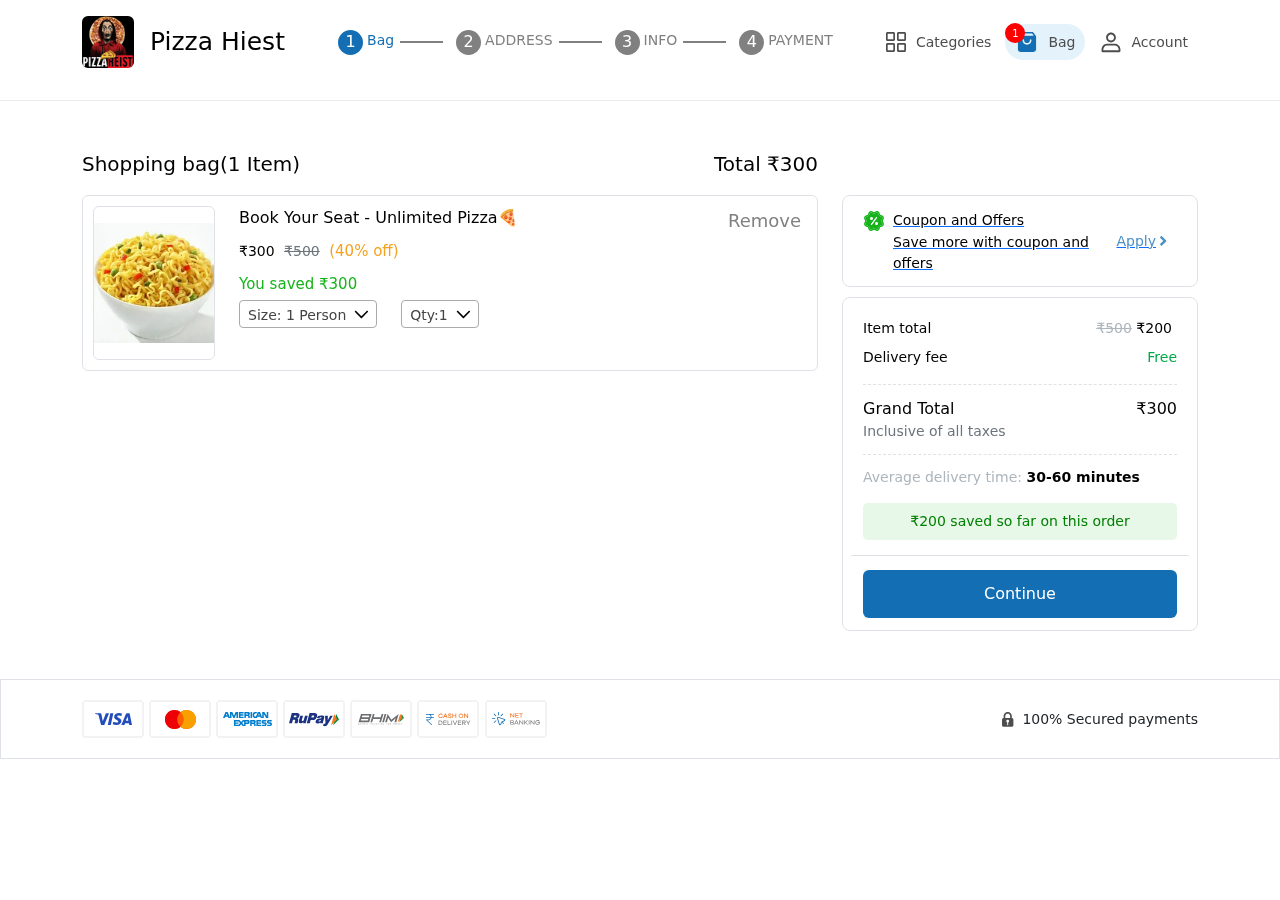
==== commit bc9d3794: "commit by pallavi" ====
--- a/cart.html
+++ b/cart.html
@@ -249,7 +249,7 @@
                                         <div class="row">
                                             <div class="col-auto">
                                                 <div class="dishImage">
-                                                    <img src="assets/img/category11.webp" alt="">
+                                                    <img src="assets/img/food5.webp" alt="">
                                                 </div>
                                             </div>
                                             <div class="col">
@@ -427,8 +427,8 @@
                             </div>
                         </div>
                         <div class="row justify-content-center align-items-center innerFooter gx-sm-3 gx-2 border-top">
-                            <div class="col-auto"><a href="javascript:;" class="d-flex fixedBtn rounded-pill align-items-center gap-sm-2 gap-1"><div class="pageImg1 pageImage d-flex"><img src="assets/img/svg/home.svg" alt="" class="h-100"></div><div class="pageImg2 pageImage d-none"><img src="assets/img/svg/homefill_icon.svg" alt="" class="h-100"></div> Home</a></div>
-                            <div class="col-auto position-relative"><a href="javascript:;" class="d-flex fixedBtn rounded-pill align-items-center gap-sm-2 gap-1"><div class="pageImg1 pageImage d-none"><img src="assets/img/svg/bagIcon.svg" alt="" class="h-100"></div><div class="pageImg2 pageImage d-flex"><img src="assets/img/svg/bagIcoActive.svg" alt="" class="h-100"></div><span class="badgeClass">1</span> Bag</a></div>
+                            <div class="col-auto"><a href="index.html" class="d-flex fixedBtn rounded-pill align-items-center gap-sm-2 gap-1"><div class="pageImg1 pageImage d-flex"><img src="assets/img/svg/home.svg" alt="" class="h-100"></div><div class="pageImg2 pageImage d-none"><img src="assets/img/svg/homefill_icon.svg" alt="" class="h-100"></div> Home</a></div>
+                            <div class="col-auto position-relative"><a href="cart.html" class="d-flex fixedBtn rounded-pill align-items-center gap-sm-2 gap-1"><div class="pageImg1 pageImage d-none"><img src="assets/img/svg/bagIcon.svg" alt="" class="h-100"></div><div class="pageImg2 pageImage d-flex"><img src="assets/img/svg/bagIcoActive.svg" alt="" class="h-100"></div><span class="badgeClass">1</span> Bag</a></div>
                             <div class="col-auto"><a href="javascript:;" class="d-flex fixedBtn rounded-pill align-items-center gap-sm-2 gap-1"><div class="pageImg1 pageImage d-flex"><img src="assets/img/svg/accountIcon.svg" alt="" class="h-100"></div><div class="pageImg2 pageImage d-none"><img src="assets/img/svg/accountActive.svg" alt="" class="h-100"></div> Account</a></div>
                         </div>
                     </div>
--- a/assets/css/style.min.css
+++ b/assets/css/style.min.css
@@ -836,6 +836,7 @@
   font-weight: 500;
   display: flex;
   align-items: center;
+  text-decoration: none;
 }
 .topNavbar .navbarTopRow .logo img {
   max-width: 160px;
@@ -871,6 +872,7 @@
   padding: 6px 10px;
   display: flex;
   align-items: center;
+  text-decoration: none;
 }
 .topNavbar .navbarTopRow .navBtnBox .navBtn .buttonAnchor span {
   font-size: 14px;
@@ -1522,6 +1524,7 @@
   display: flex;
   align-items: center;
   line-height: 25px;
+  text-decoration: none;
 }
 .cartFluid .cartContainer .cartrytPart .coupanAnchor .couponDetailParent .applayBtn img {
   height: 10px;
@@ -1657,6 +1660,7 @@
 
 .topNavbar .navbarTopRow .headerMiddleAnchor {
   padding-right: 50px;
+  text-decoration: none;
 }
 .topNavbar .navbarTopRow .headerMiddleAnchor.active span:first-child {
   width: 25px;
@@ -1818,6 +1822,7 @@
   display: block;
   position: relative;
   transition: 0.3s linear;
+  text-decoration: none;
 }
 .homePagEHeroFluid .homePagEHeroContainer .POSITION .foodVarietyListBox .foodVarietyListBoxUl .foodVarietyListBoxLi .foodVarietyListBoxLAnchor:hover {
   color: #146EB4 !important;
